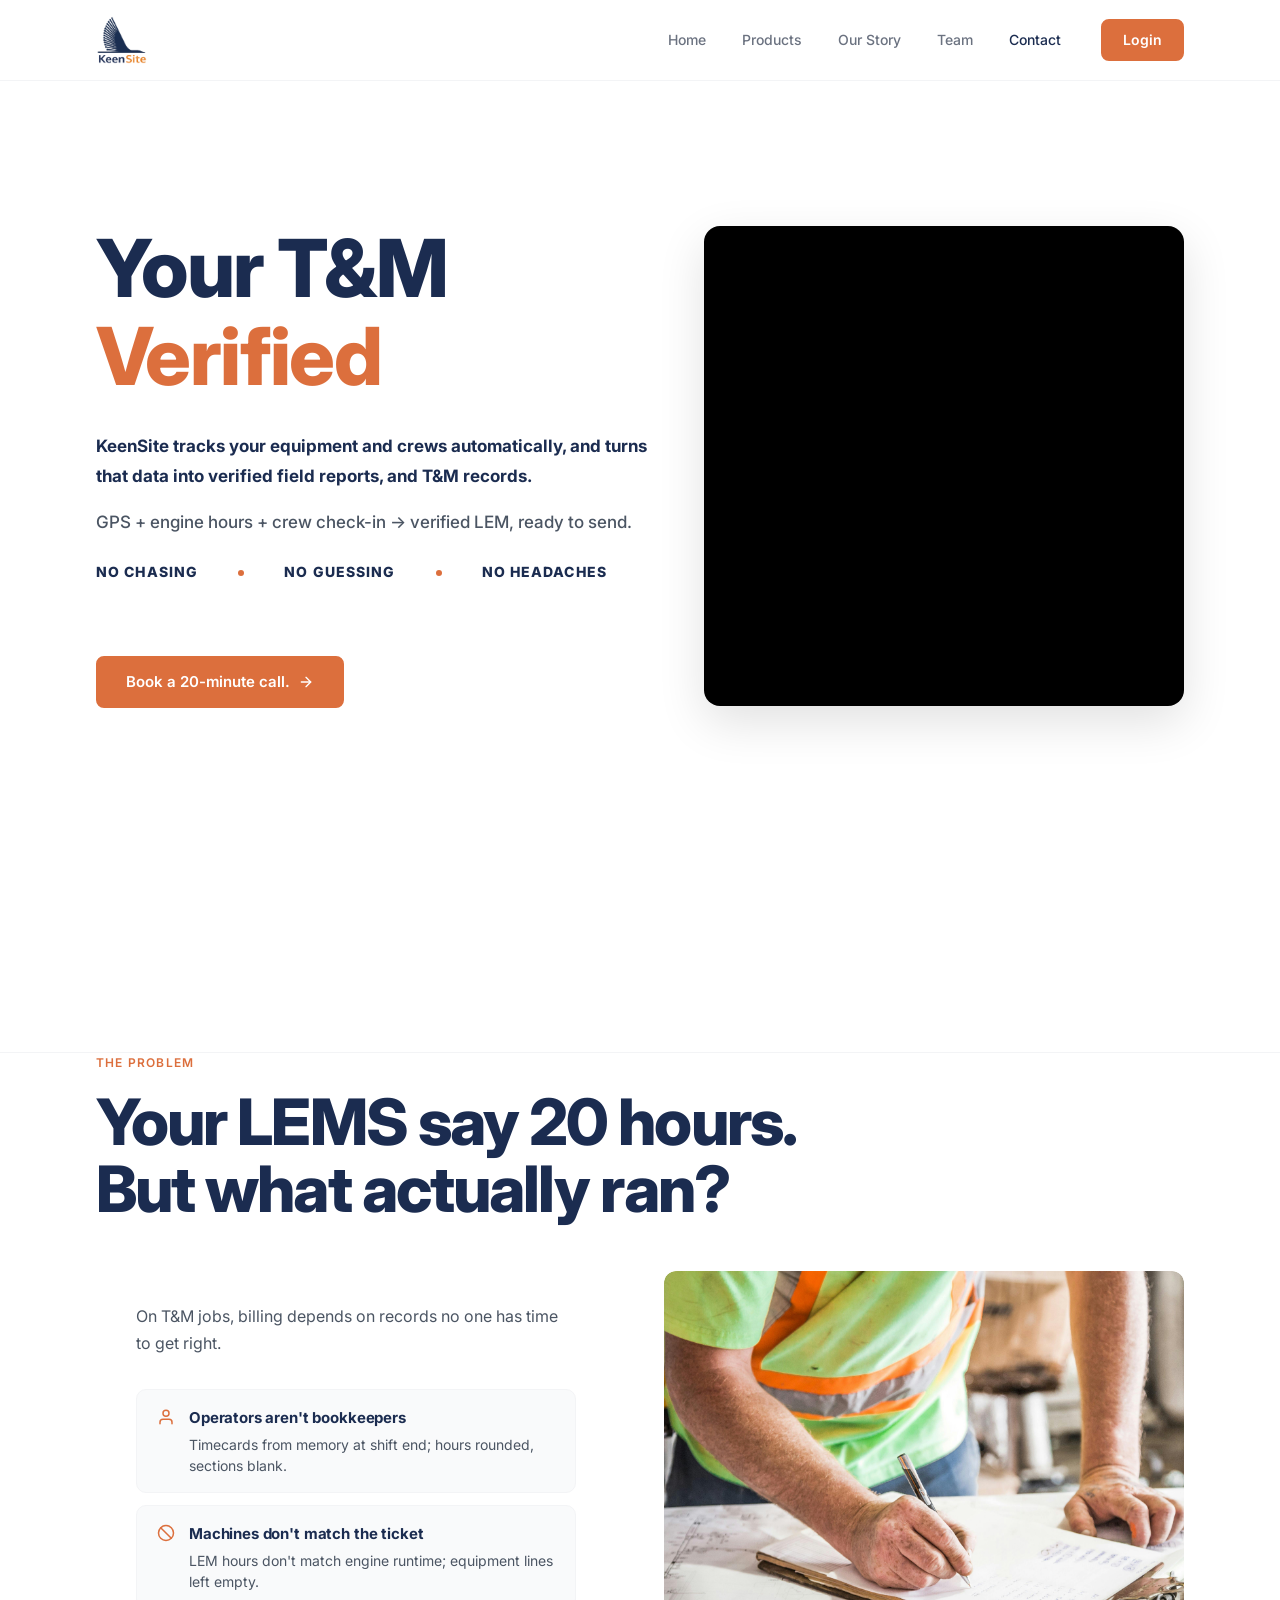
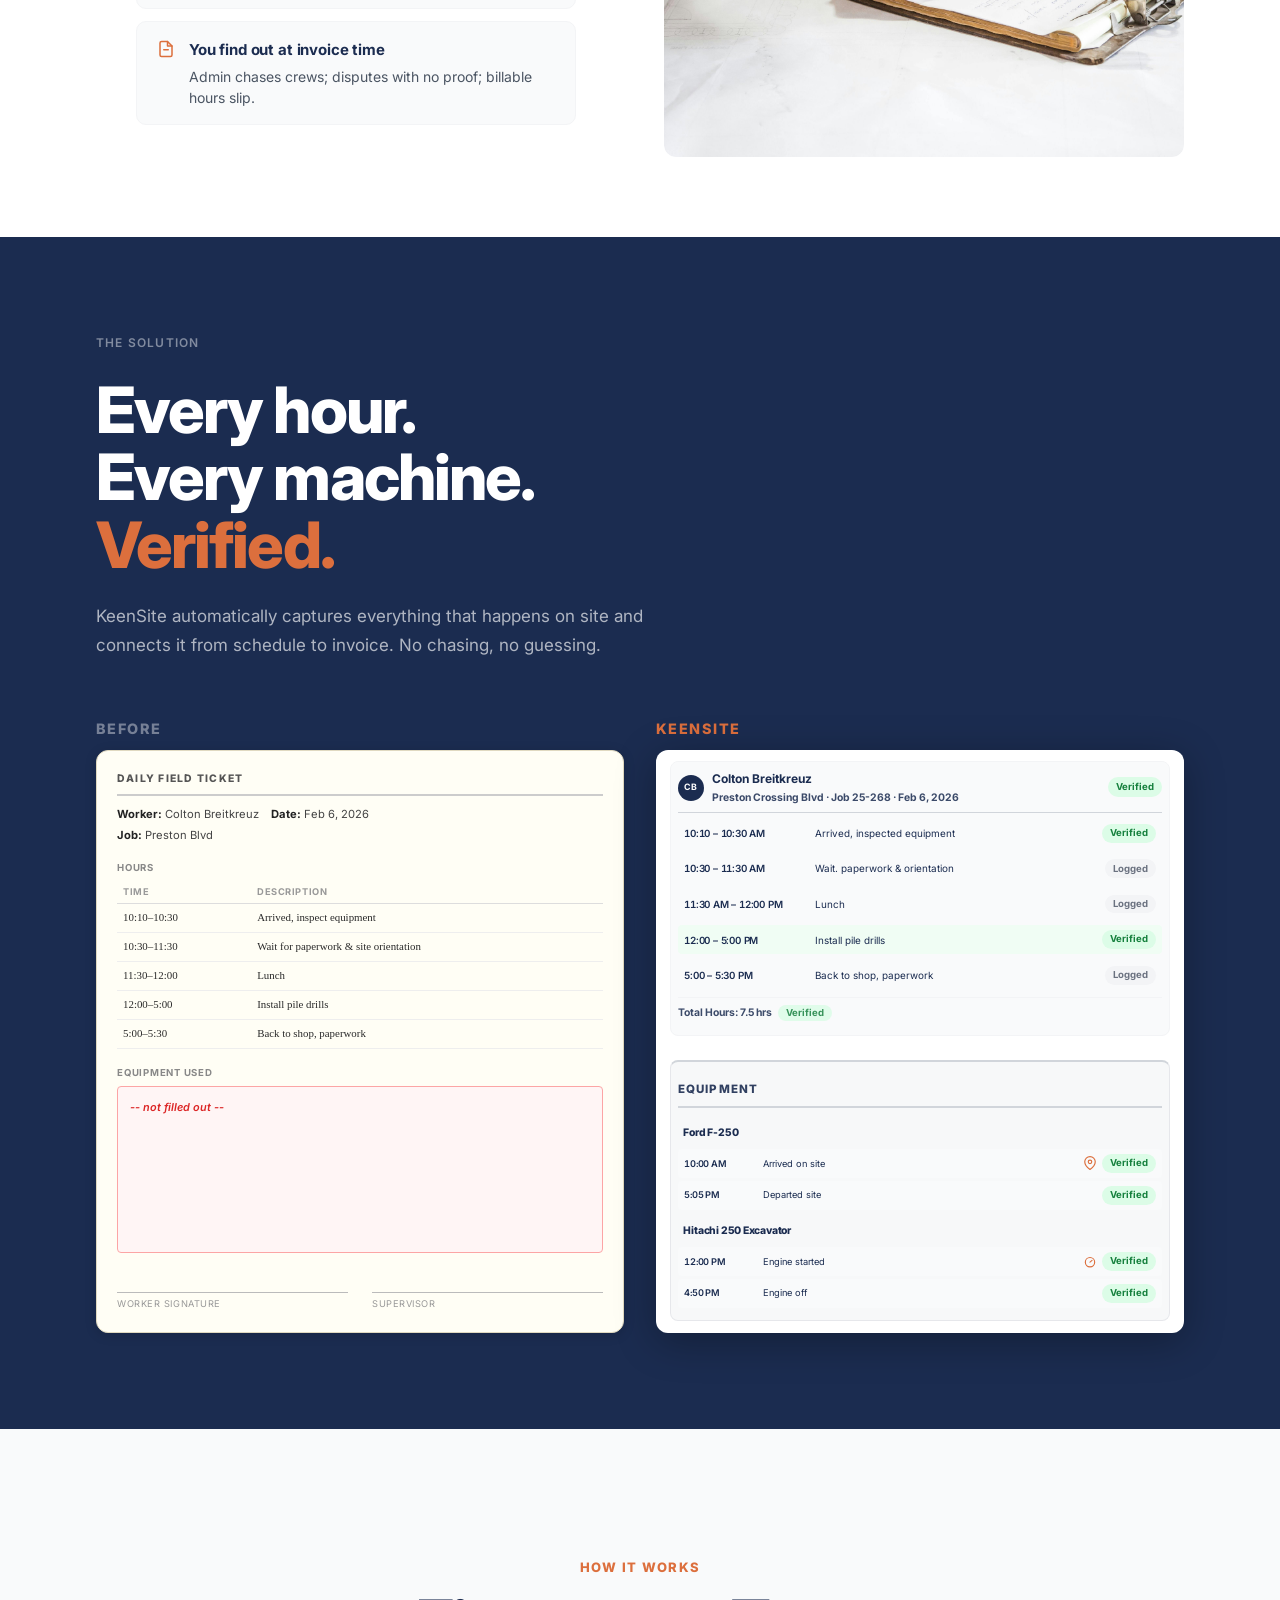
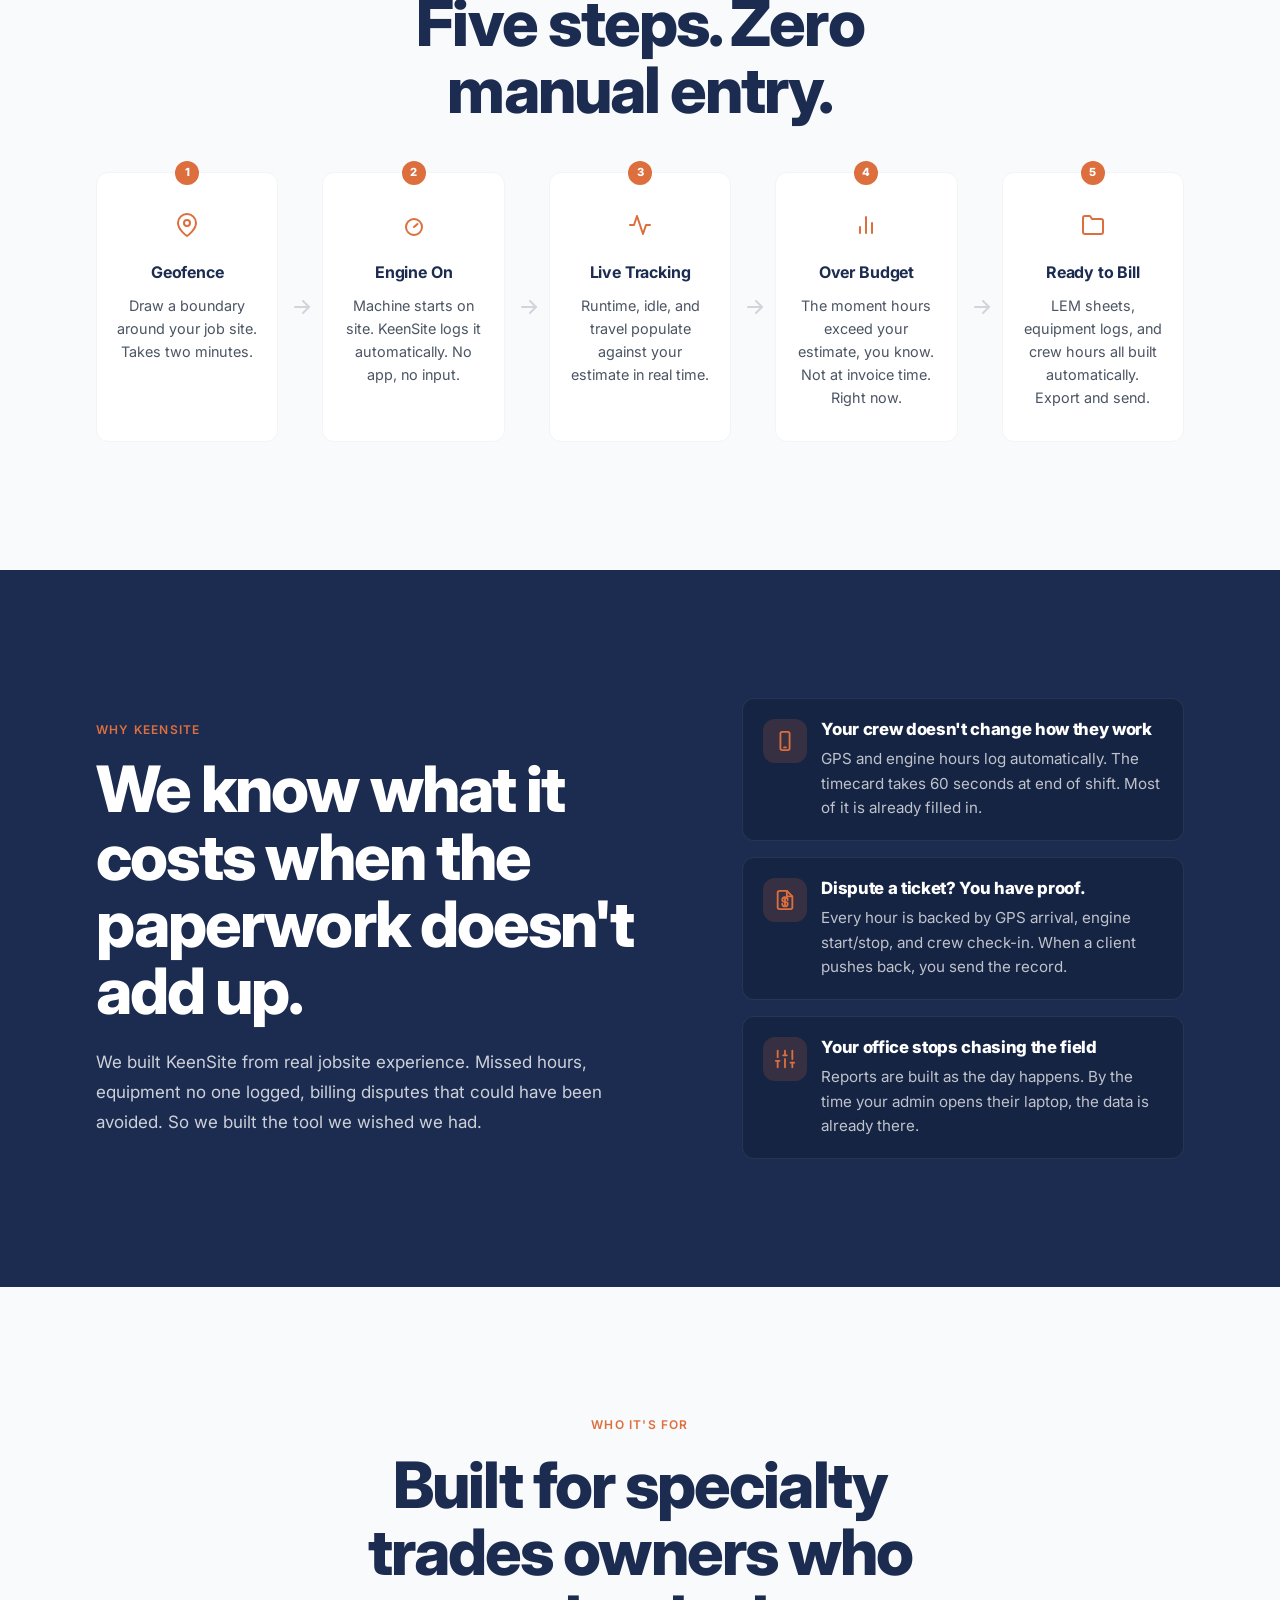
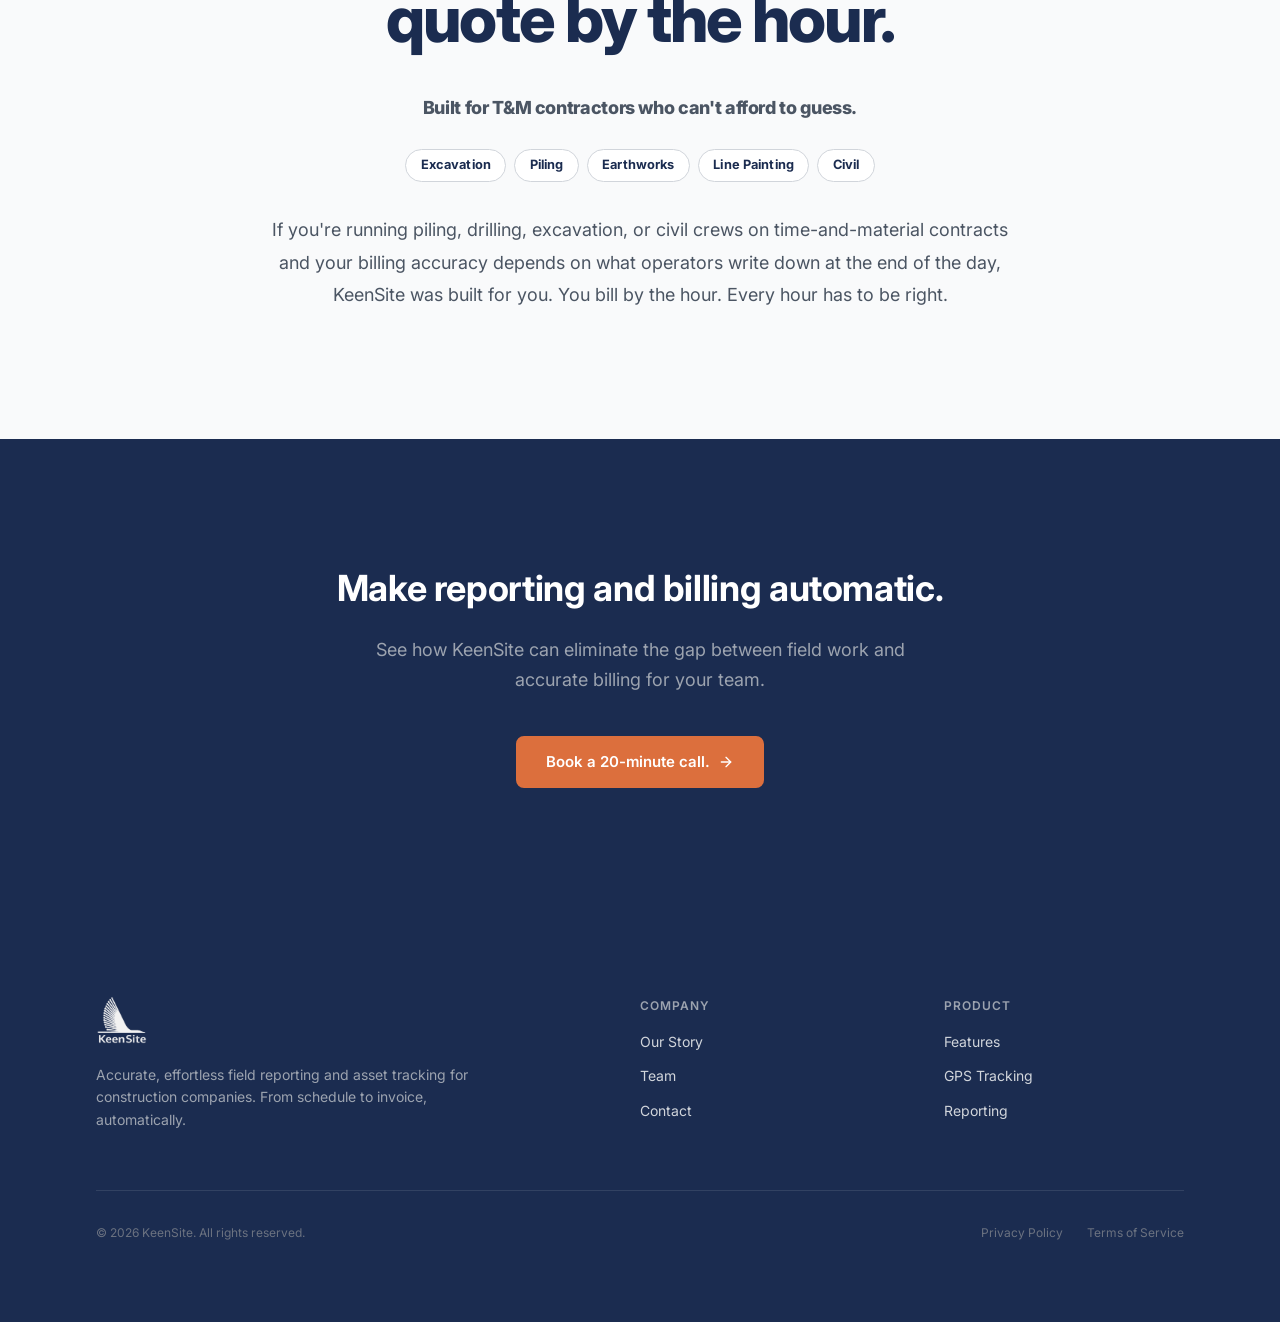
==== index.html @ 4e35843c "changed video, soltion, how it works for conversion" ====
<!DOCTYPE html>
<html lang="en">

<head>
  <meta charset="UTF-8">
  <meta name="viewport" content="width=device-width, initial-scale=1.0">
  <title>KeenSite | T&M Verified. GPS Tracking & Field Reports for Construction.</title>
  <meta name="description" content="KeenSite automatically tracks equipment hours, crew activity, and jobsite data — and turns it into verified T&M records, LEM sheets, and field reports. Built for excavation, piling, and civil contractors.">
  <meta name="robots" content="index, follow">
  <meta name="author" content="KeenSite">
  <link rel="canonical" href="https://www.keensite.ca/">
  <meta property="og:type" content="website">
  <meta property="og:url" content="https://www.keensite.ca/">
  <meta property="og:title" content="KeenSite | T&M Verified. GPS Tracking & Field Reports for Construction.">
  <meta property="og:description" content="KeenSite automatically tracks equipment hours, crew activity, and jobsite data — and turns it into verified T&M records, LEM sheets, and field reports.">
  <meta property="og:image" content="https://www.keensite.ca/images/logo.png">
  <meta property="og:site_name" content="KeenSite">
  <meta name="twitter:card" content="summary_large_image">
  <meta name="twitter:title" content="KeenSite | T&M Verified. GPS Tracking & Field Reports for Construction.">
  <meta name="twitter:description" content="KeenSite automatically tracks equipment hours, crew activity, and jobsite data — and turns it into verified T&M records, LEM sheets, and field reports.">
  <meta name="twitter:image" content="https://www.keensite.ca/images/logo.png">
  <link rel="icon" href="/images/logo.png">
  <link rel="stylesheet" href="/styles.css">
  <script type="text/javascript">
    (function (c, l, a, r, i, t, y) {
      c[a] = c[a] || function () { (c[a].q = c[a].q || []).push(arguments) };
      t = l.createElement(r); t.async = 1; t.src = "https://www.clarity.ms/tag/" + i;
      y = l.getElementsByTagName(r)[0]; y.parentNode.insertBefore(t, y);
    })(window, document, "clarity", "script", "vt9s95fxyd");
  </script>
</head>
<!-- Google tag (gtag.js) -->
<script async src="https://www.googletagmanager.com/gtag/js?id=G-HYCKMFRM9N"></script>
<script>
  window.dataLayer = window.dataLayer || [];
  function gtag() { dataLayer.push(arguments); }
  gtag('js', new Date());

  gtag('config', 'G-HYCKMFRM9N');
</script>

<body>
  <script>document.documentElement.classList.add('js');</script>

  <!-- NAVBAR -->
  <nav class="navbar">
    <div class="container navbar-inner">
      <a href="/" class="navbar-logo">
        <img src="/images/logo.png" alt="Taulab">
      </a>

      <div class="navbar-right">

        <div class="navbar-links">
          <a href="/">Home</a>
          <a href="/products/">Products</a>
          <a href="/story/">Our Story</a>
          <a href="/team/">Team</a>
          <a href="/contact/" class="active">Contact</a>
        </div>

        <div id="mobileMenu" class="mobile-menu">
          <a href="/">Home</a>
          <a href="/products/">Products</a>
          <a href="/story/">Our Story</a>
          <a href="/team/">Team</a>
          <a href="/contact/" class="active">Contact</a>
        </div>

        <div class="navbar-actions">
          <button class="mobile-toggle" aria-label="Toggle menu"
            onclick="document.getElementById('mobileMenu').classList.toggle('open')">
            <svg xmlns="http://www.w3.org/2000/svg" viewBox="0 0 24 24" width="24" height="24" fill="none"
              stroke="currentColor" stroke-width="2" stroke-linecap="round" stroke-linejoin="round">
              <line x1="3" y1="6" x2="21" y2="6" />
              <line x1="3" y1="12" x2="21" y2="12" />
              <line x1="3" y1="18" x2="21" y2="18" />
            </svg>
          </button>
          <div class="dashboard-button">
            <a href="https://dashboard.keensite.ca/signin/" class="nav-btn nav-btn-orange">Login</a>
          </div>
        </div>
      </div>
    </div>
  </nav>

  <!-- HERO -->
  <section class="hero hero-split">
    <div class="container hero-split-inner">
      <div class="hero-text">
        <h1 class="hero-split-headline">Your T&amp;M<br><span class="hero-verified">Verified</span></h1>
        <p><strong>KeenSite tracks your equipment and crews automatically, and turns that data into verified field reports, and T&amp;M records.</strong></p>
        <p>GPS + engine hours + crew check-in → verified LEM, ready to send.</p>
        <div class="hero-tagline">
          <span>No Chasing</span>
          <span class="dot"></span>
          <span>No Guessing</span>
          <span class="dot"></span>
          <span>No Headaches</span>
        </div>
        <a href="/contact/" class="btn btn-orange">
          Book a 20-minute call.
          <svg xmlns="http://www.w3.org/2000/svg" viewBox="0 0 24 24" width="16" height="16" fill="none"
            stroke="currentColor" stroke-width="2" stroke-linecap="round" stroke-linejoin="round">
            <line x1="5" y1="12" x2="19" y2="12" />
            <polyline points="12 5 19 12 12 19" />
          </svg>
        </a>
      </div>
      <div class="hero-video-wrap">
        <video class="hero-video-right" autoplay muted loop playsinline>
          <source src="images/keen_hero_3.mp4" type="video/mp4">
        </video>
      </div>
    </div>
  </section>

  <style>
    .hero-split {
      background: #ffffff;
      min-height: 100vh;
      display: flex;
      align-items: center;
      padding: 7rem 0 5rem;
    }
    .hero-split-inner {
      display: grid;
      grid-template-columns: 1fr 480px;  /* fixed width for video side */
      gap: 3rem;
      align-items: center;
    }
    .hero-text {
      color: var(--indigo);
    }
    .hero-split-headline {
      font-size: clamp(3rem, 6vw, 5rem);
      font-weight: 800;
      color: var(--indigo) !important;
      letter-spacing: -0.03em;
      line-height: 1.05;
      margin: 0 0 1.5rem;
      text-shadow: none !important;
    }
    .hero-verified {
      color: var(--orange);
      display: block;
    }
    .hero-text p {
      color: var(--gray-600);
      font-size: 1.0625rem;
      line-height: 1.75;
      margin: 0 0 0.75rem;
      text-shadow: none;
    }
    .hero-text p strong {
      color: var(--indigo);
    }
    .hero-text .hero-tagline {
      margin: 1.5rem 0 2rem;
      color: var(--indigo);
      justify-content: flex-start;
      font-weight: 800;
      flex-wrap: nowrap;
      font-size: 0.875rem;
      letter-spacing: 0.08em;
    }
    .hero-video-wrap {
      border-radius: 1rem;
      overflow: hidden;
      box-shadow: 0 16px 48px rgba(0, 0, 0, 0.12);
      width: 100%;
      max-width: 480px;
      aspect-ratio: 1 / 1;
      background: #000;
    }
    .hero-video-right {
      width: 100%;
      height: 100%;
      display: block;
      object-fit: cover;
    }
    @media (max-width: 900px) {
      .hero-split-inner {
        grid-template-columns: 1fr;
        gap: 2.5rem;
      }
      .hero-split {
        padding: 6rem 0 4rem;
        min-height: auto;
      }
    }
  </style>

  <!-- PROBLEM -->
  <!-- Opening statement -->
  <section class="section section-white" style="padding-bottom:1.5rem; border-bottom: 1px solid var(--gray-100);"></section>
    <div class="container">
      <p class="section-label">The Problem</p>
      <p class="prob-closer-text">Your LEMS say 20 hours.<br>But what actually ran?</p>
    </div>
  </section>

  <section class="section section-white" style="padding-top:3rem; padding-bottom:5rem;">
    <div class="container">
      <div class="prob-grid">

        <!-- Block 1: text + cards -->
        <div class="prob-block">
          <p class="prob-sub">On T&amp;M jobs, billing depends on records no one has time to get right.</p>
          <div class="prob-cards">
            <div class="prob-card">
              <div class="prob-card-icon">
                <svg xmlns="http://www.w3.org/2000/svg" width="18" height="18" fill="none" stroke="currentColor" stroke-width="2" stroke-linecap="round" stroke-linejoin="round" viewBox="0 0 24 24"><path d="M20 21v-2a4 4 0 0 0-4-4H8a4 4 0 0 0-4 4v2"/><circle cx="12" cy="7" r="4"/></svg>
              </div>
              <div>
                <p class="prob-card-title">Operators aren't bookkeepers</p>
                <p class="prob-card-body">Timecards from memory at shift end; hours rounded, sections blank.</p>
              </div>
            </div>
            <div class="prob-card">
              <div class="prob-card-icon">
                <svg xmlns="http://www.w3.org/2000/svg" width="18" height="18" fill="none" stroke="currentColor" stroke-width="2" stroke-linecap="round" stroke-linejoin="round" viewBox="0 0 24 24"><circle cx="12" cy="12" r="10"/><line x1="4.93" y1="4.93" x2="19.07" y2="19.07"/></svg>
              </div>
              <div>
                <p class="prob-card-title">Machines don't match the ticket</p>
                <p class="prob-card-body">LEM hours don't match engine runtime; equipment lines left empty.</p>
              </div>
            </div>
            <div class="prob-card">
              <div class="prob-card-icon">
                <svg xmlns="http://www.w3.org/2000/svg" width="18" height="18" fill="none" stroke="currentColor" stroke-width="2" stroke-linecap="round" stroke-linejoin="round" viewBox="0 0 24 24"><path d="M14 2H6a2 2 0 0 0-2 2v16a2 2 0 0 0 2 2h12a2 2 0 0 0 2-2V8z"/><polyline points="14 2 14 8 20 8"/><line x1="9" y1="13" x2="15" y2="13"/></svg>
              </div>
              <div>
                <p class="prob-card-title">You find out at invoice time</p>
                <p class="prob-card-body">Admin chases crews; disputes with no proof; billable hours slip.</p>
              </div>
            </div>
          </div>
        </div>

        <!-- Block 2: image -->
        <div class="prob-block prob-block-image">
          <img src="/images/reports.jpg" alt="Field reports" class="prob-image">
        </div>

      </div>
    </div>
  </section>

  <style>
    .prob-grid {
      display: grid;
      grid-template-columns: repeat(2, minmax(0, 1fr));
      gap: 3rem;
      align-items: start;
    }
    .prob-block {
      padding: 2rem 2.5rem;
      display: flex;
      flex-direction: column;
    }
    .prob-sub {
      font-size: 1rem;
      color: var(--gray-600);
      line-height: 1.7;
      margin: 0 0 2rem;
    }
    .prob-cards {
      display: flex;
      flex-direction: column;
      gap: 0.75rem;
    }
    .prob-card {
      display: flex;
      align-items: flex-start;
      gap: 0.875rem;
      background: var(--gray-50);
      border: 1px solid var(--gray-100);
      border-radius: 0.625rem;
      padding: 1rem 1.25rem;
    }
    .prob-card-icon {
      color: var(--orange);
      flex-shrink: 0;
      margin-top: 0.1rem;
    }
    .prob-card-title {
      font-size: 0.9375rem;
      font-weight: 700;
      color: var(--indigo);
      margin: 0 0 0.25rem;
      letter-spacing: -0.01em;
    }
    .prob-card-body {
      font-size: 0.875rem;
      color: var(--gray-600);
      line-height: 1.5;
      margin: 0;
    }
    .prob-closer-text {
      font-size: var(--headline-display-size);
      font-weight: 800;
      color: var(--indigo);
      letter-spacing: -0.03em;
      line-height: 1.05;
      margin: 0;
    }
    .prob-block-image {
      padding: 0;
      overflow: hidden;
      border-radius: 0.75rem;
      align-self: stretch;
    }
    .prob-image {
      width: 100%;
      height: 100%;
      object-fit: cover;
      display: block;
      border-radius: 0.75rem;
    }
    @media (max-width: 900px) {
      .prob-grid { grid-template-columns: 1fr; }
      .prob-block { padding: 1.5rem 0; }
    }
  </style>

  <!-- SOLUTION -->
  <section class="sol2">
    <div class="container">
      <div class="sol2-headline">
        <p class="section-label" style="color:rgba(255,255,255,0.45);margin-bottom:1.5rem;">The Solution</p>
        <h2 class="sol2-h">Every hour.<br>Every machine.<br><span style="color:var(--orange);font-style:normal;">Verified.</span></h2>
        <p class="sol2-sub">KeenSite automatically captures everything that happens on site and connects it from schedule to invoice. No chasing, no guessing.</p>
      </div>
      <div class="sol2-compare">
        <!-- LEFT: paper ticket -->
        <div class="sol2-col">
          <div class="sol2-label sol2-label-before">Before</div>
          <div class="sol2-card paper-card">
            <div class="pt-co">DAILY FIELD TICKET</div>
            <div class="pt-meta"><span class="pt-key">Worker:</span> Colton Breitkreuz &nbsp;&nbsp; <span class="pt-key">Date:</span> Feb 6, 2026</div>
            <div class="pt-meta"><span class="pt-key">Job:</span> Preston Blvd</div>
            <div class="pt-sec">Hours</div>
            <table class="pt-table">
              <thead><tr><th>Time</th><th>Description</th></tr></thead>
              <tbody>
                <tr><td class="pt-hw">10:10–10:30</td><td class="pt-hw">Arrived, inspect equipment</td></tr>
                <tr><td class="pt-hw">10:30–11:30</td><td class="pt-hw">Wait for paperwork &amp; site orientation</td></tr>
                <tr><td class="pt-hw">11:30–12:00</td><td class="pt-hw">Lunch</td></tr>
                <tr><td class="pt-hw">12:00–5:00</td><td class="pt-hw">Install pile drills</td></tr>
                <tr><td class="pt-hw">5:00–5:30</td><td class="pt-hw">Back to shop, paperwork</td></tr>
              </tbody>
            </table>
            <div class="pt-sec" style="margin-top:1rem;">Equipment Used</div>
            <div class="pt-blank"><span class="pt-blank-hint">-- not filled out --</span></div>
            <div class="pt-sigs">
              <div class="pt-sig"><div class="pt-sig-line"></div><span>Worker Signature</span></div>
              <div class="pt-sig"><div class="pt-sig-line"></div><span>Supervisor</span></div>
            </div>
          </div>
        </div>
        <!-- RIGHT: KeenSite card -->
        <div class="sol2-col">
          <div class="sol2-label sol2-label-ks">KeenSite</div>
          <div class="sol2-card ks-card2">
            <div class="ks2-body">
              <div class="ks2-time-block">
                <!-- Timecard row -->
                <div class="ks2-row-head">
                  <div class="ks2-av">CB</div>
                  <div class="ks2-who">
                    <span class="ks2-name">Colton Breitkreuz</span>
                    <span class="ks2-sub">Preston Crossing Blvd · Job 25-268 · Feb 6, 2026</span>
                  </div>
                  <span class="kpill green">Verified</span>
                </div>
                <div class="ks2-divider ks2-divider-strong" aria-hidden="true"></div>
                <div class="ks2-entries ks2-entries-time">
                  <div class="ks2-entry"><span class="ks2-t">10:10 – 10:30 AM</span><span class="ks2-d">Arrived, inspected equipment</span><span class="kpill green">Verified</span></div>
                  <div class="ks2-entry"><span class="ks2-t">10:30 – 11:30 AM</span><span class="ks2-d">Wait. paperwork &amp; orientation</span><span class="kpill grey">Logged</span></div>
                  <div class="ks2-entry"><span class="ks2-t">11:30 AM – 12:00 PM</span><span class="ks2-d">Lunch</span><span class="kpill grey">Logged</span></div>
                  <div class="ks2-entry hi"><span class="ks2-t">12:00 – 5:00 PM</span><span class="ks2-d">Install pile drills</span><span class="kpill green">Verified</span></div>
                  <div class="ks2-entry"><span class="ks2-t">5:00 – 5:30 PM</span><span class="ks2-d">Back to shop, paperwork</span><span class="kpill grey">Logged</span></div>
                </div>
                <div class="ks2-ts ks2-ts-before-eq">
                  <span class="ks2-sub">Total Hours: 7.5 hrs <span class="kpill green" style="margin-left:4px;">Verified</span></span>
                </div>
              </div>

              <div class="ks2-eq-block">
                <div class="ks2-eq-label">Equipment</div>
                <div class="ks2-divider ks2-divider-strong ks2-divider-under-eq-label" aria-hidden="true"></div>

                <!-- Vehicle row -->
                <div class="ks2-entries eq-entries">
                  <div class="ks2-entry-eq-head"><span class="ks2-eq-name">Ford F-250</span></div>
                  <div class="ks2-entry">
                    <span class="ks2-t">10:00 AM</span><span class="ks2-d">Arrived on site</span>
                    <span class="ks2-verify-hw"><svg class="ks2-hw-svg" xmlns="http://www.w3.org/2000/svg" viewBox="0 0 24 24" width="14" height="14" fill="none" stroke="currentColor" stroke-width="2" stroke-linecap="round" stroke-linejoin="round" aria-hidden="true"><path d="M21 10c0 7-9 13-9 13s-9-6-9-13a9 9 0 0 1 18 0z" /><circle cx="12" cy="10" r="3" /></svg><span class="kpill green">Verified</span></span>
                  </div>
                  <div class="ks2-entry"><span class="ks2-t">5:05 PM</span><span class="ks2-d">Departed site</span><span class="kpill green">Verified</span></div>
                </div>
                <!-- Excavator row -->
                <div class="ks2-entries eq-entries eq-entries-follow">
                  <div class="ks2-entry-eq-head"><span class="ks2-eq-name">Hitachi 250 Excavator</span></div>
                  <div class="ks2-entry">
                    <span class="ks2-t">12:00 PM</span><span class="ks2-d">Engine started</span>
                    <span class="ks2-verify-hw"><svg class="ks2-hw-svg" xmlns="http://www.w3.org/2000/svg" viewBox="0 0 24 24" width="14" height="14" fill="none" stroke="currentColor" stroke-width="2" stroke-linecap="round" stroke-linejoin="round" aria-hidden="true"><circle cx="12" cy="14" r="8" /><path d="M12 14l3.5-3" /></svg><span class="kpill green">Verified</span></span>
                  </div>
                  <div class="ks2-entry"><span class="ks2-t">4:50 PM</span><span class="ks2-d">Engine off</span><span class="kpill green">Verified</span></div>
                </div>
              </div>
            </div>
          </div>
        </div>
      </div>
    </div>
  </section>

  <style>
    .sol2 { background: var(--indigo); padding: 6rem 0; }
    .sol2-headline { margin-bottom: 3.5rem; }
    .sol2-h { font-size: var(--headline-display-size); font-weight: 800; color: #fff; letter-spacing: -0.03em; line-height: 1.05; margin: 0 0 1.5rem; }
    .sol2-sub { font-size: 1.0625rem; color: rgba(255,255,255,0.65); line-height: 1.75; max-width: 36rem; margin: 0; }
    .sol2-compare { display: grid; grid-template-columns: 1fr 1fr; gap: 2rem; align-items: stretch; }
    .sol2-col { display: flex; flex-direction: column; gap: 0.625rem; min-height: 0; align-self: stretch; }
    .sol2-label { font-size: 0.9rem; font-weight: 800; text-transform: uppercase; letter-spacing: 0.1em; }
    .sol2-label-before { color: rgba(255,255,255,0.4); }
    .sol2-label-ks { color: var(--orange); }
    .sol2-card { border-radius: 0.75rem; overflow: hidden; flex: 1 1 auto; min-height: 0; display: flex; flex-direction: column; }
    /* Paper card */
    .paper-card { background: #fffef5; border: 1px solid #e0d9c0; padding: 1.25rem; box-shadow: 0 2px 12px rgba(0,0,0,0.15); display: flex; flex-direction: column; min-height: 0; overflow: hidden; flex: 1 1 auto; }
    .ks-card2 { background: #fff; box-shadow: 0 8px 40px rgba(0,0,0,0.3); display: flex; flex-direction: column; flex: 1 1 auto; min-height: 0; }
    .ks2-body { padding: 0.65rem 0.85rem 0.75rem; overflow: visible; flex: 1 1 auto; min-height: 0; display: flex; flex-direction: column; justify-content: flex-start; }
    .ks2-name { font-size: 0.75rem; font-weight: 700; color: var(--indigo); }
    .ks2-sub { font-size: 0.65rem; font-weight: 700; color: var(--indigo); opacity: 0.85; margin-top: 0.1rem; }
    .ks2-t { color: var(--indigo); white-space: nowrap; flex-shrink: 0; font-weight: 600; min-width: 7.75rem; letter-spacing: -0.02em; font-variant-numeric: tabular-nums; }
    .ks2-d { color: var(--indigo); flex: 1; line-height: 1.45; min-width: 0; }
    /* Equipment de-emphasis */
    .eq-section { opacity: 0.75; }
    .eq-name { font-size: 0.67rem !important; }
    .eq-sub { font-size: 0.58rem !important; }
    .eq-entries .ks2-entry { background: var(--gray-50); font-size: 0.58rem; }
    .eq-entries .ks2-t { font-size: 0.58rem; min-width: 4.5rem; }
    .eq-entries .ks2-d { font-size: 0.58rem; }
    /* Equipment warning on paper ticket */
    .pt-blank { border: 1px solid #fca5a5; border-radius: 0.25rem; padding: 0.75rem; flex: 1; min-height: 5rem; display: flex; align-items: flex-start; background: #fff5f5; }
    .pt-blank-hint { font-size: 0.68rem; font-weight: 600; color: #dc2626; font-style: italic; }
    .pt-sigs { display: flex; gap: 1.5rem; margin-top: auto; padding-top: 1.25rem; }
    .pt-sig { flex: 1; display: flex; flex-direction: column; gap: 0.25rem; }
    .pt-sig span { font-size: 0.58rem; color: #999; text-transform: uppercase; letter-spacing: 0.06em; }
    .pt-sig-line { border-bottom: 1px solid #bbb; height: 1.25rem; }
    .pt-co { font-size: 0.65rem; font-weight: 800; letter-spacing: 0.12em; text-transform: uppercase; color: #555; border-bottom: 2px solid #ccc; padding-bottom: 0.4rem; margin-bottom: 0.625rem; }
    .pt-meta { font-size: 0.7rem; color: #444; margin-bottom: 0.2rem; }
    .pt-key { font-weight: 700; color: #222; }
    .pt-sec { font-size: 0.6rem; font-weight: 700; text-transform: uppercase; letter-spacing: 0.08em; color: #888; margin: 0.75rem 0 0.375rem; }
    .pt-table { width: 100%; border-collapse: collapse; }
    .pt-table th { font-size: 0.58rem; font-weight: 700; text-transform: uppercase; letter-spacing: 0.06em; color: #999; text-align: left; padding: 0.2rem 0.375rem; border-bottom: 1px solid #ddd; }
    .pt-table td { padding: 0.4rem 0.375rem; border-bottom: 1px solid #eee; vertical-align: top; }
    .pt-hw { font-family: 'Georgia', serif; font-size: 0.68rem; color: #2a2a2a; line-height: 1.4; }
    .ks2-row-head { display: flex; align-items: center; gap: 0.5rem; margin-bottom: 0; }
    .ks2-av { width: 26px; height: 26px; border-radius: 50%; background: var(--indigo); color: #fff; font-size: 0.55rem; font-weight: 700; display: flex; align-items: center; justify-content: center; flex-shrink: 0; }
    .ks2-av.eq { background: var(--orange); }
    .ks2-who { display: flex; flex-direction: column; flex: 1; }
    .ks2-time-block { background: var(--gray-50); border-radius: 0.5rem; padding: 0.45rem 0.45rem 0.5rem; margin-bottom: 0.35rem; border: 1px solid var(--gray-100); }
    .ks2-entries { display: flex; flex-direction: column; gap: 0.12rem; margin-bottom: 0.35rem; }
    .ks2-entries-time { gap: 0.42rem; margin-bottom: 0.45rem; }
    .ks2-entry { display: flex; align-items: center; gap: 0.4rem; padding: 0.32rem 0.4rem; border-radius: 0.25rem; font-size: 0.62rem; line-height: 1.45; }
    .ks2-entry.hi { background: #f0fdf4; }
    .ks2-ts { display: flex; flex-direction: column; gap: 0.2rem; padding: 0.28rem 0 0.2rem; border-top: 1px solid var(--gray-100); margin-bottom: 0.15rem; }
    .ks2-ts-before-eq { margin-bottom: 0; padding-bottom: 0.35rem; padding-top: 0.35rem; }
    .ks2-tschip { display: flex; align-items: center; font-size: 0.62rem; color: var(--gray-500); font-weight: 600; }
    .ks2-divider { border: none; border-top: 1px solid var(--gray-200, #e5e7eb); margin: 0.35rem 0; min-height: 1px; }
    /* border-top on empty rows is more reliable than border-bottom on flex rows; stronger color for hierarchy */
    .ks2-divider-strong { border-top-color: var(--gray-300, #d1d5db); margin-top: 0.35rem; margin-bottom: 0.35rem; }
    .ks2-eq-block {
      margin-top: 1.15rem;
      padding: 1.1rem 0.45rem 0.4rem;
      border: 1px solid rgba(27, 44, 80, 0.08);
      border-top: 2px solid var(--gray-300, #d1d5db);
      background: rgba(27, 44, 80, 0.03);
      border-radius: 0.5rem;
    }
    .ks2-eq-label { font-size: 0.72rem; font-weight: 800; text-transform: uppercase; letter-spacing: 0.1em; color: var(--indigo); opacity: 0.9; margin: 0 0 0.5rem; }
    .ks2-divider-under-eq-label { margin-top: 0; margin-bottom: 0.55rem; border-top-width: 2px; border-top-color: var(--gray-300, #d1d5db); }
    .ks2-entry-eq-head { padding: 0.05rem 0.35rem 0.1rem; }
    .ks2-entries.eq-entries { gap: 0.18rem; margin-bottom: 0.35rem; }
    .ks2-verify-hw { display: inline-flex; align-items: center; gap: 0.3rem; flex-shrink: 0; margin-left: auto; }
    .ks2-hw-svg { color: var(--orange); flex-shrink: 0; }
    .ks2-entries.eq-entries-follow { margin-top: 0.28rem; }
    .eq-entries .ks2-entry-eq-head + .ks2-entry { margin-top: 0.05rem; }
    .ks2-eq-name { font-size: 0.65rem; font-weight: 800; color: var(--indigo); letter-spacing: -0.02em; }
    .ks2-stat { font-size: 0.65rem; font-weight: 700; color: var(--indigo); padding-bottom: 0.25rem; }
    .kpill { font-size: 0.6rem; font-weight: 700; padding: 0.15rem 0.5rem; border-radius: 2rem; flex-shrink: 0; white-space: nowrap; }
    .kpill.green { background: #dcfce7; color: #15803d; }
    .kpill.grey { background: var(--gray-100); color: var(--gray-500); }
    @keyframes popIn {
      0%   { opacity: 0; transform: scale(0.7); }
      70%  { transform: scale(1.1); }
      100% { opacity: 1; transform: scale(1); }
    }
    @media (prefers-reduced-motion: no-preference) {
      html.js .ks-card2 .kpill.green.anim-badge { opacity: 0; }
      html.js .ks-card2 .kpill.green.anim-badge.visible { animation: popIn 0.35s ease forwards; }
    }
    @media (max-width: 768px) { .sol2-compare { grid-template-columns: 1fr; } }
  </style>

  <!-- HOW IT WORKS -->
  <section class="section section-gray hiw2-section" aria-labelledby="hiw2-heading">
    <div class="container">
      <div class="hiw2-header">
        <p class="hiw2-label">How it works</p>
        <h2 id="hiw2-heading">Five steps. Zero manual entry.</h2>
      </div>

      <div class="hiw2-steps">

        <div class="hiw2-step">
          <div class="hiw2-step-num">1</div>
          <div class="hiw2-step-icon">
            <svg xmlns="http://www.w3.org/2000/svg" width="24" height="24" fill="none" stroke="currentColor" stroke-width="2" stroke-linecap="round" stroke-linejoin="round" aria-hidden="true"><path d="M21 10c0 7-9 13-9 13s-9-6-9-13a9 9 0 0 1 18 0z"/><circle cx="12" cy="10" r="3"/></svg>
          </div>
          <h3 class="hiw2-step-title">Geofence</h3>
          <p class="hiw2-step-desc">Draw a boundary around your job site. Takes two minutes.</p>
        </div>

        <div class="hiw2-step-arrow" aria-hidden="true">
          <svg xmlns="http://www.w3.org/2000/svg" width="20" height="20" fill="none" stroke="currentColor" stroke-width="2" stroke-linecap="round" stroke-linejoin="round"><line x1="5" y1="10" x2="19" y2="10"/><polyline points="13 4 19 10 13 16"/></svg>
        </div>

        <div class="hiw2-step">
          <div class="hiw2-step-num">2</div>
          <div class="hiw2-step-icon">
            <svg xmlns="http://www.w3.org/2000/svg" width="24" height="24" fill="none" stroke="currentColor" stroke-width="2" stroke-linecap="round" stroke-linejoin="round" aria-hidden="true"><circle cx="12" cy="14" r="8"/><path d="M12 14l3.5-3"/></svg>
          </div>
          <h3 class="hiw2-step-title">Engine On</h3>
          <p class="hiw2-step-desc">Machine starts on site. KeenSite logs it automatically. No app, no input.</p>
        </div>

        <div class="hiw2-step-arrow" aria-hidden="true">
          <svg xmlns="http://www.w3.org/2000/svg" width="20" height="20" fill="none" stroke="currentColor" stroke-width="2" stroke-linecap="round" stroke-linejoin="round"><line x1="5" y1="10" x2="19" y2="10"/><polyline points="13 4 19 10 13 16"/></svg>
        </div>

        <div class="hiw2-step">
          <div class="hiw2-step-num">3</div>
          <div class="hiw2-step-icon">
            <svg xmlns="http://www.w3.org/2000/svg" width="24" height="24" fill="none" stroke="currentColor" stroke-width="2" stroke-linecap="round" stroke-linejoin="round" aria-hidden="true"><polyline points="22 12 18 12 15 21 9 3 6 12 2 12"/></svg>
          </div>
          <h3 class="hiw2-step-title">Live Tracking</h3>
          <p class="hiw2-step-desc">Runtime, idle, and travel populate against your estimate in real time.</p>
        </div>

        <div class="hiw2-step-arrow" aria-hidden="true">
          <svg xmlns="http://www.w3.org/2000/svg" width="20" height="20" fill="none" stroke="currentColor" stroke-width="2" stroke-linecap="round" stroke-linejoin="round"><line x1="5" y1="10" x2="19" y2="10"/><polyline points="13 4 19 10 13 16"/></svg>
        </div>

        <div class="hiw2-step">
          <div class="hiw2-step-num">4</div>
          <div class="hiw2-step-icon">
            <svg xmlns="http://www.w3.org/2000/svg" width="24" height="24" fill="none" stroke="currentColor" stroke-width="2" stroke-linecap="round" stroke-linejoin="round" aria-hidden="true"><path d="M18 20V10"/><path d="M12 20V4"/><path d="M6 20v-6"/></svg>
          </div>
          <h3 class="hiw2-step-title">Over Budget</h3>
          <p class="hiw2-step-desc">The moment hours exceed your estimate, you know. Not at invoice time. Right now.</p>
        </div>

        <div class="hiw2-step-arrow" aria-hidden="true">
          <svg xmlns="http://www.w3.org/2000/svg" width="20" height="20" fill="none" stroke="currentColor" stroke-width="2" stroke-linecap="round" stroke-linejoin="round"><line x1="5" y1="10" x2="19" y2="10"/><polyline points="13 4 19 10 13 16"/></svg>
        </div>

        <div class="hiw2-step">
          <div class="hiw2-step-num">5</div>
          <div class="hiw2-step-icon">
            <svg xmlns="http://www.w3.org/2000/svg" width="24" height="24" fill="none" stroke="currentColor" stroke-width="2" stroke-linecap="round" stroke-linejoin="round" aria-hidden="true"><path d="M22 19a2 2 0 0 1-2 2H4a2 2 0 0 1-2-2V5a2 2 0 0 1 2-2h5l2 3h9a2 2 0 0 1 2 2z"/></svg>
          </div>
          <h3 class="hiw2-step-title">Ready to Bill</h3>
          <p class="hiw2-step-desc">LEM sheets, equipment logs, and crew hours all built automatically. Export and send.</p>
        </div>

      </div>
    </div>
  </section>

  <style>
    .hiw2-steps { display: flex; align-items: stretch; gap: 0.5rem; }
    .hiw2-step { flex: 1; display: flex; flex-direction: column; align-items: center; text-align: center; padding: 2rem 1.25rem; background: #fff; border-radius: 0.75rem; border: 1px solid var(--gray-100); position: relative; }
    .hiw2-step-num { position: absolute; top: -0.75rem; left: 50%; transform: translateX(-50%); width: 1.5rem; height: 1.5rem; background: var(--orange); color: #fff; font-size: 0.7rem; font-weight: 800; border-radius: 50%; display: flex; align-items: center; justify-content: center; }
    .hiw2-step-icon { color: var(--orange); margin-bottom: 1rem; margin-top: 0.5rem; flex-shrink: 0; }
    .hiw2-step-title { font-size: 1rem; font-weight: 700; color: var(--indigo); margin: 0 0 0.5rem; letter-spacing: -0.01em; flex-shrink: 0; }
    .hiw2-step-desc { font-size: 0.9rem; color: var(--gray-600); line-height: 1.6; margin: 0; flex-grow: 1; }
    .hiw2-step-arrow { flex-shrink: 0; color: var(--gray-300); display: flex; align-items: center; align-self: center; padding: 0 0.25rem; }
    @media (max-width: 900px) {
      .hiw2-steps { flex-direction: column; gap: 1rem; }
      .hiw2-step { width: 100%; }
      .hiw2-step-arrow { transform: rotate(90deg); margin: 0 auto; padding: 0; }
    }
  </style>
  <section class="section section-indigo why2-section">
    <div class="container">
      <div class="why2-grid">
        <div class="why2-left">
          <p class="section-label why2-label">WHY KEENSITE</p>
          <h2 class="why2-h">We know what it costs when the paperwork doesn't add up.</h2>
          <p class="why2-p">We built KeenSite from real jobsite experience. Missed hours, equipment no one logged,
            billing disputes that could have been avoided. So we built the tool we wished we had.</p>
        </div>

        <div class="why2-right">
          <div class="why2-card">
            <div class="why2-icon" aria-hidden="true">
              <svg xmlns="http://www.w3.org/2000/svg" viewBox="0 0 24 24" width="22" height="22" fill="none"
                stroke="currentColor" stroke-width="2" stroke-linecap="round" stroke-linejoin="round">
                <rect x="7" y="2" width="10" height="20" rx="2" ry="2" />
                <line x1="11" y1="19" x2="13" y2="19" />
              </svg>
            </div>
            <div class="why2-card-body">
              <div class="why2-card-title">Your crew doesn't change how they work</div>
              <div class="why2-card-desc">GPS and engine hours log automatically. The timecard takes 60 seconds at end of shift. Most of it is already filled in.</div>
            </div>
          </div>

          <div class="why2-card">
            <div class="why2-icon" aria-hidden="true">
              <svg xmlns="http://www.w3.org/2000/svg" viewBox="0 0 24 24" width="22" height="22" fill="none"
                stroke="currentColor" stroke-width="2" stroke-linecap="round" stroke-linejoin="round">
                <path d="M14 2H6a2 2 0 0 0-2 2v16a2 2 0 0 0 2 2h12a2 2 0 0 0 2-2V8z" />
                <polyline points="14 2 14 8 20 8" />
                <path d="M12 18v-8" />
                <path d="M15 12a3 3 0 0 0-6 0c0 1.66 1.34 2 3 2s3 .34 3 2a3 3 0 0 1-6 0" />
              </svg>
            </div>
            <div class="why2-card-body">
              <div class="why2-card-title">Dispute a ticket? You have proof.</div>
              <div class="why2-card-desc">Every hour is backed by GPS arrival, engine start/stop, and crew check-in. When a client pushes back, you send the record.</div>
            </div>
          </div>

          <div class="why2-card">
            <div class="why2-icon" aria-hidden="true">
              <svg xmlns="http://www.w3.org/2000/svg" viewBox="0 0 24 24" width="22" height="22" fill="none"
                stroke="currentColor" stroke-width="2" stroke-linecap="round" stroke-linejoin="round">
                <line x1="4" y1="21" x2="4" y2="14" />
                <line x1="4" y1="10" x2="4" y2="3" />
                <line x1="12" y1="21" x2="12" y2="12" />
                <line x1="12" y1="8" x2="12" y2="3" />
                <line x1="20" y1="21" x2="20" y2="16" />
                <line x1="20" y1="12" x2="20" y2="3" />
                <line x1="2" y1="14" x2="6" y2="14" />
                <line x1="10" y1="8" x2="14" y2="8" />
                <line x1="18" y1="16" x2="22" y2="16" />
              </svg>
            </div>
            <div class="why2-card-body">
              <div class="why2-card-title">Your office stops chasing the field</div>
              <div class="why2-card-desc">Reports are built as the day happens. By the time your admin opens their laptop, the data is already there.</div>
            </div>
          </div>
        </div>
      </div>
    </div>
  </section>

  <section class="section section-gray">
    <div class="container">
      <div class="section-center">
        <p class="section-label">Who It's For</p>
        <h2 class="headline-display">Built for specialty trades owners who quote by the hour.</h2>
      </div>
      <div class="wif-body">
        <p class="wif-statement">Built for T&amp;M contractors who can't afford to guess.</p>
        <div class="wif-pills">
          <span class="wif-pill">Excavation</span>
          <span class="wif-pill">Piling</span>
          <span class="wif-pill">Earthworks</span>
          <span class="wif-pill">Line Painting</span>
          <span class="wif-pill">Civil</span>
        </div>
        <p>If you're running piling, drilling, excavation, or civil crews on time-and-material contracts and your billing accuracy depends on what operators write down at the end of the day, KeenSite was built for you. You bill by the hour. Every hour has to be right.</p>
      </div>
    </div>
  </section>

  <style>
    .wif-body {
      max-width: 48rem;
      margin: 2.5rem auto 0;
      text-align: center;
    }
    .wif-statement {
      font-size: clamp(1.5rem, 3vw, 2rem);
      font-weight: 800;
      color: var(--indigo);
      letter-spacing: -0.02em;
      line-height: 1.2;
      margin: 0 0 1.5rem;
    }
    .wif-pills {
      display: flex;
      flex-wrap: wrap;
      justify-content: center;
      gap: 0.5rem;
      margin-bottom: 2rem;
    }
    .wif-pill {
      font-size: 0.8rem;
      font-weight: 700;
      color: var(--indigo);
      background: #fff;
      border: 1.5px solid var(--gray-300);
      border-radius: 2rem;
      padding: 0.35rem 0.9rem;
      letter-spacing: 0.01em;
    }
    .wif-body p {
      font-size: 1.125rem;
      color: var(--gray-600);
      line-height: 1.8;
    }
  </style>

  <!-- CTA -->
  <section class="section section-indigo cta-section">
    <div class="container">
      <h2>Make reporting and billing automatic.</h2>
      <p>See how KeenSite can eliminate the gap between field work and accurate billing for your team.</p>
      <a href="/contact/" class="btn btn-orange">
        Book a 20-minute call.
        <svg xmlns="http://www.w3.org/2000/svg" viewBox="0 0 24 24" width="16" height="16" fill="none"
          stroke="currentColor" stroke-width="2" stroke-linecap="round" stroke-linejoin="round">
          <line x1="5" y1="12" x2="19" y2="12" />
          <polyline points="12 5 19 12 12 19" />
        </svg>
      </a>
    </div>
  </section>

  <!-- FOOTER -->
  <footer class="footer">
    <div class="container footer-inner">
      <div class="footer-grid">
        <div class="footer-brand">
          <a href="/" class="navbar-logo">
            <img src="/images/logo_white.png" alt="KeenSite logo">
          </a>
          <p>Accurate, effortless field reporting and asset tracking for construction companies. From schedule to
            invoice, automatically.</p>
        </div>
        <div class="footer-col">
          <h4>Company</h4>
          <a href="/story/">Our Story</a>
          <a href="/team/">Team</a>
          <a href="/contact/">Contact</a>
        </div>
        <div class="footer-col">
          <h4>Product</h4>
          <a href="/">Features</a>
          <a href="/">GPS Tracking</a>
          <a href="/">Reporting</a>
        </div>
      </div>
      <div class="footer-bottom">
        <p>&copy; 2026 KeenSite. All rights reserved.</p>
        <div class="footer-bottom-links">
          <span>Privacy Policy</span>
          <span>Terms of Service</span>
        </div>
      </div>
    </div>
  </footer>
  <script>
    (function () {
      var card = document.querySelector('.ks-card2');
      if (!card) return;
      var badges = card.querySelectorAll('.kpill.green');
      if (!badges.length) return;
      var staggerMs = 150;
      var mq = window.matchMedia('(prefers-reduced-motion: reduce)');

      function reveal() {
        if (card.classList.contains('sol2-vp-revealed')) return;
        if (!mq.matches) {
          badges.forEach(function (el, i) {
            el.style.animationDelay = i * staggerMs + 'ms';
            el.classList.add('visible');
          });
        }
        card.classList.add('sol2-vp-revealed');
      }

      if (!mq.matches) {
        badges.forEach(function (el) { el.classList.add('anim-badge'); });
      }

      if (mq.matches) {
        reveal();
        return;
      }

      if (!('IntersectionObserver' in window)) {
        reveal();
        return;
      }

      /* Observe the card, not the whole section — a tall section keeps
         intersectionRatio tiny until most of it is on screen, so threshold
         may never be met while scrolling. Products page observes .mockup the same way. */
      var obs = new IntersectionObserver(
        function (entries) {
          entries.forEach(function (entry) {
            if (entry.isIntersecting) {
              reveal();
              obs.unobserve(entry.target);
            }
          });
        },
        { threshold: 0.25 }
      );
      obs.observe(card);
    })();
  </script>
</body>

</html>
---- styles.css ----
@import url('https://fonts.googleapis.com/css2?family=Inter:wght@400;500;600;700&display=swap');

*, *::before, *::after {
  margin: 0;
  padding: 0;
  box-sizing: border-box;
}

:root {
  /* Matches Solution section `.sol2-h` — shared large display headings on the homepage */
  --headline-display-size: clamp(2.5rem, 5vw, 4rem);
  --indigo: #1B2C50;
  --indigo-dark: #162443;
  --indigo-darker: #0f1a2e;
  --orange: #DC6F3D;
  --white: #ffffff;
  --gray-50: #f9fafb;
  --gray-100: #f3f4f6;
  --gray-300: #d1d5db;
  --gray-400: #9ca3af;
  --gray-500: #6b7280;
  --gray-600: #4b5563;
  --gray-700: #374151;
  --gray-800: #1f2937;
}

html {
  scroll-behavior: smooth;
}

body {
  font-family: 'Inter', -apple-system, BlinkMacSystemFont, 'Segoe UI', sans-serif;
  color: var(--indigo);
  background: var(--white);
  line-height: 1.6;
  -webkit-font-smoothing: antialiased;
}

a {
  text-decoration: none;
  color: inherit;
}

img {
  display: block;
  max-width: 100%;
}

ul {
  list-style: none;
}

.container {
  max-width: 1152px;
  margin: 0 auto;
  padding: 0 1.5rem;
}

@media (min-width: 1024px) {
  .container {
    padding: 0 2rem;
  }
}

/* ── NAVBAR ── */
.navbar {
  position: fixed;
  top: 0;
  left: 0;
  right: 0;
  z-index: 50;
  background: rgba(255, 255, 255, 0.92);
  backdrop-filter: blur(12px);
  -webkit-backdrop-filter: blur(12px);
  border-bottom: 1px solid var(--gray-100);
}

.navbar-inner {
  display: flex;
  align-items: center;
  justify-content: space-between;
  height: 4rem;
}

@media (min-width: 1024px) {
  .navbar-inner {
    height: 5rem;
  }
}

/* Logo Fixes */
.navbar-logo {
  display: flex;
  align-items: center;
  flex-shrink: 0;
}

.navbar-logo img {
  height: 2.5rem;
  width: auto;
  object-fit: contain;
}


@media (min-width: 1024px) {
  .navbar-logo img {
    height: 3rem;
  }
}

.navbar-right {
  display: flex;
  align-items: center;
  gap: 1.5rem;
}

.navbar-links {
  display: none;
  align-items: center;
  gap: 0.25rem;
}

@media (min-width: 768px) {
  .navbar-links {
    display: flex;
  }
}

.navbar-links a {
  padding: 0.5rem 1rem;
  font-size: 0.875rem;
  font-weight: 500;
  color: var(--gray-500);
  border-radius: 0.375rem;
  transition: color 0.2s;
}

.navbar-links a:hover,
.navbar-links a.active {
  color: var(--indigo);
}

/* Actions (Hamburger + Login Button) */
.navbar-actions {
  display: flex;
  align-items: center;
  gap: 1rem;
}

.mobile-toggle {
  display: flex;
  align-items: center;
  background: none;
  border: none;
  padding: 0.5rem;
  color: var(--gray-600);
  cursor: pointer;
}

.mobile-toggle svg {
  width: 1.5rem;
  height: 1.5rem;
}

@media (min-width: 768px) {
  .mobile-toggle {
    display: none;
  }
}

/* Mobile Dropdown Menu */
.mobile-menu {
  display: none;
  position: absolute;
  top: 100%;
  left: 0;
  width: 100%;
  background: var(--white);
  border-top: 1px solid var(--gray-100);
  padding: 1rem 1.5rem;
  box-shadow: 0 10px 15px -3px rgba(0, 0, 0, 0.1);
}

.mobile-menu.open {
  display: block;
}

@media (min-width: 768px) {
  .mobile-menu {
    display: none !important;
  }
}

.mobile-menu a {
  display: block;
  padding: 0.75rem 1rem;
  font-size: 0.875rem;
  font-weight: 500;
  color: var(--gray-500);
  border-radius: 0.375rem;
}

.mobile-menu a:hover,
.mobile-menu a.active {
  color: var(--indigo);
  background: var(--gray-50);
}

/* ── NAVBAR BUTTON ── */
.nav-btn {
  display: inline-flex;
  align-items: center;
  justify-content: center;
  padding: 0.5rem 1.25rem;
  font-size: 0.875rem;
  font-weight: 600;
  border-radius: 0.5rem;
  border: 2px solid transparent;
  cursor: pointer;
  transition: opacity 0.2s, transform 0.1s;
  text-decoration: none;
}

.nav-btn:hover {
  opacity: 0.9;
}

.nav-btn:active {
  transform: scale(0.98);
}

.nav-btn-orange {
  background: var(--orange);
  color: var(--white);
  border-color: var(--orange);
}

/* ── BUTTONS ── */
.btn {
  display: inline-flex;
  align-items: center;
  gap: 0.5rem;
  padding: 0.75rem 1.75rem;
  font-size: 0.9375rem;
  font-weight: 600;
  border-radius: 0.5rem;
  border: 2px solid transparent;
  cursor: pointer;
  transition: opacity 0.2s, transform 0.1s;
}

.btn:hover {
  opacity: 0.9;
}

.btn:active {
  transform: scale(0.98);
}

.btn-orange {
  background: var(--orange);
  color: var(--white);
  border-color: var(--orange);
}

.btn svg {
  width: 1rem;
  height: 1rem;
}

/* ── SECTION LABEL ── */
.section-label {
  font-size: 0.75rem;
  font-weight: 600;
  text-transform: uppercase;
  letter-spacing: 0.1em;
  color: var(--orange);
  margin-bottom: 1rem;
}

/* ── HERO (home) ── */
.hero {
  min-height: 90vh;
  display: flex;
  align-items: center;
  background: var(--indigo-darker);
  padding-top: 5rem;
  position: relative;
  overflow: hidden;
}

.hero-video {
  position: absolute;
  inset: 0;
  width: 100%;
  height: 100%;
  object-fit: cover;
  z-index: 0;
}

.hero-overlay {
  position: absolute;
  inset: 0;
  background: linear-gradient(to bottom, rgba(10,16,30,0.82) 0%, rgba(10,16,30,0.72) 100%);
  z-index: 1;
}

.hero-content {
  text-align: center;
  max-width: 56rem;
  margin: 0 auto;
  padding: 8rem 0 10rem;
  position: relative;
  z-index: 2;
}

.hero h1 {
  font-size: 3rem;
  font-weight: 800;
  color: #ffffff;
  letter-spacing: -0.02em;
  line-height: 1.1;
  text-shadow: 0 2px 16px rgba(0,0,0,0.5);
}

@media (min-width: 640px) {
  .hero h1 {
    font-size: 3.75rem;
  }
}

@media (min-width: 1024px) {
  .hero h1 {
    font-size: 5rem;
  }
}

.hero h1 em {
  font-style: italic;
  color: var(--orange);
}

.hero p {
  margin-top: 2rem;
  font-size: 1.25rem;
  font-weight: 500;
  color: rgba(255,255,255,0.92);
  max-width: 40rem;
  margin-left: auto;
  margin-right: auto;
  line-height: 1.7;
  text-shadow: 0 1px 8px rgba(0,0,0,0.4);
}

.hero p:first-of-type {
  margin-top: 2rem;
}

.hero p + p {
  margin-top: 1rem;
}

.hero-tagline {
  display: flex;
  flex-wrap: wrap;
  align-items: center;
  justify-content: center;
  gap: 1.5rem;
  margin-top: 2.5rem;
  font-size: 1.0625rem;
  font-weight: 700;
  letter-spacing: 0.1em;
  text-transform: uppercase;
  color: var(--orange);
}

@media (min-width: 1024px) {
  .hero-tagline {
    gap: 2.5rem;
    font-size: 1.25rem;
  }
}

.hero-tagline .dot {
  width: 0.375rem;
  height: 0.375rem;
  background: var(--orange);
  border-radius: 50%;
}

.hero .btn {
  margin-top: 2.5rem;
}

/* ── PAGE HERO (story, team, contact) ── */
.page-hero {
  background: linear-gradient(to bottom, var(--indigo), var(--indigo-dark));
  padding: 8rem 0 5rem;
}

@media (min-width: 1024px) {
  .page-hero {
    padding: 10rem 0 7rem;
  }
}

.page-hero .section-label {
  margin-bottom: 1rem;
}

.page-hero h1 {
  font-size: 2.5rem;
  font-weight: 700;
  color: var(--white);
  letter-spacing: -0.02em;
  line-height: 1.15;
  max-width: 40rem;
}

@media (min-width: 1024px) {
  .page-hero h1 {
    font-size: 3rem;
  }
}

.page-hero p {
  margin-top: 1.5rem;
  font-size: 1.125rem;
  color: var(--gray-300);
  line-height: 1.7;
  max-width: 40rem;
}

/* ── SECTIONS ── */
.section {
  padding: 6rem 0;
}

@media (min-width: 1024px) {
  .section {
    padding: 8rem 0;
  }
}

.section-white {
  background: var(--white);
}

.section-gray {
  background: var(--gray-50);
}

.section-indigo {
  background: var(--indigo);
}

.section h2 {
  font-size: 1.875rem;
  font-weight: 700;
  color: var(--indigo);
  letter-spacing: -0.01em;
  line-height: 1.2;
}

@media (min-width: 1024px) {
  .section h2 {
    font-size: 2.25rem;
  }
}

/* Large display headings (same scale as Solution `.sol2-h`) */
h2.headline-display {
  font-size: var(--headline-display-size);
  font-weight: 800;
  letter-spacing: -0.03em;
  line-height: 1.05;
}

.section-indigo h2 {
  color: var(--white);
}

.section-center {
  text-align: center;
  max-width: 40rem;
  margin: 0 auto;
}

/* ── PROBLEM ── */
.problem-section {
  padding-bottom: 5rem;
}

/* Specificity above `.section h2` so display size applies */
.problem-section h2.prob-hook {
  font-size: var(--headline-display-size);
  font-weight: 800;
  color: var(--indigo);
  letter-spacing: -0.03em;
  line-height: 1.05;
  margin: 0;
  max-width: 44rem;
}

.prob-hook-line {
  white-space: nowrap;
}

.prob-hook-sub {
  font-size: 1.125rem;
  color: var(--gray-600);
  line-height: 1.75;
  margin: 1.25rem 0 0;
  max-width: 36rem;
}

.problem-layout {
  display: grid;
  grid-template-columns: 1fr;
  gap: 2rem;
  margin-top: 2.5rem;
  align-items: start;
}

@media (min-width: 900px) {
  .problem-layout {
    grid-template-columns: 1fr 1fr;
    gap: 3rem;
    margin-top: 3rem;
    align-items: stretch;
  }
}

.problem-cards {
  display: flex;
  flex-direction: column;
  gap: 1rem;
}

.problem-visual {
  border-radius: 0.75rem;
  overflow: hidden;
  border: 1px solid var(--gray-100);
  min-height: 16rem;
}

.problem-image {
  width: 100%;
  height: 100%;
  min-height: 16rem;
  object-fit: cover;
  display: block;
}

.problem-card {
  display: flex;
  align-items: flex-start;
  gap: 1rem;
  padding: 1.25rem;
  background: var(--gray-50);
  border: 1px solid var(--gray-100);
  border-radius: 0.5rem;
}

.problem-icon {
  flex-shrink: 0;
  width: 2.5rem;
  height: 2.5rem;
  border-radius: 0.375rem;
  background: #fef2f2;
  display: flex;
  align-items: center;
  justify-content: center;
}

.problem-icon svg {
  width: 1.25rem;
  height: 1.25rem;
  color: #ef4444;
  opacity: 0.8;
}

.problem-card-body {
  min-width: 0;
}

.problem-card-title {
  font-size: 0.9375rem;
  font-weight: 700;
  color: var(--indigo);
  letter-spacing: -0.01em;
  line-height: 1.3;
  margin: 0 0 0.375rem;
}

.problem-card p {
  font-size: 0.875rem;
  font-weight: 500;
  color: var(--gray-700);
  line-height: 1.6;
  margin: 0;
  padding-top: 0;
}

/* ── SOLUTION ── */
.solution-grid {
  display: grid;
  grid-template-columns: 1fr;
  gap: 3rem;
  align-items: center;
}

@media (min-width: 1024px) {
  .solution-grid {
    grid-template-columns: 1fr 1fr;
    gap: 4rem;
  }
}

.solution-grid h2 {
  font-size: 2.25rem;
  color: var(--white);
  line-height: 1.2;
}

@media (min-width: 1024px) {
  .solution-grid h2 {
    font-size: 2.75rem;
  }
}

.solution-grid p {
  margin-top: 2rem;
  font-size: 1.125rem;
  color: var(--gray-300);
  line-height: 1.7;
}

.solution-image {
  border-radius: 0.75rem;
  overflow: hidden;
}

.solution-image img {
  width: 100%;
  height: 20rem;
  object-fit: cover;
  border-radius: 0.75rem;
}

@media (min-width: 1024px) {
  .solution-image img {
    height: 24rem;
  }
}

/* ── HOW IT WORKS (four inputs → verified record) ── */
.hiw2-header {
  text-align: center;
  max-width: 40rem;
  margin: 0 auto 2.5rem;
}

@media (min-width: 1024px) {
  .hiw2-header {
    margin-bottom: 3rem;
  }
}

.hiw2-label {
  font-size: 0.8125rem;
  font-weight: 800;
  letter-spacing: 0.1em;
  text-transform: uppercase;
  color: var(--orange);
  margin-bottom: 0.75rem;
}

.hiw2-section h2 {
  margin: 0;
  font-size: var(--headline-display-size);
  font-weight: 800;
  letter-spacing: -0.03em;
  line-height: 1.05;
  color: var(--indigo);
}

.hiw2-flow {
  display: flex;
  flex-direction: column;
  align-items: center;
}

.hiw2-inputs-grid {
  --hiw2-gap: 1rem;
  display: grid;
  grid-template-columns: 1fr;
  column-gap: var(--hiw2-gap);
  row-gap: 0;
  width: 100%;
  max-width: 72rem;
}

@media (min-width: 640px) {
  .hiw2-inputs-grid {
    grid-template-columns: repeat(2, 1fr);
    --hiw2-gap: 1.25rem;
  }
}

@media (min-width: 1024px) {
  .hiw2-inputs-grid {
    grid-template-columns: repeat(4, 1fr);
  }
}

.hiw2-in-col {
  display: flex;
  flex-direction: column;
  align-items: stretch;
  min-width: 0;
}

.hiw2-in-card {
  background: var(--white);
  border: 1px solid var(--gray-300);
  border-radius: 0.75rem;
  padding: 1.5rem 1.25rem;
  box-shadow: 0 1px 3px rgba(27, 44, 80, 0.06);
  display: flex;
  flex-direction: column;
  align-items: flex-start;
  flex: 1 1 auto;
  min-height: 0;
}

.hiw2-drop-wrap {
  display: none;
  justify-content: center;
  padding-top: 0.35rem;
  flex-shrink: 0;
}

.hiw2-drop-line {
  display: block;
  width: 2px;
  height: 1.75rem;
  background: var(--indigo);
}

@media (min-width: 1024px) {
  .hiw2-drop-wrap {
    display: flex;
  }
}

.hiw2-merge-row {
  display: none;
  grid-column: 1 / -1;
  width: 100%;
  padding-top: 0;
}

@media (min-width: 1024px) {
  .hiw2-merge-row {
    display: flex;
    flex-direction: column;
    align-items: stretch;
  }
}

.hiw2-merge-bus {
  align-self: flex-start;
  height: 2px;
  background: var(--indigo);
  width: calc(3 * (100% - 3 * var(--hiw2-gap)) / 4 + 3 * var(--hiw2-gap));
  margin-left: calc((100% - 3 * var(--hiw2-gap)) / 8);
  flex-shrink: 0;
}

.hiw2-merge-stem {
  display: flex;
  justify-content: center;
  width: 100%;
}

.hiw2-merge-stem-line {
  display: block;
  width: 2px;
  height: 2.25rem;
  background: var(--indigo);
  flex-shrink: 0;
}

.hiw2-merge-dot {
  align-self: center;
  width: 8px;
  height: 8px;
  border-radius: 50%;
  background: var(--orange);
  flex-shrink: 0;
  margin-top: -1px;
}

.hiw2-in-icon {
  width: 3rem;
  height: 3rem;
  border-radius: 0.625rem;
  background: rgba(220, 111, 61, 0.12);
  color: var(--orange);
  display: flex;
  align-items: center;
  justify-content: center;
  margin-bottom: 1rem;
  flex-shrink: 0;
}

.hiw2-in-icon svg {
  width: 1.5rem;
  height: 1.5rem;
}

.hiw2-in-title {
  font-size: 1.125rem;
  font-weight: 800;
  color: var(--indigo);
  letter-spacing: -0.02em;
  margin: 0 0 0.5rem;
}

.hiw2-in-desc {
  font-size: 0.875rem;
  color: var(--gray-600);
  line-height: 1.6;
  margin: 0;
}

.hiw2-output-wrap {
  width: 100%;
  max-width: 36rem;
  margin-top: 0.35rem;
}

@media (min-width: 1024px) {
  .hiw2-output-wrap {
    max-width: 42rem;
  }
}

.hiw2-output-card {
  background: var(--indigo);
  border-radius: 0.75rem;
  padding: 2rem 1.75rem;
  text-align: center;
  box-shadow: 0 16px 48px rgba(27, 44, 80, 0.22);
  border: 1px solid rgba(255, 255, 255, 0.06);
}

.hiw2-output-badge {
  margin: 0 auto 1.25rem;
  color: var(--orange);
  display: flex;
  align-items: center;
  justify-content: center;
}

.hiw2-output-badge svg {
  width: 2.5rem;
  height: 2.5rem;
  display: block;
}

.hiw2-out-title {
  font-size: 1.5rem;
  font-weight: 800;
  color: var(--white);
  letter-spacing: -0.02em;
  margin: 0 0 1rem;
}

.hiw2-out-accent {
  color: var(--orange);
}

@media (min-width: 1024px) {
  .hiw2-out-title {
    font-size: 1.75rem;
  }
}

.hiw2-out-desc {
  font-size: 1.0625rem;
  color: rgba(255, 255, 255, 0.9);
  line-height: 1.65;
  margin: 0;
}

/* ── DIFFERENTIATION ── */
.diff-grid {
  display: grid;
  grid-template-columns: 1fr;
  gap: 2rem;
  margin-top: 4rem;
  max-width: 56rem;
  margin-left: auto;
  margin-right: auto;
}

@media (min-width: 1024px) {
  .diff-grid {
    grid-template-columns: 1fr 1fr;
  }
}

.diff-card {
  border-radius: 0.75rem;
  padding: 2rem;
}

.diff-card-typical {
  background: var(--gray-50);
  border: 1px solid var(--gray-100);
}

.diff-card-keensite {
  background: var(--indigo);
  border: 1px solid #2a3f6b;
}

.diff-card-header {
  display: flex;
  align-items: center;
  gap: 0.75rem;
  margin-bottom: 1.5rem;
}

.diff-card-header svg {
  width: 1.25rem;
  height: 1.25rem;
}

.diff-card-header h3 {
  font-size: 0.75rem;
  font-weight: 600;
  text-transform: uppercase;
  letter-spacing: 0.08em;
}

.diff-card-typical .diff-card-header svg,
.diff-card-typical .diff-card-header h3 {
  color: var(--gray-400);
}

.diff-card-keensite .diff-card-header svg,
.diff-card-keensite .diff-card-header h3 {
  color: var(--orange);
}

.diff-card ul {
  display: flex;
  flex-direction: column;
  gap: 1rem;
}

.diff-card li {
  display: flex;
  align-items: center;
  gap: 0.75rem;
}

.diff-card li svg {
  width: 1.25rem;
  height: 1.25rem;
  flex-shrink: 0;
}

.diff-card-typical li svg {
  color: var(--gray-300);
}

.diff-card-typical li span {
  font-size: 0.875rem;
  color: var(--gray-500);
}

.diff-card-keensite li svg {
  color: var(--orange);
}

.diff-card-keensite li span {
  font-size: 0.875rem;
  color: var(--white);
}

/* ── WHY KEENSITE (story + features) ── */
.why2-section {
  background: var(--indigo);
}

.why2-grid {
  display: grid;
  grid-template-columns: 1fr;
  gap: 2.5rem;
  align-items: start;
}

@media (min-width: 1024px) {
  .why2-grid {
    grid-template-columns: 1.15fr 0.85fr;
    gap: 3rem;
    align-items: center;
  }
}

.why2-left {
  max-width: 42rem;
}

.why2-label {
  color: var(--orange);
  margin-bottom: 1rem;
}

/* Specificity above `.section h2` so display size applies */
.why2-section h2.why2-h {
  font-size: var(--headline-display-size);
  font-weight: 800;
  color: var(--white);
  letter-spacing: -0.03em;
  line-height: 1.05;
  margin: 0;
  text-align: left;
}

.why2-p {
  margin-top: 1.5rem;
  font-size: 1.0625rem;
  color: rgba(255, 255, 255, 0.78);
  line-height: 1.75;
  max-width: 36rem;
}

.why2-right {
  display: flex;
  flex-direction: column;
  gap: 1rem;
}

.why2-card {
  background: var(--indigo-dark);
  border: 1px solid rgba(255, 255, 255, 0.08);
  border-radius: 0.75rem;
  padding: 1.25rem 1.25rem;
  display: flex;
  gap: 0.9rem;
  align-items: flex-start;
}

.why2-icon {
  width: 2.75rem;
  height: 2.75rem;
  border-radius: 0.75rem;
  background: rgba(220, 111, 61, 0.16);
  color: var(--orange);
  display: flex;
  align-items: center;
  justify-content: center;
  flex-shrink: 0;
}

.why2-card-title {
  font-size: 1.05rem;
  font-weight: 800;
  color: var(--white);
  letter-spacing: -0.02em;
  line-height: 1.2;
}

.why2-card-desc {
  margin-top: 0.5rem;
  font-size: 0.95rem;
  color: rgba(255, 255, 255, 0.72);
  line-height: 1.6;
}

/* ── WHO IT'S FOR ── */
.wif-section .section-center {
  max-width: 44rem;
}

.wif-lead {
  margin-top: 0;
}

.wif-trades {
  display: flex;
  flex-wrap: wrap;
  justify-content: center;
  gap: 0.5rem;
  margin-top: 2rem;
}

.wif-trade {
  display: inline-block;
  font-size: 0.8125rem;
  font-weight: 600;
  color: var(--indigo);
  background: var(--white);
  border: 1px solid var(--gray-200);
  border-radius: 2rem;
  padding: 0.35rem 0.9rem;
  letter-spacing: 0.01em;
}

.wif-body {
  max-width: 42rem;
  margin: 2rem auto 0;
  text-align: center;
}

.wif-body p {
  font-size: 1.125rem;
  color: var(--gray-600);
  line-height: 1.8;
}

.industry-grid {
  display: grid;
  grid-template-columns: 1fr;
  gap: 1.5rem;
  margin-top: 3.5rem;
}

@media (min-width: 768px) {
  .industry-grid {
    grid-template-columns: repeat(3, 1fr);
    gap: 2rem;
  }
}

.industry-card {
  background: var(--white);
  border: 1px solid var(--gray-100);
  border-radius: 0.75rem;
  overflow: hidden;
}

.industry-card-img {
  height: 13rem;
  overflow: hidden;
}

.industry-card-img img {
  width: 100%;
  height: 100%;
  object-fit: cover;
  transition: transform 0.5s;
}

.industry-card:hover .industry-card-img img {
  transform: scale(1.05);
}

.industry-card-body {
  padding: 1.5rem;
}

.industry-card h3 {
  font-size: 1.125rem;
  font-weight: 600;
  color: var(--indigo);
}

.industry-card p {
  margin-top: 0.5rem;
  font-size: 0.875rem;
  color: var(--gray-500);
  line-height: 1.6;
}

/* ── CTA SECTION ── */
.cta-section {
  text-align: center;
}

.cta-section h2 {
  color: var(--white);
}

.cta-section p {
  margin-top: 1.5rem;
  color: var(--gray-400);
  font-size: 1.125rem;
  max-width: 36rem;
  margin-left: auto;
  margin-right: auto;
  line-height: 1.7;
}

.cta-section .btn {
  margin-top: 2.5rem;
}

/* ── ORIGIN GRID (story) ── */
.origin-grid {
  display: grid;
  grid-template-columns: 1fr;
  gap: 4rem;
}

@media (min-width: 1024px) {
  .origin-grid {
    grid-template-columns: 1fr 1fr;
    gap: 6rem;
  }
}

.origin-grid h2 {
  font-size: 1.875rem;
  font-weight: 700;
  color: var(--indigo);
}

.origin-grid .text-block {
  margin-top: 2rem;
  display: flex;
  flex-direction: column;
  gap: 1.5rem;
}

.origin-grid .text-block p {
  color: var(--gray-600);
  line-height: 1.7;
}

/* ── GALLERY ── */
.gallery-grid {
  display: grid;
  grid-template-columns: repeat(2, 1fr);
  gap: 0.5rem;
  margin-top: 2.5rem;
}

@media (min-width: 640px) {
  .gallery-grid {
    grid-template-columns: repeat(3, 1fr);
  }
}

@media (min-width: 768px) {
  .gallery-grid {
    grid-template-columns: repeat(4, 1fr);
  }
}

.gallery-item {
  position: relative;
  aspect-ratio: 1;
  overflow: hidden;
  border-radius: 0.5rem;
  cursor: pointer;
  border: none;
  padding: 0;
  background: none;
}

.gallery-item img {
  width: 100%;
  height: 100%;
  object-fit: cover;
  transition: transform 0.3s;
}

.gallery-item:hover img {
  transform: scale(1.05);
}

.gallery-label {
  margin-bottom: 0.75rem;
}

.gallery-label h2 {
  color: var(--white);
  font-size: 1.5rem;
}

@media (min-width: 1024px) {
  .gallery-label h2 {
    font-size: 1.875rem;
  }
}

/* ── LIGHTBOX ── */
.lightbox {
  display: none;
  position: fixed;
  inset: 0;
  z-index: 100;
  background: rgba(0, 0, 0, 0.9);
  align-items: center;
  justify-content: center;
  padding: 1rem;
}

.lightbox.open {
  display: flex;
}

.lightbox img {
  max-width: 100%;
  max-height: 85vh;
  object-fit: contain;
  border-radius: 0.5rem;
}

.lightbox-close {
  position: absolute;
  top: 1.5rem;
  right: 1.5rem;
  background: none;
  border: none;
  color: rgba(255, 255, 255, 0.8);
  font-size: 2rem;
  font-weight: 300;
  cursor: pointer;
}

.lightbox-close:hover {
  color: var(--white);
}

.lightbox-prev,
.lightbox-next {
  position: absolute;
  top: 50%;
  transform: translateY(-50%);
  background: none;
  border: none;
  color: rgba(255, 255, 255, 0.6);
  font-size: 2.5rem;
  font-weight: 300;
  cursor: pointer;
  padding: 1rem;
}

.lightbox-prev:hover,
.lightbox-next:hover {
  color: var(--white);
}

.lightbox-prev {
  left: 0.5rem;
}

@media (min-width: 1024px) {
  .lightbox-prev { left: 2rem; }
}

.lightbox-next {
  right: 0.5rem;
}

@media (min-width: 1024px) {
  .lightbox-next { right: 2rem; }
}

/* ── VALUES CARDS ── */
.values-grid {
  display: grid;
  grid-template-columns: 1fr;
  gap: 1.5rem;
  margin-top: 3.5rem;
}

@media (min-width: 640px) {
  .values-grid {
    grid-template-columns: 1fr 1fr;
    gap: 2rem;
  }
}

.value-card {
  background: var(--white);
  border: 1px solid var(--gray-100);
  border-radius: 0.75rem;
  padding: 2rem;
}

.value-icon {
  width: 3rem;
  height: 3rem;
  border-radius: 0.75rem;
  background: rgba(220, 111, 61, 0.1);
  display: flex;
  align-items: center;
  justify-content: center;
  margin-bottom: 1.25rem;
}

.value-icon svg {
  width: 1.5rem;
  height: 1.5rem;
  color: var(--orange);
}

.value-card h3 {
  font-size: 1.125rem;
  font-weight: 600;
  color: var(--indigo);
}

.value-card p {
  margin-top: 0.75rem;
  font-size: 0.875rem;
  color: var(--gray-600);
  line-height: 1.6;
}

/* ── TEAM ── */
.team-grid {
  display: grid;
  grid-template-columns: repeat(2, 1fr);
  gap: 1.5rem;
  margin-top: 3.5rem;
}

@media (min-width: 1024px) {
  .team-grid {
    grid-template-columns: repeat(4, 1fr);
    gap: 2rem;
  }
}

.team-member {
  text-align: center;
}

.team-member-photo {
  width: 9rem;
  height: 9rem;
  border-radius: 50%;
  overflow: hidden;
  margin: 0 auto 1.25rem;
  border: 2px solid var(--gray-100);
  background-color: var(--gray-50);
}

@media (min-width: 1024px) {
  .team-member-photo {
    width: 11rem;
    height: 11rem;
  }
}

.team-member-photo img {
  width: 100%;
  height: 100%;
  object-fit: cover;
}

.team-member h3 {
  font-size: 1.125rem;
  font-weight: 600;
  color: var(--indigo);
}

.team-member .role {
  font-size: 0.875rem;
  color: var(--orange);
  font-weight: 500;
  margin-top: 0.25rem;
}

/* ── CONTACT FORM ── */
.contact-grid {
  display: grid;
  grid-template-columns: 1fr;
  gap: 4rem;
}

@media (min-width: 1024px) {
  .contact-grid {
    grid-template-columns: 3fr 2fr;
    gap: 6rem;
  }
}

.form-title {
  font-size: 1.5rem;
  font-weight: 700;
  color: var(--indigo);
  margin-bottom: 2rem;
}

.form-row {
  display: grid;
  grid-template-columns: 1fr;
  gap: 1.5rem;
  margin-bottom: 1.5rem;
}

@media (min-width: 640px) {
  .form-row {
    grid-template-columns: 1fr 1fr;
  }
}

.form-group {
  display: flex;
  flex-direction: column;
  gap: 0.5rem;
  margin-bottom: 1.5rem;
}

.form-row .form-group {
  margin-bottom: 0;
}

.form-group label {
  font-size: 0.875rem;
  font-weight: 500;
  color: var(--gray-700);
}

.form-group input,
.form-group select,
.form-group textarea {
  padding: 0.75rem 1rem;
  border: 1px solid var(--gray-300);
  border-radius: 0.5rem;
  font-size: 0.875rem;
  font-family: inherit;
  color: var(--indigo);
  background: var(--white);
  transition: border-color 0.2s;
  width: 100%;
}

.form-group input:focus,
.form-group select:focus,
.form-group textarea:focus {
  outline: none;
  border-color: var(--indigo);
  box-shadow: 0 0 0 3px rgba(27, 44, 80, 0.1);
}

.form-group input {
  height: 3rem;
}

.form-group select {
  height: 3rem;
  appearance: none;
  background-image: url("data:image/svg+xml,%3Csvg xmlns='http://www.w3.org/2000/svg' width='16' height='16' fill='%236b7280' viewBox='0 0 16 16'%3E%3Cpath d='M4.5 6l3.5 3.5L11.5 6'/%3E%3C/svg%3E");
  background-repeat: no-repeat;
  background-position: right 0.75rem center;
  padding-right: 2.5rem;
}

.form-group textarea {
  resize: vertical;
  min-height: 7rem;
}

/* ── CONTACT SIDEBAR ── */
.contact-sidebar h3 {
  font-size: 1.125rem;
  font-weight: 600;
  color: var(--indigo);
  margin-bottom: 1.5rem;
}

.contact-info {
  display: flex;
  flex-direction: column;
  gap: 1.25rem;
}

.contact-info-item {
  display: flex;
  align-items: flex-start;
  gap: 1rem;
}

.contact-info-icon {
  width: 2.5rem;
  height: 2.5rem;
  border-radius: 0.375rem;
  background: rgba(220, 111, 61, 0.1);
  display: flex;
  align-items: center;
  justify-content: center;
  flex-shrink: 0;
}

.contact-info-icon svg {
  width: 1.25rem;
  height: 1.25rem;
  color: var(--orange);
}

.contact-info-item .info-label {
  font-size: 0.875rem;
  font-weight: 500;
  color: var(--gray-700);
}

.contact-info-item .info-value {
  font-size: 0.875rem;
  color: var(--gray-500);
}

.expect-box {
  background: var(--gray-50);
  border: 1px solid var(--gray-100);
  border-radius: 0.75rem;
  padding: 1.5rem;
  margin-top: 2rem;
}

.expect-box h4 {
  font-size: 0.875rem;
  font-weight: 600;
  color: var(--indigo);
  margin-bottom: 0.75rem;
}

.expect-box li {
  display: flex;
  align-items: flex-start;
  gap: 0.75rem;
  margin-bottom: 0.75rem;
}

.expect-box li:last-child {
  margin-bottom: 0;
}

.expect-box li svg {
  width: 1rem;
  height: 1rem;
  color: var(--orange);
  flex-shrink: 0;
  margin-top: 0.125rem;
}

.expect-box li span {
  font-size: 0.875rem;
  color: var(--gray-600);
}

/* ── FOOTER ── */
.footer {
  background: var(--indigo);
  color: var(--white);
}

.footer-inner {
  padding-top: 4rem;
  padding-bottom: 5rem;
}

@media (min-width: 1024px) {
  .footer-inner {
    padding-top: 5rem;
    padding-bottom: 5rem;
  }
}

.footer-grid {
  display: grid;
  grid-template-columns: 1fr;
  gap: 3rem;
}

@media (min-width: 768px) {
  .footer-grid {
    grid-template-columns: 2fr 1fr 1fr;
    gap: 4rem;
  }
}

.footer-brand img {
  height: 3rem;
  width: auto;
  margin-bottom: 1.25rem;
}

.footer-brand p {
  font-size: 0.875rem;
  color: var(--gray-400);
  line-height: 1.6;
  max-width: 24rem;
}

.footer-col h4 {
  font-size: 0.75rem;
  font-weight: 600;
  text-transform: uppercase;
  letter-spacing: 0.08em;
  color: var(--gray-400);
  margin-bottom: 1rem;
}

.footer-col a {
  display: block;
  font-size: 0.875rem;
  color: var(--gray-300);
  margin-bottom: 0.75rem;
  transition: color 0.2s;
}

.footer-col a:hover {
  color: var(--white);
}

.footer-bottom {
  border-top: 1px solid rgba(255, 255, 255, 0.1);
  margin-top: 3.5rem;
  padding-top: 2rem;
  display: flex;
  flex-direction: column;
  gap: 1rem;
  align-items: center;
}

@media (min-width: 768px) {
  .footer-bottom {
    flex-direction: row;
    justify-content: space-between;
  }
}

.footer-bottom p {
  font-size: 0.75rem;
  color: var(--gray-500);
}

.footer-bottom-links {
  display: flex;
  gap: 1.5rem;
}

.footer-bottom-links span {
  font-size: 0.75rem;
  color: var(--gray-500);
}
}
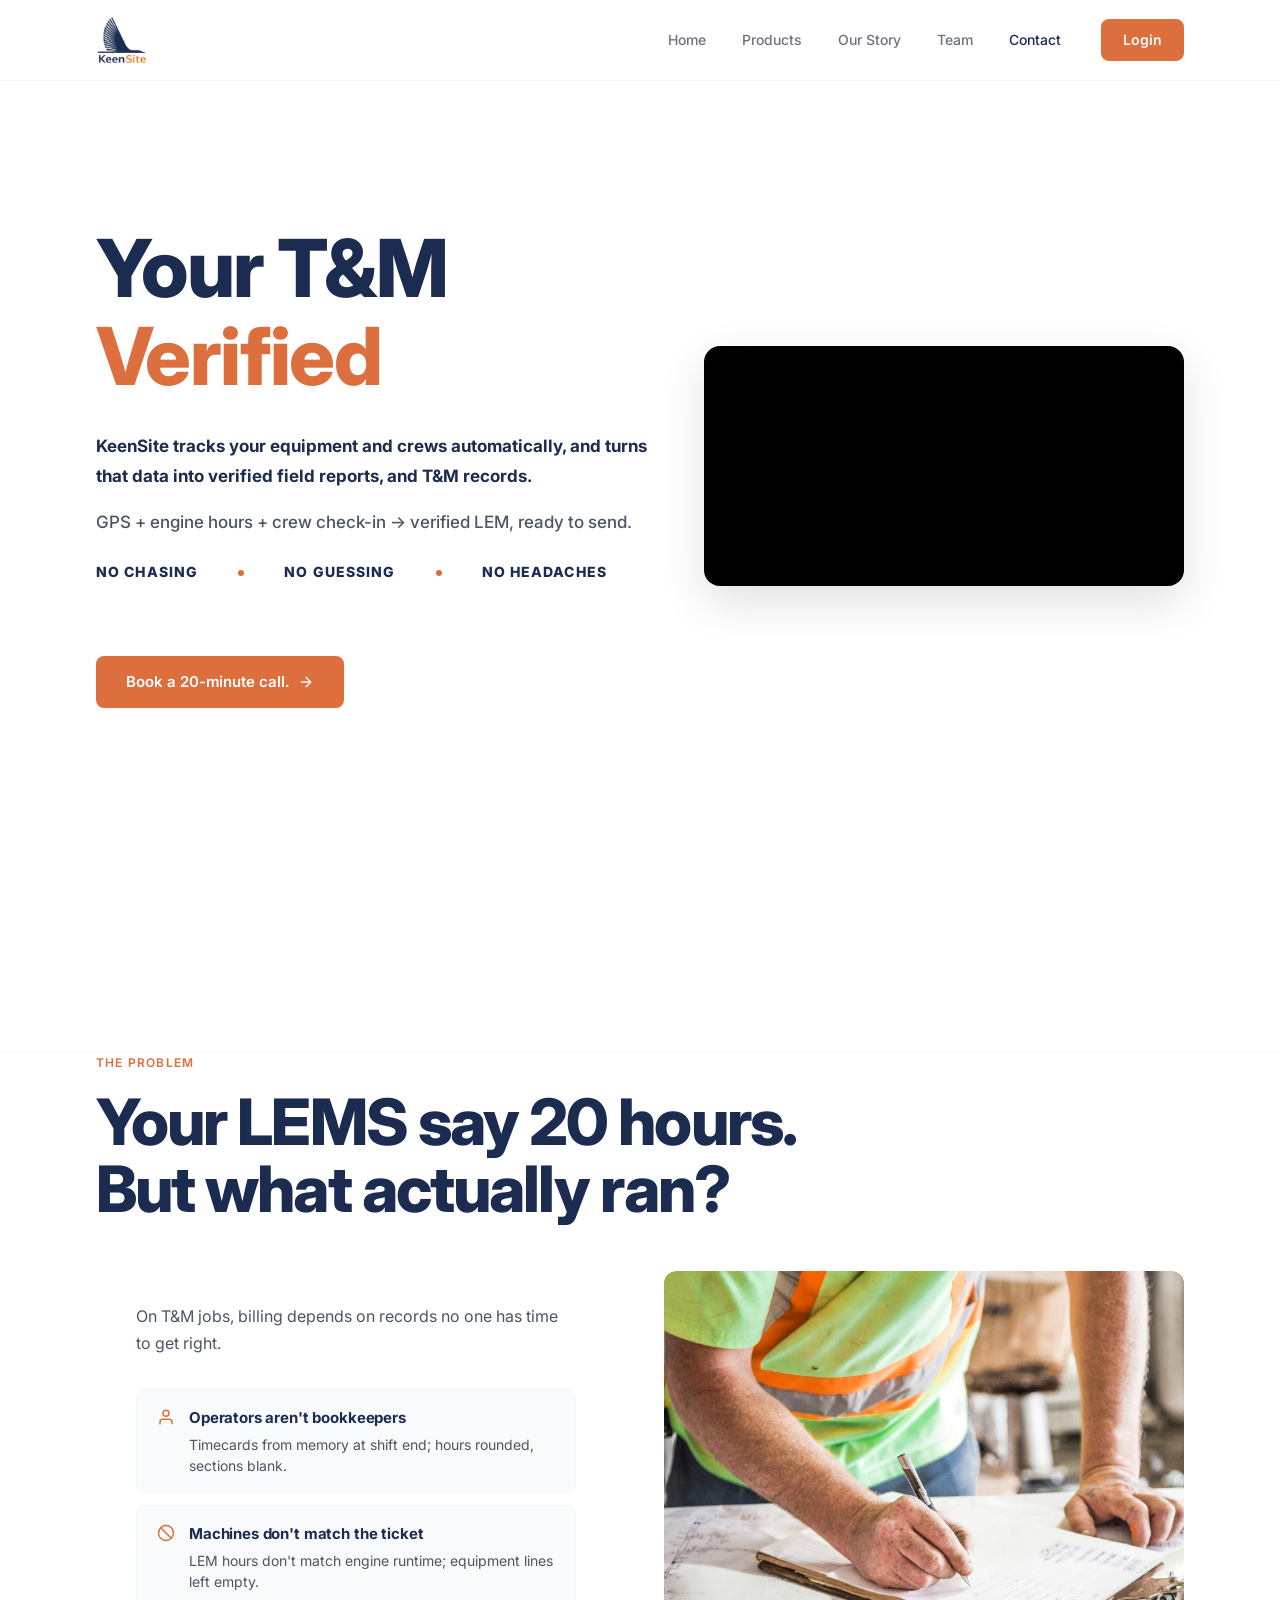
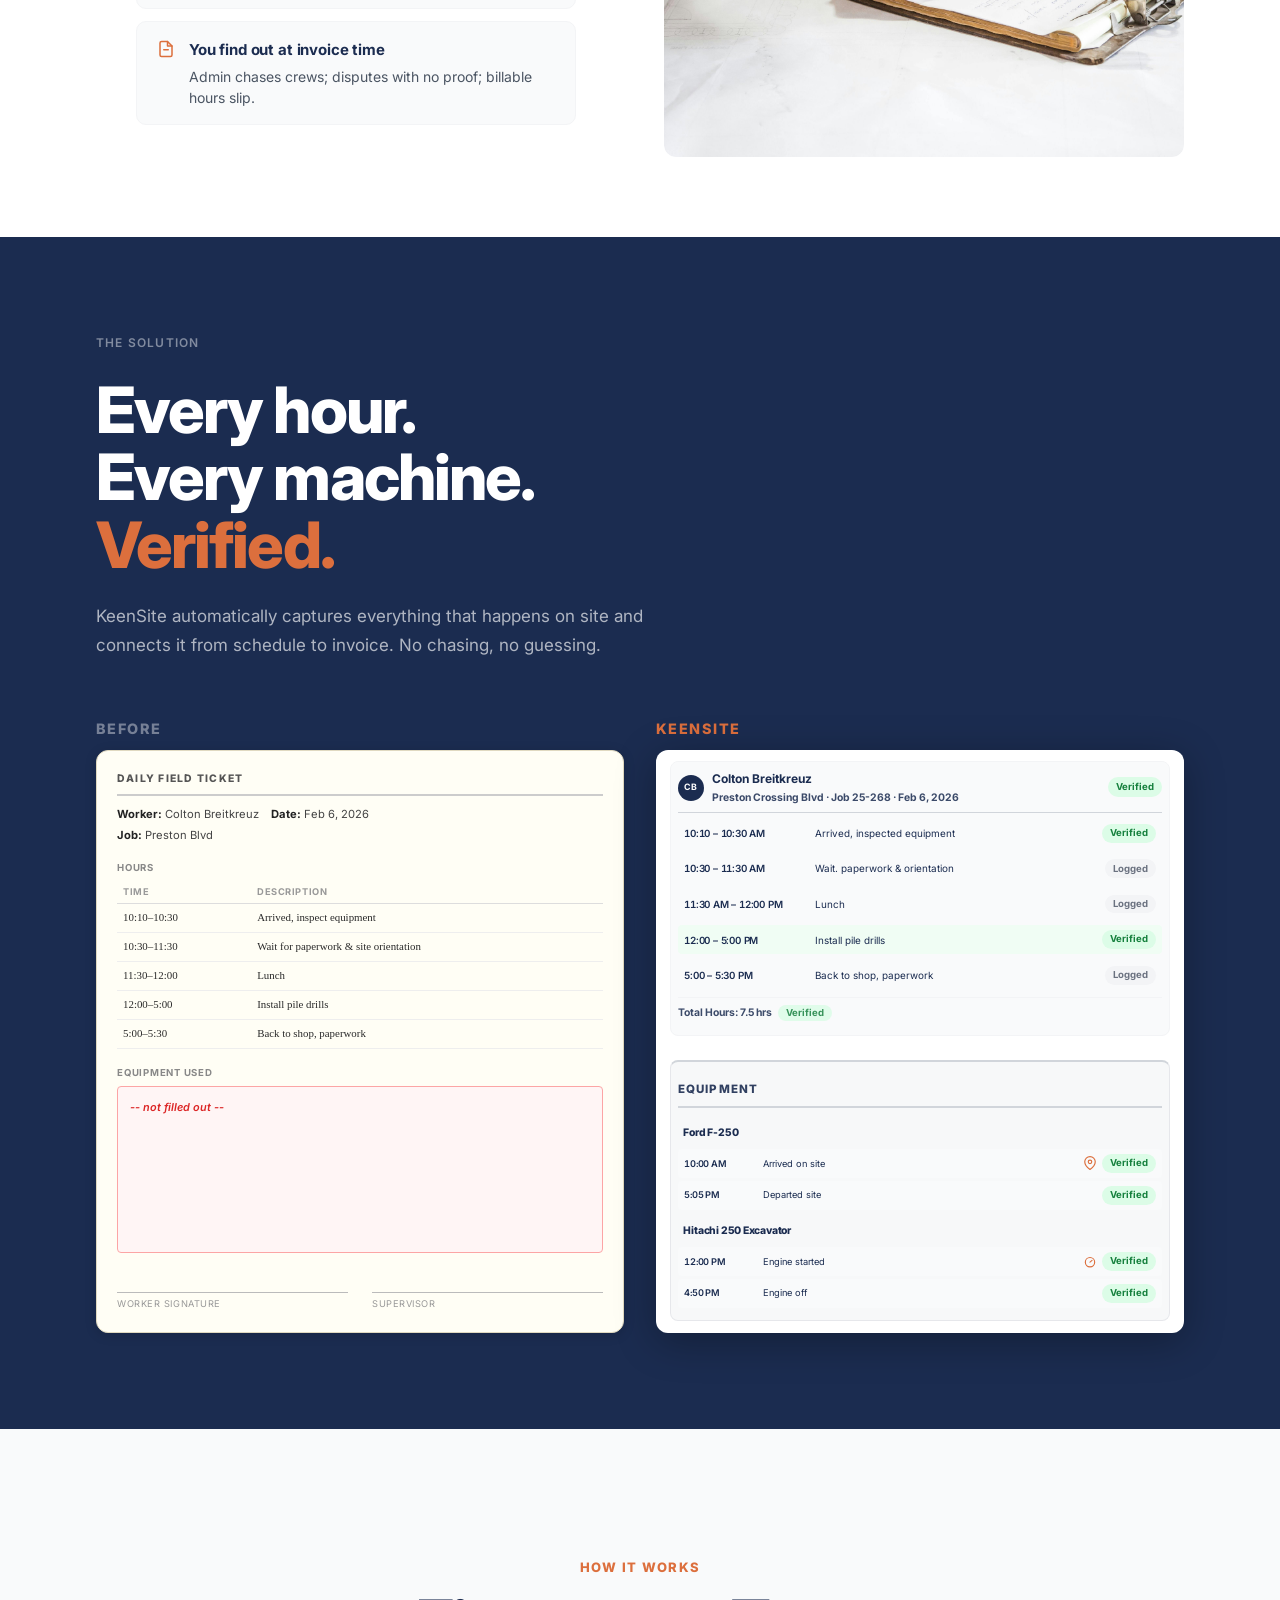
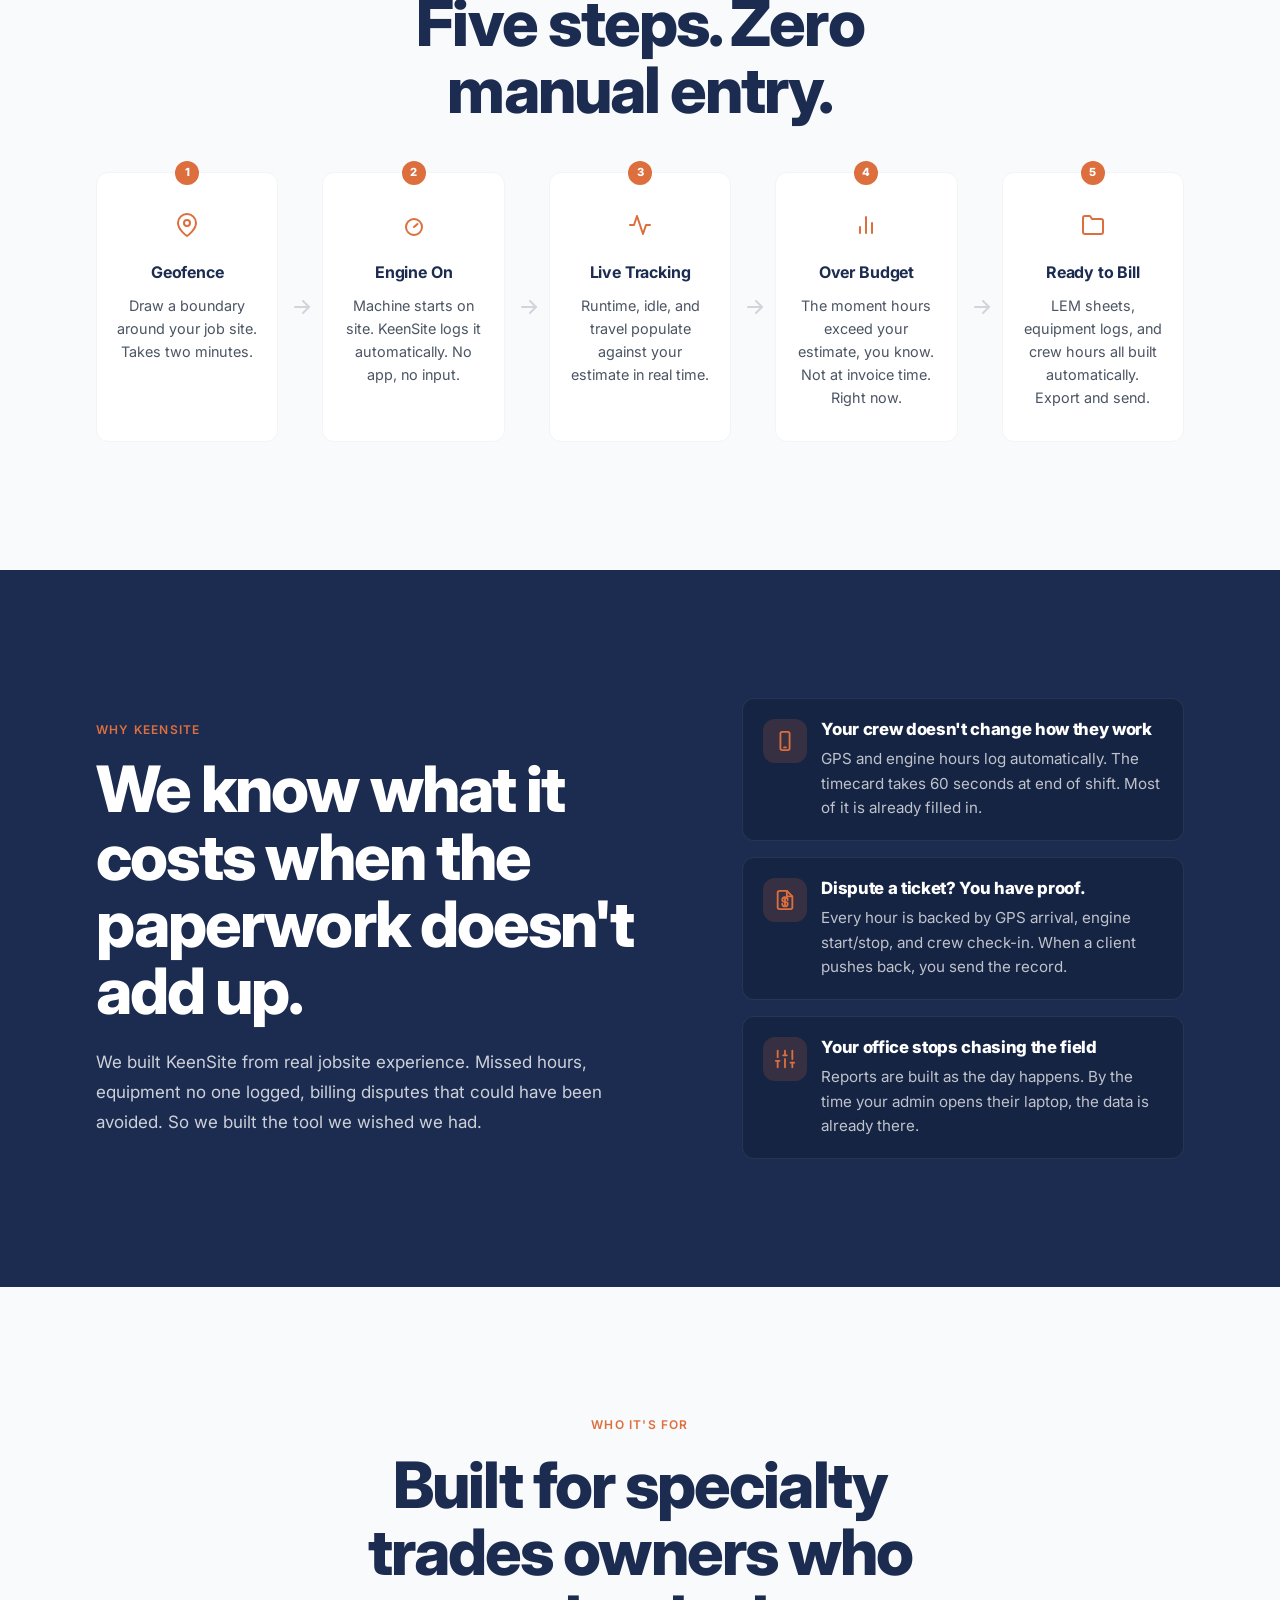
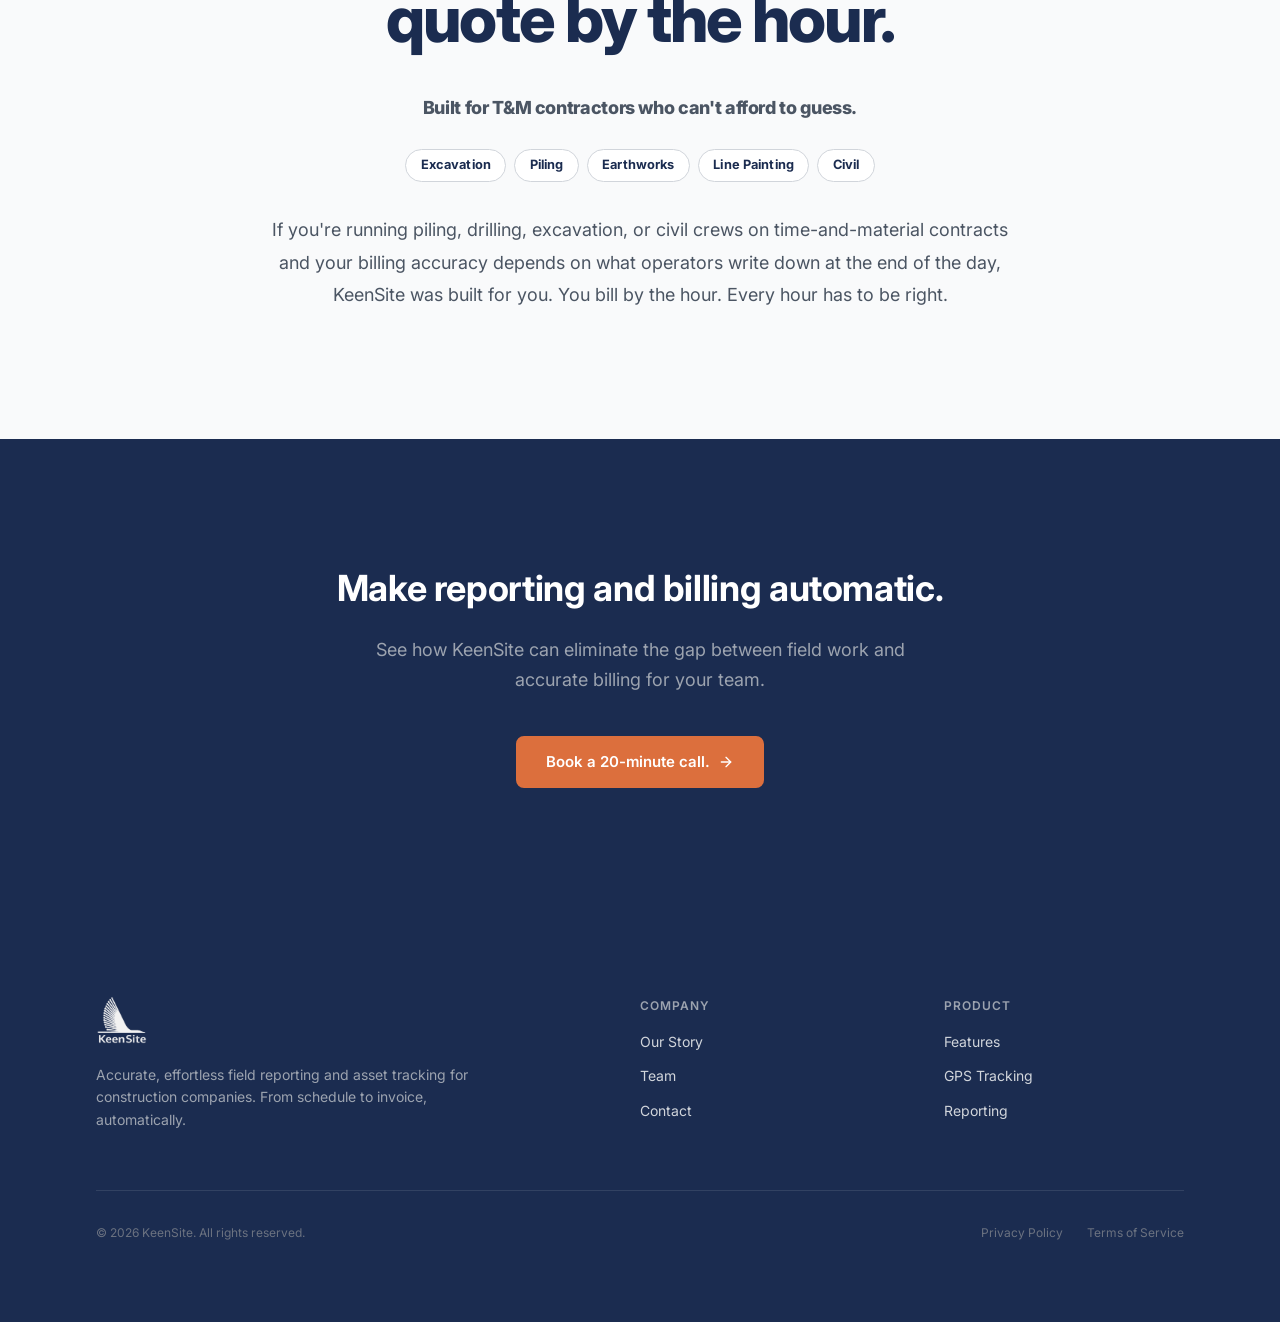
==== commit 4cd77bc9: "mobile wrapping fix" ====
--- a/index.html
+++ b/index.html
@@ -170,24 +170,37 @@
       overflow: hidden;
       box-shadow: 0 16px 48px rgba(0, 0, 0, 0.12);
       width: 100%;
-      max-width: 480px;
-      aspect-ratio: 1 / 1;
       background: #000;
     }
     .hero-video-right {
       width: 100%;
-      height: 100%;
+      height: auto;
       display: block;
-      object-fit: cover;
     }
     @media (max-width: 900px) {
-      .hero-split-inner {
-        grid-template-columns: 1fr;
-        gap: 2.5rem;
-      }
       .hero-split {
         padding: 6rem 0 4rem;
         min-height: auto;
+        overflow: hidden;
+      }
+      .hero-split-inner {
+        grid-template-columns: 1fr;
+        gap: 2rem;
+      }
+      .hero-text {
+        min-width: 0;
+      }
+      .hero-text p {
+        font-size: 1rem;
+      }
+      .hero-text .hero-tagline {
+        flex-wrap: wrap;
+        font-size: 0.8rem;
+        gap: 0.75rem;
+      }
+      .hero-video-wrap {
+        max-width: 100%;
+        margin: 0 auto;
       }
     }
   </style>
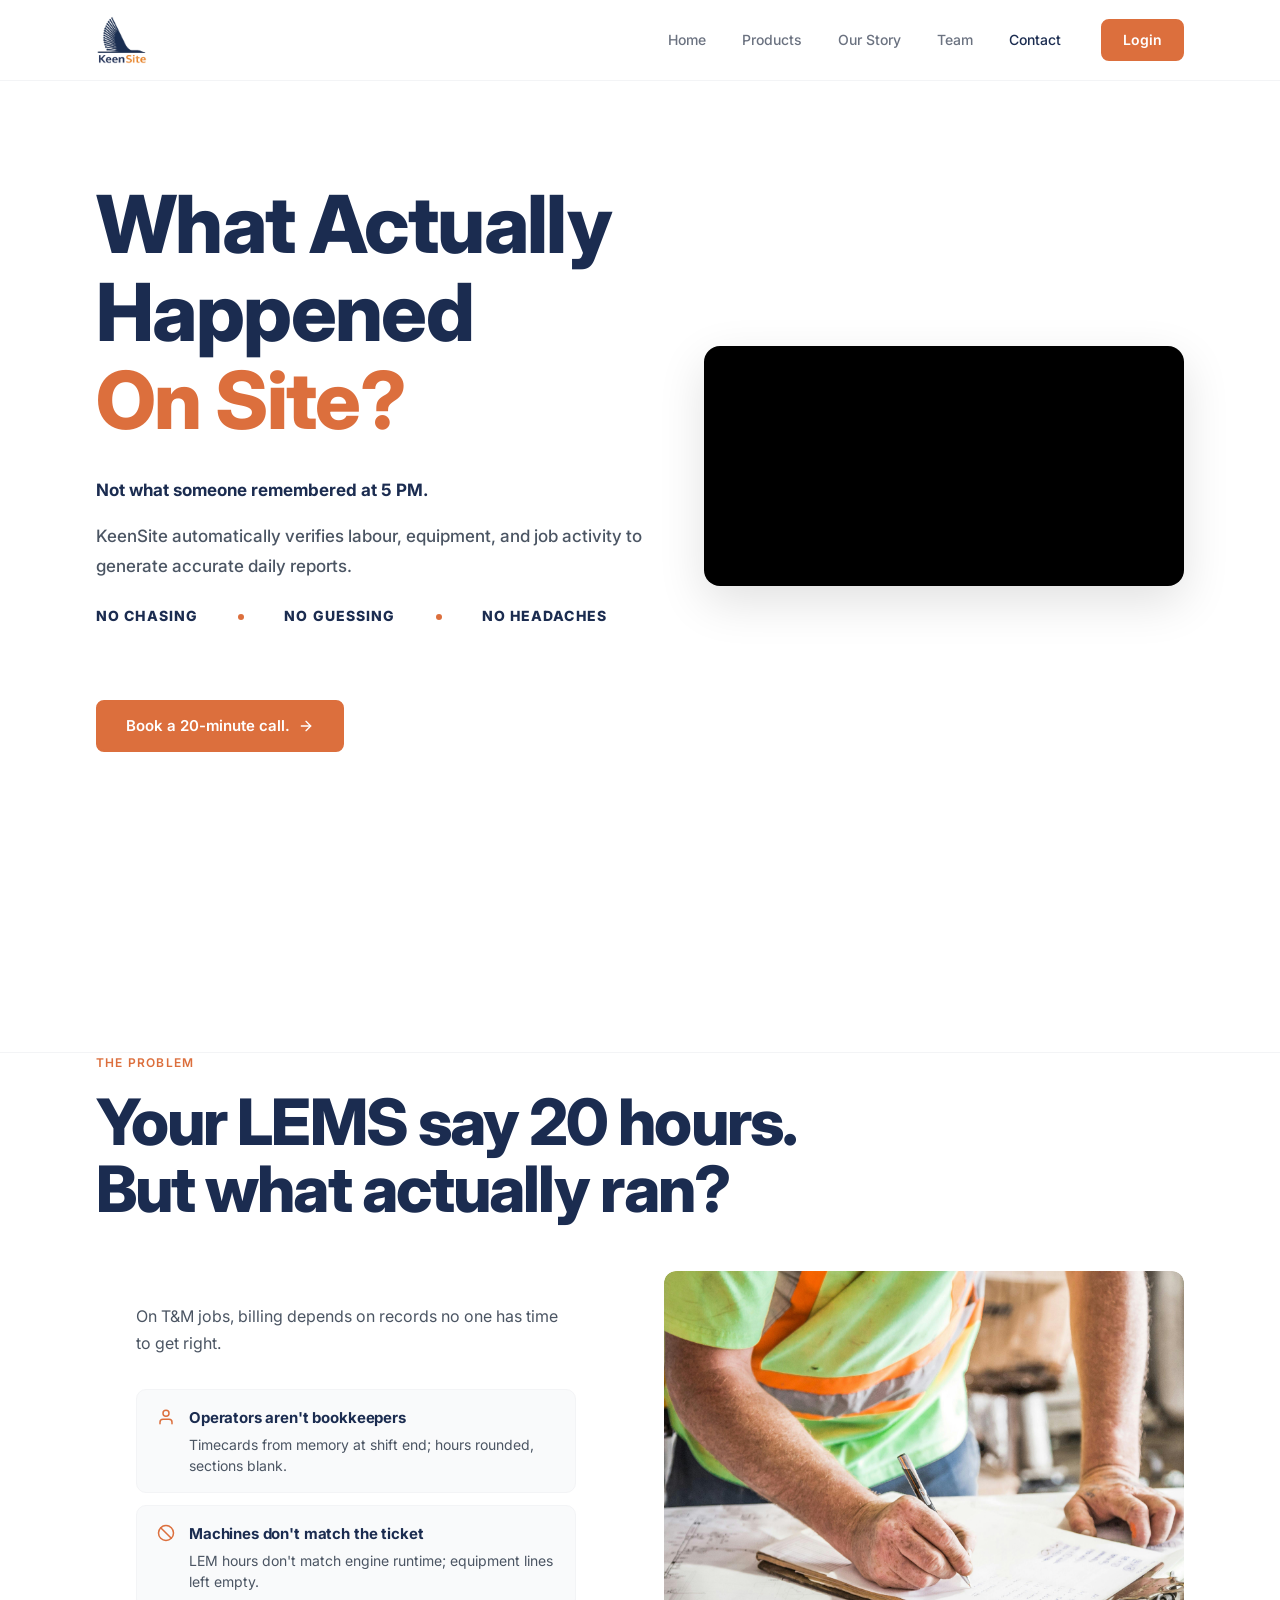
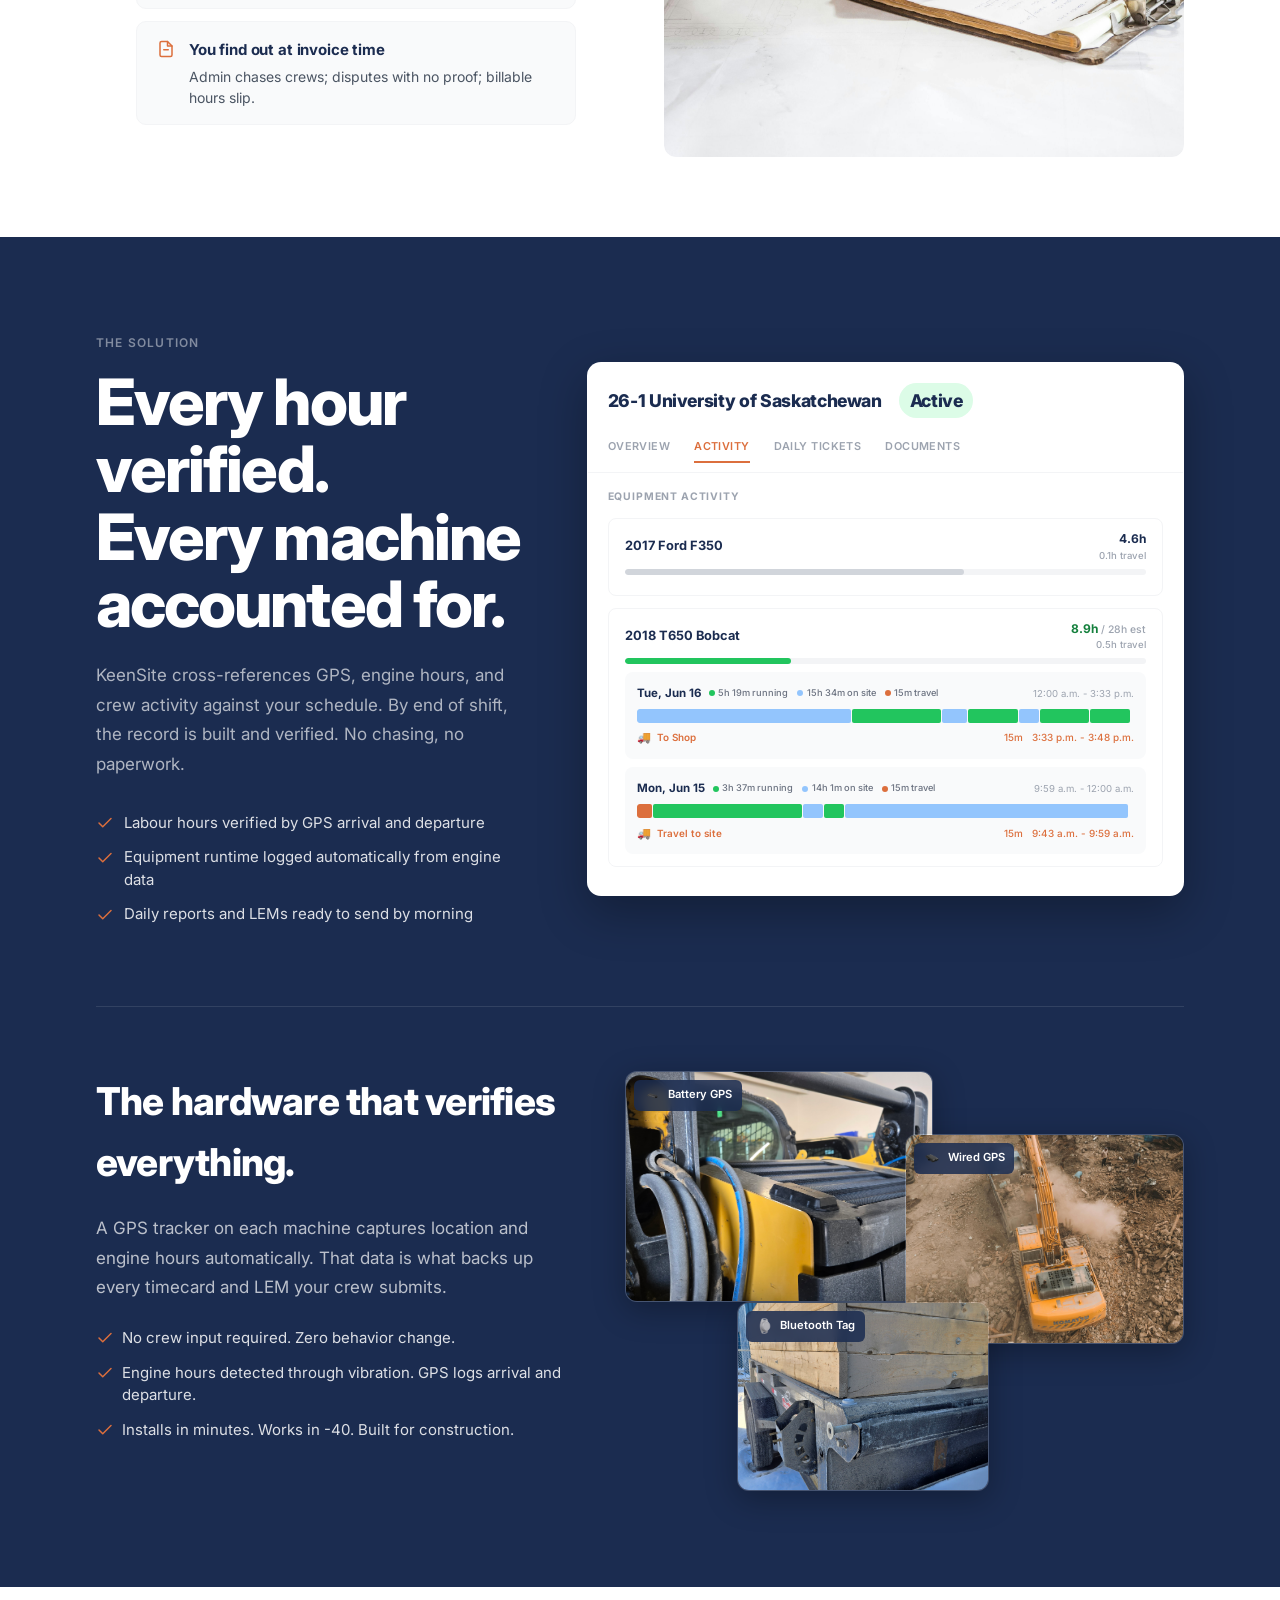
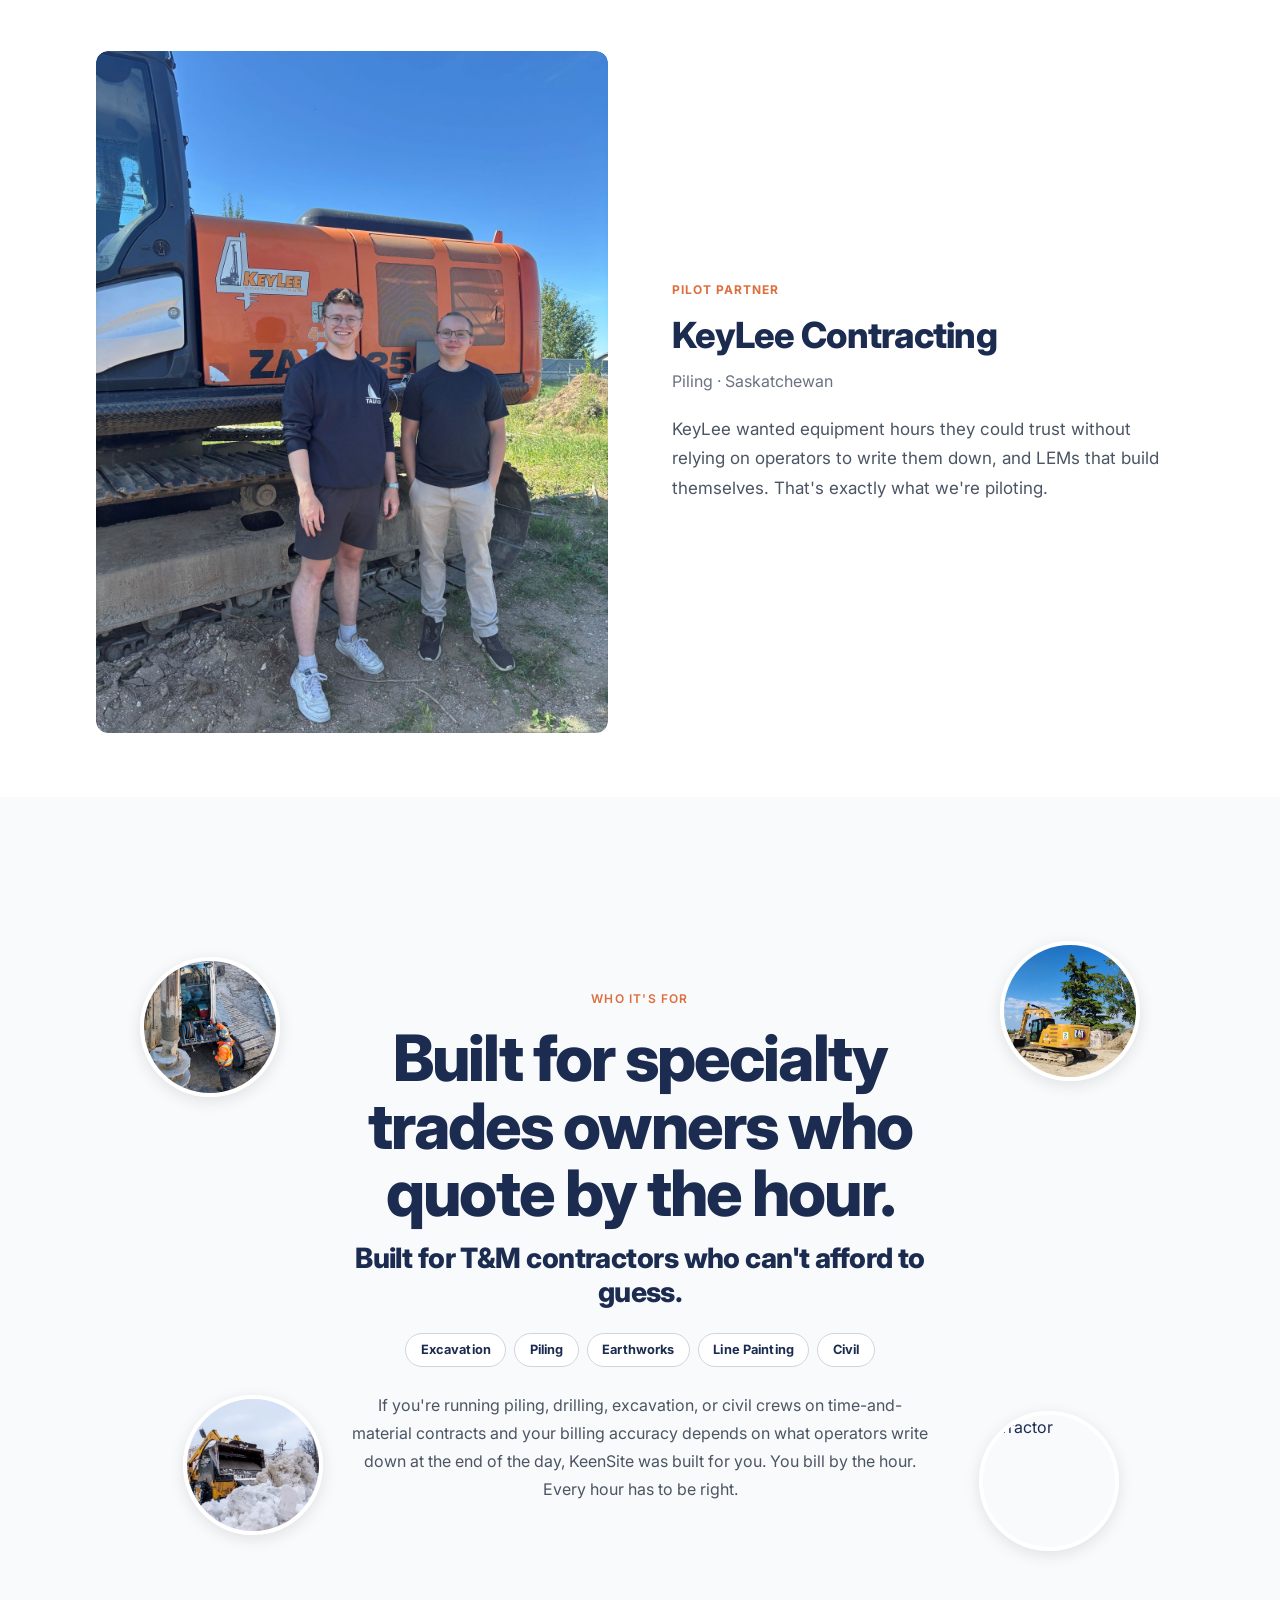
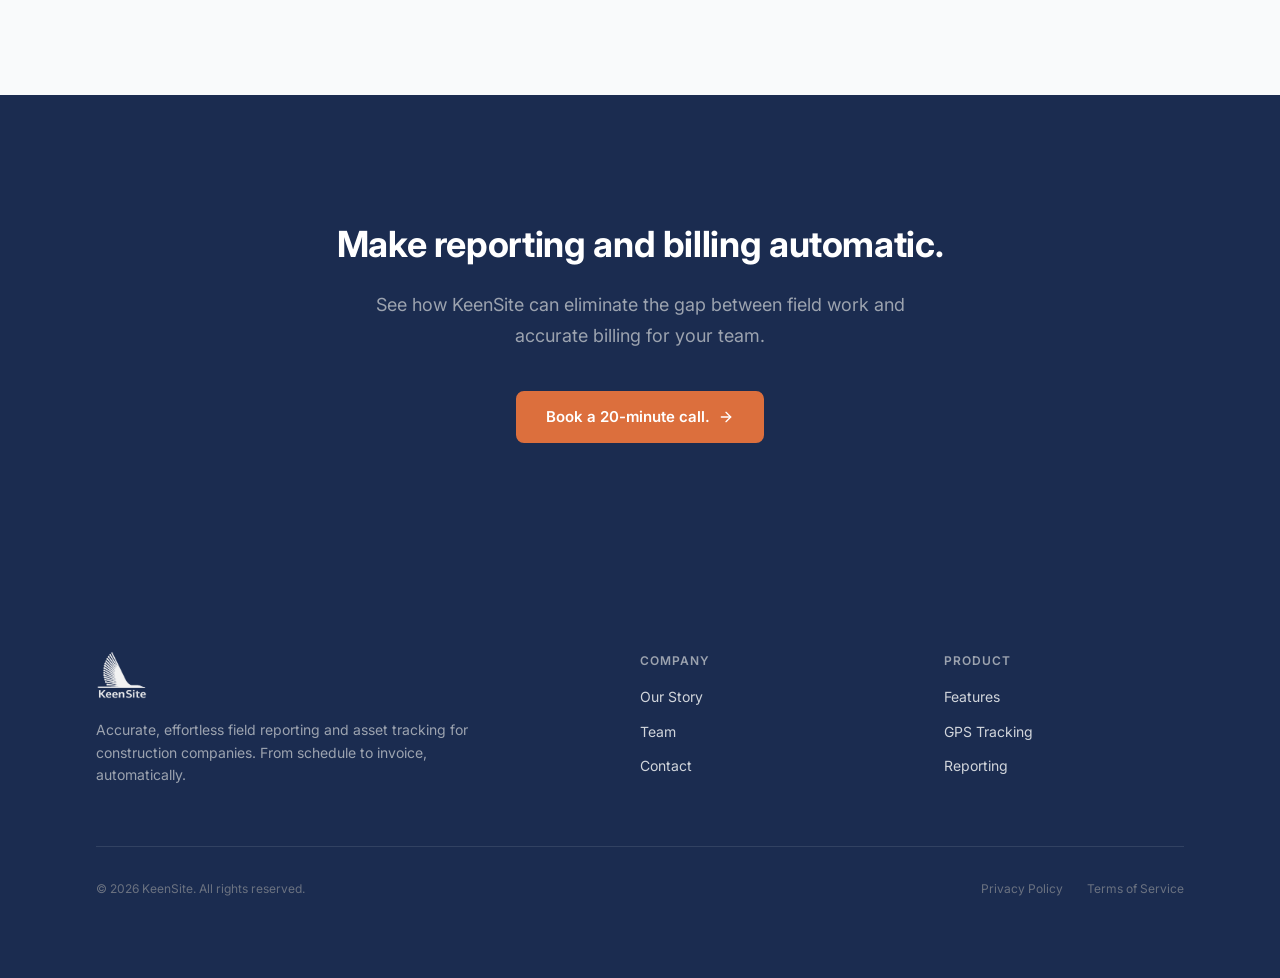
==== commit f709b9de: "redid alot, added software ui to front page" ====
--- a/index.html
+++ b/index.html
@@ -4,20 +4,23 @@
 <head>
   <meta charset="UTF-8">
   <meta name="viewport" content="width=device-width, initial-scale=1.0">
-  <title>KeenSite | T&M Verified. GPS Tracking & Field Reports for Construction.</title>
-  <meta name="description" content="KeenSite automatically tracks equipment hours, crew activity, and jobsite data — and turns it into verified T&M records, LEM sheets, and field reports. Built for excavation, piling, and civil contractors.">
+  <title>KeenSite | Equipment Tracking & T&M Billing Software for Alberta & Saskatchewan Contractors</title>
+  <meta name="description" content="KeenSite automatically tracks equipment hours, crew time, and jobsite activity for excavating, piling, and civil contractors in Alberta and Saskatchewan. Verified T&M records and LEM sheets, built automatically.">
+  <meta name="keywords" content="excavating contractor software Alberta, piling contractor software Saskatchewan, T&M billing software Canada, equipment hours tracking, LEM sheet software, civil contractor field reporting, GPS tracking excavator skid steer, construction timecard app Alberta, automatic field reports, T&M verified records">
   <meta name="robots" content="index, follow">
   <meta name="author" content="KeenSite">
+  <meta name="geo.region" content="CA-AB">
+  <meta name="geo.placename" content="Alberta, Saskatchewan, Canada">
   <link rel="canonical" href="https://www.keensite.ca/">
   <meta property="og:type" content="website">
   <meta property="og:url" content="https://www.keensite.ca/">
-  <meta property="og:title" content="KeenSite | T&M Verified. GPS Tracking & Field Reports for Construction.">
-  <meta property="og:description" content="KeenSite automatically tracks equipment hours, crew activity, and jobsite data — and turns it into verified T&M records, LEM sheets, and field reports.">
+  <meta property="og:title" content="KeenSite | Equipment Tracking & T&M Billing Software for Alberta & Saskatchewan Contractors">
+  <meta property="og:description" content="KeenSite automatically tracks equipment hours, crew time, and jobsite activity for excavating, piling, and civil contractors in Alberta and Saskatchewan. Verified T&M records and LEM sheets, built automatically.">
   <meta property="og:image" content="https://www.keensite.ca/images/logo.png">
   <meta property="og:site_name" content="KeenSite">
   <meta name="twitter:card" content="summary_large_image">
-  <meta name="twitter:title" content="KeenSite | T&M Verified. GPS Tracking & Field Reports for Construction.">
-  <meta name="twitter:description" content="KeenSite automatically tracks equipment hours, crew activity, and jobsite data — and turns it into verified T&M records, LEM sheets, and field reports.">
+  <meta name="twitter:title" content="KeenSite | Equipment Tracking & T&M Billing Software for Alberta & Saskatchewan Contractors">
+  <meta name="twitter:description" content="KeenSite automatically tracks equipment hours, crew time, and jobsite activity for excavating, piling, and civil contractors in Alberta and Saskatchewan.">
   <meta name="twitter:image" content="https://www.keensite.ca/images/logo.png">
   <link rel="icon" href="/images/logo.png">
   <link rel="stylesheet" href="/styles.css">
@@ -89,9 +92,9 @@
   <section class="hero hero-split">
     <div class="container hero-split-inner">
       <div class="hero-text">
-        <h1 class="hero-split-headline">Your T&amp;M<br><span class="hero-verified">Verified</span></h1>
-        <p><strong>KeenSite tracks your equipment and crews automatically, and turns that data into verified field reports, and T&amp;M records.</strong></p>
-        <p>GPS + engine hours + crew check-in → verified LEM, ready to send.</p>
+        <h1 class="hero-split-headline">What Actually Happened<br><span class="hero-verified">On Site?</span></h1>
+        <p><strong>Not what someone remembered at 5 PM.</strong></p>
+        <p>KeenSite automatically verifies labour, equipment, and job activity to generate accurate daily reports.</p>
         <div class="hero-tagline">
           <span>No Chasing</span>
           <span class="dot"></span>
@@ -339,91 +342,365 @@
   </style>
 
   <!-- SOLUTION -->
-  <section class="sol2">
+  <section class="sol-new">
     <div class="container">
-      <div class="sol2-headline">
-        <p class="section-label" style="color:rgba(255,255,255,0.45);margin-bottom:1.5rem;">The Solution</p>
-        <h2 class="sol2-h">Every hour.<br>Every machine.<br><span style="color:var(--orange);font-style:normal;">Verified.</span></h2>
-        <p class="sol2-sub">KeenSite automatically captures everything that happens on site and connects it from schedule to invoice. No chasing, no guessing.</p>
+      <div class="sol-new-grid">
+        <div class="sol-new-text">
+          <p class="section-label" style="color:rgba(255,255,255,0.45);margin-bottom:1rem;">The Solution</p>
+          <h2 class="sol-new-h">Every hour verified.<br>Every machine accounted for.</h2>
+          <p class="sol-new-sub">KeenSite cross-references GPS, engine hours, and crew activity against your schedule. By end of shift, the record is built and verified. No chasing, no paperwork.</p>
+          <div class="sol-new-features">
+            <div class="sol-new-feat">
+              <svg xmlns="http://www.w3.org/2000/svg" width="18" height="18" fill="none" stroke="currentColor" stroke-width="2" stroke-linecap="round" stroke-linejoin="round" viewBox="0 0 24 24"><polyline points="20 6 9 17 4 12"/></svg>
+              <span>Labour hours verified by GPS arrival and departure</span>
+            </div>
+            <div class="sol-new-feat">
+              <svg xmlns="http://www.w3.org/2000/svg" width="18" height="18" fill="none" stroke="currentColor" stroke-width="2" stroke-linecap="round" stroke-linejoin="round" viewBox="0 0 24 24"><polyline points="20 6 9 17 4 12"/></svg>
+              <span>Equipment runtime logged automatically from engine data</span>
+            </div>
+            <div class="sol-new-feat">
+              <svg xmlns="http://www.w3.org/2000/svg" width="18" height="18" fill="none" stroke="currentColor" stroke-width="2" stroke-linecap="round" stroke-linejoin="round" viewBox="0 0 24 24"><polyline points="20 6 9 17 4 12"/></svg>
+              <span>Daily reports and LEMs ready to send by morning</span>
+            </div>
+          </div>
+        </div>
+        <div class="sol-new-img">
+          <div class="sol-mockup">
+            <div class="sol-mockup-bar">
+              <div class="sol-mockup-bar-dot"></div>
+              <span>26-1 University of Saskatchewan</span>
+              <span class="sol-mockup-badge-active">Active</span>
+            </div>
+            <div class="sol-mockup-nav" id="sol-tabs">
+              <span data-tab="overview" onclick="solTab('overview')">Overview</span>
+              <span data-tab="activity" class="sol-mockup-nav-active" onclick="solTab('activity')">Activity</span>
+              <span data-tab="tickets" onclick="solTab('tickets')">Daily Tickets</span>
+              <span data-tab="documents" onclick="solTab('documents')">Documents</span>
+            </div>
+
+            <!-- OVERVIEW TAB -->
+            <div class="sol-mockup-body sol-tab-panel" id="sol-panel-overview" style="display:none;">
+              <div class="sol-overview-grid">
+                <div class="sol-overview-left">
+                  <div class="sol-ov-section">
+                    <div class="sol-ov-section-head"><span class="sol-ov-section-title">Planned Equipment</span><span class="sol-ov-section-meta">1 unit &middot; 28h estimated</span></div>
+                    <div class="sol-ov-row"><span class="sol-ov-row-name">2018 T650 Bobcat</span><span class="sol-ov-row-val">28h</span></div>
+                  </div>
+                  <div class="sol-ov-section">
+                    <div class="sol-ov-section-head"><span class="sol-ov-section-title">Labour</span><span class="sol-ov-section-meta">2 crew &middot; 56h estimated</span></div>
+                    <div class="sol-ov-row"><span class="sol-ov-row-name">Operator (Colton)</span><span class="sol-ov-row-val">28h</span></div>
+                    <div class="sol-ov-row"><span class="sol-ov-row-name">Swamper (Dylan)</span><span class="sol-ov-row-val">28h</span></div>
+                  </div>
+                  <div class="sol-ov-section">
+                    <div class="sol-ov-section-head"><span class="sol-ov-section-title">Materials</span></div>
+                    <div class="sol-ov-row"><span class="sol-ov-row-name">Gravel</span><span class="sol-ov-row-val">50 ton</span></div>
+                  </div>
+                </div>
+                <div class="sol-overview-right">
+                  <div class="sol-overview-stats">
+                    <div class="sol-stat-box"><span class="sol-stat-label">Estimated</span><span class="sol-stat-val">28 <span class="sol-stat-unit">hrs</span></span></div>
+                    <div class="sol-stat-box"><span class="sol-stat-label">Actual</span><span class="sol-stat-val sol-stat-green">8.9 <span class="sol-stat-unit">hrs</span></span></div>
+                  </div>
+                  <div class="sol-overview-map"><img src="images/eng_map.png" alt="Geofence map" style="width:100%;height:auto;border-radius:0.5rem;border:1px solid var(--gray-100);"></div>
+                  <div class="sol-overview-status" style="margin-top:0.75rem;"><span class="sol-leg-dot green" style="width:8px;height:8px;"></span><span style="font-size:0.72rem;font-weight:600;color:var(--indigo);">Currently On Site</span></div>
+                  <div style="font-size:0.65rem;color:var(--gray-400);margin-top:0.25rem;padding-left:1.1rem;">No equipment on site right now</div>
+                </div>
+              </div>
+            </div>
+
+            <!-- ACTIVITY TAB -->
+            <div class="sol-mockup-body sol-tab-panel" id="sol-panel-activity">
+              <div class="sol-mockup-label">Equipment Activity</div>
+
+              <!-- Equipment 1 -->
+              <div class="sol-eq-card">
+                <div class="sol-eq-header">
+                  <span class="sol-eq-name">2017 Ford F350</span>
+                  <span class="sol-eq-hours">4.6h<br><span class="sol-eq-sub">0.1h travel</span></span>
+                </div>
+                <div class="sol-eq-bar-wrap">
+                  <div class="sol-eq-bar sol-eq-bar-grey" style="width: 65%;"></div>
+                </div>
+              </div>
+
+              <!-- Equipment 2 -->
+              <div class="sol-eq-card">
+                <div class="sol-eq-header">
+                  <span class="sol-eq-name">2018 T650 Bobcat</span>
+                  <span class="sol-eq-hours sol-eq-hours-green">8.9h <span class="sol-eq-est">/ 28h est</span><br><span class="sol-eq-sub">0.5h travel</span></span>
+                </div>
+                <div class="sol-eq-bar-wrap">
+                  <div class="sol-eq-bar sol-eq-bar-green anim-bar" data-width="32"></div>
+                </div>
+
+                <!-- Day breakdown -->
+                <div class="sol-day">
+                  <div class="sol-day-header">
+                    <span class="sol-day-date">Tue, Jun 16</span>
+                    <div class="sol-day-legend">
+                      <span><span class="sol-leg-dot green"></span>5h 19m running</span>
+                      <span><span class="sol-leg-dot grey"></span>15h 34m on site</span>
+                      <span><span class="sol-leg-dot orange"></span>15m travel</span>
+                    </div>
+                    <span class="sol-day-time">12:00 a.m. - 3:33 p.m.</span>
+                  </div>
+                  <div class="sol-timeline">
+                    <div class="sol-tl-seg lightblue" style="width:43%"></div>
+                    <div class="sol-tl-seg green" style="width:18%"></div>
+                    <div class="sol-tl-seg lightblue" style="width:5%"></div>
+                    <div class="sol-tl-seg green" style="width:10%"></div>
+                    <div class="sol-tl-seg lightblue" style="width:4%"></div>
+                    <div class="sol-tl-seg green" style="width:10%"></div>
+                    <div class="sol-tl-seg green" style="width:8%"></div>
+                  </div>
+                  <div class="sol-day-event">
+                    <span class="sol-event-icon orange-icon">&#x1F69A;</span>
+                    <span class="sol-event-label">To Shop</span>
+                    <span class="sol-event-time">15m &nbsp; 3:33 p.m. - 3:48 p.m.</span>
+                  </div>
+                </div>
+
+                <div class="sol-day">
+                  <div class="sol-day-header">
+                    <span class="sol-day-date">Mon, Jun 15</span>
+                    <div class="sol-day-legend">
+                      <span><span class="sol-leg-dot green"></span>3h 37m running</span>
+                      <span><span class="sol-leg-dot grey"></span>14h 1m on site</span>
+                      <span><span class="sol-leg-dot orange"></span>15m travel</span>
+                    </div>
+                    <span class="sol-day-time">9:59 a.m. - 12:00 a.m.</span>
+                  </div>
+                  <div class="sol-timeline">
+                    <div class="sol-tl-seg orange" style="width:3%"></div>
+                    <div class="sol-tl-seg green" style="width:30%"></div>
+                    <div class="sol-tl-seg lightblue" style="width:4%"></div>
+                    <div class="sol-tl-seg green" style="width:4%"></div>
+                    <div class="sol-tl-seg lightblue" style="width:57%"></div>
+                  </div>
+                  <div class="sol-day-event">
+                    <span class="sol-event-icon orange-icon">&#x1F69A;</span>
+                    <span class="sol-event-label">Travel to site</span>
+                    <span class="sol-event-time">15m &nbsp; 9:43 a.m. - 9:59 a.m.</span>
+                  </div>
+                </div>
+              </div>
+            </div>
+
+            <!-- DAILY TICKETS TAB -->
+            <div class="sol-mockup-body sol-tab-panel" id="sol-panel-tickets" style="display:none;">
+              <div class="sol-tickets-cal">
+                <div class="sol-cal-header">
+                  <span class="sol-cal-title">June 2026</span>
+                  <span class="sol-cal-sub">2 tickets</span>
+                </div>
+                <div class="sol-cal-grid">
+                  <span class="sol-cal-day-head">Mo</span><span class="sol-cal-day-head">Tu</span><span class="sol-cal-day-head">We</span><span class="sol-cal-day-head">Th</span><span class="sol-cal-day-head">Fr</span><span class="sol-cal-day-head">Sa</span><span class="sol-cal-day-head">Su</span>
+                  <span class="sol-cal-day">1</span><span class="sol-cal-day">2</span><span class="sol-cal-day">3</span><span class="sol-cal-day">4</span><span class="sol-cal-day">5</span><span class="sol-cal-day">6</span><span class="sol-cal-day">7</span>
+                  <span class="sol-cal-day">8</span><span class="sol-cal-day">9</span><span class="sol-cal-day">10</span><span class="sol-cal-day">11</span><span class="sol-cal-day">12</span><span class="sol-cal-day">13</span><span class="sol-cal-day">14</span>
+                  <span class="sol-cal-day sol-cal-ticket" onclick="solOpenTicket('15')">15</span><span class="sol-cal-day sol-cal-ticket" onclick="solOpenTicket('16')">16</span><span class="sol-cal-day">17</span><span class="sol-cal-day">18</span><span class="sol-cal-day">19</span><span class="sol-cal-day">20</span><span class="sol-cal-day">21</span>
+                  <span class="sol-cal-day">22</span><span class="sol-cal-day">23</span><span class="sol-cal-day">24</span><span class="sol-cal-day">25</span><span class="sol-cal-day">26</span><span class="sol-cal-day">27</span><span class="sol-cal-day">28</span>
+                  <span class="sol-cal-day">29</span><span class="sol-cal-day">30</span>
+                </div>
+              </div>
+
+              <!-- Ticket detail (hidden until clicked) -->
+              <div class="sol-ticket-detail" id="sol-ticket-detail-16" style="display:none;">
+                <div class="sol-ticket-header">
+                  <span class="sol-ticket-title">Daily Ticket - Tue, Jun 16 - Colton B.</span>
+                  <span class="sol-ticket-status">Approved</span>
+                  <button class="sol-ticket-close" onclick="solCloseTicket()">&times;</button>
+                </div>
+                <div class="sol-ticket-section">
+                  <span class="sol-ticket-sec-label">Time Entries</span>
+                  <div class="sol-ticket-row">
+                    <span class="sol-ticket-time">7:00 - 7:15</span>
+                    <span class="sol-ticket-desc">Load tools</span>
+                    <span class="sol-ticket-hrs">0.25h</span>
+                  </div>
+                  <div class="sol-ticket-row">
+                    <span class="sol-ticket-time">7:15 - 7:45</span>
+                    <span class="sol-ticket-desc">Travel to site</span>
+                    <span class="sol-ticket-hrs">0.5h</span>
+                    <span class="sol-ticket-check">&#x2705;</span>
+                  </div>
+                  <div class="sol-ticket-row">
+                    <span class="sol-ticket-time">8:00 - 12:00</span>
+                    <span class="sol-ticket-desc">Haul and spread gravel (25 ton)</span>
+                    <span class="sol-ticket-hrs">4.0h</span>
+                  </div>
+                  <div class="sol-ticket-row">
+                    <span class="sol-ticket-time">12:30 - 3:15</span>
+                    <span class="sol-ticket-desc">Haul and spread gravel (25 ton)</span>
+                    <span class="sol-ticket-hrs">2.75h</span>
+                  </div>
+                  <div class="sol-ticket-row">
+                    <span class="sol-ticket-time">3:15 - 3:45</span>
+                    <span class="sol-ticket-desc">Travel to shop</span>
+                    <span class="sol-ticket-hrs">0.5h</span>
+                    <span class="sol-ticket-check">&#x2705;</span>
+                  </div>
+                  <div class="sol-ticket-row">
+                    <span class="sol-ticket-time">3:45 - 4:00</span>
+                    <span class="sol-ticket-desc">Unload, paperwork</span>
+                    <span class="sol-ticket-hrs">0.25h</span>
+                  </div>
+                </div>
+                <div class="sol-ticket-section">
+                  <span class="sol-ticket-sec-label">Materials</span>
+                  <div class="sol-ticket-row">
+                    <span class="sol-ticket-desc" style="font-weight:600;">Gravel</span>
+                    <span class="sol-ticket-hrs">50 ton</span>
+                  </div>
+                </div>
+                <div class="sol-ticket-section">
+                  <span class="sol-ticket-sec-label">Verified by Hardware</span>
+                  <div class="sol-ticket-verify">
+                    <div class="sol-verify-item"><span class="sol-verify-check">&#x2705;</span><span>Arrival on site: 7:45 AM (GPS)</span></div>
+                    <div class="sol-verify-item"><span class="sol-verify-check">&#x2705;</span><span>Departure from site: 3:15 PM (GPS)</span></div>
+                    <div class="sol-verify-item"><span class="sol-verify-check">&#x2705;</span><span>Engine hours: 5.2h (Bobcat T650)</span></div>
+                  </div>
+                </div>
+                <div class="sol-ticket-total">
+                  <span>Total: 8.25 hrs</span>
+                  <span class="sol-ticket-status" style="margin-left:auto;">Verified</span>
+                </div>
+              </div>
+
+              <div class="sol-ticket-detail" id="sol-ticket-detail-15" style="display:none;">
+                <div class="sol-ticket-header">
+                  <span class="sol-ticket-title">Mon, Jun 15 - Colton B. (Operator)</span>
+                  <span class="sol-ticket-status">Approved</span>
+                  <button class="sol-ticket-close" onclick="solCloseTicket()">&times;</button>
+                </div>
+                <div class="sol-ticket-section">
+                  <span class="sol-ticket-sec-label">Time Entries</span>
+                  <div class="sol-ticket-row"><span class="sol-ticket-time">7:00 - 7:30</span><span class="sol-ticket-desc">Load equipment, pre-trip</span><span class="sol-ticket-hrs">0.5h</span></div>
+                  <div class="sol-ticket-row"><span class="sol-ticket-time">7:30 - 8:00</span><span class="sol-ticket-desc">Travel to site</span><span class="sol-ticket-hrs">0.5h</span><span class="sol-ticket-check">&#x2705;</span></div>
+                  <div class="sol-ticket-row"><span class="sol-ticket-time">8:00 - 12:00</span><span class="sol-ticket-desc">Grade and prep for gravel, load trucks</span><span class="sol-ticket-hrs">4.0h</span></div>
+                  <div class="sol-ticket-row"><span class="sol-ticket-time">12:30 - 4:00</span><span class="sol-ticket-desc">Spread and compact gravel (30 ton)</span><span class="sol-ticket-hrs">3.5h</span></div>
+                  <div class="sol-ticket-row"><span class="sol-ticket-time">4:00 - 4:30</span><span class="sol-ticket-desc">Travel back to shop</span><span class="sol-ticket-hrs">0.5h</span><span class="sol-ticket-check">&#x2705;</span></div>
+                  <div class="sol-ticket-row"><span class="sol-ticket-time">4:30 - 5:00</span><span class="sol-ticket-desc">Unload, paperwork</span><span class="sol-ticket-hrs">0.5h</span></div>
+                </div>
+                <div class="sol-ticket-section">
+                  <span class="sol-ticket-sec-label">Materials</span>
+                  <div class="sol-ticket-row"><span class="sol-ticket-desc" style="font-weight:600;">Gravel</span><span class="sol-ticket-hrs">30 ton</span></div>
+                </div>
+                <div class="sol-ticket-section">
+                  <span class="sol-ticket-sec-label">Verified by Hardware</span>
+                  <div class="sol-ticket-verify">
+                    <div class="sol-verify-item"><span class="sol-verify-check">&#x2705;</span><span>Arrival on site: 8:00 AM (GPS)</span></div>
+                    <div class="sol-verify-item"><span class="sol-verify-check">&#x2705;</span><span>Departure: 4:00 PM (GPS)</span></div>
+                    <div class="sol-verify-item"><span class="sol-verify-check">&#x2705;</span><span>Engine hours: 3.6h (Bobcat T650)</span></div>
+                  </div>
+                </div>
+                <div class="sol-ticket-total"><span>Total: 9.5 hrs</span><span class="sol-ticket-status" style="margin-left:auto;">Verified</span></div>
+              </div>
+            </div>
+
+            <!-- DOCUMENTS TAB -->
+            <div class="sol-mockup-body sol-tab-panel" id="sol-panel-documents" style="display:none;">
+              <div class="sol-docs-table">
+                <div class="sol-docs-head">
+                  <span class="sol-docs-col sol-docs-name">Name</span>
+                  <span class="sol-docs-col sol-docs-type">Type</span>
+                  <span class="sol-docs-col sol-docs-size">Size</span>
+                  <span class="sol-docs-col sol-docs-by">Uploaded By</span>
+                  <span class="sol-docs-col sol-docs-date">Date</span>
+                </div>
+                <div class="sol-docs-row sol-docs-folder">
+                  <span class="sol-docs-col sol-docs-name">&#x1F4C1; Invoices &#9656;</span>
+                  <span class="sol-docs-col sol-docs-type">Folder</span>
+                  <span class="sol-docs-col sol-docs-size">3 files</span>
+                  <span class="sol-docs-col sol-docs-by">Colton B.</span>
+                  <span class="sol-docs-col sol-docs-date">Jun 16</span>
+                </div>
+                <div class="sol-docs-row sol-docs-indent">
+                  <span class="sol-docs-col sol-docs-name">Invoice-001.pdf</span>
+                  <span class="sol-docs-col sol-docs-type">PDF</span>
+                  <span class="sol-docs-col sol-docs-size">245 KB</span>
+                  <span class="sol-docs-col sol-docs-by">Colton B.</span>
+                  <span class="sol-docs-col sol-docs-date">Jun 15</span>
+                </div>
+                <div class="sol-docs-row sol-docs-indent">
+                  <span class="sol-docs-col sol-docs-name">Invoice-002.pdf</span>
+                  <span class="sol-docs-col sol-docs-type">PDF</span>
+                  <span class="sol-docs-col sol-docs-size">198 KB</span>
+                  <span class="sol-docs-col sol-docs-by">Colton B.</span>
+                  <span class="sol-docs-col sol-docs-date">Jun 16</span>
+                </div>
+                <div class="sol-docs-row sol-docs-indent">
+                  <span class="sol-docs-col sol-docs-name">Invoice-003.pdf</span>
+                  <span class="sol-docs-col sol-docs-type">PDF</span>
+                  <span class="sol-docs-col sol-docs-size">312 KB</span>
+                  <span class="sol-docs-col sol-docs-by">Dylan M.</span>
+                  <span class="sol-docs-col sol-docs-date">Jun 16</span>
+                </div>
+                <div class="sol-docs-row">
+                  <span class="sol-docs-col sol-docs-name">&#x1F4C4; Quote.xlsx</span>
+                  <span class="sol-docs-col sol-docs-type">XLSX</span>
+                  <span class="sol-docs-col sol-docs-size">87 KB</span>
+                  <span class="sol-docs-col sol-docs-by">Colton B.</span>
+                  <span class="sol-docs-col sol-docs-date">Jun 10</span>
+                </div>
+                <div class="sol-docs-row">
+                  <span class="sol-docs-col sol-docs-name">&#x1F4C4; Locate-Files.pdf</span>
+                  <span class="sol-docs-col sol-docs-type">PDF</span>
+                  <span class="sol-docs-col sol-docs-size">1.2 MB</span>
+                  <span class="sol-docs-col sol-docs-by">Dylan M.</span>
+                  <span class="sol-docs-col sol-docs-date">Jun 12</span>
+                </div>
+              </div>
+            </div>
+
+          </div>
+        </div>
       </div>
-      <div class="sol2-compare">
-        <!-- LEFT: paper ticket -->
-        <div class="sol2-col">
-          <div class="sol2-label sol2-label-before">Before</div>
-          <div class="sol2-card paper-card">
-            <div class="pt-co">DAILY FIELD TICKET</div>
-            <div class="pt-meta"><span class="pt-key">Worker:</span> Colton Breitkreuz &nbsp;&nbsp; <span class="pt-key">Date:</span> Feb 6, 2026</div>
-            <div class="pt-meta"><span class="pt-key">Job:</span> Preston Blvd</div>
-            <div class="pt-sec">Hours</div>
-            <table class="pt-table">
-              <thead><tr><th>Time</th><th>Description</th></tr></thead>
-              <tbody>
-                <tr><td class="pt-hw">10:10–10:30</td><td class="pt-hw">Arrived, inspect equipment</td></tr>
-                <tr><td class="pt-hw">10:30–11:30</td><td class="pt-hw">Wait for paperwork &amp; site orientation</td></tr>
-                <tr><td class="pt-hw">11:30–12:00</td><td class="pt-hw">Lunch</td></tr>
-                <tr><td class="pt-hw">12:00–5:00</td><td class="pt-hw">Install pile drills</td></tr>
-                <tr><td class="pt-hw">5:00–5:30</td><td class="pt-hw">Back to shop, paperwork</td></tr>
-              </tbody>
-            </table>
-            <div class="pt-sec" style="margin-top:1rem;">Equipment Used</div>
-            <div class="pt-blank"><span class="pt-blank-hint">-- not filled out --</span></div>
-            <div class="pt-sigs">
-              <div class="pt-sig"><div class="pt-sig-line"></div><span>Worker Signature</span></div>
-              <div class="pt-sig"><div class="pt-sig-line"></div><span>Supervisor</span></div>
+
+      <div class="sol-new-hardware">
+        <div class="sol-hw-text">
+          <h3 class="sol-hw-h">The hardware that verifies everything.</h3>
+          <p class="sol-hw-p">A GPS tracker on each machine captures location and engine hours automatically. That data is what backs up every timecard and LEM your crew submits.</p>
+          <div class="sol-hw-points">
+            <div class="sol-hw-point">
+              <svg xmlns="http://www.w3.org/2000/svg" width="18" height="18" fill="none" stroke="currentColor" stroke-width="2" stroke-linecap="round" stroke-linejoin="round" viewBox="0 0 24 24"><polyline points="20 6 9 17 4 12"/></svg>
+              <span>No crew input required. Zero behavior change.</span>
+            </div>
+            <div class="sol-hw-point">
+              <svg xmlns="http://www.w3.org/2000/svg" width="18" height="18" fill="none" stroke="currentColor" stroke-width="2" stroke-linecap="round" stroke-linejoin="round" viewBox="0 0 24 24"><polyline points="20 6 9 17 4 12"/></svg>
+              <span>Engine hours detected through vibration. GPS logs arrival and departure.</span>
+            </div>
+            <div class="sol-hw-point">
+              <svg xmlns="http://www.w3.org/2000/svg" width="18" height="18" fill="none" stroke="currentColor" stroke-width="2" stroke-linecap="round" stroke-linejoin="round" viewBox="0 0 24 24"><polyline points="20 6 9 17 4 12"/></svg>
+              <span>Installs in minutes. Works in -40. Built for construction.</span>
             </div>
           </div>
         </div>
-        <!-- RIGHT: KeenSite card -->
-        <div class="sol2-col">
-          <div class="sol2-label sol2-label-ks">KeenSite</div>
-          <div class="sol2-card ks-card2">
-            <div class="ks2-body">
-              <div class="ks2-time-block">
-                <!-- Timecard row -->
-                <div class="ks2-row-head">
-                  <div class="ks2-av">CB</div>
-                  <div class="ks2-who">
-                    <span class="ks2-name">Colton Breitkreuz</span>
-                    <span class="ks2-sub">Preston Crossing Blvd · Job 25-268 · Feb 6, 2026</span>
-                  </div>
-                  <span class="kpill green">Verified</span>
-                </div>
-                <div class="ks2-divider ks2-divider-strong" aria-hidden="true"></div>
-                <div class="ks2-entries ks2-entries-time">
-                  <div class="ks2-entry"><span class="ks2-t">10:10 – 10:30 AM</span><span class="ks2-d">Arrived, inspected equipment</span><span class="kpill green">Verified</span></div>
-                  <div class="ks2-entry"><span class="ks2-t">10:30 – 11:30 AM</span><span class="ks2-d">Wait. paperwork &amp; orientation</span><span class="kpill grey">Logged</span></div>
-                  <div class="ks2-entry"><span class="ks2-t">11:30 AM – 12:00 PM</span><span class="ks2-d">Lunch</span><span class="kpill grey">Logged</span></div>
-                  <div class="ks2-entry hi"><span class="ks2-t">12:00 – 5:00 PM</span><span class="ks2-d">Install pile drills</span><span class="kpill green">Verified</span></div>
-                  <div class="ks2-entry"><span class="ks2-t">5:00 – 5:30 PM</span><span class="ks2-d">Back to shop, paperwork</span><span class="kpill grey">Logged</span></div>
-                </div>
-                <div class="ks2-ts ks2-ts-before-eq">
-                  <span class="ks2-sub">Total Hours: 7.5 hrs <span class="kpill green" style="margin-left:4px;">Verified</span></span>
-                </div>
-              </div>
-
-              <div class="ks2-eq-block">
-                <div class="ks2-eq-label">Equipment</div>
-                <div class="ks2-divider ks2-divider-strong ks2-divider-under-eq-label" aria-hidden="true"></div>
-
-                <!-- Vehicle row -->
-                <div class="ks2-entries eq-entries">
-                  <div class="ks2-entry-eq-head"><span class="ks2-eq-name">Ford F-250</span></div>
-                  <div class="ks2-entry">
-                    <span class="ks2-t">10:00 AM</span><span class="ks2-d">Arrived on site</span>
-                    <span class="ks2-verify-hw"><svg class="ks2-hw-svg" xmlns="http://www.w3.org/2000/svg" viewBox="0 0 24 24" width="14" height="14" fill="none" stroke="currentColor" stroke-width="2" stroke-linecap="round" stroke-linejoin="round" aria-hidden="true"><path d="M21 10c0 7-9 13-9 13s-9-6-9-13a9 9 0 0 1 18 0z" /><circle cx="12" cy="10" r="3" /></svg><span class="kpill green">Verified</span></span>
-                  </div>
-                  <div class="ks2-entry"><span class="ks2-t">5:05 PM</span><span class="ks2-d">Departed site</span><span class="kpill green">Verified</span></div>
-                </div>
-                <!-- Excavator row -->
-                <div class="ks2-entries eq-entries eq-entries-follow">
-                  <div class="ks2-entry-eq-head"><span class="ks2-eq-name">Hitachi 250 Excavator</span></div>
-                  <div class="ks2-entry">
-                    <span class="ks2-t">12:00 PM</span><span class="ks2-d">Engine started</span>
-                    <span class="ks2-verify-hw"><svg class="ks2-hw-svg" xmlns="http://www.w3.org/2000/svg" viewBox="0 0 24 24" width="14" height="14" fill="none" stroke="currentColor" stroke-width="2" stroke-linecap="round" stroke-linejoin="round" aria-hidden="true"><circle cx="12" cy="14" r="8" /><path d="M12 14l3.5-3" /></svg><span class="kpill green">Verified</span></span>
-                  </div>
-                  <div class="ks2-entry"><span class="ks2-t">4:50 PM</span><span class="ks2-d">Engine off</span><span class="kpill green">Verified</span></div>
-                </div>
-              </div>
+        <div class="sol-hw-gallery">
+          <div class="sol-hw-card">
+            <div class="sol-hw-card-img">
+              <img src="images/batt_on_equip.jpg" alt="Battery GPS tracker mounted on excavator">
+            </div>
+            <div class="sol-hw-card-label">
+              <img src="images/battery.png" alt="Battery" class="sol-hw-device-icon">
+              <span>Battery GPS</span>
+            </div>
+          </div>
+          <div class="sol-hw-card">
+            <div class="sol-hw-card-img">
+              <img src="images/construction-site.jpg" alt="Wired GPS tracker on truck">
+            </div>
+            <div class="sol-hw-card-label">
+              <img src="images/wired.png" alt="Wired" class="sol-hw-device-icon">
+              <span>Wired GPS</span>
+            </div>
+          </div>
+          <div class="sol-hw-card">
+            <div class="sol-hw-card-img">
+              <img src="images/tag_on_equip.jpg" alt="Bluetooth tag on skid steer attachment">
+            </div>
+            <div class="sol-hw-card-label">
+              <img src="images/tag.png" alt="Tag" class="sol-hw-device-icon">
+              <span>Bluetooth Tag</span>
             </div>
           </div>
         </div>
@@ -432,304 +709,212 @@
   </section>
 
   <style>
-    .sol2 { background: var(--indigo); padding: 6rem 0; }
-    .sol2-headline { margin-bottom: 3.5rem; }
-    .sol2-h { font-size: var(--headline-display-size); font-weight: 800; color: #fff; letter-spacing: -0.03em; line-height: 1.05; margin: 0 0 1.5rem; }
-    .sol2-sub { font-size: 1.0625rem; color: rgba(255,255,255,0.65); line-height: 1.75; max-width: 36rem; margin: 0; }
-    .sol2-compare { display: grid; grid-template-columns: 1fr 1fr; gap: 2rem; align-items: stretch; }
-    .sol2-col { display: flex; flex-direction: column; gap: 0.625rem; min-height: 0; align-self: stretch; }
-    .sol2-label { font-size: 0.9rem; font-weight: 800; text-transform: uppercase; letter-spacing: 0.1em; }
-    .sol2-label-before { color: rgba(255,255,255,0.4); }
-    .sol2-label-ks { color: var(--orange); }
-    .sol2-card { border-radius: 0.75rem; overflow: hidden; flex: 1 1 auto; min-height: 0; display: flex; flex-direction: column; }
-    /* Paper card */
-    .paper-card { background: #fffef5; border: 1px solid #e0d9c0; padding: 1.25rem; box-shadow: 0 2px 12px rgba(0,0,0,0.15); display: flex; flex-direction: column; min-height: 0; overflow: hidden; flex: 1 1 auto; }
-    .ks-card2 { background: #fff; box-shadow: 0 8px 40px rgba(0,0,0,0.3); display: flex; flex-direction: column; flex: 1 1 auto; min-height: 0; }
-    .ks2-body { padding: 0.65rem 0.85rem 0.75rem; overflow: visible; flex: 1 1 auto; min-height: 0; display: flex; flex-direction: column; justify-content: flex-start; }
-    .ks2-name { font-size: 0.75rem; font-weight: 700; color: var(--indigo); }
-    .ks2-sub { font-size: 0.65rem; font-weight: 700; color: var(--indigo); opacity: 0.85; margin-top: 0.1rem; }
-    .ks2-t { color: var(--indigo); white-space: nowrap; flex-shrink: 0; font-weight: 600; min-width: 7.75rem; letter-spacing: -0.02em; font-variant-numeric: tabular-nums; }
-    .ks2-d { color: var(--indigo); flex: 1; line-height: 1.45; min-width: 0; }
-    /* Equipment de-emphasis */
-    .eq-section { opacity: 0.75; }
-    .eq-name { font-size: 0.67rem !important; }
-    .eq-sub { font-size: 0.58rem !important; }
-    .eq-entries .ks2-entry { background: var(--gray-50); font-size: 0.58rem; }
-    .eq-entries .ks2-t { font-size: 0.58rem; min-width: 4.5rem; }
-    .eq-entries .ks2-d { font-size: 0.58rem; }
-    /* Equipment warning on paper ticket */
-    .pt-blank { border: 1px solid #fca5a5; border-radius: 0.25rem; padding: 0.75rem; flex: 1; min-height: 5rem; display: flex; align-items: flex-start; background: #fff5f5; }
-    .pt-blank-hint { font-size: 0.68rem; font-weight: 600; color: #dc2626; font-style: italic; }
-    .pt-sigs { display: flex; gap: 1.5rem; margin-top: auto; padding-top: 1.25rem; }
-    .pt-sig { flex: 1; display: flex; flex-direction: column; gap: 0.25rem; }
-    .pt-sig span { font-size: 0.58rem; color: #999; text-transform: uppercase; letter-spacing: 0.06em; }
-    .pt-sig-line { border-bottom: 1px solid #bbb; height: 1.25rem; }
-    .pt-co { font-size: 0.65rem; font-weight: 800; letter-spacing: 0.12em; text-transform: uppercase; color: #555; border-bottom: 2px solid #ccc; padding-bottom: 0.4rem; margin-bottom: 0.625rem; }
-    .pt-meta { font-size: 0.7rem; color: #444; margin-bottom: 0.2rem; }
-    .pt-key { font-weight: 700; color: #222; }
-    .pt-sec { font-size: 0.6rem; font-weight: 700; text-transform: uppercase; letter-spacing: 0.08em; color: #888; margin: 0.75rem 0 0.375rem; }
-    .pt-table { width: 100%; border-collapse: collapse; }
-    .pt-table th { font-size: 0.58rem; font-weight: 700; text-transform: uppercase; letter-spacing: 0.06em; color: #999; text-align: left; padding: 0.2rem 0.375rem; border-bottom: 1px solid #ddd; }
-    .pt-table td { padding: 0.4rem 0.375rem; border-bottom: 1px solid #eee; vertical-align: top; }
-    .pt-hw { font-family: 'Georgia', serif; font-size: 0.68rem; color: #2a2a2a; line-height: 1.4; }
-    .ks2-row-head { display: flex; align-items: center; gap: 0.5rem; margin-bottom: 0; }
-    .ks2-av { width: 26px; height: 26px; border-radius: 50%; background: var(--indigo); color: #fff; font-size: 0.55rem; font-weight: 700; display: flex; align-items: center; justify-content: center; flex-shrink: 0; }
-    .ks2-av.eq { background: var(--orange); }
-    .ks2-who { display: flex; flex-direction: column; flex: 1; }
-    .ks2-time-block { background: var(--gray-50); border-radius: 0.5rem; padding: 0.45rem 0.45rem 0.5rem; margin-bottom: 0.35rem; border: 1px solid var(--gray-100); }
-    .ks2-entries { display: flex; flex-direction: column; gap: 0.12rem; margin-bottom: 0.35rem; }
-    .ks2-entries-time { gap: 0.42rem; margin-bottom: 0.45rem; }
-    .ks2-entry { display: flex; align-items: center; gap: 0.4rem; padding: 0.32rem 0.4rem; border-radius: 0.25rem; font-size: 0.62rem; line-height: 1.45; }
-    .ks2-entry.hi { background: #f0fdf4; }
-    .ks2-ts { display: flex; flex-direction: column; gap: 0.2rem; padding: 0.28rem 0 0.2rem; border-top: 1px solid var(--gray-100); margin-bottom: 0.15rem; }
-    .ks2-ts-before-eq { margin-bottom: 0; padding-bottom: 0.35rem; padding-top: 0.35rem; }
-    .ks2-tschip { display: flex; align-items: center; font-size: 0.62rem; color: var(--gray-500); font-weight: 600; }
-    .ks2-divider { border: none; border-top: 1px solid var(--gray-200, #e5e7eb); margin: 0.35rem 0; min-height: 1px; }
-    /* border-top on empty rows is more reliable than border-bottom on flex rows; stronger color for hierarchy */
-    .ks2-divider-strong { border-top-color: var(--gray-300, #d1d5db); margin-top: 0.35rem; margin-bottom: 0.35rem; }
-    .ks2-eq-block {
-      margin-top: 1.15rem;
-      padding: 1.1rem 0.45rem 0.4rem;
-      border: 1px solid rgba(27, 44, 80, 0.08);
-      border-top: 2px solid var(--gray-300, #d1d5db);
-      background: rgba(27, 44, 80, 0.03);
-      border-radius: 0.5rem;
-    }
-    .ks2-eq-label { font-size: 0.72rem; font-weight: 800; text-transform: uppercase; letter-spacing: 0.1em; color: var(--indigo); opacity: 0.9; margin: 0 0 0.5rem; }
-    .ks2-divider-under-eq-label { margin-top: 0; margin-bottom: 0.55rem; border-top-width: 2px; border-top-color: var(--gray-300, #d1d5db); }
-    .ks2-entry-eq-head { padding: 0.05rem 0.35rem 0.1rem; }
-    .ks2-entries.eq-entries { gap: 0.18rem; margin-bottom: 0.35rem; }
-    .ks2-verify-hw { display: inline-flex; align-items: center; gap: 0.3rem; flex-shrink: 0; margin-left: auto; }
-    .ks2-hw-svg { color: var(--orange); flex-shrink: 0; }
-    .ks2-entries.eq-entries-follow { margin-top: 0.28rem; }
-    .eq-entries .ks2-entry-eq-head + .ks2-entry { margin-top: 0.05rem; }
-    .ks2-eq-name { font-size: 0.65rem; font-weight: 800; color: var(--indigo); letter-spacing: -0.02em; }
-    .ks2-stat { font-size: 0.65rem; font-weight: 700; color: var(--indigo); padding-bottom: 0.25rem; }
-    .kpill { font-size: 0.6rem; font-weight: 700; padding: 0.15rem 0.5rem; border-radius: 2rem; flex-shrink: 0; white-space: nowrap; }
-    .kpill.green { background: #dcfce7; color: #15803d; }
-    .kpill.grey { background: var(--gray-100); color: var(--gray-500); }
-    @keyframes popIn {
-      0%   { opacity: 0; transform: scale(0.7); }
-      70%  { transform: scale(1.1); }
-      100% { opacity: 1; transform: scale(1); }
-    }
-    @media (prefers-reduced-motion: no-preference) {
-      html.js .ks-card2 .kpill.green.anim-badge { opacity: 0; }
-      html.js .ks-card2 .kpill.green.anim-badge.visible { animation: popIn 0.35s ease forwards; }
-    }
-    @media (max-width: 768px) { .sol2-compare { grid-template-columns: 1fr; } }
+    .sol-new { background: var(--indigo); padding: 6rem 0; }
+    .sol-new-grid { display: grid; grid-template-columns: 1fr 1.4fr; gap: 4rem; align-items: center; margin-bottom: 5rem; }
+    .sol-new-text { color: #fff; }
+    .sol-new-h { font-size: var(--headline-display-size); font-weight: 800; color: #fff; letter-spacing: -0.03em; line-height: 1.05; margin: 0 0 1.5rem; }
+    .sol-new-sub { font-size: 1.0625rem; color: rgba(255,255,255,0.65); line-height: 1.75; max-width: 32rem; margin: 0 0 2rem; }
+    .sol-new-features { display: flex; flex-direction: column; gap: 0.75rem; }
+    .sol-new-feat { display: flex; align-items: flex-start; gap: 0.6rem; font-size: 0.9375rem; color: rgba(255,255,255,0.85); line-height: 1.5; }
+    .sol-new-feat svg { color: var(--orange); flex-shrink: 0; margin-top: 0.15rem; }
+    .sol-new-img { }
+    .sol-mockup { background: #fff; border-radius: 0.875rem; border: 1px solid rgba(255,255,255,0.1); box-shadow: 0 16px 48px rgba(0,0,0,0.3); overflow: hidden; font-family: 'Inter', sans-serif; }
+    .sol-mockup-bar { background: #fff; padding: 1.25rem 1.25rem 0.75rem; display: flex; align-items: center; gap: 0.6rem; border-bottom: none; }
+    .sol-mockup-bar span { font-size: 1.1rem; font-weight: 800; color: var(--indigo); letter-spacing: -0.02em; }
+    .sol-mockup-bar-dot { display: none; }
+    .sol-mockup-badge-active { background: #dcfce7; color: #15803d; font-size: 0.65rem; font-weight: 700; padding: 0.2rem 0.65rem; border-radius: 2rem; margin-left: 0.5rem; }
+    .sol-mockup-nav { display: flex; gap: 1.5rem; padding: 0.5rem 1.25rem 0.6rem; border-bottom: 1px solid var(--gray-100); }
+    .sol-mockup-nav span { font-size: 0.68rem; font-weight: 600; color: var(--gray-400); cursor: default; text-transform: uppercase; letter-spacing: 0.04em; }
+    .sol-mockup-nav-active { color: var(--orange) !important; border-bottom: 2px solid var(--orange); padding-bottom: 0.35rem; }
+    .sol-mockup-body { padding: 1rem 1.25rem; }
+    .sol-mockup-label { font-size: 0.65rem; font-weight: 700; color: var(--gray-400); text-transform: uppercase; letter-spacing: 0.08em; margin-bottom: 0.75rem; }
+    .sol-eq-card { background: #fff; border: 1px solid var(--gray-100); border-radius: 0.5rem; padding: 0.75rem 1rem; margin-bottom: 0.75rem; }
+    .sol-eq-header { display: flex; align-items: center; gap: 0.5rem; margin-bottom: 0.4rem; }
+    .sol-eq-name { font-size: 0.8rem; font-weight: 700; color: var(--indigo); flex: 1; }
+    .sol-eq-badge { font-size: 0.58rem; font-weight: 700; padding: 0.15rem 0.5rem; border-radius: 2rem; }
+    .sol-eq-badge.unplanned { background: #fef9c3; color: #a16207; }
+    .sol-eq-hours { font-size: 0.75rem; font-weight: 700; color: var(--indigo); text-align: right; line-height: 1.3; }
+    .sol-eq-hours-green { color: #15803d; }
+    .sol-eq-est { font-weight: 500; color: var(--gray-400); font-size: 0.65rem; }
+    .sol-eq-sub { font-size: 0.6rem; font-weight: 500; color: var(--gray-400); }
+    .sol-eq-bar-wrap { background: var(--gray-100); border-radius: 2rem; height: 6px; overflow: hidden; margin-bottom: 0.5rem; }
+    .sol-eq-bar { height: 100%; border-radius: 2rem; transition: width 1.2s cubic-bezier(.4,0,.2,1); }
+    .sol-eq-bar-grey { background: var(--gray-300); }
+    .sol-eq-bar-green { background: #22c55e; width: 0; }
+    .sol-day { background: var(--gray-50); border-radius: 0.5rem; padding: 0.75rem; margin-top: 0.5rem; }
+    .sol-day-header { display: flex; align-items: center; flex-wrap: wrap; gap: 0.5rem; margin-bottom: 0.4rem; }
+    .sol-day-date { font-size: 0.72rem; font-weight: 700; color: var(--indigo); }
+    .sol-day-legend { display: flex; gap: 0.6rem; font-size: 0.58rem; color: var(--gray-500); font-weight: 500; }
+    .sol-leg-dot { display: inline-block; width: 6px; height: 6px; border-radius: 50%; margin-right: 0.2rem; vertical-align: middle; }
+    .sol-leg-dot.green { background: #22c55e; }
+    .sol-leg-dot.grey { background: #93c5fd; }
+    .sol-leg-dot.orange { background: var(--orange); }
+    .sol-day-time { font-size: 0.6rem; color: var(--gray-400); margin-left: auto; }
+    .sol-timeline { display: flex; height: 14px; border-radius: 3px; overflow: hidden; gap: 1px; margin-bottom: 0.4rem; }
+    .sol-tl-seg { border-radius: 2px; }
+    .sol-tl-seg.green { background: #22c55e; }
+    .sol-tl-seg.indigo { background: #1B2C50; }
+    .sol-tl-seg.lightblue { background: #93c5fd; }
+    .sol-tl-seg.orange { background: var(--orange); }
+    .sol-day-event { display: flex; align-items: center; gap: 0.4rem; font-size: 0.62rem; color: var(--gray-500); }
+    .sol-event-icon { font-size: 0.7rem; }
+    .sol-event-label { font-weight: 600; color: var(--orange); }
+    .sol-event-time { color: var(--orange); font-weight: 500; margin-left: auto; }
+    .sol-new-hardware { display: grid; grid-template-columns: 1fr 1.2fr; gap: 4rem; align-items: start; padding-top: 4rem; margin-top: 4rem; border-top: 1px solid rgba(255,255,255,0.1); }
+    .sol-hw-h { font-size: clamp(1.75rem, 3vw, 2.5rem); font-weight: 800; color: #fff; letter-spacing: -0.02em; margin: 0 0 1.25rem; }
+    .sol-hw-p { font-size: 1.0625rem; color: rgba(255,255,255,0.7); line-height: 1.75; margin: 0 0 1.5rem; }
+    .sol-hw-points { display: flex; flex-direction: column; gap: 0.75rem; }
+    .sol-hw-point { display: flex; align-items: flex-start; gap: 0.5rem; font-size: 0.9375rem; color: rgba(255,255,255,0.85); line-height: 1.5; }
+    .sol-hw-point svg { color: var(--orange); flex-shrink: 0; margin-top: 0.15rem; }
+    .sol-hw-gallery { position: relative; min-height: 420px; }
+    .sol-hw-card { position: absolute; border-radius: 0.75rem; overflow: hidden; background: rgba(255,255,255,0.05); border: 1px solid rgba(255,255,255,0.15); box-shadow: 0 8px 32px rgba(0,0,0,0.3); }
+    .sol-hw-card:nth-child(1) { width: 55%; top: 0; left: 0; z-index: 1; }
+    .sol-hw-card:nth-child(2) { width: 50%; top: 15%; right: 0; z-index: 2; }
+    .sol-hw-card:nth-child(3) { width: 45%; bottom: 0; left: 20%; z-index: 3; }
+    .sol-hw-card-img { aspect-ratio: 4/3; overflow: hidden; position: relative; }
+    .sol-hw-card-img img { width: 100%; height: 100%; object-fit: cover; display: block; }
+    .sol-hw-card-label { display: flex; align-items: center; gap: 0.4rem; padding: 0.4rem 0.6rem; position: absolute; top: 0.5rem; left: 0.5rem; background: rgba(27,44,80,0.85); border-radius: 0.375rem; backdrop-filter: blur(4px); }
+    .sol-hw-card-label span { font-size: 0.7rem; font-weight: 600; color: #fff; }
+    .sol-hw-device-icon { width: 18px; height: 18px; object-fit: contain; }
+    @media (max-width: 900px) {
+      .sol-new-grid { grid-template-columns: 1fr; gap: 2.5rem; }
+      .sol-new-hardware { grid-template-columns: 1fr; gap: 2rem; }
+      .sol-hw-gallery { grid-template-columns: 1fr 1fr; }
+    }
+    /* Tab interaction */
+    .sol-mockup-nav span { cursor: pointer; transition: color 0.15s; }
+    .sol-mockup-nav span:hover { color: var(--indigo); }
+    /* Overview tab - list style */
+    .sol-ov-section { border: 1px solid var(--gray-100); border-radius: 0.5rem; padding: 0.75rem 1rem; margin-bottom: 0.75rem; }
+    .sol-ov-section-head { display: flex; align-items: center; gap: 0.5rem; padding-bottom: 0.5rem; border-bottom: 1px solid var(--gray-100); margin-bottom: 0.4rem; }
+    .sol-ov-section-title { font-size: 0.8rem; font-weight: 700; color: var(--indigo); }
+    .sol-ov-section-meta { font-size: 0.6rem; color: var(--gray-400); margin-left: auto; }
+    .sol-ov-row { display: flex; align-items: center; padding: 0.4rem 0; border-bottom: 1px solid var(--gray-50); }
+    .sol-ov-row:last-child { border-bottom: none; }
+    .sol-ov-row-name { font-size: 0.75rem; font-weight: 600; color: var(--indigo); flex: 1; }
+    .sol-ov-row-val { font-size: 0.72rem; font-weight: 600; color: var(--gray-500); }
+    /* Documents tab */
+    .sol-docs-table { border: 1px solid var(--gray-100); border-radius: 0.5rem; overflow: hidden; }
+    .sol-docs-head { display: grid; grid-template-columns: 2fr 0.7fr 0.7fr 1fr 0.7fr; gap: 0.5rem; padding: 0.5rem 0.75rem; background: var(--gray-50); border-bottom: 1px solid var(--gray-100); }
+    .sol-docs-col { font-size: 0.62rem; font-weight: 600; color: var(--gray-400); text-transform: uppercase; letter-spacing: 0.04em; }
+    .sol-docs-row { display: grid; grid-template-columns: 2fr 0.7fr 0.7fr 1fr 0.7fr; gap: 0.5rem; padding: 0.5rem 0.75rem; border-bottom: 1px solid var(--gray-50); font-size: 0.68rem; color: var(--gray-600); align-items: center; }
+    .sol-docs-row:last-child { border-bottom: none; }
+    .sol-docs-row .sol-docs-name { font-weight: 600; color: var(--indigo); }
+    .sol-docs-folder .sol-docs-name { font-weight: 700; }
+    .sol-docs-indent { padding-left: 2rem; }
+    .sol-docs-indent .sol-docs-name { color: var(--gray-600); font-weight: 500; }
+    /* Overview layout */
+    .sol-overview-grid { display: grid; grid-template-columns: 1.2fr 1fr; gap: 1.5rem; }
+    .sol-overview-stats { display: flex; gap: 0.5rem; margin-bottom: 0.75rem; }
+    .sol-stat-box { background: var(--gray-50); border: 1px solid var(--gray-100); border-radius: 0.5rem; padding: 0.6rem 0.75rem; flex: 1; text-align: center; }
+    .sol-stat-label { font-size: 0.58rem; font-weight: 600; color: var(--gray-400); text-transform: uppercase; letter-spacing: 0.06em; display: block; }
+    .sol-stat-val { font-size: 1.25rem; font-weight: 700; color: var(--indigo); display: block; margin-top: 0.15rem; }
+    .sol-stat-val.sol-stat-green { color: #15803d; }
+    .sol-stat-unit { font-size: 0.7rem; font-weight: 500; color: var(--gray-400); }
+    .sol-overview-status { display: flex; align-items: center; gap: 0.4rem; }
+    /* Tickets tab */
+    .sol-tickets-cal { background: #fff; border: 1px solid var(--gray-100); border-radius: 0.5rem; padding: 1rem; }
+    .sol-cal-header { text-align: center; margin-bottom: 0.75rem; }
+    .sol-cal-title { font-size: 0.9rem; font-weight: 700; color: var(--indigo); display: block; }
+    .sol-cal-sub { font-size: 0.65rem; color: var(--gray-400); }
+    .sol-cal-grid { display: grid; grid-template-columns: repeat(7, 1fr); gap: 0.25rem; text-align: center; }
+    .sol-cal-day-head { font-size: 0.6rem; font-weight: 600; color: var(--gray-400); padding: 0.25rem; }
+    .sol-cal-day { font-size: 0.7rem; color: var(--gray-600); padding: 0.4rem 0.25rem; border-radius: 0.375rem; cursor: default; }
+    .sol-cal-ticket { background: #dcfce7; color: #15803d; font-weight: 700; cursor: pointer; border-radius: 2rem; }
+    .sol-cal-ticket:hover { background: #bbf7d0; }
+    .sol-cal-today { background: var(--orange); color: #fff; font-weight: 700; border-radius: 2rem; }
+    /* Ticket detail */
+    .sol-ticket-detail { background: #fff; border: 1px solid var(--gray-100); border-radius: 0.5rem; margin-top: 0.75rem; padding: 1rem; animation: fadeSlideIn 0.3s ease; }
+    .sol-ticket-header { display: flex; align-items: center; gap: 0.5rem; margin-bottom: 0.75rem; padding-bottom: 0.5rem; border-bottom: 1px solid var(--gray-100); }
+    .sol-ticket-title { font-size: 0.8rem; font-weight: 700; color: var(--indigo); flex: 1; }
+    .sol-ticket-status { font-size: 0.6rem; font-weight: 700; background: #dcfce7; color: #15803d; padding: 0.15rem 0.5rem; border-radius: 2rem; }
+    .sol-ticket-close { background: none; border: none; font-size: 1.1rem; color: var(--gray-400); cursor: pointer; padding: 0 0.25rem; }
+    .sol-ticket-section { margin-bottom: 0.75rem; }
+    .sol-ticket-sec-label { font-size: 0.6rem; font-weight: 700; color: var(--gray-400); text-transform: uppercase; letter-spacing: 0.06em; display: block; margin-bottom: 0.4rem; }
+    .sol-ticket-row { display: flex; align-items: center; gap: 0.5rem; padding: 0.3rem 0; border-bottom: 1px solid var(--gray-50); font-size: 0.68rem; }
+    .sol-ticket-time { color: var(--indigo); font-weight: 600; min-width: 5.5rem; font-variant-numeric: tabular-nums; }
+    .sol-ticket-desc { color: var(--gray-600); flex: 1; }
+    .sol-ticket-hrs { color: var(--gray-400); font-weight: 600; min-width: 2.5rem; text-align: right; }
+    .sol-ticket-check { font-size: 0.75rem; }
+    .sol-ticket-verify { display: flex; flex-direction: column; gap: 0.35rem; }
+    .sol-verify-item { display: flex; align-items: center; gap: 0.4rem; font-size: 0.68rem; color: var(--indigo); }
+    .sol-verify-check { font-size: 0.75rem; }
+    .sol-ticket-total { display: flex; align-items: center; font-size: 0.75rem; font-weight: 700; color: var(--indigo); padding-top: 0.5rem; border-top: 1px solid var(--gray-100); }
+    @keyframes fadeSlideIn { from { opacity: 0; transform: translateY(6px); } to { opacity: 1; transform: translateY(0); } }
+    @media (max-width: 600px) { .sol-overview-grid { grid-template-columns: 1fr; } }
   </style>
 
-  <!-- HOW IT WORKS -->
-  <section class="section section-gray hiw2-section" aria-labelledby="hiw2-heading">
+  <!-- SOCIAL PROOF -->
+  <section class="section section-white" style="padding: 4rem 0;">
     <div class="container">
-      <div class="hiw2-header">
-        <p class="hiw2-label">How it works</p>
-        <h2 id="hiw2-heading">Five steps. Zero manual entry.</h2>
-      </div>
-
-      <div class="hiw2-steps">
-
-        <div class="hiw2-step">
-          <div class="hiw2-step-num">1</div>
-          <div class="hiw2-step-icon">
-            <svg xmlns="http://www.w3.org/2000/svg" width="24" height="24" fill="none" stroke="currentColor" stroke-width="2" stroke-linecap="round" stroke-linejoin="round" aria-hidden="true"><path d="M21 10c0 7-9 13-9 13s-9-6-9-13a9 9 0 0 1 18 0z"/><circle cx="12" cy="10" r="3"/></svg>
-          </div>
-          <h3 class="hiw2-step-title">Geofence</h3>
-          <p class="hiw2-step-desc">Draw a boundary around your job site. Takes two minutes.</p>
-        </div>
-
-        <div class="hiw2-step-arrow" aria-hidden="true">
-          <svg xmlns="http://www.w3.org/2000/svg" width="20" height="20" fill="none" stroke="currentColor" stroke-width="2" stroke-linecap="round" stroke-linejoin="round"><line x1="5" y1="10" x2="19" y2="10"/><polyline points="13 4 19 10 13 16"/></svg>
-        </div>
-
-        <div class="hiw2-step">
-          <div class="hiw2-step-num">2</div>
-          <div class="hiw2-step-icon">
-            <svg xmlns="http://www.w3.org/2000/svg" width="24" height="24" fill="none" stroke="currentColor" stroke-width="2" stroke-linecap="round" stroke-linejoin="round" aria-hidden="true"><circle cx="12" cy="14" r="8"/><path d="M12 14l3.5-3"/></svg>
-          </div>
-          <h3 class="hiw2-step-title">Engine On</h3>
-          <p class="hiw2-step-desc">Machine starts on site. KeenSite logs it automatically. No app, no input.</p>
-        </div>
-
-        <div class="hiw2-step-arrow" aria-hidden="true">
-          <svg xmlns="http://www.w3.org/2000/svg" width="20" height="20" fill="none" stroke="currentColor" stroke-width="2" stroke-linecap="round" stroke-linejoin="round"><line x1="5" y1="10" x2="19" y2="10"/><polyline points="13 4 19 10 13 16"/></svg>
-        </div>
-
-        <div class="hiw2-step">
-          <div class="hiw2-step-num">3</div>
-          <div class="hiw2-step-icon">
-            <svg xmlns="http://www.w3.org/2000/svg" width="24" height="24" fill="none" stroke="currentColor" stroke-width="2" stroke-linecap="round" stroke-linejoin="round" aria-hidden="true"><polyline points="22 12 18 12 15 21 9 3 6 12 2 12"/></svg>
-          </div>
-          <h3 class="hiw2-step-title">Live Tracking</h3>
-          <p class="hiw2-step-desc">Runtime, idle, and travel populate against your estimate in real time.</p>
-        </div>
-
-        <div class="hiw2-step-arrow" aria-hidden="true">
-          <svg xmlns="http://www.w3.org/2000/svg" width="20" height="20" fill="none" stroke="currentColor" stroke-width="2" stroke-linecap="round" stroke-linejoin="round"><line x1="5" y1="10" x2="19" y2="10"/><polyline points="13 4 19 10 13 16"/></svg>
-        </div>
-
-        <div class="hiw2-step">
-          <div class="hiw2-step-num">4</div>
-          <div class="hiw2-step-icon">
-            <svg xmlns="http://www.w3.org/2000/svg" width="24" height="24" fill="none" stroke="currentColor" stroke-width="2" stroke-linecap="round" stroke-linejoin="round" aria-hidden="true"><path d="M18 20V10"/><path d="M12 20V4"/><path d="M6 20v-6"/></svg>
-          </div>
-          <h3 class="hiw2-step-title">Over Budget</h3>
-          <p class="hiw2-step-desc">The moment hours exceed your estimate, you know. Not at invoice time. Right now.</p>
-        </div>
-
-        <div class="hiw2-step-arrow" aria-hidden="true">
-          <svg xmlns="http://www.w3.org/2000/svg" width="20" height="20" fill="none" stroke="currentColor" stroke-width="2" stroke-linecap="round" stroke-linejoin="round"><line x1="5" y1="10" x2="19" y2="10"/><polyline points="13 4 19 10 13 16"/></svg>
-        </div>
-
-        <div class="hiw2-step">
-          <div class="hiw2-step-num">5</div>
-          <div class="hiw2-step-icon">
-            <svg xmlns="http://www.w3.org/2000/svg" width="24" height="24" fill="none" stroke="currentColor" stroke-width="2" stroke-linecap="round" stroke-linejoin="round" aria-hidden="true"><path d="M22 19a2 2 0 0 1-2 2H4a2 2 0 0 1-2-2V5a2 2 0 0 1 2-2h5l2 3h9a2 2 0 0 1 2 2z"/></svg>
-          </div>
-          <h3 class="hiw2-step-title">Ready to Bill</h3>
-          <p class="hiw2-step-desc">LEM sheets, equipment logs, and crew hours all built automatically. Export and send.</p>
-        </div>
-
+      <div class="proof-block">
+        <div class="proof-img">
+          <img src="images/keylee_pilot_photo.jpg" alt="KeenSite team with KeyLee Contracting at their jobsite in Saskatchewan">
+        </div>
+        <div class="proof-text">
+          <p class="proof-label">Pilot Partner</p>
+          <p class="proof-company">KeyLee Contracting</p>
+          <p class="proof-location">Piling &middot; Saskatchewan</p>
+          <p class="proof-desc">KeyLee wanted equipment hours they could trust without relying on operators to write them down, and LEMs that build themselves. That's exactly what we're piloting.</p>
+        </div>
       </div>
     </div>
   </section>
 
   <style>
-    .hiw2-steps { display: flex; align-items: stretch; gap: 0.5rem; }
-    .hiw2-step { flex: 1; display: flex; flex-direction: column; align-items: center; text-align: center; padding: 2rem 1.25rem; background: #fff; border-radius: 0.75rem; border: 1px solid var(--gray-100); position: relative; }
-    .hiw2-step-num { position: absolute; top: -0.75rem; left: 50%; transform: translateX(-50%); width: 1.5rem; height: 1.5rem; background: var(--orange); color: #fff; font-size: 0.7rem; font-weight: 800; border-radius: 50%; display: flex; align-items: center; justify-content: center; }
-    .hiw2-step-icon { color: var(--orange); margin-bottom: 1rem; margin-top: 0.5rem; flex-shrink: 0; }
-    .hiw2-step-title { font-size: 1rem; font-weight: 700; color: var(--indigo); margin: 0 0 0.5rem; letter-spacing: -0.01em; flex-shrink: 0; }
-    .hiw2-step-desc { font-size: 0.9rem; color: var(--gray-600); line-height: 1.6; margin: 0; flex-grow: 1; }
-    .hiw2-step-arrow { flex-shrink: 0; color: var(--gray-300); display: flex; align-items: center; align-self: center; padding: 0 0.25rem; }
-    @media (max-width: 900px) {
-      .hiw2-steps { flex-direction: column; gap: 1rem; }
-      .hiw2-step { width: 100%; }
-      .hiw2-step-arrow { transform: rotate(90deg); margin: 0 auto; padding: 0; }
-    }
+    .proof-block { display: grid; grid-template-columns: 1fr 1fr; gap: 4rem; align-items: center; }
+    .proof-img { border-radius: 0.75rem; overflow: hidden; }
+    .proof-img img { width: 100%; height: auto; display: block; border-radius: 0.75rem; }
+    .proof-label { font-size: 0.75rem; font-weight: 700; color: var(--orange); text-transform: uppercase; letter-spacing: 0.08em; margin: 0 0 0.5rem; }
+    .proof-company { font-size: clamp(1.5rem, 3vw, 2.25rem); font-weight: 800; color: var(--indigo); letter-spacing: -0.02em; margin: 0 0 0.25rem; }
+    .proof-location { font-size: 1rem; color: var(--gray-500); margin: 0 0 1.25rem; }
+    .proof-desc { font-size: 1.0625rem; color: var(--gray-600); line-height: 1.75; margin: 0; }
+    @media (max-width: 900px) { .proof-block { grid-template-columns: 1fr; gap: 2rem; } }
   </style>
-  <section class="section section-indigo why2-section">
+
+  <section class="section section-gray">
     <div class="container">
-      <div class="why2-grid">
-        <div class="why2-left">
-          <p class="section-label why2-label">WHY KEENSITE</p>
-          <h2 class="why2-h">We know what it costs when the paperwork doesn't add up.</h2>
-          <p class="why2-p">We built KeenSite from real jobsite experience. Missed hours, equipment no one logged,
-            billing disputes that could have been avoided. So we built the tool we wished we had.</p>
-        </div>
-
-        <div class="why2-right">
-          <div class="why2-card">
-            <div class="why2-icon" aria-hidden="true">
-              <svg xmlns="http://www.w3.org/2000/svg" viewBox="0 0 24 24" width="22" height="22" fill="none"
-                stroke="currentColor" stroke-width="2" stroke-linecap="round" stroke-linejoin="round">
-                <rect x="7" y="2" width="10" height="20" rx="2" ry="2" />
-                <line x1="11" y1="19" x2="13" y2="19" />
-              </svg>
-            </div>
-            <div class="why2-card-body">
-              <div class="why2-card-title">Your crew doesn't change how they work</div>
-              <div class="why2-card-desc">GPS and engine hours log automatically. The timecard takes 60 seconds at end of shift. Most of it is already filled in.</div>
-            </div>
+      <div class="wif-wrap">
+        <div class="wif-circle wif-circle-tl"><img src="images/piling_stock.jpg" alt="Piling equipment"></div>
+        <div class="wif-circle wif-circle-tr"><img src="images/exca_stock.jpg" alt="Excavator"></div>
+        <div class="wif-circle wif-circle-bl"><img src="images/skid_stock.jpg" alt="Skid steer"></div>
+        <div class="wif-circle wif-circle-br"><img src="images/tractor_stock.jpg" alt="Tractor"></div>
+        <div class="wif-center">
+          <p class="section-label">Who It's For</p>
+          <h2 class="headline-display">Built for specialty trades owners who quote by the hour.</h2>
+          <p class="wif-statement">Built for T&amp;M contractors who can't afford to guess.</p>
+          <div class="wif-pills">
+            <span class="wif-pill">Excavation</span>
+            <span class="wif-pill">Piling</span>
+            <span class="wif-pill">Earthworks</span>
+            <span class="wif-pill">Line Painting</span>
+            <span class="wif-pill">Civil</span>
           </div>
-
-          <div class="why2-card">
-            <div class="why2-icon" aria-hidden="true">
-              <svg xmlns="http://www.w3.org/2000/svg" viewBox="0 0 24 24" width="22" height="22" fill="none"
-                stroke="currentColor" stroke-width="2" stroke-linecap="round" stroke-linejoin="round">
-                <path d="M14 2H6a2 2 0 0 0-2 2v16a2 2 0 0 0 2 2h12a2 2 0 0 0 2-2V8z" />
-                <polyline points="14 2 14 8 20 8" />
-                <path d="M12 18v-8" />
-                <path d="M15 12a3 3 0 0 0-6 0c0 1.66 1.34 2 3 2s3 .34 3 2a3 3 0 0 1-6 0" />
-              </svg>
-            </div>
-            <div class="why2-card-body">
-              <div class="why2-card-title">Dispute a ticket? You have proof.</div>
-              <div class="why2-card-desc">Every hour is backed by GPS arrival, engine start/stop, and crew check-in. When a client pushes back, you send the record.</div>
-            </div>
-          </div>
-
-          <div class="why2-card">
-            <div class="why2-icon" aria-hidden="true">
-              <svg xmlns="http://www.w3.org/2000/svg" viewBox="0 0 24 24" width="22" height="22" fill="none"
-                stroke="currentColor" stroke-width="2" stroke-linecap="round" stroke-linejoin="round">
-                <line x1="4" y1="21" x2="4" y2="14" />
-                <line x1="4" y1="10" x2="4" y2="3" />
-                <line x1="12" y1="21" x2="12" y2="12" />
-                <line x1="12" y1="8" x2="12" y2="3" />
-                <line x1="20" y1="21" x2="20" y2="16" />
-                <line x1="20" y1="12" x2="20" y2="3" />
-                <line x1="2" y1="14" x2="6" y2="14" />
-                <line x1="10" y1="8" x2="14" y2="8" />
-                <line x1="18" y1="16" x2="22" y2="16" />
-              </svg>
-            </div>
-            <div class="why2-card-body">
-              <div class="why2-card-title">Your office stops chasing the field</div>
-              <div class="why2-card-desc">Reports are built as the day happens. By the time your admin opens their laptop, the data is already there.</div>
-            </div>
-          </div>
+          <p class="wif-desc">If you're running piling, drilling, excavation, or civil crews on time-and-material contracts and your billing accuracy depends on what operators write down at the end of the day, KeenSite was built for you. You bill by the hour. Every hour has to be right.</p>
         </div>
       </div>
     </div>
   </section>
 
-  <section class="section section-gray">
-    <div class="container">
-      <div class="section-center">
-        <p class="section-label">Who It's For</p>
-        <h2 class="headline-display">Built for specialty trades owners who quote by the hour.</h2>
-      </div>
-      <div class="wif-body">
-        <p class="wif-statement">Built for T&amp;M contractors who can't afford to guess.</p>
-        <div class="wif-pills">
-          <span class="wif-pill">Excavation</span>
-          <span class="wif-pill">Piling</span>
-          <span class="wif-pill">Earthworks</span>
-          <span class="wif-pill">Line Painting</span>
-          <span class="wif-pill">Civil</span>
-        </div>
-        <p>If you're running piling, drilling, excavation, or civil crews on time-and-material contracts and your billing accuracy depends on what operators write down at the end of the day, KeenSite was built for you. You bill by the hour. Every hour has to be right.</p>
-      </div>
-    </div>
-  </section>
-
   <style>
-    .wif-body {
-      max-width: 48rem;
-      margin: 2.5rem auto 0;
-      text-align: center;
-    }
-    .wif-statement {
-      font-size: clamp(1.5rem, 3vw, 2rem);
-      font-weight: 800;
-      color: var(--indigo);
-      letter-spacing: -0.02em;
-      line-height: 1.2;
-      margin: 0 0 1.5rem;
-    }
-    .wif-pills {
-      display: flex;
-      flex-wrap: wrap;
-      justify-content: center;
-      gap: 0.5rem;
-      margin-bottom: 2rem;
-    }
-    .wif-pill {
-      font-size: 0.8rem;
-      font-weight: 700;
-      color: var(--indigo);
-      background: #fff;
-      border: 1.5px solid var(--gray-300);
-      border-radius: 2rem;
-      padding: 0.35rem 0.9rem;
-      letter-spacing: 0.01em;
-    }
-    .wif-body p {
-      font-size: 1.125rem;
-      color: var(--gray-600);
-      line-height: 1.8;
+    .wif-wrap { position: relative; padding: 4rem 0; min-height: 500px; display: flex; align-items: center; justify-content: center; }
+    .wif-center { text-align: center; max-width: 36rem; position: relative; z-index: 2; }
+    .wif-statement { font-size: clamp(1.25rem, 2.5vw, 1.75rem); font-weight: 800; color: var(--indigo); letter-spacing: -0.02em; line-height: 1.2; margin: 1rem 0 1.5rem; }
+    .wif-pills { display: flex; flex-wrap: wrap; justify-content: center; gap: 0.5rem; margin-bottom: 1.5rem; }
+    .wif-pill { font-size: 0.8rem; font-weight: 700; color: var(--indigo); background: #fff; border: 1.5px solid var(--gray-300); border-radius: 2rem; padding: 0.35rem 0.9rem; letter-spacing: 0.01em; }
+    .wif-desc { font-size: 1rem; color: var(--gray-600); line-height: 1.75; margin: 0; }
+    .wif-circle { position: absolute; width: 140px; height: 140px; border-radius: 50%; overflow: hidden; border: 4px solid #fff; box-shadow: 0 4px 16px rgba(0,0,0,0.1); z-index: 1; }
+    .wif-circle img { width: 100%; height: 100%; object-fit: cover; }
+    .wif-circle-tl { top: 2rem; left: 4%; }
+    .wif-circle-tr { top: 1rem; right: 4%; }
+    .wif-circle-bl { bottom: 2rem; left: 8%; }
+    .wif-circle-br { bottom: 1rem; right: 6%; }
+    @media (max-width: 900px) {
+      .wif-circle { width: 90px; height: 90px; }
+      .wif-circle-tl { top: 0; left: 0; }
+      .wif-circle-tr { top: 0; right: 0; }
+      .wif-circle-bl { bottom: 0; left: 0; }
+      .wif-circle-br { bottom: 0; right: 0; }
     }
   </style>
 
@@ -833,6 +1018,44 @@
       obs.observe(card);
     })();
   </script>
+  <script>
+    (function () {
+      var solMockup = document.querySelector('.sol-mockup');
+      if (!solMockup) return;
+      var solObs = new IntersectionObserver(function (entries) {
+        entries.forEach(function (entry) {
+          if (entry.isIntersecting) {
+            solMockup.querySelectorAll('.anim-bar').forEach(function (el) {
+              var w = el.getAttribute('data-width');
+              if (w) setTimeout(function () { el.style.width = w + '%'; }, 400);
+            });
+            solObs.unobserve(entry.target);
+          }
+        });
+      }, { threshold: 0.3 });
+      solObs.observe(solMockup);
+    })();
+  </script>
+  <script>
+    function solTab(tab) {
+      // Switch panels
+      document.querySelectorAll('.sol-tab-panel').forEach(function(p) { p.style.display = 'none'; });
+      var panel = document.getElementById('sol-panel-' + tab);
+      if (panel) panel.style.display = '';
+      // Switch active nav
+      document.querySelectorAll('#sol-tabs span[data-tab]').forEach(function(s) { s.classList.remove('sol-mockup-nav-active'); });
+      var activeTab = document.querySelector('#sol-tabs span[data-tab="' + tab + '"]');
+      if (activeTab) activeTab.classList.add('sol-mockup-nav-active');
+    }
+    function solOpenTicket(day) {
+      document.querySelectorAll('.sol-ticket-detail').forEach(function(d) { d.style.display = 'none'; });
+      var ticket = document.getElementById('sol-ticket-detail-' + day);
+      if (ticket) ticket.style.display = '';
+    }
+    function solCloseTicket() {
+      document.querySelectorAll('.sol-ticket-detail').forEach(function(d) { d.style.display = 'none'; });
+    }
+  </script>
 </body>
 
 </html>
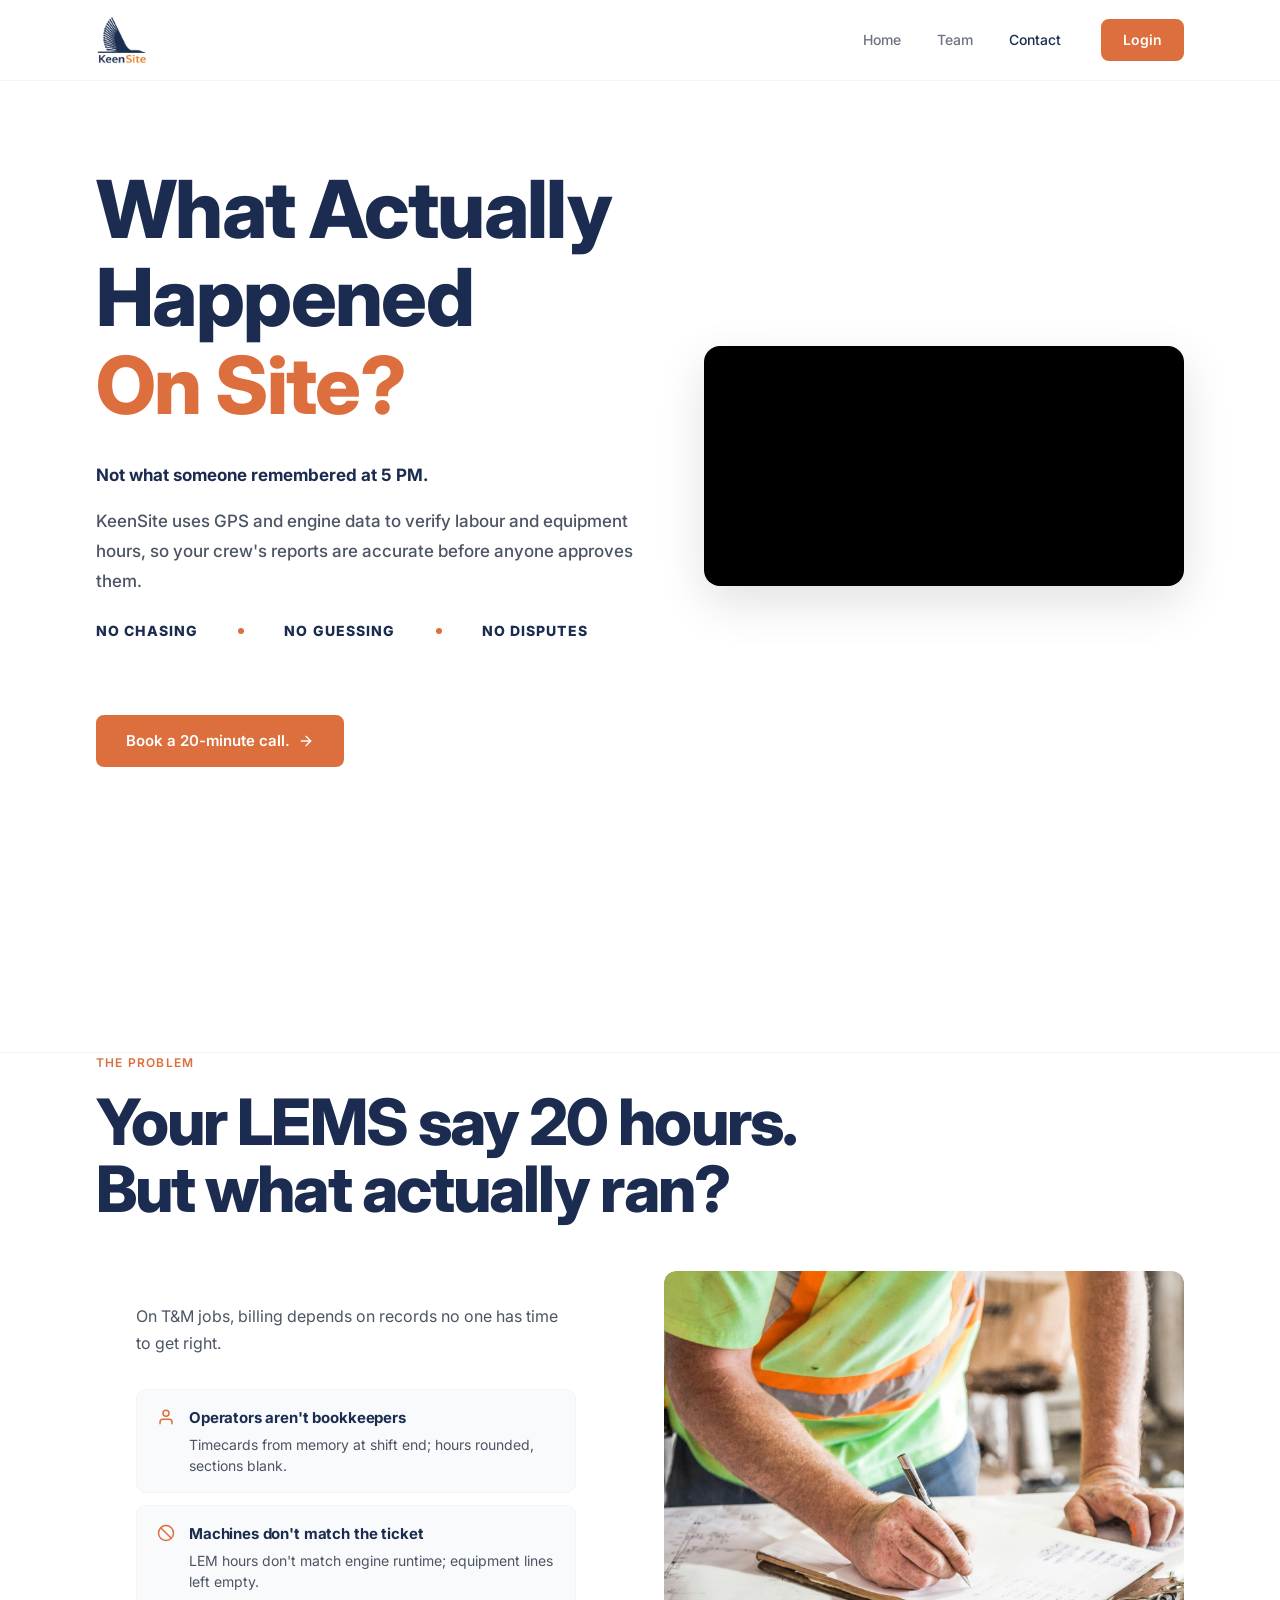
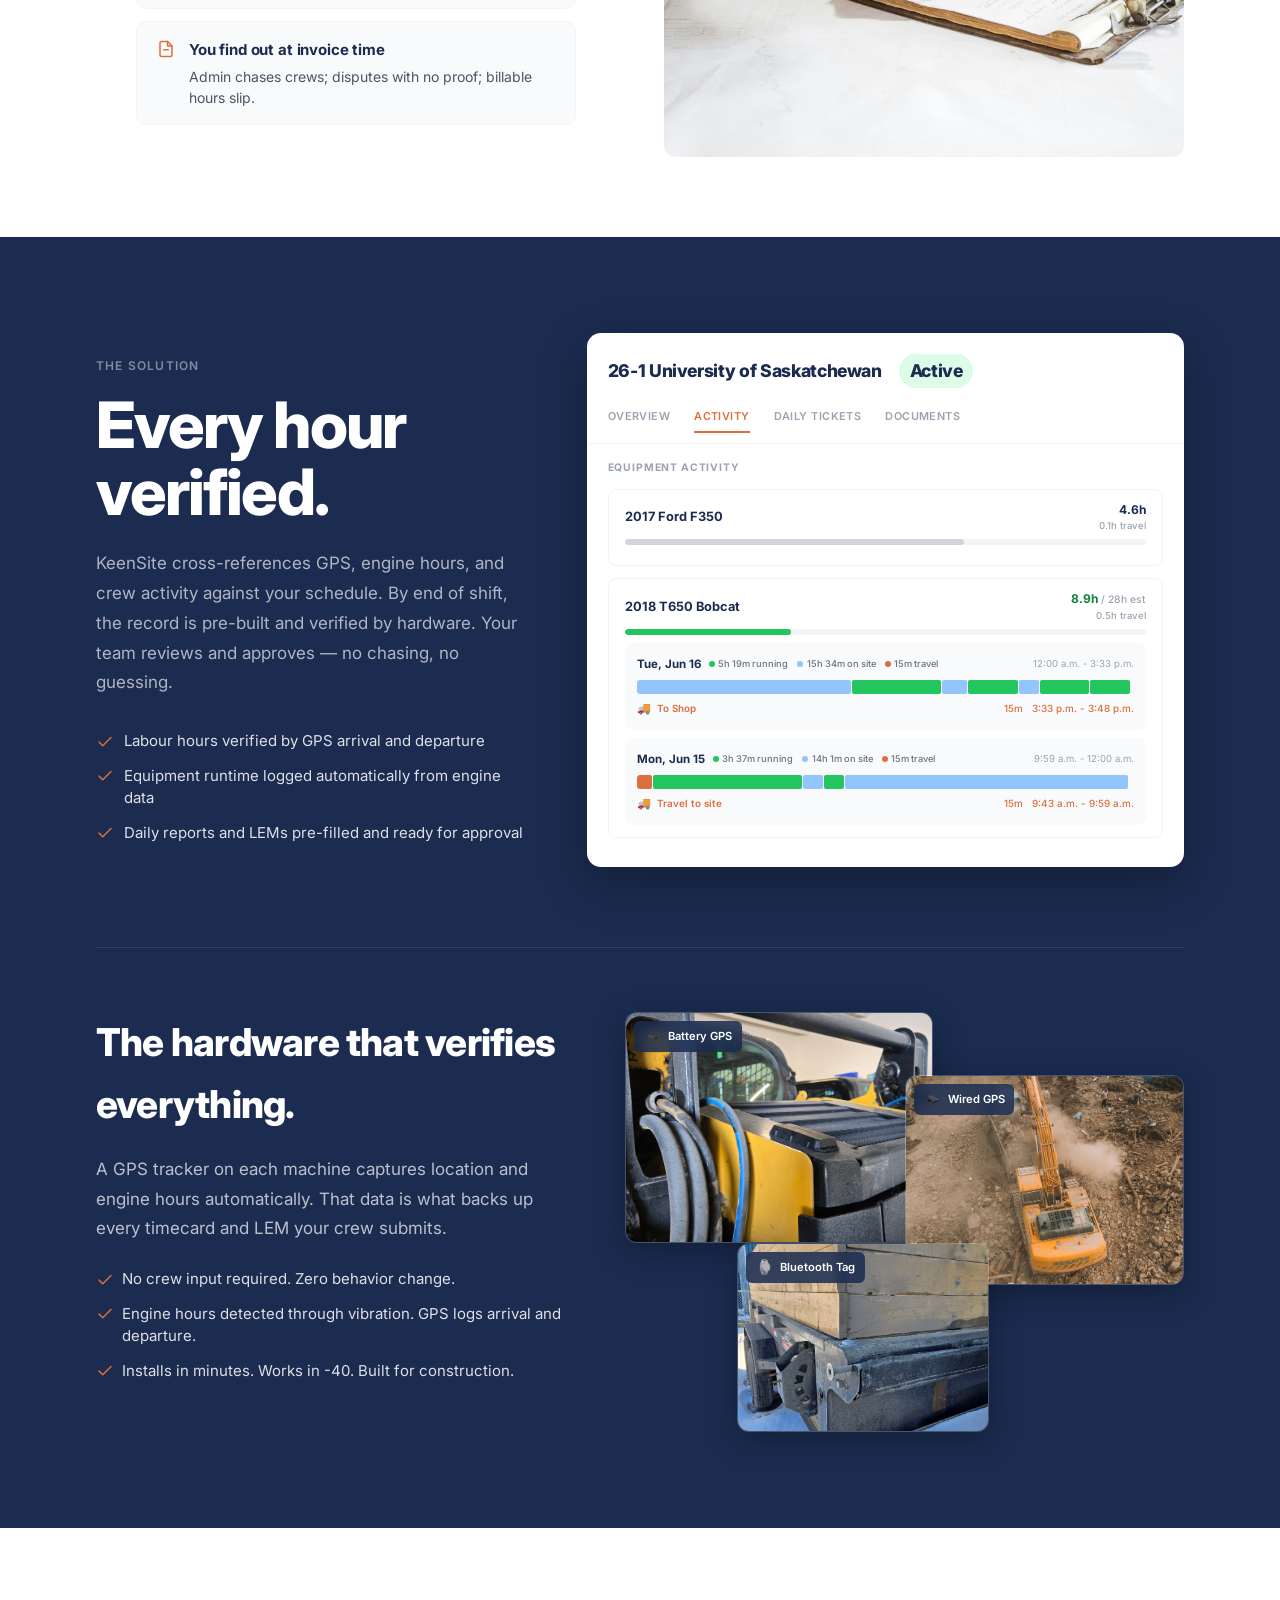
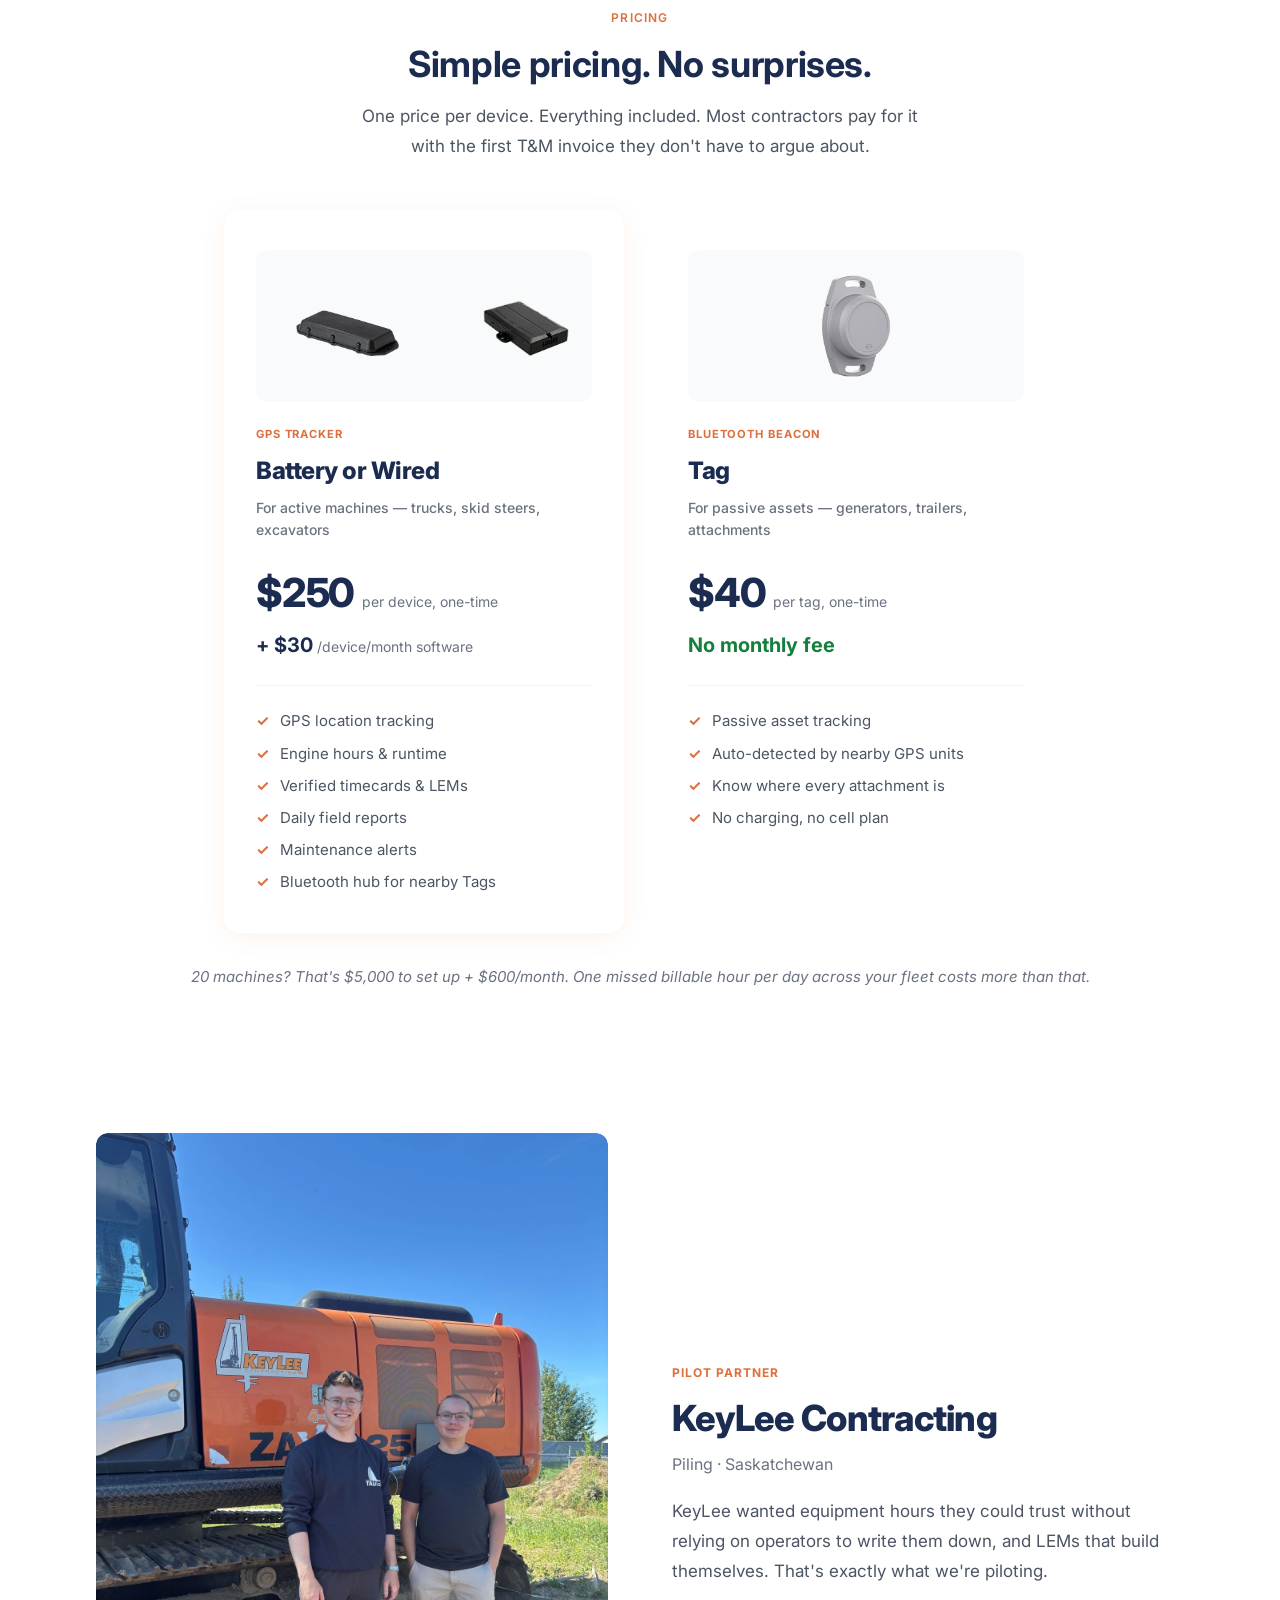
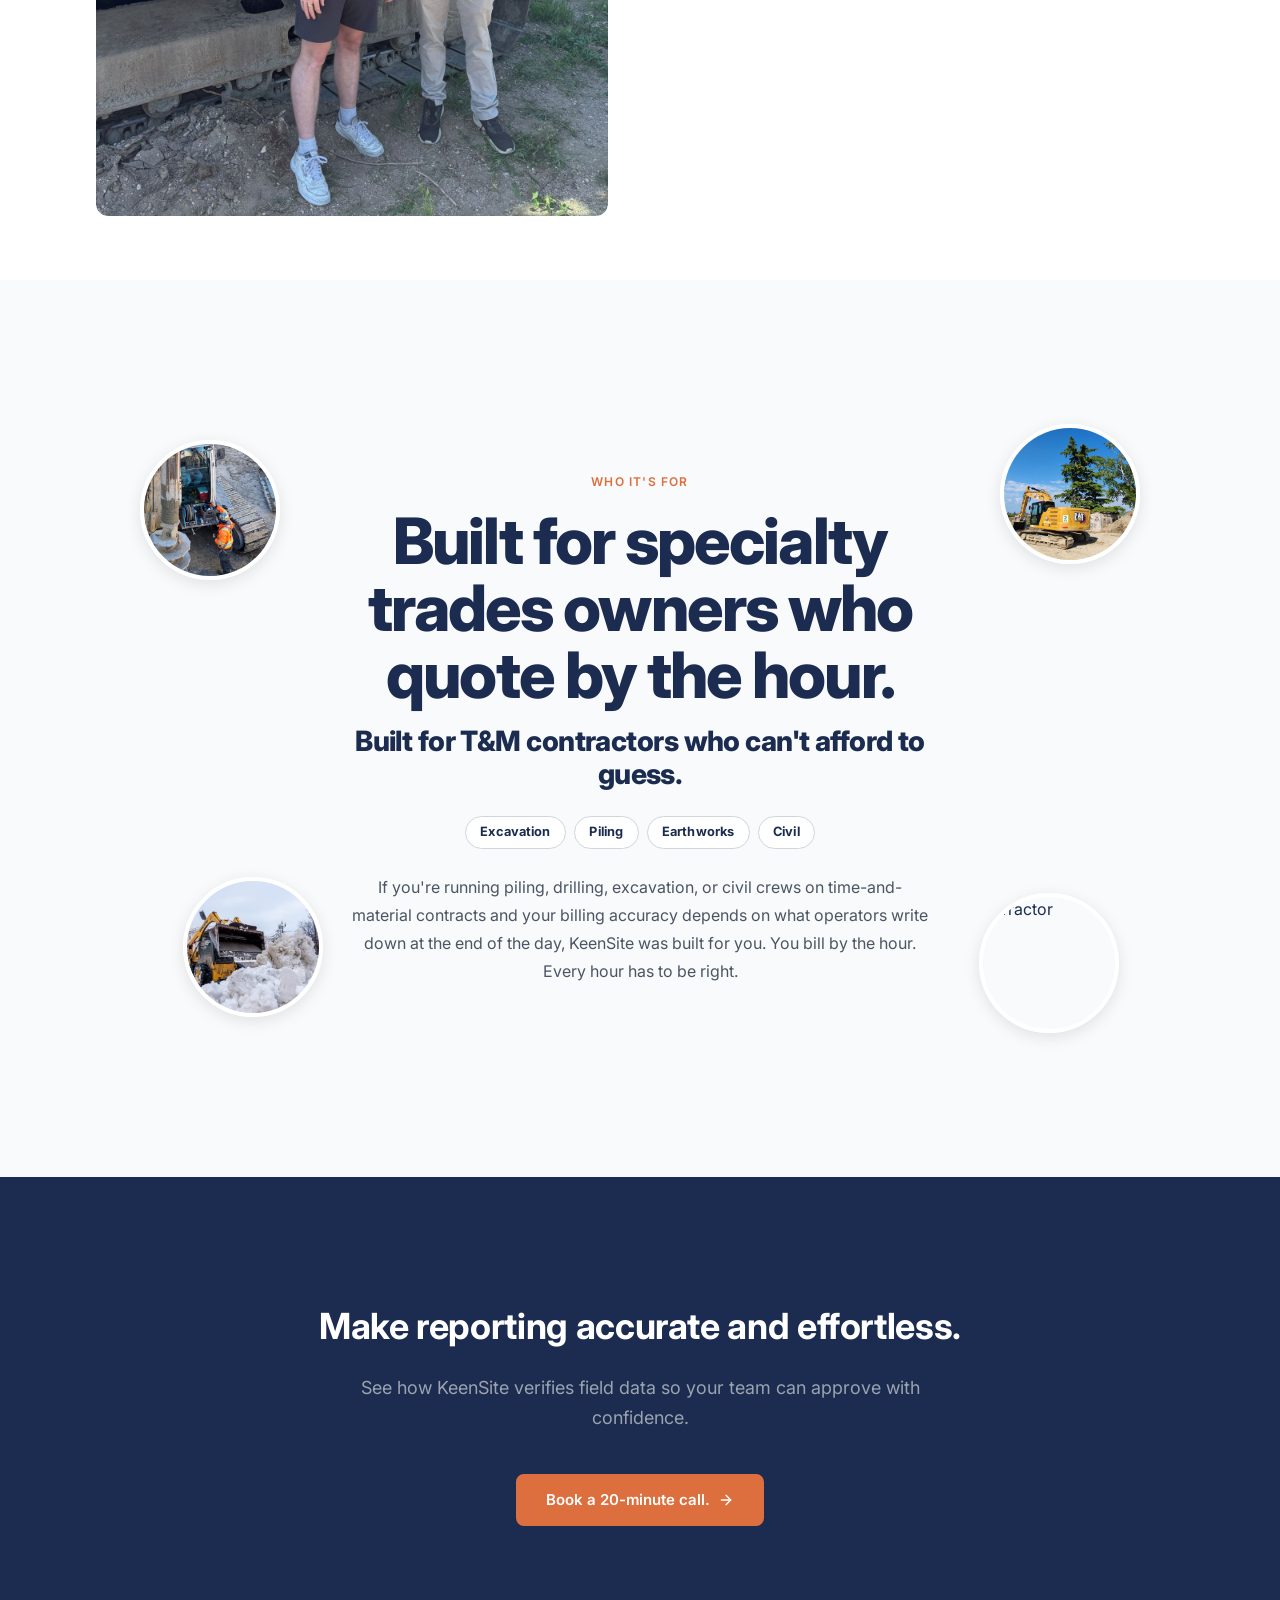
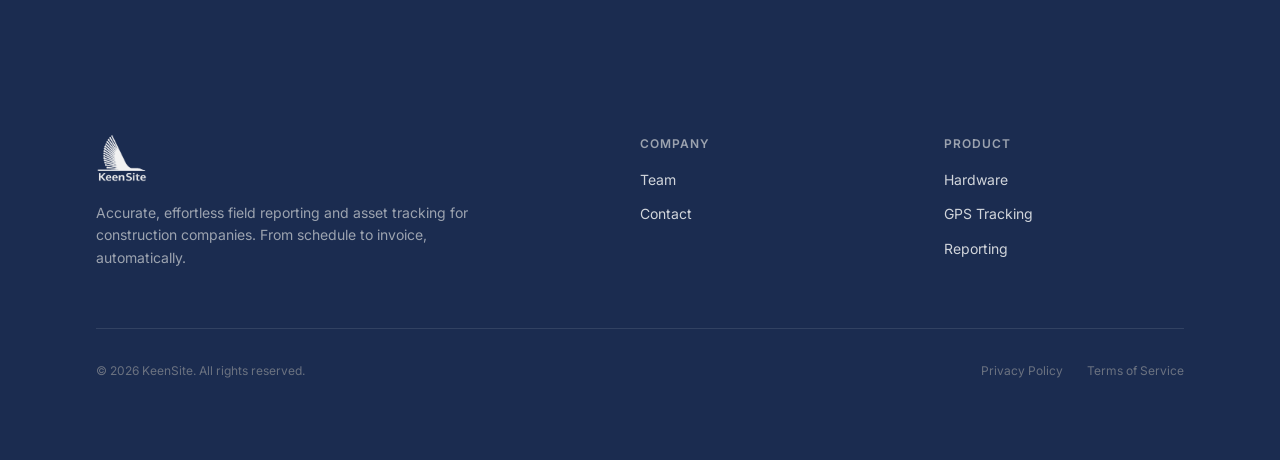
==== commit de5d6ea9: "trimmed sections/tabs" ====
--- a/index.html
+++ b/index.html
@@ -56,16 +56,12 @@
 
         <div class="navbar-links">
           <a href="/">Home</a>
-          <a href="/products/">Products</a>
-          <a href="/story/">Our Story</a>
           <a href="/team/">Team</a>
           <a href="/contact/" class="active">Contact</a>
         </div>
 
         <div id="mobileMenu" class="mobile-menu">
           <a href="/">Home</a>
-          <a href="/products/">Products</a>
-          <a href="/story/">Our Story</a>
           <a href="/team/">Team</a>
           <a href="/contact/" class="active">Contact</a>
         </div>
@@ -94,13 +90,13 @@
       <div class="hero-text">
         <h1 class="hero-split-headline">What Actually Happened<br><span class="hero-verified">On Site?</span></h1>
         <p><strong>Not what someone remembered at 5 PM.</strong></p>
-        <p>KeenSite automatically verifies labour, equipment, and job activity to generate accurate daily reports.</p>
+        <p>KeenSite uses GPS and engine data to verify labour and equipment hours, so your crew's reports are accurate before anyone approves them.</p>
         <div class="hero-tagline">
           <span>No Chasing</span>
           <span class="dot"></span>
           <span>No Guessing</span>
           <span class="dot"></span>
-          <span>No Headaches</span>
+          <span>No Disputes</span>
         </div>
         <a href="/contact/" class="btn btn-orange">
           Book a 20-minute call.
@@ -347,8 +343,8 @@
       <div class="sol-new-grid">
         <div class="sol-new-text">
           <p class="section-label" style="color:rgba(255,255,255,0.45);margin-bottom:1rem;">The Solution</p>
-          <h2 class="sol-new-h">Every hour verified.<br>Every machine accounted for.</h2>
-          <p class="sol-new-sub">KeenSite cross-references GPS, engine hours, and crew activity against your schedule. By end of shift, the record is built and verified. No chasing, no paperwork.</p>
+          <h2 class="sol-new-h">Every hour verified.</h2>
+          <p class="sol-new-sub">KeenSite cross-references GPS, engine hours, and crew activity against your schedule. By end of shift, the record is pre-built and verified by hardware. Your team reviews and approves — no chasing, no guessing.</p>
           <div class="sol-new-features">
             <div class="sol-new-feat">
               <svg xmlns="http://www.w3.org/2000/svg" width="18" height="18" fill="none" stroke="currentColor" stroke-width="2" stroke-linecap="round" stroke-linejoin="round" viewBox="0 0 24 24"><polyline points="20 6 9 17 4 12"/></svg>
@@ -360,7 +356,7 @@
             </div>
             <div class="sol-new-feat">
               <svg xmlns="http://www.w3.org/2000/svg" width="18" height="18" fill="none" stroke="currentColor" stroke-width="2" stroke-linecap="round" stroke-linejoin="round" viewBox="0 0 24 24"><polyline points="20 6 9 17 4 12"/></svg>
-              <span>Daily reports and LEMs ready to send by morning</span>
+              <span>Daily reports and LEMs pre-filled and ready for approval</span>
             </div>
           </div>
         </div>
@@ -707,6 +703,95 @@
       </div>
     </div>
   </section>
+
+  <!-- PRICING -->
+  <section class="section section-white pricing-section">
+    <div class="container">
+      <div class="pricing-header">
+        <p class="section-label">Pricing</p>
+        <h2 class="pricing-headline">Simple pricing. No surprises.</h2>
+        <p class="pricing-sub">One price per device. Everything included. Most contractors pay for it with the first T&M invoice they don't have to argue about.</p>
+      </div>
+      <div class="pricing-grid">
+        <div class="pricing-card pricing-card-main">
+          <div class="pricing-card-images">
+            <img src="/images/battery.png" alt="Battery GPS Tracker" class="pricing-device-img">
+            <img src="/images/wired.png" alt="Wired GPS Tracker" class="pricing-device-img">
+          </div>
+          <div class="pricing-card-badge">GPS Tracker</div>
+          <h3 class="pricing-card-name">Battery or Wired</h3>
+          <p class="pricing-card-use">For active machines — trucks, skid steers, excavators</p>
+          <div class="pricing-card-price">
+            <span class="pricing-amt">$250</span>
+            <span class="pricing-term">per device, one-time</span>
+          </div>
+          <div class="pricing-card-monthly">
+            <span class="pricing-monthly-amt">+ $30</span>
+            <span class="pricing-monthly-term">/device/month software</span>
+          </div>
+          <ul class="pricing-includes">
+            <li>GPS location tracking</li>
+            <li>Engine hours &amp; runtime</li>
+            <li>Verified timecards &amp; LEMs</li>
+            <li>Daily field reports</li>
+            <li>Maintenance alerts</li>
+            <li>Bluetooth hub for nearby Tags</li>
+          </ul>
+        </div>
+        <div class="pricing-card pricing-card-tag">
+          <div class="pricing-card-images">
+            <img src="/images/tag.png" alt="Bluetooth Tag" class="pricing-device-img">
+          </div>
+          <div class="pricing-card-badge">Bluetooth Beacon</div>
+          <h3 class="pricing-card-name">Tag</h3>
+          <p class="pricing-card-use">For passive assets — generators, trailers, attachments</p>
+          <div class="pricing-card-price">
+            <span class="pricing-amt">$40</span>
+            <span class="pricing-term">per tag, one-time</span>
+          </div>
+          <div class="pricing-card-monthly">
+            <span class="pricing-monthly-amt pricing-monthly-free">No monthly fee</span>
+          </div>
+          <ul class="pricing-includes">
+            <li>Passive asset tracking</li>
+            <li>Auto-detected by nearby GPS units</li>
+            <li>Know where every attachment is</li>
+            <li>No charging, no cell plan</li>
+          </ul>
+        </div>
+      </div>
+      <p class="pricing-footnote">20 machines? That's $5,000 to set up + $600/month. One missed billable hour per day across your fleet costs more than that.</p>
+    </div>
+  </section>
+
+  <style>
+    .pricing-section { padding: 5rem 0; }
+    .pricing-header { text-align: center; margin-bottom: 3rem; }
+    .pricing-headline { font-size: var(--headline-display-size); font-weight: 800; color: var(--indigo); letter-spacing: -0.03em; line-height: 1.05; margin: 0 0 1rem; }
+    .pricing-sub { font-size: 1.0625rem; color: var(--gray-600); line-height: 1.75; max-width: 36rem; margin: 0 auto; }
+    .pricing-grid { display: grid; grid-template-columns: 1fr 1fr; gap: 2rem; max-width: 52rem; margin: 0 auto; }
+    .pricing-card { background: #fff; border: 1.5px solid var(--gray-200); border-radius: 1rem; padding: 2.5rem 2rem; display: flex; flex-direction: column; }
+    .pricing-card-images { display: flex; align-items: center; justify-content: center; gap: 1.5rem; margin-bottom: 1.5rem; padding: 1rem; background: var(--gray-50); border-radius: 0.75rem; }
+    .pricing-device-img { height: 120px; width: auto; object-fit: contain; }
+    .pricing-card-main { border-color: var(--orange); box-shadow: 0 4px 24px rgba(234,88,12,0.08); }
+    .pricing-card-badge { font-size: 0.7rem; font-weight: 700; color: var(--orange); text-transform: uppercase; letter-spacing: 0.08em; margin-bottom: 0.5rem; }
+    .pricing-card-name { font-size: 1.5rem; font-weight: 800; color: var(--indigo); margin: 0 0 0.4rem; letter-spacing: -0.02em; }
+    .pricing-card-use { font-size: 0.875rem; color: var(--gray-500); margin: 0 0 1.25rem; font-weight: 500; }
+    .pricing-card-price { display: flex; align-items: baseline; gap: 0.5rem; margin-bottom: 0.25rem; }
+    .pricing-amt { font-size: 2.5rem; font-weight: 800; color: var(--indigo); letter-spacing: -0.03em; }
+    .pricing-term { font-size: 0.875rem; color: var(--gray-500); }
+    .pricing-card-monthly { margin-bottom: 1.5rem; padding-bottom: 1.5rem; border-bottom: 1px solid var(--gray-100); }
+    .pricing-monthly-amt { font-size: 1.25rem; font-weight: 700; color: var(--indigo); }
+    .pricing-monthly-term { font-size: 0.875rem; color: var(--gray-500); }
+    .pricing-monthly-free { color: #15803d; }
+    .pricing-includes { list-style: none; padding: 0; margin: 0; display: flex; flex-direction: column; gap: 0.6rem; }
+    .pricing-includes li { font-size: 0.9375rem; color: var(--gray-600); padding-left: 1.5rem; position: relative; line-height: 1.5; }
+    .pricing-includes li::before { content: '✓'; position: absolute; left: 0; color: var(--orange); font-weight: 700; }
+    .pricing-footnote { text-align: center; margin-top: 2rem; font-size: 0.9375rem; color: var(--gray-500); font-style: italic; }
+    @media (max-width: 700px) {
+      .pricing-grid { grid-template-columns: 1fr; }
+    }
+  </style>
 
   <style>
     .sol-new { background: var(--indigo); padding: 6rem 0; }
@@ -887,7 +972,6 @@
             <span class="wif-pill">Excavation</span>
             <span class="wif-pill">Piling</span>
             <span class="wif-pill">Earthworks</span>
-            <span class="wif-pill">Line Painting</span>
             <span class="wif-pill">Civil</span>
           </div>
           <p class="wif-desc">If you're running piling, drilling, excavation, or civil crews on time-and-material contracts and your billing accuracy depends on what operators write down at the end of the day, KeenSite was built for you. You bill by the hour. Every hour has to be right.</p>
@@ -921,8 +1005,8 @@
   <!-- CTA -->
   <section class="section section-indigo cta-section">
     <div class="container">
-      <h2>Make reporting and billing automatic.</h2>
-      <p>See how KeenSite can eliminate the gap between field work and accurate billing for your team.</p>
+      <h2>Make reporting accurate and effortless.</h2>
+      <p>See how KeenSite verifies field data so your team can approve with confidence.</p>
       <a href="/contact/" class="btn btn-orange">
         Book a 20-minute call.
         <svg xmlns="http://www.w3.org/2000/svg" viewBox="0 0 24 24" width="16" height="16" fill="none"
@@ -947,15 +1031,14 @@
         </div>
         <div class="footer-col">
           <h4>Company</h4>
-          <a href="/story/">Our Story</a>
           <a href="/team/">Team</a>
           <a href="/contact/">Contact</a>
         </div>
         <div class="footer-col">
           <h4>Product</h4>
-          <a href="/">Features</a>
-          <a href="/">GPS Tracking</a>
-          <a href="/">Reporting</a>
+          <a href="/#hardware">Hardware</a>
+          <a href="/#pricing">GPS Tracking</a>
+          <a href="/#solution">Reporting</a>
         </div>
       </div>
       <div class="footer-bottom">
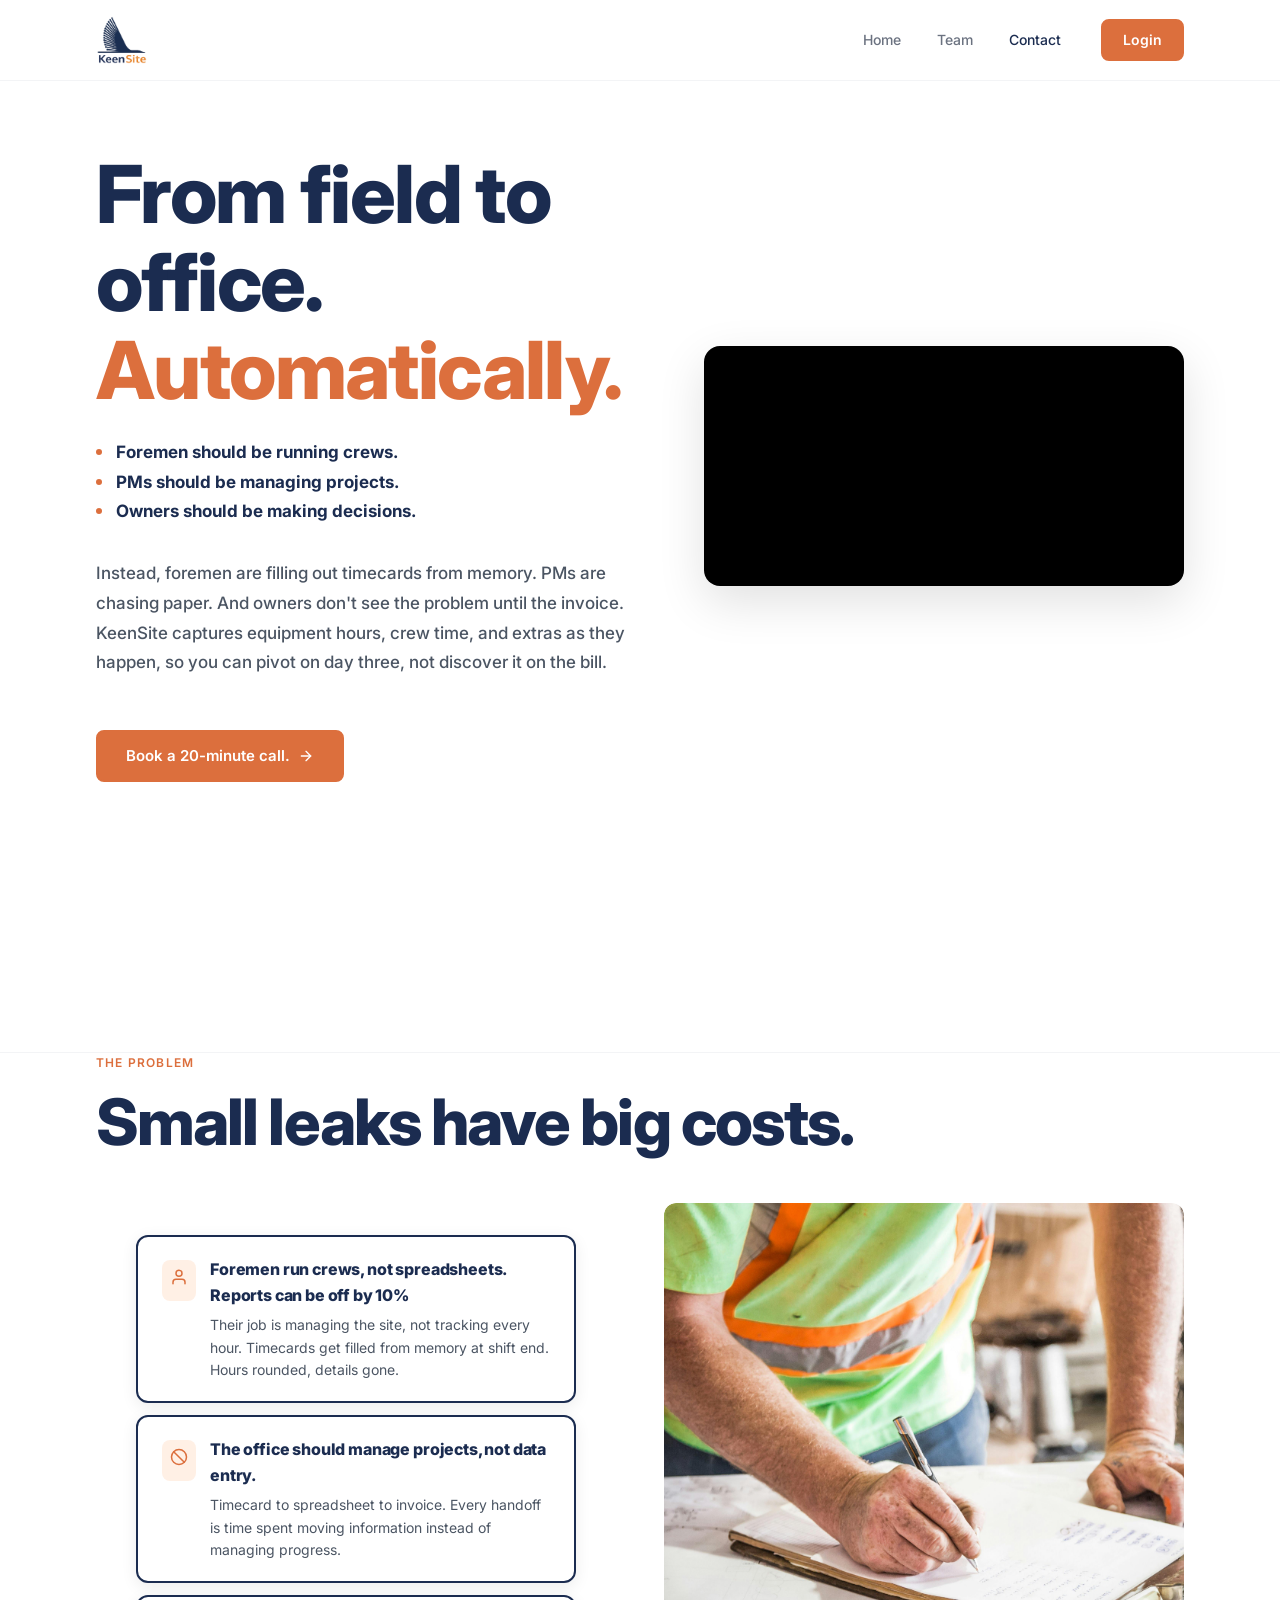
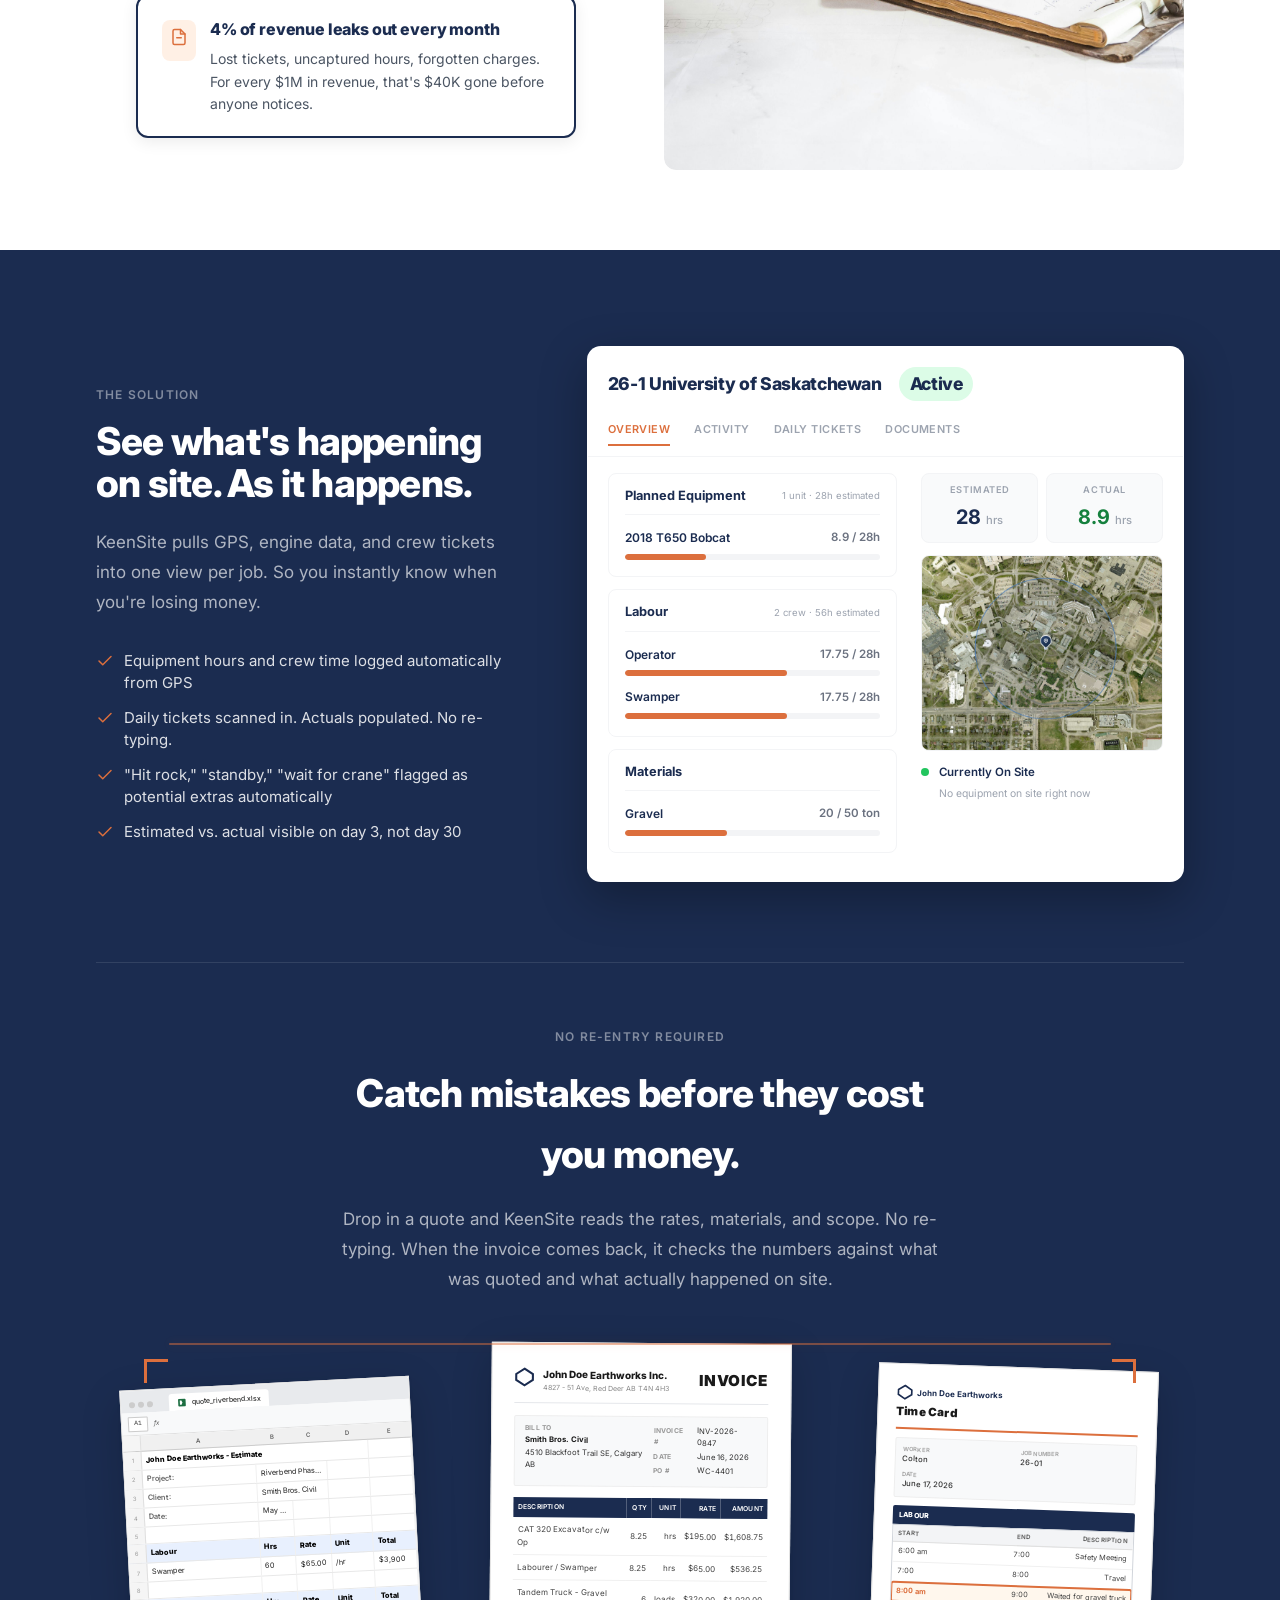
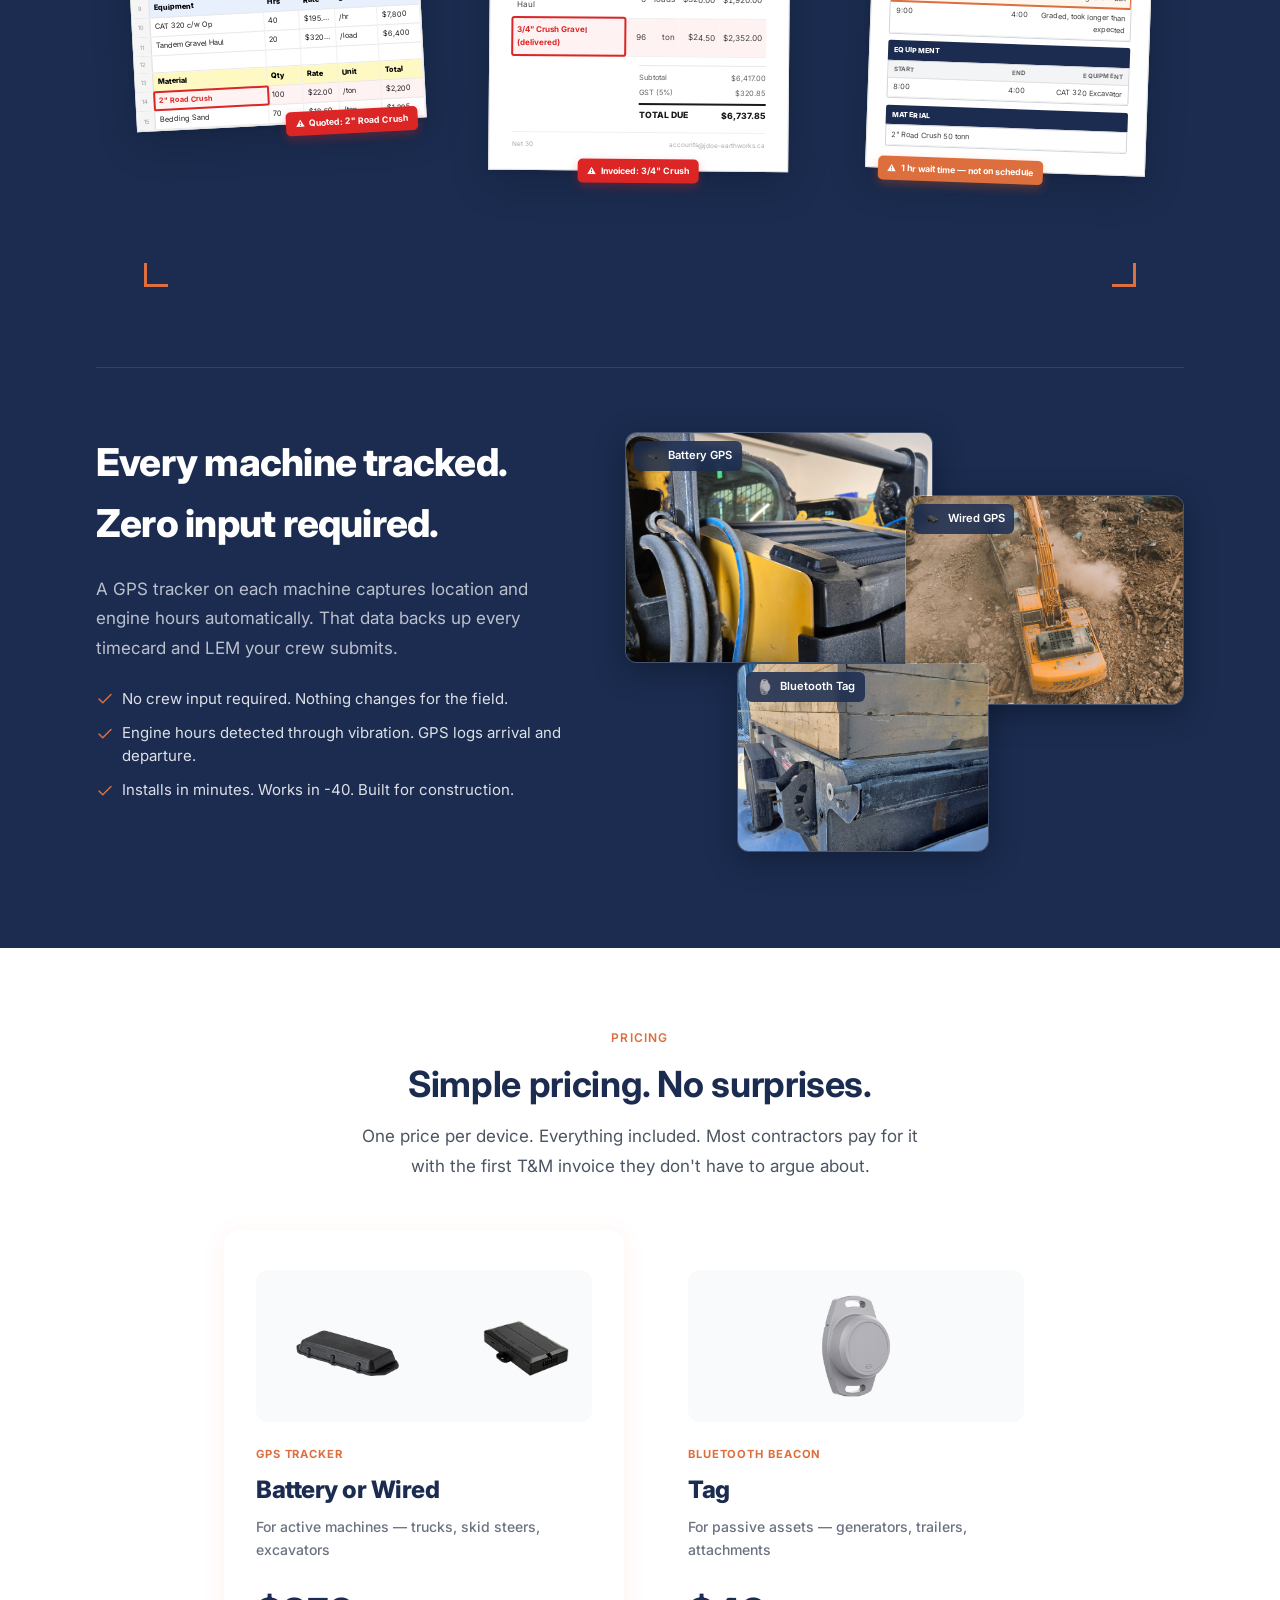
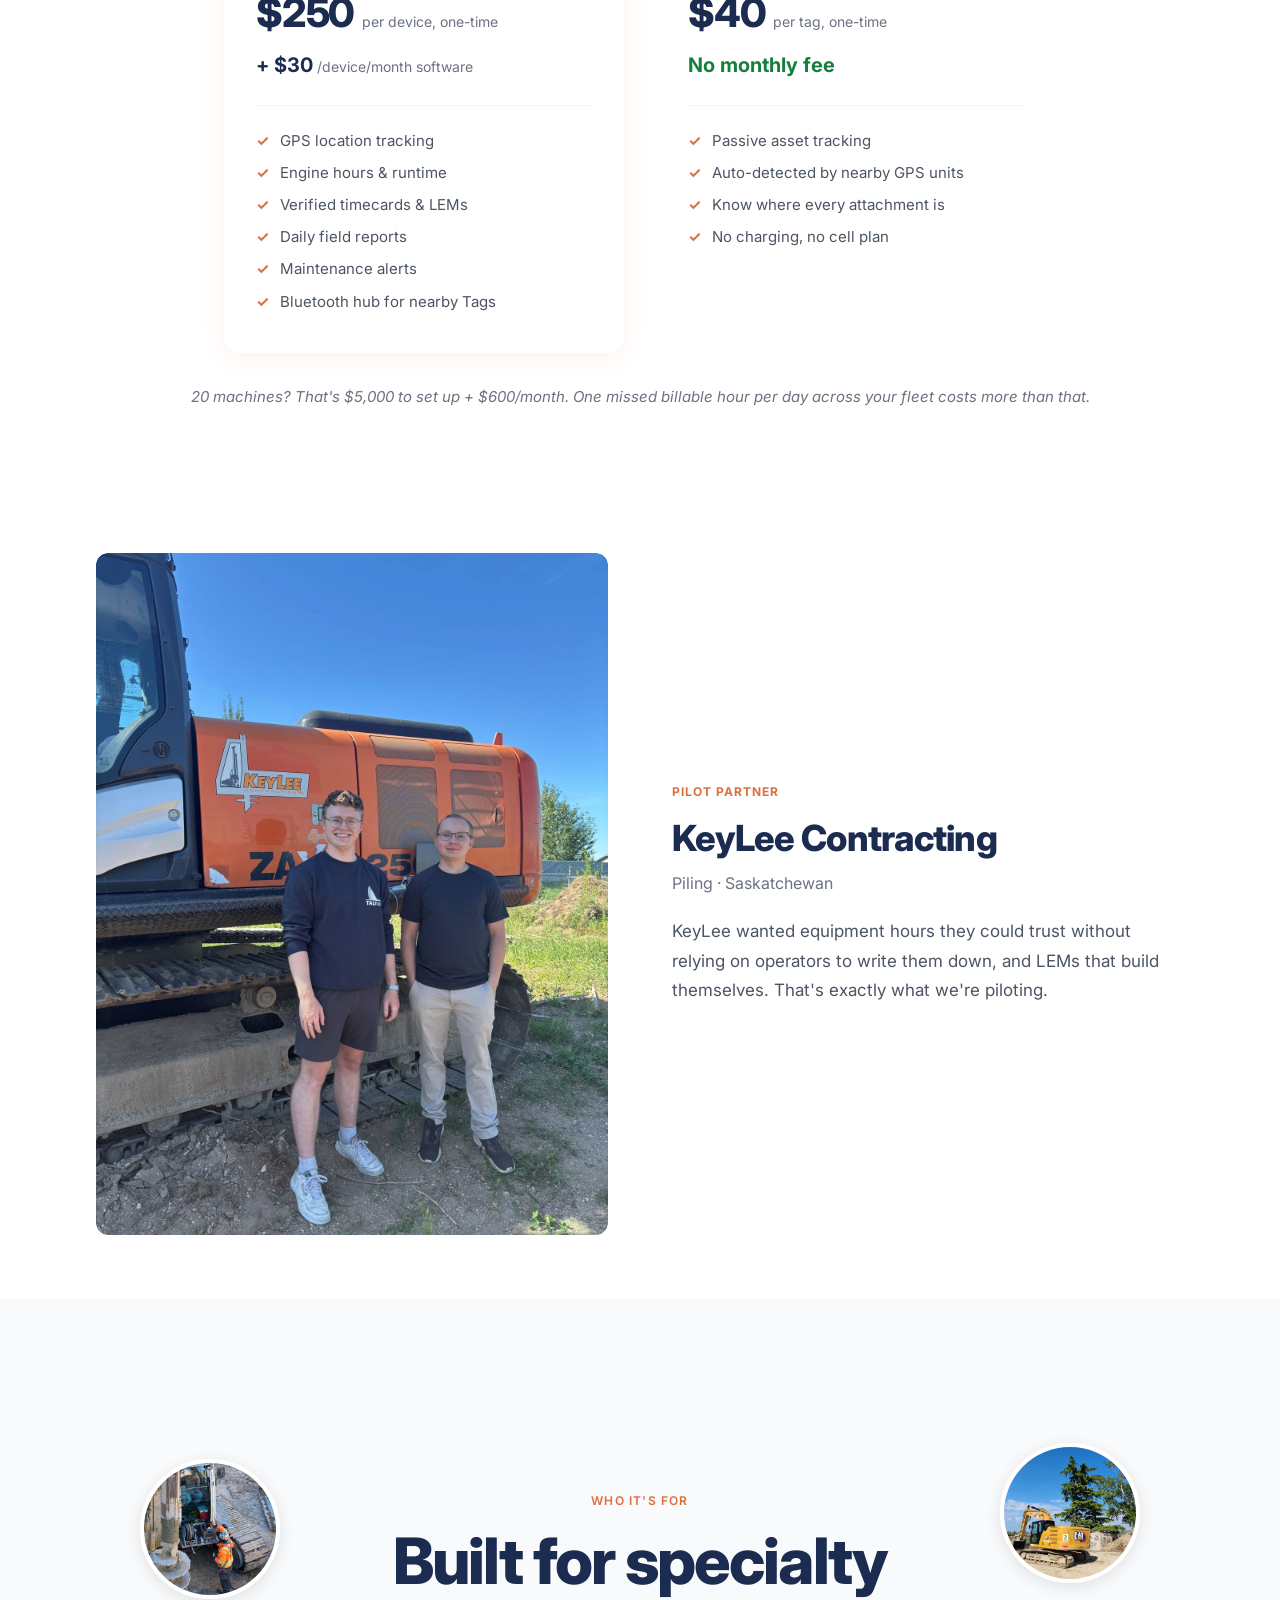
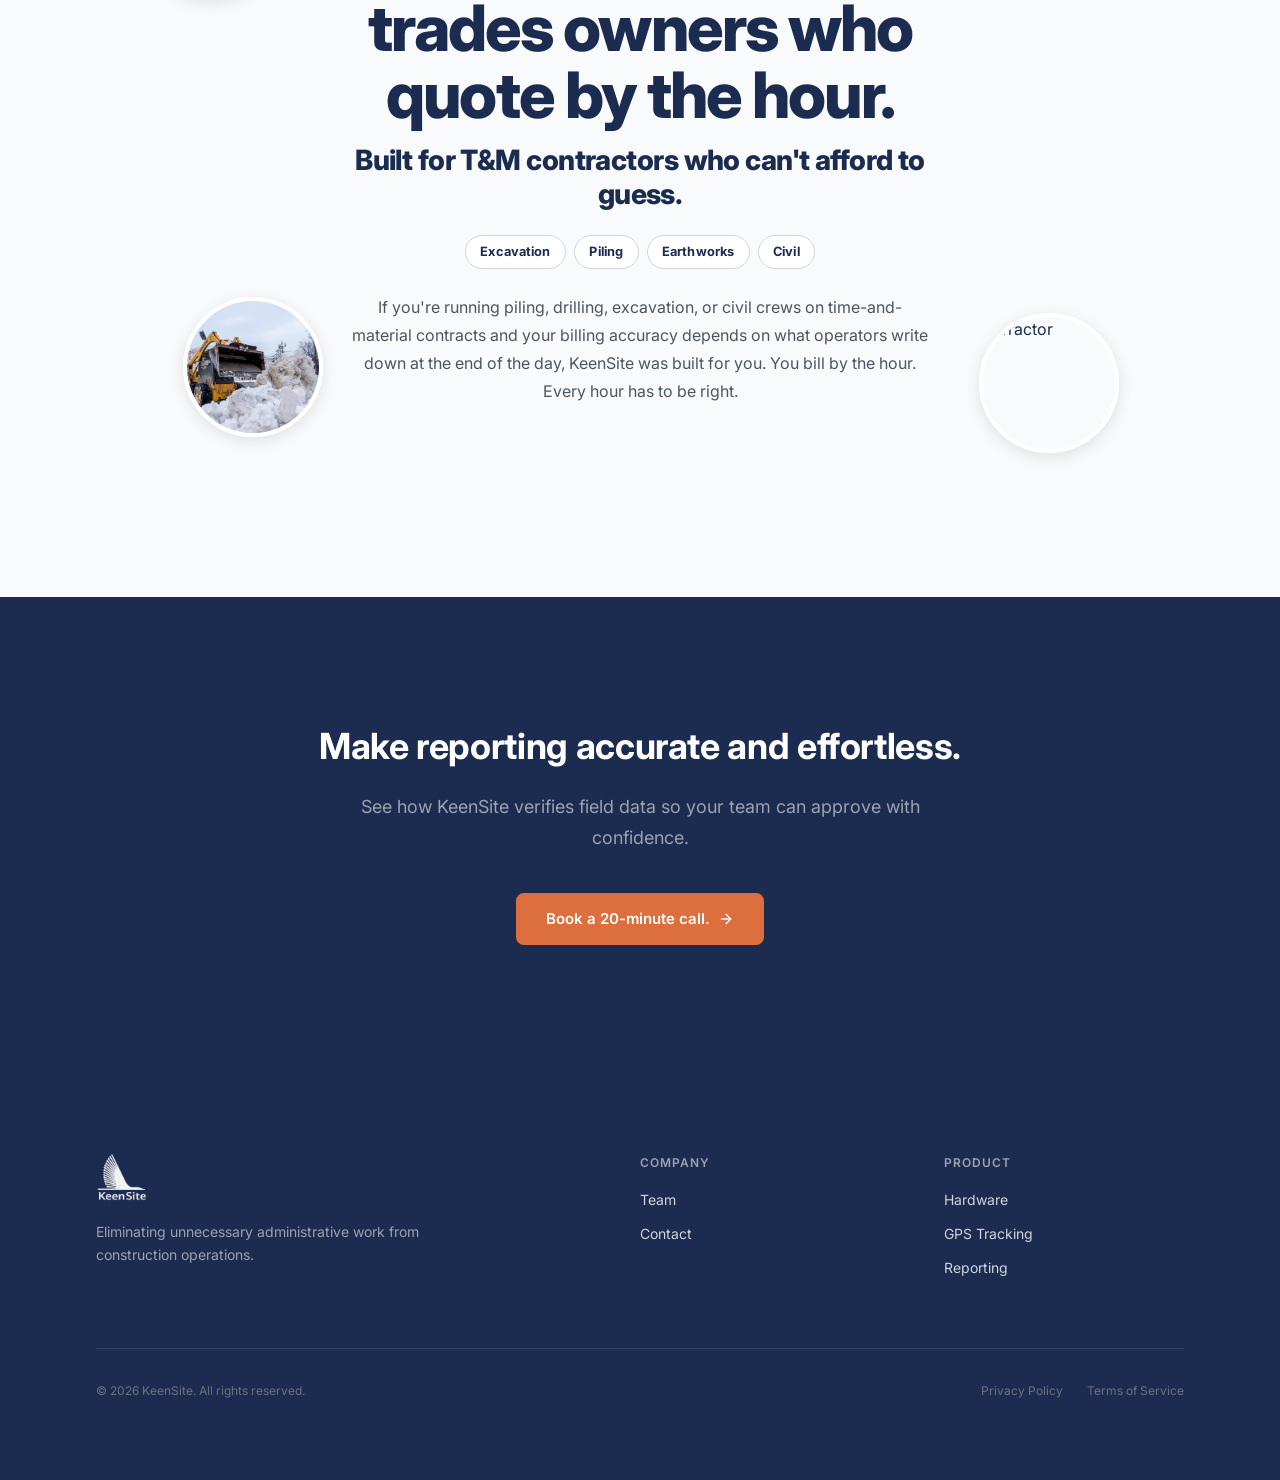
==== commit b2fa2075: "updated messaging, include document reading" ====
--- a/index.html
+++ b/index.html
@@ -49,7 +49,7 @@
   <nav class="navbar">
     <div class="container navbar-inner">
       <a href="/" class="navbar-logo">
-        <img src="/images/logo.png" alt="Taulab">
+        <img src="/images/logo.png" alt="KeenSite">
       </a>
 
       <div class="navbar-right">
@@ -88,16 +88,13 @@
   <section class="hero hero-split">
     <div class="container hero-split-inner">
       <div class="hero-text">
-        <h1 class="hero-split-headline">What Actually Happened<br><span class="hero-verified">On Site?</span></h1>
-        <p><strong>Not what someone remembered at 5 PM.</strong></p>
-        <p>KeenSite uses GPS and engine data to verify labour and equipment hours, so your crew's reports are accurate before anyone approves them.</p>
-        <div class="hero-tagline">
-          <span>No Chasing</span>
-          <span class="dot"></span>
-          <span>No Guessing</span>
-          <span class="dot"></span>
-          <span>No Disputes</span>
-        </div>
+        <h1 class="hero-split-headline">From field to office.<br><span class="hero-verified">Automatically.</span></h1>
+        <ul class="hero-bullets">
+          <li>Foremen should be running crews.</li>
+          <li>PMs should be managing projects.</li>
+          <li>Owners should be making decisions.</li>
+        </ul>
+        <p>Instead, foremen are filling out timecards from memory. PMs are chasing paper. And owners don't see the problem until the invoice. KeenSite captures equipment hours, crew time, and extras as they happen, so you can pivot on day three, not discover it on the bill.</p>
         <a href="/contact/" class="btn btn-orange">
           Book a 20-minute call.
           <svg xmlns="http://www.w3.org/2000/svg" viewBox="0 0 24 24" width="16" height="16" fill="none"
@@ -155,14 +152,43 @@
     .hero-text p strong {
       color: var(--indigo);
     }
+    .hero-bullets {
+      list-style: none;
+      padding: 0;
+      margin: 0 0 1.25rem;
+    }
+    .hero-bullets li {
+      font-size: 1.0625rem;
+      font-weight: 700;
+      color: var(--indigo);
+      line-height: 1.75;
+      padding-left: 1.25rem;
+      position: relative;
+    }
+    .hero-bullets li::before {
+      content: "";
+      position: absolute;
+      left: 0;
+      top: 0.65em;
+      width: 6px;
+      height: 6px;
+      border-radius: 50%;
+      background: var(--orange);
+    }
     .hero-text .hero-tagline {
       margin: 1.5rem 0 2rem;
+      display: flex;
+      gap: 1.25rem;
+      flex-wrap: wrap;
+    }
+    .hero-tag-item {
+      display: flex;
+      align-items: center;
+      gap: 0.4rem;
+      font-size: 0.875rem;
+      font-weight: 700;
       color: var(--indigo);
-      justify-content: flex-start;
-      font-weight: 800;
-      flex-wrap: nowrap;
-      font-size: 0.875rem;
-      letter-spacing: 0.08em;
+      letter-spacing: 0.01em;
     }
     .hero-video-wrap {
       border-radius: 1rem;
@@ -193,8 +219,6 @@
         font-size: 1rem;
       }
       .hero-text .hero-tagline {
-        flex-wrap: wrap;
-        font-size: 0.8rem;
         gap: 0.75rem;
       }
       .hero-video-wrap {
@@ -209,7 +233,7 @@
   <section class="section section-white" style="padding-bottom:1.5rem; border-bottom: 1px solid var(--gray-100);"></section>
     <div class="container">
       <p class="section-label">The Problem</p>
-      <p class="prob-closer-text">Your LEMS say 20 hours.<br>But what actually ran?</p>
+      <p class="prob-closer-text">Small leaks have big costs.</p>
     </div>
   </section>
 
@@ -219,15 +243,14 @@
 
         <!-- Block 1: text + cards -->
         <div class="prob-block">
-          <p class="prob-sub">On T&amp;M jobs, billing depends on records no one has time to get right.</p>
           <div class="prob-cards">
             <div class="prob-card">
               <div class="prob-card-icon">
                 <svg xmlns="http://www.w3.org/2000/svg" width="18" height="18" fill="none" stroke="currentColor" stroke-width="2" stroke-linecap="round" stroke-linejoin="round" viewBox="0 0 24 24"><path d="M20 21v-2a4 4 0 0 0-4-4H8a4 4 0 0 0-4 4v2"/><circle cx="12" cy="7" r="4"/></svg>
               </div>
               <div>
-                <p class="prob-card-title">Operators aren't bookkeepers</p>
-                <p class="prob-card-body">Timecards from memory at shift end; hours rounded, sections blank.</p>
+                <p class="prob-card-title">Foremen run crews, not spreadsheets. Reports can be off by 10%</p>
+                <p class="prob-card-body">Their job is managing the site, not tracking every hour. Timecards get filled from memory at shift end. Hours rounded, details gone.</p>
               </div>
             </div>
             <div class="prob-card">
@@ -235,8 +258,8 @@
                 <svg xmlns="http://www.w3.org/2000/svg" width="18" height="18" fill="none" stroke="currentColor" stroke-width="2" stroke-linecap="round" stroke-linejoin="round" viewBox="0 0 24 24"><circle cx="12" cy="12" r="10"/><line x1="4.93" y1="4.93" x2="19.07" y2="19.07"/></svg>
               </div>
               <div>
-                <p class="prob-card-title">Machines don't match the ticket</p>
-                <p class="prob-card-body">LEM hours don't match engine runtime; equipment lines left empty.</p>
+                <p class="prob-card-title">The office should manage projects, not data entry.</p>
+                <p class="prob-card-body">Timecard to spreadsheet to invoice. Every handoff is time spent moving information instead of managing progress.</p>
               </div>
             </div>
             <div class="prob-card">
@@ -244,8 +267,8 @@
                 <svg xmlns="http://www.w3.org/2000/svg" width="18" height="18" fill="none" stroke="currentColor" stroke-width="2" stroke-linecap="round" stroke-linejoin="round" viewBox="0 0 24 24"><path d="M14 2H6a2 2 0 0 0-2 2v16a2 2 0 0 0 2 2h12a2 2 0 0 0 2-2V8z"/><polyline points="14 2 14 8 20 8"/><line x1="9" y1="13" x2="15" y2="13"/></svg>
               </div>
               <div>
-                <p class="prob-card-title">You find out at invoice time</p>
-                <p class="prob-card-body">Admin chases crews; disputes with no proof; billable hours slip.</p>
+                <p class="prob-card-title">4% of revenue leaks out every month</p>
+                <p class="prob-card-body">Lost tickets, uncaptured hours, forgotten charges. For every $1M in revenue, that's $40K gone before anyone notices.</p>
               </div>
             </div>
           </div>
@@ -287,27 +310,36 @@
       display: flex;
       align-items: flex-start;
       gap: 0.875rem;
-      background: var(--gray-50);
-      border: 1px solid var(--gray-100);
-      border-radius: 0.625rem;
-      padding: 1rem 1.25rem;
+      background: #ffffff;
+      border: 2px solid var(--indigo);
+      border-radius: 0.75rem;
+      padding: 1.25rem 1.5rem;
+      box-shadow: 0 4px 16px rgba(0, 0, 0, 0.08);
+      transition: transform 0.2s ease, box-shadow 0.2s ease;
+    }
+    .prob-card:hover {
+      transform: translateY(-2px);
+      box-shadow: 0 8px 24px rgba(0, 0, 0, 0.12);
     }
     .prob-card-icon {
       color: var(--orange);
       flex-shrink: 0;
-      margin-top: 0.1rem;
+      margin-top: 0.15rem;
+      background: rgba(255, 107, 0, 0.1);
+      border-radius: 0.5rem;
+      padding: 0.5rem;
     }
     .prob-card-title {
-      font-size: 0.9375rem;
-      font-weight: 700;
+      font-size: 1rem;
+      font-weight: 800;
       color: var(--indigo);
-      margin: 0 0 0.25rem;
+      margin: 0 0 0.35rem;
       letter-spacing: -0.01em;
     }
     .prob-card-body {
       font-size: 0.875rem;
       color: var(--gray-600);
-      line-height: 1.5;
+      line-height: 1.6;
       margin: 0;
     }
     .prob-closer-text {
@@ -343,20 +375,24 @@
       <div class="sol-new-grid">
         <div class="sol-new-text">
           <p class="section-label" style="color:rgba(255,255,255,0.45);margin-bottom:1rem;">The Solution</p>
-          <h2 class="sol-new-h">Every hour verified.</h2>
-          <p class="sol-new-sub">KeenSite cross-references GPS, engine hours, and crew activity against your schedule. By end of shift, the record is pre-built and verified by hardware. Your team reviews and approves — no chasing, no guessing.</p>
+          <h2 class="sol-new-h">See what's happening on site. As it happens.</h2>
+          <p class="sol-new-sub">KeenSite pulls GPS, engine data, and crew tickets into one view per job. So you instantly know when you're losing money.</p>
           <div class="sol-new-features">
             <div class="sol-new-feat">
               <svg xmlns="http://www.w3.org/2000/svg" width="18" height="18" fill="none" stroke="currentColor" stroke-width="2" stroke-linecap="round" stroke-linejoin="round" viewBox="0 0 24 24"><polyline points="20 6 9 17 4 12"/></svg>
-              <span>Labour hours verified by GPS arrival and departure</span>
+              <span>Equipment hours and crew time logged automatically from GPS</span>
             </div>
             <div class="sol-new-feat">
               <svg xmlns="http://www.w3.org/2000/svg" width="18" height="18" fill="none" stroke="currentColor" stroke-width="2" stroke-linecap="round" stroke-linejoin="round" viewBox="0 0 24 24"><polyline points="20 6 9 17 4 12"/></svg>
-              <span>Equipment runtime logged automatically from engine data</span>
+              <span>Daily tickets scanned in. Actuals populated. No re-typing.</span>
             </div>
             <div class="sol-new-feat">
               <svg xmlns="http://www.w3.org/2000/svg" width="18" height="18" fill="none" stroke="currentColor" stroke-width="2" stroke-linecap="round" stroke-linejoin="round" viewBox="0 0 24 24"><polyline points="20 6 9 17 4 12"/></svg>
-              <span>Daily reports and LEMs pre-filled and ready for approval</span>
+              <span>"Hit rock," "standby," "wait for crane" flagged as potential extras automatically</span>
+            </div>
+            <div class="sol-new-feat">
+              <svg xmlns="http://www.w3.org/2000/svg" width="18" height="18" fill="none" stroke="currentColor" stroke-width="2" stroke-linecap="round" stroke-linejoin="round" viewBox="0 0 24 24"><polyline points="20 6 9 17 4 12"/></svg>
+              <span>Estimated vs. actual visible on day 3, not day 30</span>
             </div>
           </div>
         </div>
@@ -368,28 +404,32 @@
               <span class="sol-mockup-badge-active">Active</span>
             </div>
             <div class="sol-mockup-nav" id="sol-tabs">
-              <span data-tab="overview" onclick="solTab('overview')">Overview</span>
-              <span data-tab="activity" class="sol-mockup-nav-active" onclick="solTab('activity')">Activity</span>
+              <span data-tab="overview" class="sol-mockup-nav-active" onclick="solTab('overview')">Overview</span>
+              <span data-tab="activity" onclick="solTab('activity')">Activity</span>
               <span data-tab="tickets" onclick="solTab('tickets')">Daily Tickets</span>
               <span data-tab="documents" onclick="solTab('documents')">Documents</span>
             </div>
 
             <!-- OVERVIEW TAB -->
-            <div class="sol-mockup-body sol-tab-panel" id="sol-panel-overview" style="display:none;">
+            <div class="sol-mockup-body sol-tab-panel" id="sol-panel-overview">
               <div class="sol-overview-grid">
                 <div class="sol-overview-left">
                   <div class="sol-ov-section">
                     <div class="sol-ov-section-head"><span class="sol-ov-section-title">Planned Equipment</span><span class="sol-ov-section-meta">1 unit &middot; 28h estimated</span></div>
-                    <div class="sol-ov-row"><span class="sol-ov-row-name">2018 T650 Bobcat</span><span class="sol-ov-row-val">28h</span></div>
+                    <div class="sol-ov-row"><span class="sol-ov-row-name">2018 T650 Bobcat</span><span class="sol-ov-row-val">8.9 / 28h</span></div>
+                    <div class="sol-ov-progress"><div class="sol-ov-progress-bar" style="width: 31.8%;"></div></div>
                   </div>
                   <div class="sol-ov-section">
                     <div class="sol-ov-section-head"><span class="sol-ov-section-title">Labour</span><span class="sol-ov-section-meta">2 crew &middot; 56h estimated</span></div>
-                    <div class="sol-ov-row"><span class="sol-ov-row-name">Operator (Colton)</span><span class="sol-ov-row-val">28h</span></div>
-                    <div class="sol-ov-row"><span class="sol-ov-row-name">Swamper (Dylan)</span><span class="sol-ov-row-val">28h</span></div>
+                    <div class="sol-ov-row"><span class="sol-ov-row-name">Operator</span><span class="sol-ov-row-val">17.75 / 28h</span></div>
+                    <div class="sol-ov-progress"><div class="sol-ov-progress-bar" style="width: 63.4%;"></div></div>
+                    <div class="sol-ov-row"><span class="sol-ov-row-name">Swamper</span><span class="sol-ov-row-val">17.75 / 28h</span></div>
+                    <div class="sol-ov-progress"><div class="sol-ov-progress-bar" style="width: 63.4%;"></div></div>
                   </div>
                   <div class="sol-ov-section">
                     <div class="sol-ov-section-head"><span class="sol-ov-section-title">Materials</span></div>
-                    <div class="sol-ov-row"><span class="sol-ov-row-name">Gravel</span><span class="sol-ov-row-val">50 ton</span></div>
+                    <div class="sol-ov-row"><span class="sol-ov-row-name">Gravel</span><span class="sol-ov-row-val">20 / 50 ton</span></div>
+                    <div class="sol-ov-progress"><div class="sol-ov-progress-bar" style="width: 40%;"></div></div>
                   </div>
                 </div>
                 <div class="sol-overview-right">
@@ -405,7 +445,7 @@
             </div>
 
             <!-- ACTIVITY TAB -->
-            <div class="sol-mockup-body sol-tab-panel" id="sol-panel-activity">
+            <div class="sol-mockup-body sol-tab-panel" id="sol-panel-activity" style="display:none;">
               <div class="sol-mockup-label">Equipment Activity</div>
 
               <!-- Equipment 1 -->
@@ -652,14 +692,407 @@
         </div>
       </div>
 
+      <!-- AI DOCUMENT INTELLIGENCE -->
+      <div class="ai-doc-section">
+        <div class="ai-doc-text">
+          <p class="section-label" style="color:rgba(255,255,255,0.45);margin-bottom:1rem;">No Re-Entry Required</p>
+          <h3 class="ai-doc-h">Catch mistakes before they cost you money.</h3>
+          <p class="ai-doc-sub">Drop in a quote and KeenSite reads the rates, materials, and scope. No re-typing. When the invoice comes back, it checks the numbers against what was quoted and what actually happened on site.</p>
+        </div>
+        <div class="ai-doc-visual">
+          <div class="ai-doc-overlap">
+
+            <!-- QUOTE (back left, Excel spreadsheet style) -->
+            <div class="ai-doc-paper ai-doc-paper-quote">
+              <div class="aiq-chrome">
+                <div class="aiq-chrome-dots"><span></span><span></span><span></span></div>
+                <div class="aiq-chrome-tab">
+                  <svg viewBox="0 0 24 24" width="10" height="10" fill="#1d6f42" stroke="none"><rect x="3" y="3" width="18" height="18" rx="2"/><path d="M7 7h4l2 5-2 5H7" fill="#fff"/></svg>
+                  <span>quote_riverbend.xlsx</span>
+                </div>
+              </div>
+              <div class="aiq-toolbar">
+                <span class="aiq-tb-cell">A1</span>
+                <span class="aiq-tb-fx">fx</span>
+              </div>
+              <div class="aiq-sheet">
+                <!-- Column headers -->
+                <div class="aiq-row aiq-col-headers">
+                  <span class="aiq-rn"></span>
+                  <span>A</span><span>B</span><span>C</span><span>D</span><span>E</span>
+                </div>
+                <!-- Row 1: Title -->
+                <div class="aiq-row">
+                  <span class="aiq-rn">1</span>
+                  <span class="aiq-cell aiq-cell-bold" style="grid-column: span 4;">John Doe Earthworks - Estimate</span>
+                  <span class="aiq-cell"></span>
+                </div>
+                <!-- Row 2: Project -->
+                <div class="aiq-row">
+                  <span class="aiq-rn">2</span>
+                  <span class="aiq-cell aiq-cell-lbl">Project:</span>
+                  <span class="aiq-cell" style="grid-column: span 2;">Riverbend Phase 3</span>
+                  <span class="aiq-cell"></span>
+                  <span class="aiq-cell"></span>
+                </div>
+                <!-- Row 3: Client -->
+                <div class="aiq-row">
+                  <span class="aiq-rn">3</span>
+                  <span class="aiq-cell aiq-cell-lbl">Client:</span>
+                  <span class="aiq-cell" style="grid-column: span 2;">Smith Bros. Civil</span>
+                  <span class="aiq-cell"></span>
+                  <span class="aiq-cell"></span>
+                </div>
+                <!-- Row 4: Date -->
+                <div class="aiq-row">
+                  <span class="aiq-rn">4</span>
+                  <span class="aiq-cell aiq-cell-lbl">Date:</span>
+                  <span class="aiq-cell">May 28, 2026</span>
+                  <span class="aiq-cell"></span>
+                  <span class="aiq-cell"></span>
+                  <span class="aiq-cell"></span>
+                </div>
+                <!-- Blank row -->
+                <div class="aiq-row"><span class="aiq-rn">5</span><span class="aiq-cell"></span><span class="aiq-cell"></span><span class="aiq-cell"></span><span class="aiq-cell"></span><span class="aiq-cell"></span></div>
+                <!-- Row 6: Section header - Labour -->
+                <div class="aiq-row aiq-row-section">
+                  <span class="aiq-rn">6</span>
+                  <span class="aiq-cell aiq-cell-bold">Labour</span>
+                  <span class="aiq-cell aiq-cell-bold">Hrs</span>
+                  <span class="aiq-cell aiq-cell-bold">Rate</span>
+                  <span class="aiq-cell aiq-cell-bold">Unit</span>
+                  <span class="aiq-cell aiq-cell-bold">Total</span>
+                </div>
+                <div class="aiq-row">
+                  <span class="aiq-rn">7</span>
+                  <span class="aiq-cell">Swamper</span>
+                  <span class="aiq-cell">60</span>
+                  <span class="aiq-cell">$65.00</span>
+                  <span class="aiq-cell">/hr</span>
+                  <span class="aiq-cell">$3,900</span>
+                </div>
+                <!-- Blank -->
+                <div class="aiq-row"><span class="aiq-rn">8</span><span class="aiq-cell"></span><span class="aiq-cell"></span><span class="aiq-cell"></span><span class="aiq-cell"></span><span class="aiq-cell"></span></div>
+                <!-- Equipment -->
+                <div class="aiq-row aiq-row-section aiq-row-equip">
+                  <span class="aiq-rn">9</span>
+                  <span class="aiq-cell aiq-cell-bold">Equipment</span>
+                  <span class="aiq-cell aiq-cell-bold">Hrs</span>
+                  <span class="aiq-cell aiq-cell-bold">Rate</span>
+                  <span class="aiq-cell aiq-cell-bold">Unit</span>
+                  <span class="aiq-cell aiq-cell-bold">Total</span>
+                </div>
+                <div class="aiq-row">
+                  <span class="aiq-rn">10</span>
+                  <span class="aiq-cell">CAT 320 c/w Op</span>
+                  <span class="aiq-cell">40</span>
+                  <span class="aiq-cell">$195.00</span>
+                  <span class="aiq-cell">/hr</span>
+                  <span class="aiq-cell">$7,800</span>
+                </div>
+                <div class="aiq-row">
+                  <span class="aiq-rn">11</span>
+                  <span class="aiq-cell">Tandem Gravel Haul</span>
+                  <span class="aiq-cell">20</span>
+                  <span class="aiq-cell">$320.00</span>
+                  <span class="aiq-cell">/load</span>
+                  <span class="aiq-cell">$6,400</span>
+                </div>
+                <!-- Blank -->
+                <div class="aiq-row"><span class="aiq-rn">12</span><span class="aiq-cell"></span><span class="aiq-cell"></span><span class="aiq-cell"></span><span class="aiq-cell"></span><span class="aiq-cell"></span></div>
+                <!-- Materials -->
+                <div class="aiq-row aiq-row-section aiq-row-material">
+                  <span class="aiq-rn">13</span>
+                  <span class="aiq-cell aiq-cell-bold">Material</span>
+                  <span class="aiq-cell aiq-cell-bold">Qty</span>
+                  <span class="aiq-cell aiq-cell-bold">Rate</span>
+                  <span class="aiq-cell aiq-cell-bold">Unit</span>
+                  <span class="aiq-cell aiq-cell-bold">Total</span>
+                </div>
+                <div class="aiq-row aiq-row-flagged">
+                  <span class="aiq-rn">14</span>
+                  <span class="aiq-cell aiq-cell-flagged">2" Road Crush</span>
+                  <span class="aiq-cell">100</span>
+                  <span class="aiq-cell">$22.00</span>
+                  <span class="aiq-cell">/ton</span>
+                  <span class="aiq-cell">$2,200</span>
+                </div>
+                <div class="aiq-row">
+                  <span class="aiq-rn">15</span>
+                  <span class="aiq-cell">Bedding Sand</span>
+                  <span class="aiq-cell">70</span>
+                  <span class="aiq-cell">$18.50</span>
+                  <span class="aiq-cell">/ton</span>
+                  <span class="aiq-cell">$1,295</span>
+                </div>
+              </div>
+              <div class="ai-doc-flag ai-doc-flag-quote"><span>&#x26A0;</span> Quoted: 2" Road Crush</div>
+            </div>
+
+            <!-- INVOICE (middle) -->
+            <div class="ai-doc-paper ai-doc-paper-invoice">
+              <div class="ainv-header">
+                <div class="ainv-brand">
+                  <svg viewBox="0 0 24 24" width="20" height="20" fill="none" stroke="#1B2C50" stroke-width="2.5"><polygon points="12 2 22 8.5 22 15.5 12 22 2 15.5 2 8.5"/></svg>
+                  <div>
+                    <div class="ainv-brand-name">John Doe Earthworks Inc.</div>
+                    <div class="ainv-brand-detail">4827 - 51 Ave, Red Deer AB T4N 4H3</div>
+                  </div>
+                </div>
+                <div class="ainv-title">INVOICE</div>
+              </div>
+              <div class="ainv-info-bar">
+                <div class="ainv-info-left">
+                  <div class="ainv-info-label">BILL TO</div>
+                  <div class="ainv-info-value"><strong>Smith Bros. Civil</strong></div>
+                  <div class="ainv-info-value">4510 Blackfoot Trail SE, Calgary AB</div>
+                </div>
+                <div class="ainv-info-right">
+                  <table class="ainv-info-tbl">
+                    <tr><td class="ainv-info-label">Invoice #</td><td class="ainv-info-value">INV-2026-0847</td></tr>
+                    <tr><td class="ainv-info-label">Date</td><td class="ainv-info-value">June 16, 2026</td></tr>
+                    <tr><td class="ainv-info-label">PO #</td><td class="ainv-info-value">WC-4401</td></tr>
+                  </table>
+                </div>
+              </div>
+              <table class="ainv-line-tbl">
+                <thead><tr><th>Description</th><th>Qty</th><th>Unit</th><th>Rate</th><th>Amount</th></tr></thead>
+                <tbody>
+                  <tr><td>CAT 320 Excavator c/w Op</td><td>8.25</td><td>hrs</td><td>$195.00</td><td>$1,608.75</td></tr>
+                  <tr><td>Labourer / Swamper</td><td>8.25</td><td>hrs</td><td>$65.00</td><td>$536.25</td></tr>
+                  <tr><td>Tandem Truck - Gravel Haul</td><td>6</td><td>loads</td><td>$320.00</td><td>$1,920.00</td></tr>
+                  <tr class="ainv-flagged-row"><td class="ainv-flagged-cell">3/4" Crush Gravel (delivered)</td><td>96</td><td>ton</td><td>$24.50</td><td>$2,352.00</td></tr>
+                </tbody>
+              </table>
+              <div class="ainv-summary">
+                <div class="ainv-summary-row"><span>Subtotal</span><span>$6,417.00</span></div>
+                <div class="ainv-summary-row"><span>GST (5%)</span><span>$320.85</span></div>
+                <div class="ainv-summary-row ainv-summary-total"><span>TOTAL DUE</span><span>$6,737.85</span></div>
+              </div>
+              <div class="ainv-footer-bar"><span>Net 30</span><span>accounts@jdoe-earthworks.ca</span></div>
+              <div class="ai-doc-flag ai-doc-flag-inv"><span>&#x26A0;</span> Invoiced: 3/4" Crush</div>
+            </div>
+
+            <!-- TIME CARD (front right) -->
+            <div class="ai-doc-paper ai-doc-paper-ticket">
+              <div class="ailem-header">
+                <div class="ailem-header-left">
+                  <div class="ailem-brand">
+                    <svg viewBox="0 0 24 24" width="16" height="16" fill="none" stroke="#1B2C50" stroke-width="2.5"><polygon points="12 2 22 8.5 22 15.5 12 22 2 15.5 2 8.5"/></svg>
+                    <span class="ailem-brand-name">John Doe Earthworks</span>
+                  </div>
+                  <div class="ailem-doc-title">Time Card</div>
+                </div>
+              </div>
+              <div class="ailem-fields">
+                <div class="ailem-field"><span class="ailem-field-lbl">Worker</span><span class="ailem-field-val">Colton</span></div>
+                <div class="ailem-field"><span class="ailem-field-lbl">Job Number</span><span class="ailem-field-val">26-01</span></div>
+                <div class="ailem-field"><span class="ailem-field-lbl">Date</span><span class="ailem-field-val">June 17, 2026</span></div>
+              </div>
+
+              <!-- LABOUR section -->
+              <div class="ailem-section-head ailem-section-labour">LABOUR</div>
+              <div class="ailem-grid">
+                <div class="ailem-grid-header">
+                  <span class="ailem-col-a">Start</span>
+                  <span class="ailem-col-b">End</span>
+                  <span class="ailem-col-c" style="grid-column: span 3;">Description</span>
+                </div>
+                <div class="ailem-grid-row">
+                  <span class="ailem-col-a">6:00 am</span>
+                  <span class="ailem-col-b">7:00</span>
+                  <span class="ailem-col-c" style="grid-column: span 3;">Safety Meeting</span>
+                </div>
+                <div class="ailem-grid-row">
+                  <span class="ailem-col-a">7:00</span>
+                  <span class="ailem-col-b">8:00</span>
+                  <span class="ailem-col-c" style="grid-column: span 3;">Travel</span>
+                </div>
+                <div class="ailem-grid-row ailem-grid-row-flagged" style="outline: 2px solid var(--orange); outline-offset: -1px; border-radius: 2px; background: #fff7ed;">
+                  <span class="ailem-col-a" style="outline: none;">8:00 am</span>
+                  <span class="ailem-col-b">9:00</span>
+                  <span class="ailem-col-c" style="grid-column: span 3;">Waited for gravel truck</span>
+                </div>
+                <div class="ailem-grid-row">
+                  <span class="ailem-col-a">9:00</span>
+                  <span class="ailem-col-b">4:00</span>
+                  <span class="ailem-col-c" style="grid-column: span 3;">Graded, took longer than expected</span>
+                </div>
+              </div>
+
+              <!-- EQUIPMENT section -->
+              <div class="ailem-section-head ailem-section-equip">EQUIPMENT</div>
+              <div class="ailem-grid">
+                <div class="ailem-grid-header">
+                  <span class="ailem-col-a">Start</span>
+                  <span class="ailem-col-b">End</span>
+                  <span class="ailem-col-c" style="grid-column: span 3;">Equipment</span>
+                </div>
+                <div class="ailem-grid-row">
+                  <span class="ailem-col-a">8:00</span>
+                  <span class="ailem-col-b">4:00</span>
+                  <span class="ailem-col-c" style="grid-column: span 3;">CAT 320 Excavator</span>
+                </div>
+              </div>
+
+              <!-- MATERIALS section -->
+              <div class="ailem-section-head ailem-section-mat">MATERIAL</div>
+              <div class="ailem-grid">
+                <div class="ailem-grid-row">
+                  <span class="ailem-col-a" style="grid-column: span 5;">2" Road Crush 50 tonn</span>
+                </div>
+              </div>
+              <div class="ai-doc-flag ai-doc-flag-tk"><span>&#x26A0;</span> 1 hr wait time — not on schedule</div>
+            </div>
+
+            <!-- Scan overlay -->
+            <div class="ai-doc-scan">
+              <div class="ai-doc-scan-corners">
+                <i class="ai-sc ai-sc-tl"></i><i class="ai-sc ai-sc-tr"></i>
+                <i class="ai-sc ai-sc-bl"></i><i class="ai-sc ai-sc-br"></i>
+              </div>
+              <div class="ai-doc-scan-beam"></div>
+            </div>
+
+            <!-- Callout -->
+
+          </div>
+        </div>
+      </div>
+
+      <style>
+        .ai-doc-section { padding-top: 4rem; margin-top: 4rem; border-top: 1px solid rgba(255,255,255,0.1); }
+        .ai-doc-text { text-align: center; max-width: 38rem; margin: 0 auto 3rem; }
+        .ai-doc-h { font-size: clamp(1.75rem, 3vw, 2.5rem); font-weight: 800; color: #fff; letter-spacing: -0.02em; margin: 0 0 1.25rem; }
+        .ai-doc-sub { font-size: 1.0625rem; color: rgba(255,255,255,0.65); line-height: 1.75; margin: 0; }
+        .ai-doc-visual { max-width: 64rem; margin: 0 auto; }
+        .ai-doc-overlap { position: relative; display: flex; align-items: center; justify-content: center; min-height: 560px; padding: 2rem 0 3.5rem; }
+        .ai-doc-paper { position: absolute; background: #fff; border: 1px solid #e2e2e2; box-shadow: 0 2px 4px rgba(0,0,0,0.04), 0 12px 40px rgba(0,0,0,0.18); overflow: visible; }
+        .ai-doc-paper-quote { width: 290px; left: 0; top: 2.5rem; transform: rotate(-3deg); z-index: 1; padding: 0; }
+        .ai-doc-paper-invoice { width: 300px; left: 50%; top: 0; transform: translateX(-50%) rotate(0.5deg); z-index: 2; padding: 1.5rem 1.4rem 1.25rem; }
+        .ai-doc-paper-ticket { width: 280px; right: 0; top: 1.5rem; transform: rotate(2deg); z-index: 3; padding: 1.25rem 1.1rem 1rem; }
+      </style>
+      <style>
+        /* Quote - Excel style */
+        .aiq-chrome { background: #e8eaed; padding: 0.3rem 0.5rem 0; border-radius: 2px 2px 0 0; display: flex; align-items: center; gap: 0.5rem; overflow: hidden; }
+        .aiq-chrome-dots { display: flex; gap: 3px; }
+        .aiq-chrome-dots span { width: 6px; height: 6px; border-radius: 50%; background: #ccc; }
+        .aiq-chrome-tab { display: flex; align-items: center; gap: 0.3rem; background: #fff; padding: 0.2rem 0.5rem; border-radius: 3px 3px 0 0; font-size: 0.44rem; color: #333; font-weight: 500; margin-left: 0.5rem; }
+        .aiq-toolbar { display: flex; align-items: center; gap: 0.4rem; padding: 0.2rem 0.4rem; background: #f8f9fa; border-bottom: 1px solid #e0e0e0; }
+        .aiq-tb-cell { font-size: 0.4rem; color: #333; background: #fff; border: 1px solid #ccc; padding: 0.1rem 0.3rem; border-radius: 1px; font-family: monospace; }
+        .aiq-tb-fx { font-size: 0.4rem; color: #666; font-style: italic; }
+        .aiq-sheet { background: #fff; }
+        .aiq-row { display: grid; grid-template-columns: 18px 1.6fr 0.5fr 0.5fr 0.6fr 0.6fr; border-bottom: 1px solid #e8e8e8; }
+        .aiq-col-headers { background: #f0f0f0; border-bottom: 1px solid #ccc; }
+        .aiq-col-headers span { font-size: 0.38rem; color: #666; text-align: center; padding: 0.15rem 0; font-weight: 600; }
+        .aiq-rn { font-size: 0.36rem; color: #999; background: #f5f5f5; text-align: center; padding: 0.2rem 0; border-right: 1px solid #e0e0e0; display: flex; align-items: center; justify-content: center; }
+        .aiq-cell { font-size: 0.46rem; color: #222; padding: 0.2rem 0.25rem; border-right: 1px solid #f0f0f0; white-space: nowrap; overflow: hidden; text-overflow: ellipsis; }
+        .aiq-cell-bold { font-weight: 800; color: #000; }
+        .aiq-cell-lbl { font-weight: 600; color: #666; }
+        .aiq-row-section { background: #e8f0fe; }
+        .aiq-row-equip { background: #e8f0fe; }
+        .aiq-row-material { background: #fef9c3; }
+        .aiq-row-flagged { background: #fef2f2 !important; }
+        .aiq-cell-flagged { color: #dc2626 !important; font-weight: 700 !important; outline: 2px solid #dc2626; outline-offset: -1px; border-radius: 1px; }
+        .ai-doc-flag-quote { bottom: -0.8rem; right: 0.5rem; }
+      </style>
+      <style>
+        /* Invoice */
+        .ainv-header { display: flex; justify-content: space-between; align-items: flex-start; padding-bottom: 0.6rem; margin-bottom: 0.7rem; border-bottom: 1px solid #e5e7eb; }
+        .ainv-brand { display: flex; gap: 0.5rem; align-items: flex-start; }
+        .ainv-brand-name { font-size: 0.62rem; font-weight: 800; color: #1a1a1a; }
+        .ainv-brand-detail { font-size: 0.44rem; color: #888; line-height: 1.4; }
+        .ainv-title { font-size: 0.95rem; font-weight: 900; color: #1a1a1a; letter-spacing: 0.06em; }
+        .ainv-info-bar { display: flex; justify-content: space-between; margin-bottom: 0.7rem; padding: 0.45rem 0.6rem; background: #f8f9fa; border: 1px solid #eee; border-radius: 2px; }
+        .ainv-info-left { display: flex; flex-direction: column; gap: 0.04rem; }
+        .ainv-info-tbl { border-collapse: collapse; }
+        .ainv-info-tbl td { padding: 0.06rem 0; }
+        .ainv-info-tbl td:first-child { padding-right: 0.5rem; }
+        .ainv-info-label { font-size: 0.42rem; font-weight: 700; color: #999; text-transform: uppercase; letter-spacing: 0.03em; }
+        .ainv-info-value { font-size: 0.48rem; color: #333; }
+        .ainv-info-value strong { font-weight: 700; color: #1a1a1a; }
+        .ainv-line-tbl { width: 100%; border-collapse: collapse; margin-bottom: 0.5rem; }
+        .ainv-line-tbl thead { background: #1B2C50; }
+        .ainv-line-tbl th { font-size: 0.42rem; font-weight: 600; color: #fff; text-transform: uppercase; letter-spacing: 0.03em; padding: 0.3rem 0.25rem; text-align: left; }
+        .ainv-line-tbl th:nth-child(n+2) { text-align: right; }
+        .ainv-line-tbl td { font-size: 0.5rem; color: #444; padding: 0.35rem 0.25rem; border-bottom: 1px solid #f0f0f0; font-variant-numeric: tabular-nums; }
+        .ainv-line-tbl td:nth-child(n+2) { text-align: right; }
+        .ainv-flagged-row td { background: #fef2f2 !important; }
+        .ainv-flagged-cell { color: #dc2626 !important; font-weight: 700 !important; outline: 2px solid #dc2626; outline-offset: -1px; border-radius: 2px; }
+        .ainv-summary { margin-left: auto; width: 50%; border-top: 1px solid #e5e7eb; padding-top: 0.3rem; margin-bottom: 0.5rem; }
+        .ainv-summary-row { display: flex; justify-content: space-between; font-size: 0.46rem; color: #666; padding: 0.1rem 0; }
+        .ainv-summary-total { font-weight: 800; font-size: 0.54rem; color: #1a1a1a; border-top: 2px solid #1a1a1a; padding-top: 0.25rem; margin-top: 0.15rem; }
+        .ainv-footer-bar { display: flex; justify-content: space-between; font-size: 0.4rem; color: #aaa; padding-top: 0.4rem; border-top: 1px solid #f0f0f0; }
+        .ai-doc-flag-inv { bottom: -0.8rem; left: 50%; transform: translateX(-50%); }
+      </style>
+      <style>
+        /* LEM spreadsheet */
+        .ailem-header { display: flex; justify-content: space-between; align-items: flex-start; padding-bottom: 0.4rem; margin-bottom: 0.5rem; border-bottom: 2px solid var(--orange); }
+        .ailem-brand { display: flex; align-items: center; gap: 0.3rem; margin-bottom: 0.15rem; }
+        .ailem-brand-name { font-size: 0.5rem; font-weight: 700; color: #1B2C50; }
+        .ailem-doc-title { font-size: 0.72rem; font-weight: 900; color: #1a1a1a; letter-spacing: 0.02em; }
+        .ailem-subtitle { font-size: 0.42rem; color: #888; }
+        .ailem-ticket-no { font-size: 0.52rem; color: #555; }
+        .ailem-ticket-no strong { color: var(--orange); font-size: 0.62rem; }
+        .ailem-date { font-size: 0.46rem; color: #666; margin-top: 0.1rem; }
+        .ailem-fields { display: grid; grid-template-columns: 1fr 1fr; gap: 0.2rem 0.6rem; margin-bottom: 0.5rem; padding: 0.35rem 0.45rem; background: #f8f9fa; border: 1px solid #eee; border-radius: 2px; }
+        .ailem-field-lbl { font-size: 0.36rem; font-weight: 700; color: #aaa; text-transform: uppercase; letter-spacing: 0.03em; }
+        .ailem-field-val { font-size: 0.48rem; color: #333; font-weight: 500; }
+        .ailem-field { display: flex; flex-direction: column; }
+        .ailem-section-head { font-size: 0.44rem; font-weight: 800; color: #fff; text-transform: uppercase; letter-spacing: 0.05em; padding: 0.25rem 0.4rem; margin-top: 0.4rem; border-radius: 2px 2px 0 0; }
+        .ailem-section-labour { background: #1B2C50; }
+        .ailem-section-equip { background: #1B2C50; }
+        .ailem-section-mat { background: #1B2C50; }
+        .ailem-grid { border: 1px solid #d1d5db; border-radius: 0 0 2px 2px; overflow: hidden; font-variant-numeric: tabular-nums; margin-bottom: 0.3rem; }
+        .ailem-grid-header { display: grid; grid-template-columns: 1.5fr 0.8fr 0.6fr 0.6fr 0.5fr; background: #f3f4f6; padding: 0.2rem 0.35rem; border-bottom: 1px solid #e0e0e0; }
+        .ailem-grid-header span { font-size: 0.38rem; font-weight: 700; color: #666; text-transform: uppercase; letter-spacing: 0.03em; }
+        .ailem-grid-row { display: grid; grid-template-columns: 1.5fr 0.8fr 0.6fr 0.6fr 0.5fr; padding: 0.22rem 0.35rem; border-bottom: 1px solid #f0f0f0; }
+        .ailem-grid-row span { font-size: 0.46rem; color: #444; }
+        .ailem-grid-row-flagged { background: #fff7ed !important; }
+        .ailem-grid-row-flagged .ailem-col-a { color: var(--orange) !important; font-weight: 700; }
+        .ailem-grid-subtotal { display: grid; grid-template-columns: 1.5fr 0.8fr 0.6fr 0.6fr 0.5fr; padding: 0.25rem 0.35rem; background: #f8f9fa; border-top: 1px solid #e0e0e0; }
+        .ailem-grid-subtotal span { font-size: 0.44rem; font-weight: 700; color: #1a1a1a; }
+        .ailem-col-b, .ailem-col-c, .ailem-col-d, .ailem-col-e { text-align: right; }
+        .ai-doc-flag-tk { bottom: -0.8rem; left: 0.75rem; background: var(--orange) !important; box-shadow: 0 4px 10px rgba(234,88,12,0.3) !important; }
+      </style>
+      <style>
+        /* Scan + callout + responsive */
+        .ai-doc-scan { position: absolute; inset: 0; z-index: 4; pointer-events: none; }
+        .ai-doc-scan-corners { position: absolute; inset: 1rem; }
+        .ai-sc { position: absolute; width: 24px; height: 24px; border-color: var(--orange); border-style: solid; border-width: 0; }
+        .ai-sc-tl { top: 0; left: 0; border-top-width: 3px; border-left-width: 3px; }
+        .ai-sc-tr { top: 0; right: 0; border-top-width: 3px; border-right-width: 3px; }
+        .ai-sc-bl { bottom: 0; left: 0; border-bottom-width: 3px; border-left-width: 3px; }
+        .ai-sc-br { bottom: 0; right: 0; border-bottom-width: 3px; border-right-width: 3px; }
+        .ai-doc-scan-beam { position: absolute; left: 4%; right: 4%; height: 2px; background: var(--orange); opacity: 0.5; box-shadow: 0 0 8px rgba(234,88,12,0.3); border-radius: 2px; animation: aiBeam 4s ease-in-out infinite; }
+        @keyframes aiBeam { 0% { top: 5%; } 50% { top: 92%; } 100% { top: 5%; } }
+        .ai-doc-callout { position: absolute; bottom: -0.25rem; left: 50%; transform: translateX(-50%); z-index: 10; display: flex; align-items: center; gap: 0.5rem; background: #fef2f2; border: 2px solid #dc2626; border-radius: 0.5rem; padding: 0.6rem 1.25rem; box-shadow: 0 6px 20px rgba(220,38,38,0.2); white-space: nowrap; }
+        .ai-doc-callout-icon { font-size: 1rem; }
+        .ai-doc-callout-text { font-size: 0.75rem; font-weight: 700; color: #dc2626; }
+        .ai-doc-flag { position: absolute; display: flex; align-items: center; gap: 0.3rem; background: #dc2626; color: #fff; font-size: 0.55rem; font-weight: 700; padding: 0.3rem 0.6rem; border-radius: 0.3rem; box-shadow: 0 4px 10px rgba(220,38,38,0.3); white-space: nowrap; z-index: 10; }
+        @media (max-width: 1000px) {
+          .ai-doc-overlap { min-height: 580px; }
+          .ai-doc-paper-quote { width: 190px; }
+          .ai-doc-paper-invoice { width: 260px; }
+          .ai-doc-paper-ticket { width: 240px; }
+        }
+        @media (max-width: 700px) {
+          .ai-doc-overlap { min-height: auto; flex-direction: column; padding: 1rem 0 3rem; gap: 1.5rem; }
+          .ai-doc-paper { position: relative !important; left: auto !important; right: auto !important; top: auto !important; width: 94% !important; max-width: 320px; transform: none !important; }
+          .ai-doc-scan { display: none; }
+          .ai-doc-callout { position: relative; bottom: auto; left: auto; transform: none; margin-top: 1.5rem; white-space: normal; text-align: center; }
+          .ai-doc-flag-inv { left: 0.75rem; transform: none; }
+        }
+      </style>
+
       <div class="sol-new-hardware">
         <div class="sol-hw-text">
-          <h3 class="sol-hw-h">The hardware that verifies everything.</h3>
-          <p class="sol-hw-p">A GPS tracker on each machine captures location and engine hours automatically. That data is what backs up every timecard and LEM your crew submits.</p>
+          <h3 class="sol-hw-h">Every machine tracked. Zero input required.</h3>
+          <p class="sol-hw-p">A GPS tracker on each machine captures location and engine hours automatically. That data backs up every timecard and LEM your crew submits.</p>
           <div class="sol-hw-points">
             <div class="sol-hw-point">
               <svg xmlns="http://www.w3.org/2000/svg" width="18" height="18" fill="none" stroke="currentColor" stroke-width="2" stroke-linecap="round" stroke-linejoin="round" viewBox="0 0 24 24"><polyline points="20 6 9 17 4 12"/></svg>
-              <span>No crew input required. Zero behavior change.</span>
+              <span>No crew input required. Nothing changes for the field.</span>
             </div>
             <div class="sol-hw-point">
               <svg xmlns="http://www.w3.org/2000/svg" width="18" height="18" fill="none" stroke="currentColor" stroke-width="2" stroke-linecap="round" stroke-linejoin="round" viewBox="0 0 24 24"><polyline points="20 6 9 17 4 12"/></svg>
@@ -794,10 +1227,10 @@
   </style>
 
   <style>
-    .sol-new { background: var(--indigo); padding: 6rem 0; }
+    .sol-new { background: var(--indigo); padding: 6rem 0; overflow: hidden; }
     .sol-new-grid { display: grid; grid-template-columns: 1fr 1.4fr; gap: 4rem; align-items: center; margin-bottom: 5rem; }
     .sol-new-text { color: #fff; }
-    .sol-new-h { font-size: var(--headline-display-size); font-weight: 800; color: #fff; letter-spacing: -0.03em; line-height: 1.05; margin: 0 0 1.5rem; }
+    .sol-new-h { font-size: clamp(1.75rem, 3vw, 2.5rem); font-weight: 800; color: #fff; letter-spacing: -0.02em; line-height: 1.1; margin: 0 0 1.5rem; }
     .sol-new-sub { font-size: 1.0625rem; color: rgba(255,255,255,0.65); line-height: 1.75; max-width: 32rem; margin: 0 0 2rem; }
     .sol-new-features { display: flex; flex-direction: column; gap: 0.75rem; }
     .sol-new-feat { display: flex; align-items: flex-start; gap: 0.6rem; font-size: 0.9375rem; color: rgba(255,255,255,0.85); line-height: 1.5; }
@@ -865,6 +1298,8 @@
       .sol-new-grid { grid-template-columns: 1fr; gap: 2.5rem; }
       .sol-new-hardware { grid-template-columns: 1fr; gap: 2rem; }
       .sol-hw-gallery { grid-template-columns: 1fr 1fr; }
+      .sol-mockup { max-width: 100%; overflow-x: auto; }
+      .sol-new-img { max-width: 100%; overflow: hidden; }
     }
     /* Tab interaction */
     .sol-mockup-nav span { cursor: pointer; transition: color 0.15s; }
@@ -874,10 +1309,11 @@
     .sol-ov-section-head { display: flex; align-items: center; gap: 0.5rem; padding-bottom: 0.5rem; border-bottom: 1px solid var(--gray-100); margin-bottom: 0.4rem; }
     .sol-ov-section-title { font-size: 0.8rem; font-weight: 700; color: var(--indigo); }
     .sol-ov-section-meta { font-size: 0.6rem; color: var(--gray-400); margin-left: auto; }
-    .sol-ov-row { display: flex; align-items: center; padding: 0.4rem 0; border-bottom: 1px solid var(--gray-50); }
-    .sol-ov-row:last-child { border-bottom: none; }
+    .sol-ov-row { display: flex; align-items: center; padding: 0.4rem 0; border-bottom: none; }
     .sol-ov-row-name { font-size: 0.75rem; font-weight: 600; color: var(--indigo); flex: 1; }
     .sol-ov-row-val { font-size: 0.72rem; font-weight: 600; color: var(--gray-500); }
+    .sol-ov-progress { width: 100%; height: 6px; background: var(--gray-100); border-radius: 3px; margin-bottom: 0.3rem; overflow: hidden; }
+    .sol-ov-progress-bar { height: 100%; background: var(--orange); border-radius: 3px; transition: width 0.6s ease; }
     /* Documents tab */
     .sol-docs-table { border: 1px solid var(--gray-100); border-radius: 0.5rem; overflow: hidden; }
     .sol-docs-head { display: grid; grid-template-columns: 2fr 0.7fr 0.7fr 1fr 0.7fr; gap: 0.5rem; padding: 0.5rem 0.75rem; background: var(--gray-50); border-bottom: 1px solid var(--gray-100); }
@@ -1026,8 +1462,7 @@
           <a href="/" class="navbar-logo">
             <img src="/images/logo_white.png" alt="KeenSite logo">
           </a>
-          <p>Accurate, effortless field reporting and asset tracking for construction companies. From schedule to
-            invoice, automatically.</p>
+          <p>Eliminating unnecessary administrative work from construction operations.</p>
         </div>
         <div class="footer-col">
           <h4>Company</h4>
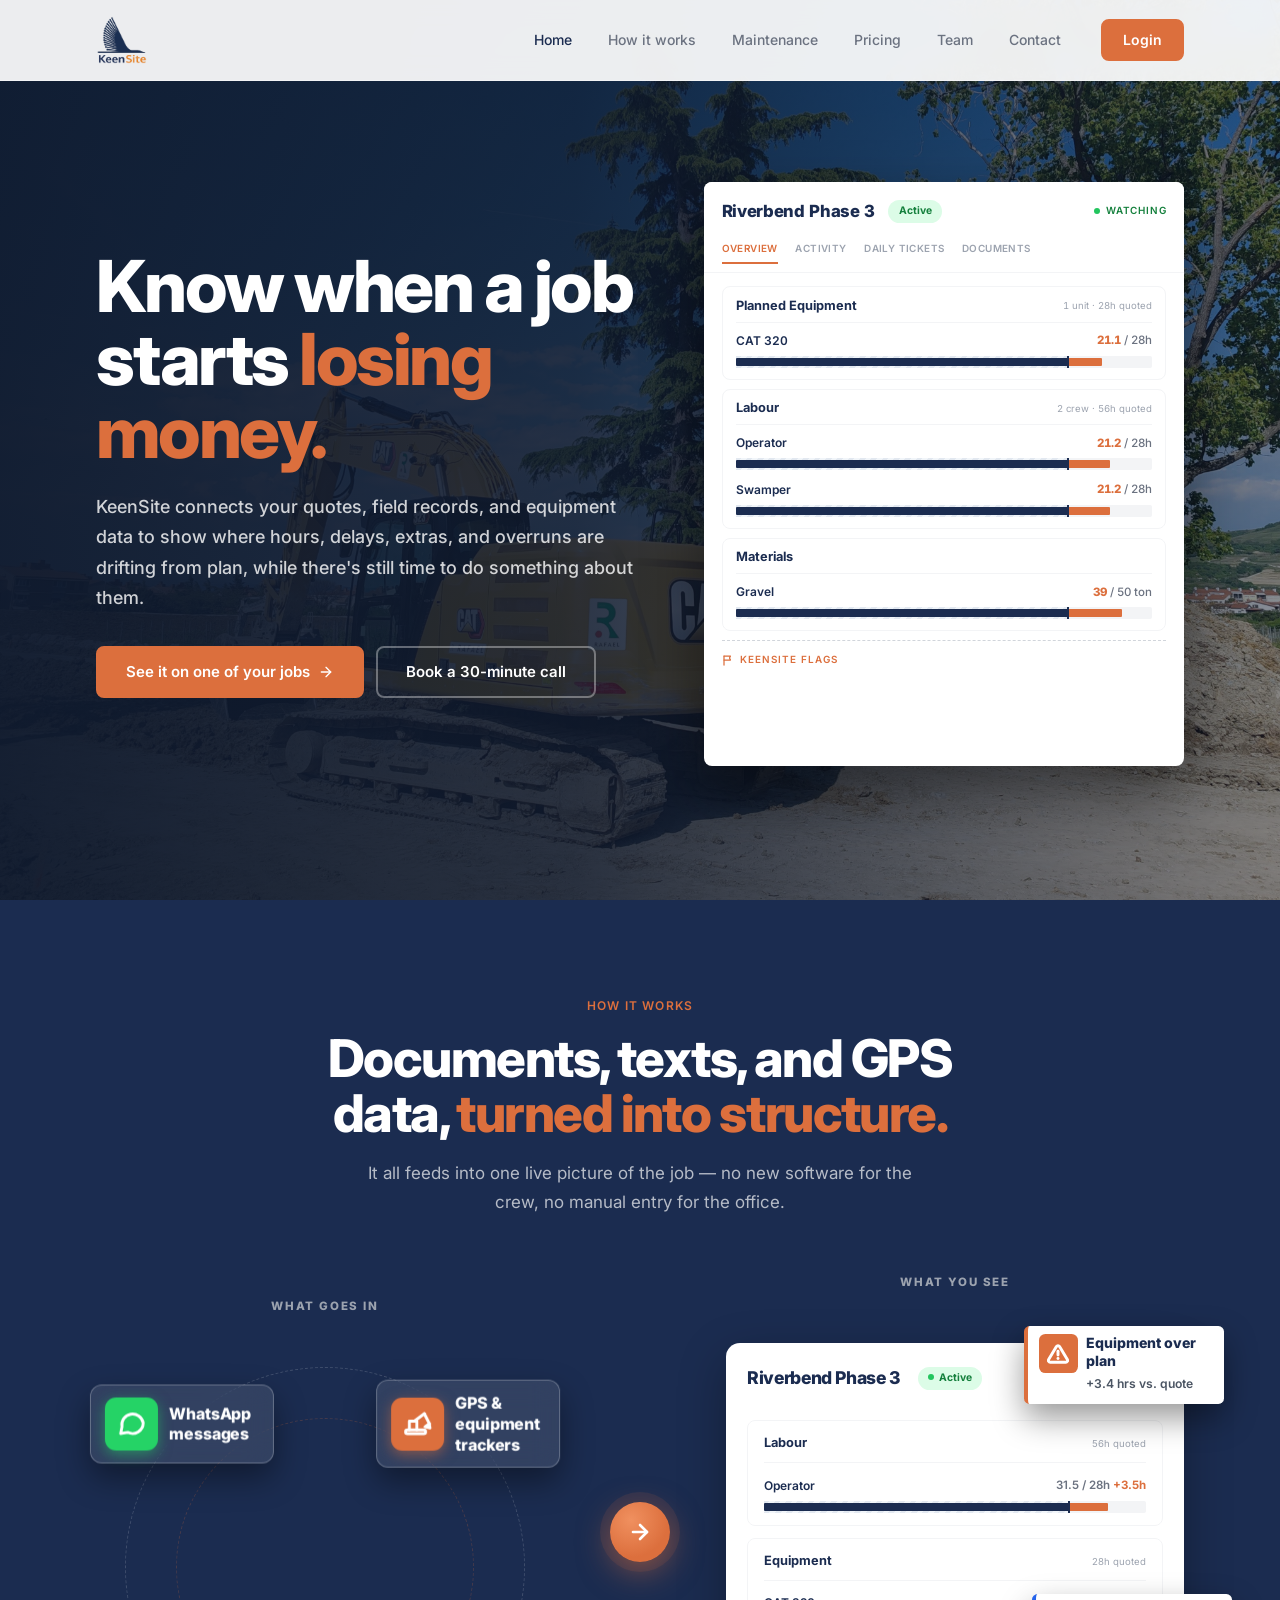
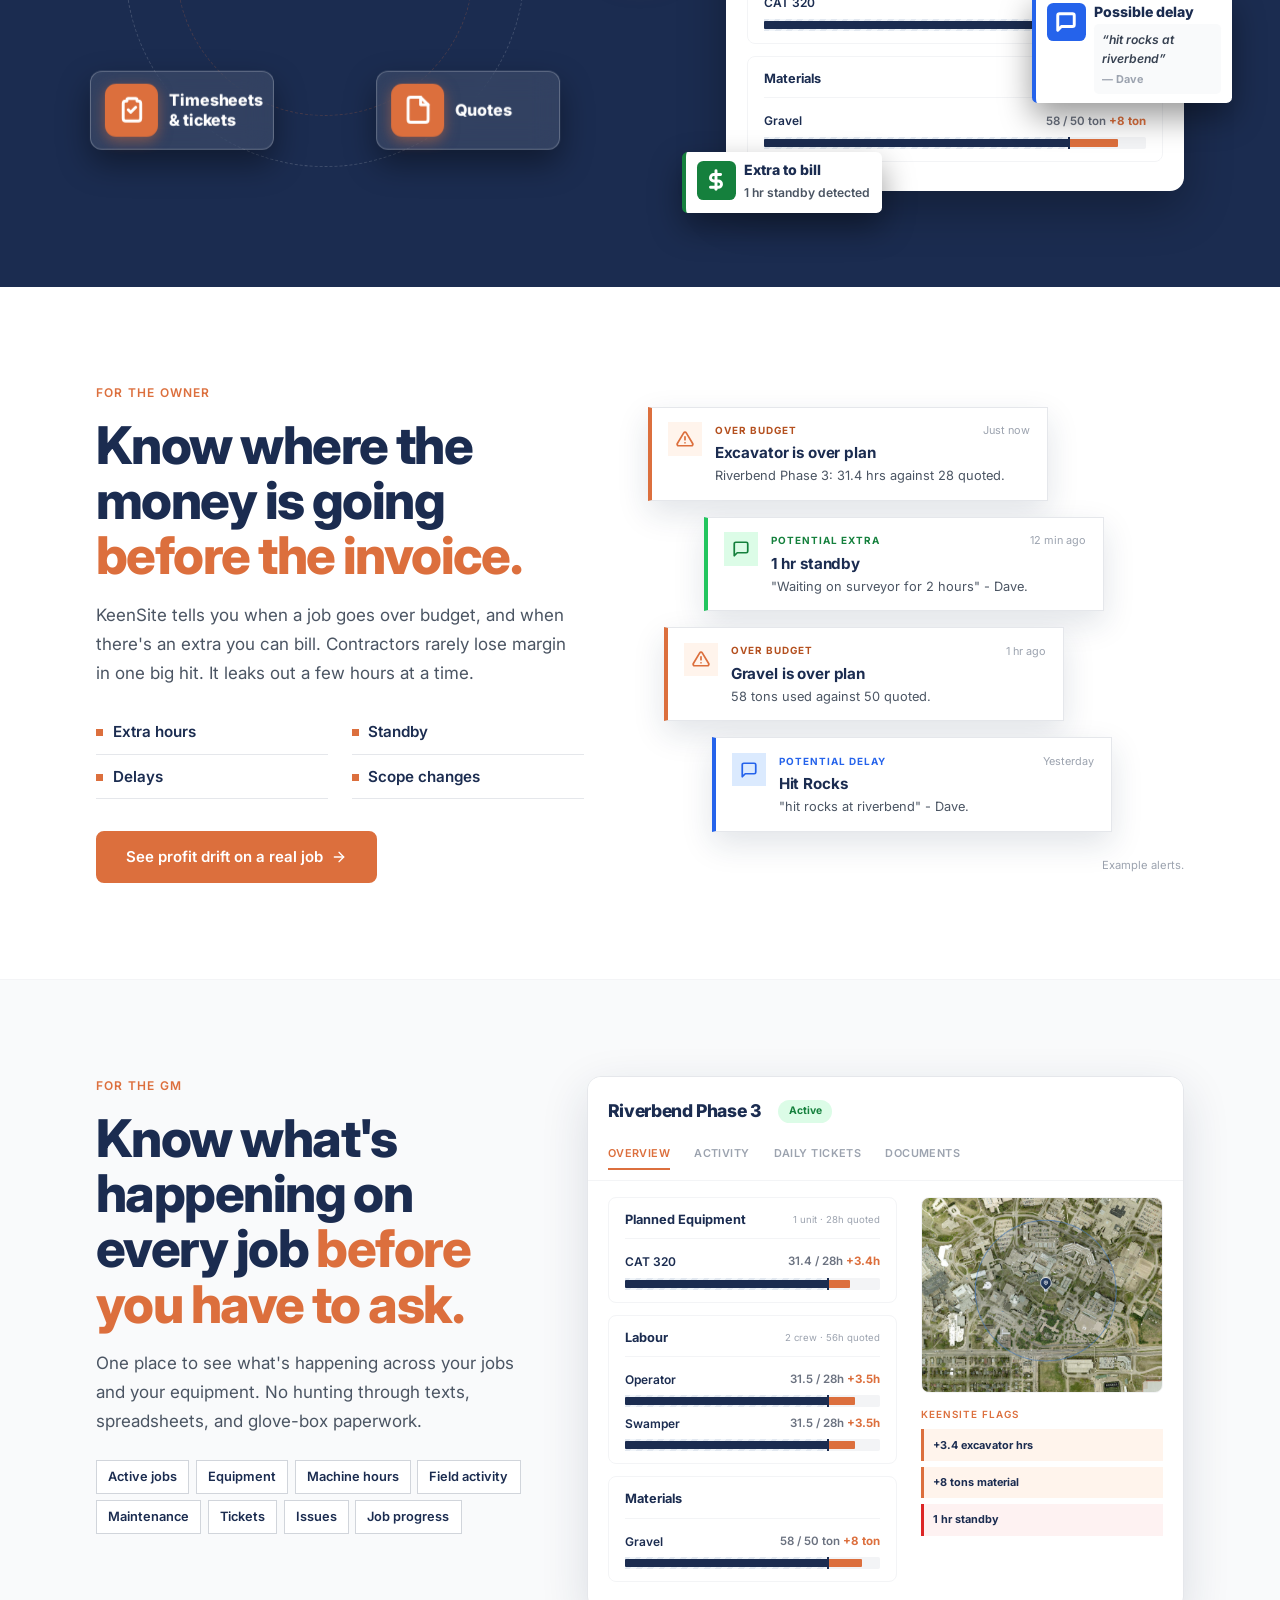
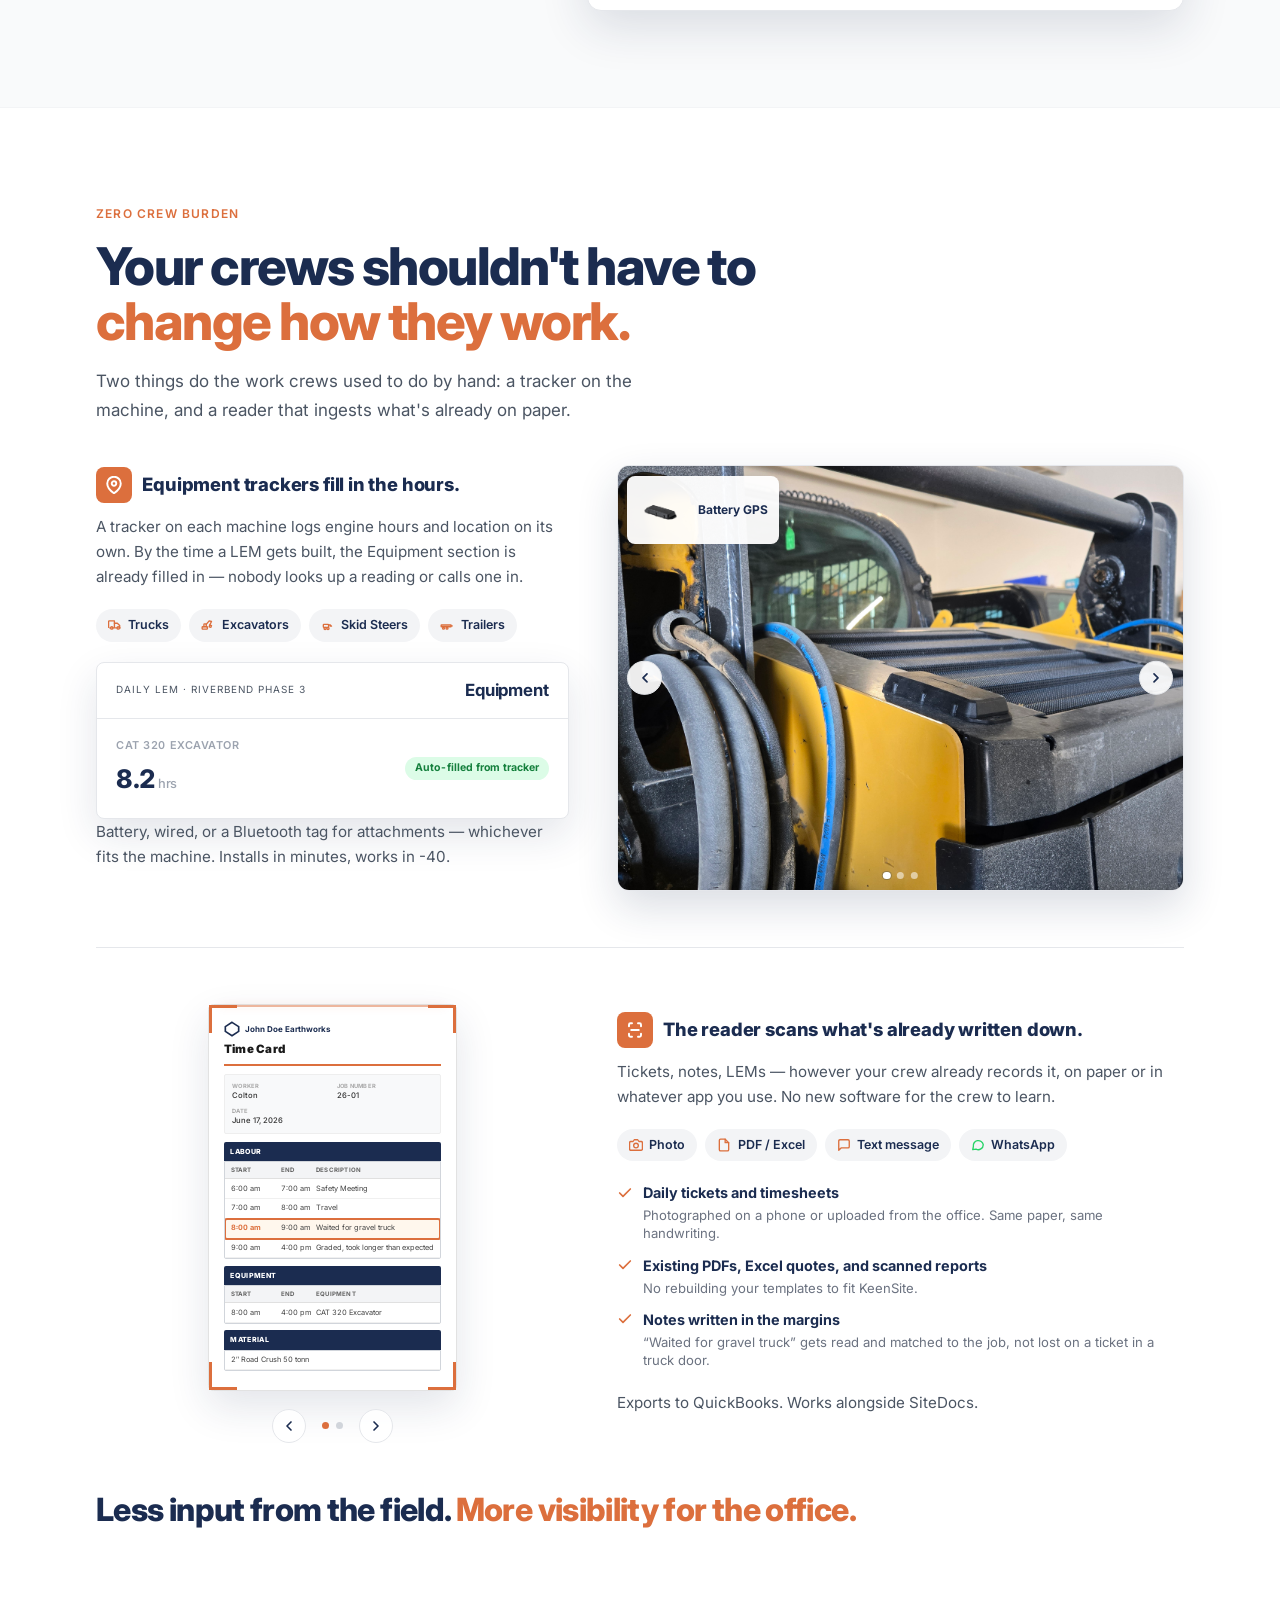
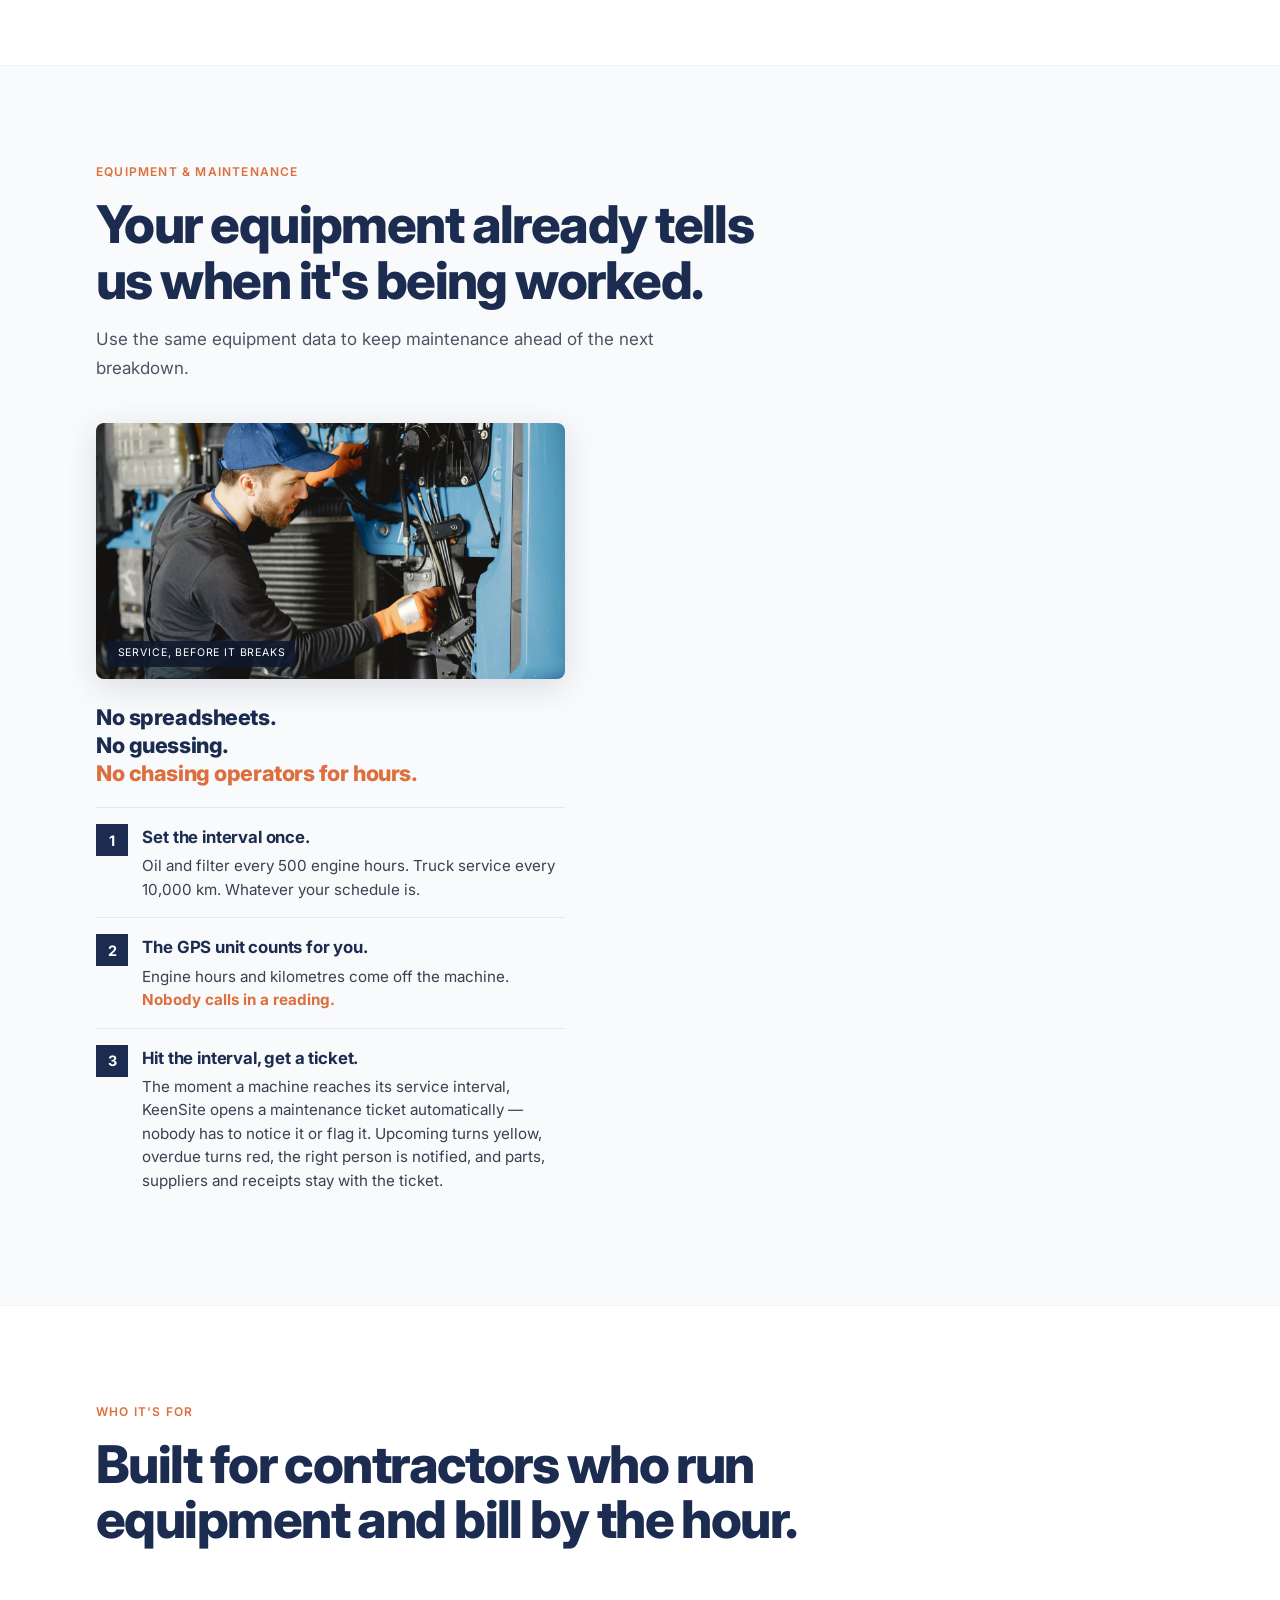
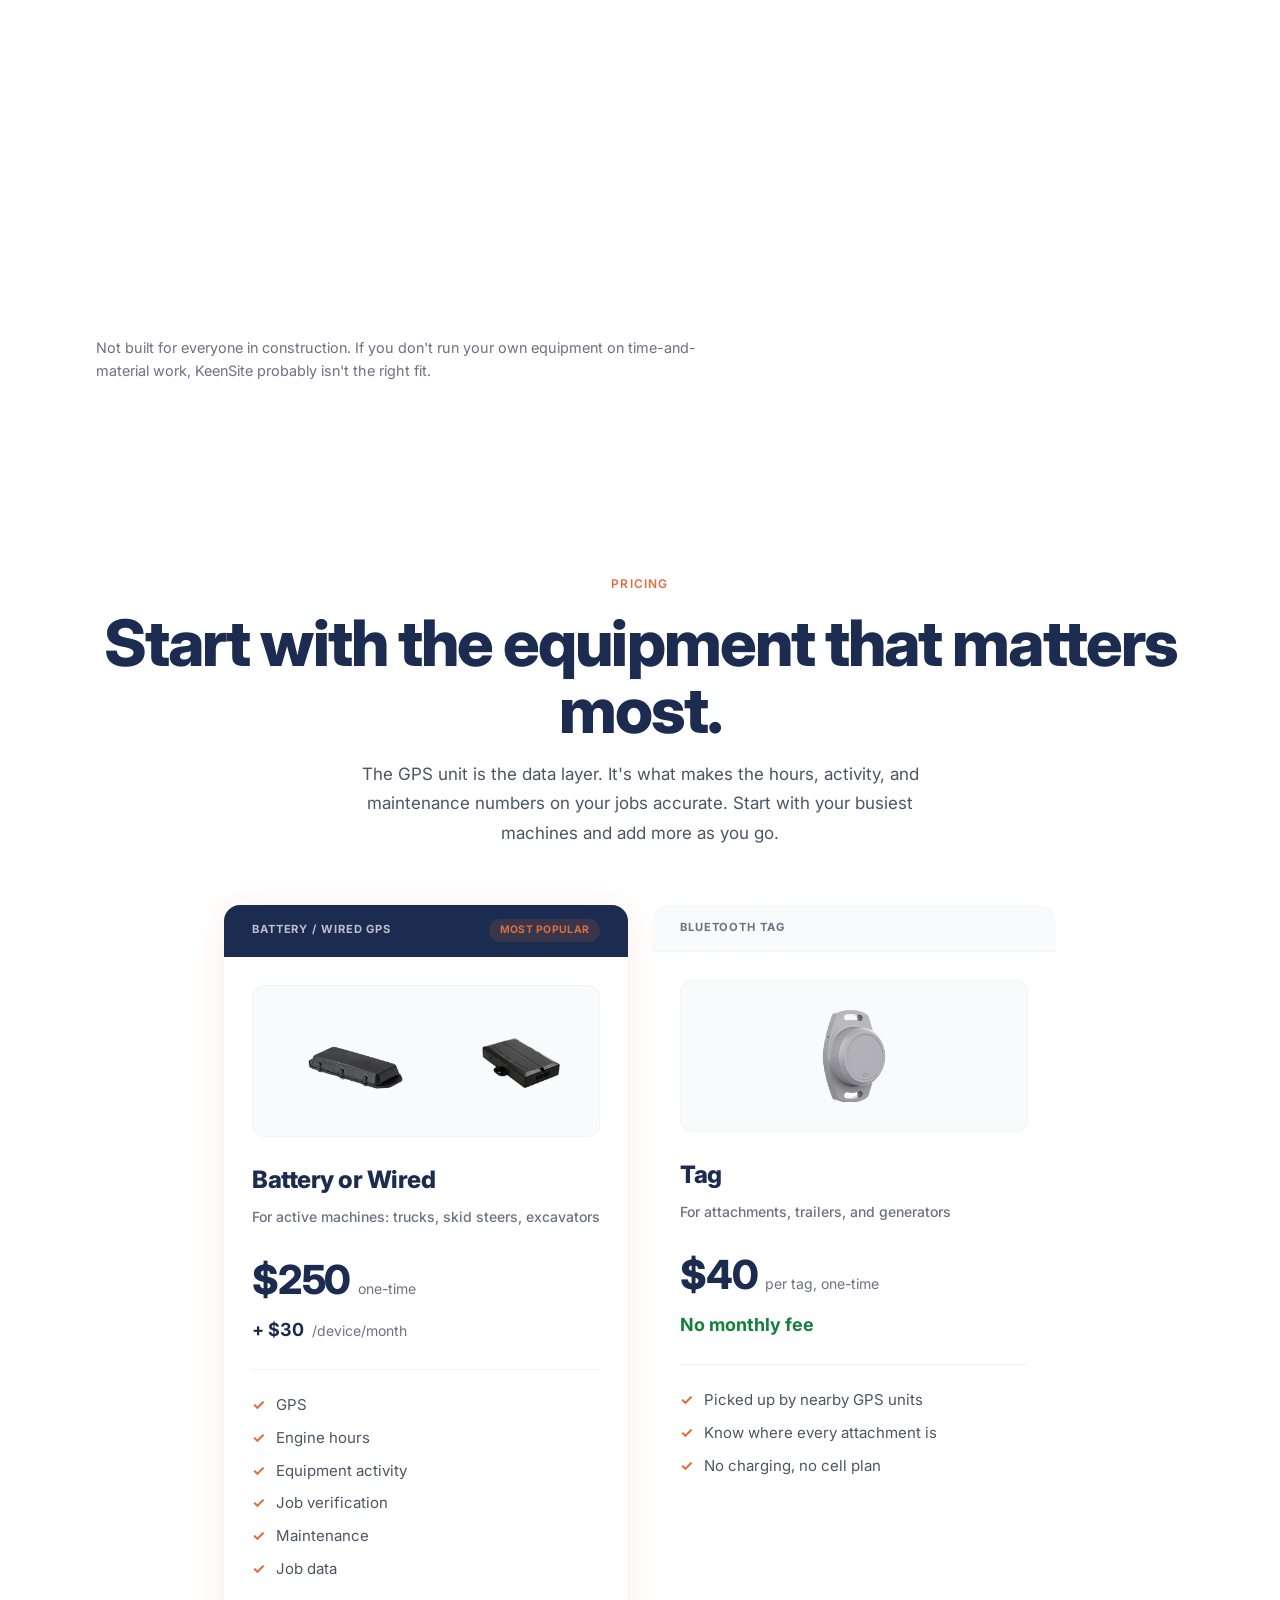
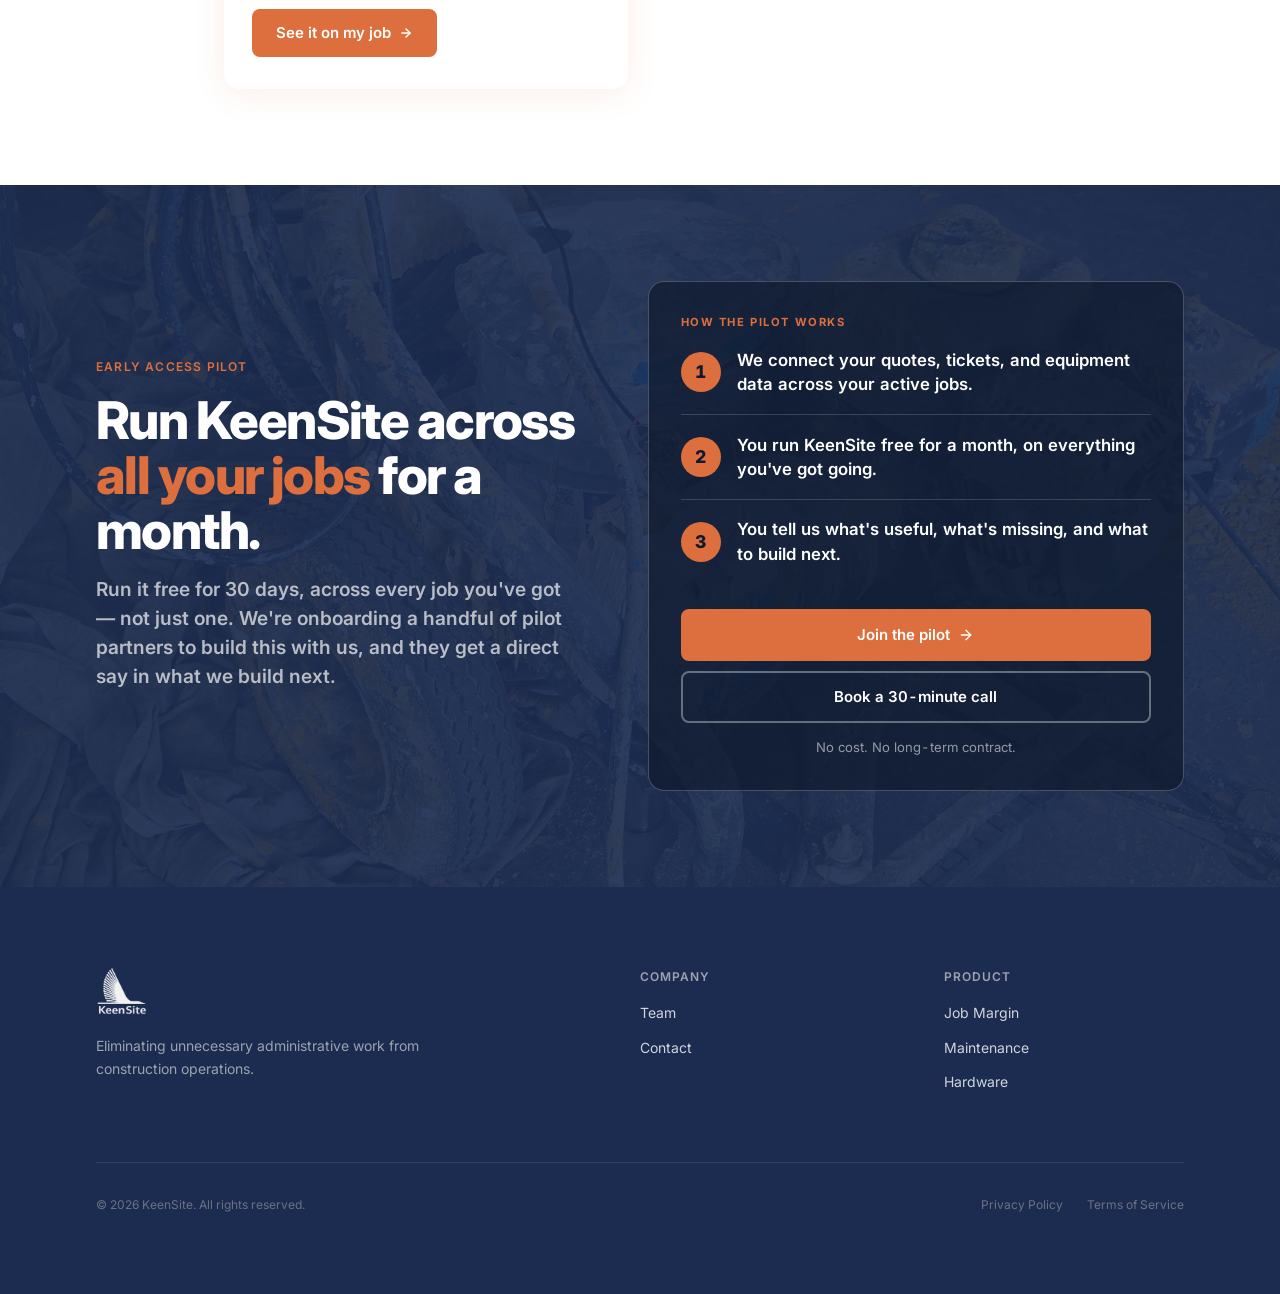
==== commit efde563d: "style update + whatsapp" ====
--- a/index.html
+++ b/index.html
@@ -4,8 +4,8 @@
 <head>
   <meta charset="UTF-8">
   <meta name="viewport" content="width=device-width, initial-scale=1.0">
-  <title>KeenSite | Equipment Tracking & T&M Billing Software for Alberta & Saskatchewan Contractors</title>
-  <meta name="description" content="KeenSite automatically tracks equipment hours, crew time, and jobsite activity for excavating, piling, and civil contractors in Alberta and Saskatchewan. Verified T&M records and LEM sheets, built automatically.">
+  <title>KeenSite | Know When a Job Starts Losing Money | Excavation, Earthworks &amp; Piling Software</title>
+  <meta name="description" content="KeenSite connects your quotes, field records, and equipment data to show where hours, delays, extras, and overruns are drifting from plan, while the job is still active. Built for excavation, earthworks, piling, drilling, and civil contractors.">
   <meta name="keywords" content="excavating contractor software Alberta, piling contractor software Saskatchewan, T&M billing software Canada, equipment hours tracking, LEM sheet software, civil contractor field reporting, GPS tracking excavator skid steer, construction timecard app Alberta, automatic field reports, T&M verified records">
   <meta name="robots" content="index, follow">
   <meta name="author" content="KeenSite">
@@ -14,13 +14,13 @@
   <link rel="canonical" href="https://www.keensite.ca/">
   <meta property="og:type" content="website">
   <meta property="og:url" content="https://www.keensite.ca/">
-  <meta property="og:title" content="KeenSite | Equipment Tracking & T&M Billing Software for Alberta & Saskatchewan Contractors">
-  <meta property="og:description" content="KeenSite automatically tracks equipment hours, crew time, and jobsite activity for excavating, piling, and civil contractors in Alberta and Saskatchewan. Verified T&M records and LEM sheets, built automatically.">
+  <meta property="og:title" content="KeenSite | Know When a Job Starts Losing Money">
+  <meta property="og:description" content="Connect your quotes, field records, and equipment data to see where a job is drifting from plan while there is still time to act.">
   <meta property="og:image" content="https://www.keensite.ca/images/logo.png">
   <meta property="og:site_name" content="KeenSite">
   <meta name="twitter:card" content="summary_large_image">
-  <meta name="twitter:title" content="KeenSite | Equipment Tracking & T&M Billing Software for Alberta & Saskatchewan Contractors">
-  <meta name="twitter:description" content="KeenSite automatically tracks equipment hours, crew time, and jobsite activity for excavating, piling, and civil contractors in Alberta and Saskatchewan.">
+  <meta name="twitter:title" content="KeenSite | Know When a Job Starts Losing Money">
+  <meta name="twitter:description" content="Connect your quotes, field records, and equipment data to see where a job is drifting from plan while there is still time to act.">
   <meta name="twitter:image" content="https://www.keensite.ca/images/logo.png">
   <link rel="icon" href="/images/logo.png">
   <link rel="stylesheet" href="/styles.css">
@@ -55,15 +55,21 @@
       <div class="navbar-right">
 
         <div class="navbar-links">
-          <a href="/">Home</a>
+          <a href="/" class="active">Home</a>
+          <a href="/#how">How it works</a>
+          <a href="/#maintenance">Maintenance</a>
+          <a href="/#pricing">Pricing</a>
           <a href="/team/">Team</a>
-          <a href="/contact/" class="active">Contact</a>
+          <a href="/contact/">Contact</a>
         </div>
 
         <div id="mobileMenu" class="mobile-menu">
-          <a href="/">Home</a>
+          <a href="/" class="active">Home</a>
+          <a href="/#how">How it works</a>
+          <a href="/#maintenance">Maintenance</a>
+          <a href="/#pricing">Pricing</a>
           <a href="/team/">Team</a>
-          <a href="/contact/" class="active">Contact</a>
+          <a href="/contact/">Contact</a>
         </div>
 
         <div class="navbar-actions">
@@ -84,323 +90,209 @@
     </div>
   </nav>
 
-  <!-- HERO -->
-  <section class="hero hero-split">
-    <div class="container hero-split-inner">
-      <div class="hero-text">
-        <h1 class="hero-split-headline">From field to office.<br><span class="hero-verified">Automatically.</span></h1>
-        <ul class="hero-bullets">
-          <li>Foremen should be running crews.</li>
-          <li>PMs should be managing projects.</li>
-          <li>Owners should be making decisions.</li>
-        </ul>
-        <p>Instead, foremen are filling out timecards from memory. PMs are chasing paper. And owners don't see the problem until the invoice. KeenSite captures equipment hours, crew time, and extras as they happen, so you can pivot on day three, not discover it on the bill.</p>
-        <a href="/contact/" class="btn btn-orange">
-          Book a 20-minute call.
-          <svg xmlns="http://www.w3.org/2000/svg" viewBox="0 0 24 24" width="16" height="16" fill="none"
-            stroke="currentColor" stroke-width="2" stroke-linecap="round" stroke-linejoin="round">
-            <line x1="5" y1="12" x2="19" y2="12" />
-            <polyline points="12 5 19 12 12 19" />
-          </svg>
-        </a>
+
+  <!-- 1. HERO: PROFIT DRIFT -->
+  <section class="kd-hero" id="top">
+    <div class="container kd-hero-grid">
+      <div class="kd-hero-text">
+        <h1>Know when a job starts <span>losing money.</span></h1>
+        <p class="kd-hero-sub">KeenSite connects your quotes, field records, and equipment data to show where hours, delays, extras, and overruns are drifting from plan, while there's still time to do something about them.</p>
+        <div class="kd-cta-row">
+          <a href="/contact/" class="btn btn-orange">See it on one of your jobs
+            <svg xmlns="http://www.w3.org/2000/svg" viewBox="0 0 24 24" width="16" height="16" fill="none" stroke="currentColor" stroke-width="2" stroke-linecap="round" stroke-linejoin="round"><line x1="5" y1="12" x2="19" y2="12"/><polyline points="12 5 19 12 12 19"/></svg>
+          </a>
+          <a href="https://calendly.com/colton-keensite/30min" target="_blank" rel="noopener" class="btn kd-btn-ghost">Book a 30-minute call</a>
+        </div>
       </div>
-      <div class="hero-video-wrap">
-        <video class="hero-video-right" autoplay muted loop playsinline>
-          <source src="images/keen_hero_3.mp4" type="video/mp4">
-        </video>
+
+      <div class="kd-scope sol-mockup" id="kdScope" aria-label="Example: planned versus actual on one job">
+        <div class="sol-mockup-bar"><span>Riverbend Phase 3</span><span class="sol-mockup-badge-active">Active</span><span class="kd-watch"><i></i>Watching</span></div>
+        <div class="sol-mockup-nav"><span class="sol-mockup-nav-active">Overview</span><span>Activity</span><span>Daily Tickets</span><span>Documents</span></div>
+        <div class="kd-scope-body">
+          <div class="sol-ov-section">
+            <div class="sol-ov-section-head"><span class="sol-ov-section-title">Planned Equipment</span><span class="sol-ov-section-meta">1 unit &middot; 28h quoted</span></div>
+            <div class="sol-ov-row"><span class="sol-ov-row-name">CAT 320</span><span class="sol-ov-row-val"><span data-count="31.4" data-dec="1">31.4</span> / 28h</span></div>
+            <div class="kd-track" style="--ov:8%"><i class="kd-plan"></i><i class="kd-fill"></i><i class="kd-over"></i></div>
+          </div>
+          <div class="sol-ov-section">
+            <div class="sol-ov-section-head"><span class="sol-ov-section-title">Labour</span><span class="sol-ov-section-meta">2 crew &middot; 56h quoted</span></div>
+            <div class="sol-ov-row"><span class="sol-ov-row-name">Operator</span><span class="sol-ov-row-val"><span data-count="31.5" data-dec="1">31.5</span> / 28h</span></div>
+            <div class="kd-track" style="--ov:10%"><i class="kd-plan"></i><i class="kd-fill"></i><i class="kd-over"></i></div>
+            <div class="sol-ov-row"><span class="sol-ov-row-name">Swamper</span><span class="sol-ov-row-val"><span data-count="31.5" data-dec="1">31.5</span> / 28h</span></div>
+            <div class="kd-track" style="--ov:10%"><i class="kd-plan"></i><i class="kd-fill"></i><i class="kd-over"></i></div>
+          </div>
+          <div class="sol-ov-section">
+            <div class="sol-ov-section-head"><span class="sol-ov-section-title">Materials</span></div>
+            <div class="sol-ov-row"><span class="sol-ov-row-name">Gravel</span><span class="sol-ov-row-val"><span data-count="58" data-dec="0">58</span> / 50 ton</span></div>
+            <div class="kd-track" style="--ov:12.8%"><i class="kd-plan"></i><i class="kd-fill"></i><i class="kd-over"></i></div>
+          </div>
+          <div class="kd-flags">
+            <div class="kd-flags-label"><svg xmlns="http://www.w3.org/2000/svg" width="12" height="12" viewBox="0 0 24 24" fill="none" stroke="currentColor" stroke-width="2.5" stroke-linecap="round" stroke-linejoin="round"><path d="M4 22V4"/><path d="M4 4h13l-2 4 2 4H4"/></svg> KeenSite flags</div>
+            <div class="kd-flag-grid">
+              <div class="kd-flag">+3.4 excavator hrs</div>
+              <div class="kd-flag">+7 labour hrs</div>
+              <div class="kd-flag">+8 tons material</div>
+              <div class="kd-flag red">1 hr standby</div>
+            </div>
+          </div>
+        </div>
       </div>
     </div>
   </section>
 
-  <style>
-    .hero-split {
-      background: #ffffff;
-      min-height: 100vh;
-      display: flex;
-      align-items: center;
-      padding: 7rem 0 5rem;
-    }
-    .hero-split-inner {
-      display: grid;
-      grid-template-columns: 1fr 480px;  /* fixed width for video side */
-      gap: 3rem;
-      align-items: center;
-    }
-    .hero-text {
-      color: var(--indigo);
-    }
-    .hero-split-headline {
-      font-size: clamp(3rem, 6vw, 5rem);
-      font-weight: 800;
-      color: var(--indigo) !important;
-      letter-spacing: -0.03em;
-      line-height: 1.05;
-      margin: 0 0 1.5rem;
-      text-shadow: none !important;
-    }
-    .hero-verified {
-      color: var(--orange);
-      display: block;
-    }
-    .hero-text p {
-      color: var(--gray-600);
-      font-size: 1.0625rem;
-      line-height: 1.75;
-      margin: 0 0 0.75rem;
-      text-shadow: none;
-    }
-    .hero-text p strong {
-      color: var(--indigo);
-    }
-    .hero-bullets {
-      list-style: none;
-      padding: 0;
-      margin: 0 0 1.25rem;
-    }
-    .hero-bullets li {
-      font-size: 1.0625rem;
-      font-weight: 700;
-      color: var(--indigo);
-      line-height: 1.75;
-      padding-left: 1.25rem;
-      position: relative;
-    }
-    .hero-bullets li::before {
-      content: "";
-      position: absolute;
-      left: 0;
-      top: 0.65em;
-      width: 6px;
-      height: 6px;
-      border-radius: 50%;
-      background: var(--orange);
-    }
-    .hero-text .hero-tagline {
-      margin: 1.5rem 0 2rem;
-      display: flex;
-      gap: 1.25rem;
-      flex-wrap: wrap;
-    }
-    .hero-tag-item {
-      display: flex;
-      align-items: center;
-      gap: 0.4rem;
-      font-size: 0.875rem;
-      font-weight: 700;
-      color: var(--indigo);
-      letter-spacing: 0.01em;
-    }
-    .hero-video-wrap {
-      border-radius: 1rem;
-      overflow: hidden;
-      box-shadow: 0 16px 48px rgba(0, 0, 0, 0.12);
-      width: 100%;
-      background: #000;
-    }
-    .hero-video-right {
-      width: 100%;
-      height: auto;
-      display: block;
-    }
-    @media (max-width: 900px) {
-      .hero-split {
-        padding: 6rem 0 4rem;
-        min-height: auto;
-        overflow: hidden;
-      }
-      .hero-split-inner {
-        grid-template-columns: 1fr;
-        gap: 2rem;
-      }
-      .hero-text {
-        min-width: 0;
-      }
-      .hero-text p {
-        font-size: 1rem;
-      }
-      .hero-text .hero-tagline {
-        gap: 0.75rem;
-      }
-      .hero-video-wrap {
-        max-width: 100%;
-        margin: 0 auto;
-      }
-    }
-  </style>
-
-  <!-- PROBLEM -->
-  <!-- Opening statement -->
-  <section class="section section-white" style="padding-bottom:1.5rem; border-bottom: 1px solid var(--gray-100);"></section>
+  <!-- HOW IT WORKS -->
+  <section class="kd-sec kd-dark" id="how" style="overflow:hidden;">
     <div class="container">
-      <p class="section-label">The Problem</p>
-      <p class="prob-closer-text">Small leaks have big costs.</p>
+      <div class="kd-conn-head">
+        <p class="kd-label">How it works</p>
+        <h2 class="kd-h2">Documents, texts, and GPS data, <em>turned into structure.</em></h2>
+        <p class="kd-lede">It all feeds into one live picture of the job &mdash; no new software for the crew, no manual entry for the office.</p>
+      </div>
+
+      <div class="kd-flow2">
+        <div class="kd-flow-side">
+          <p class="kd-flow-side-tag">What goes in</p>
+          <div class="kd-orbit-wrap kd-reveal">
+            <div class="kd-orbit">
+              <div class="kd-orbit-ring"></div>
+              <div class="kd-orbit-ring r2"></div>
+              <div class="kd-orbit-spin">
+                <div class="kd-orbit-node" style="--a:45deg">
+                  <div class="kd-orbit-card">
+                    <span class="kd-orbit-card-ic"><svg xmlns="http://www.w3.org/2000/svg" width="30" height="30" viewBox="0 0 24 24" fill="none" stroke="currentColor" stroke-width="2.3" stroke-linecap="round" stroke-linejoin="round"><path d="M14 2H6a2 2 0 0 0-2 2v16a2 2 0 0 0 2 2h12a2 2 0 0 0 2-2V8z"/><polyline points="14 2 14 8 20 8"/></svg></span>
+                    <b>Quotes</b>
+                  </div>
+                </div>
+                <div class="kd-orbit-node" style="--a:135deg">
+                  <div class="kd-orbit-card">
+                    <span class="kd-orbit-card-ic"><svg xmlns="http://www.w3.org/2000/svg" width="30" height="30" viewBox="0 0 24 24" fill="none" stroke="currentColor" stroke-width="2.3" stroke-linecap="round" stroke-linejoin="round"><path d="M9 3h6a1 1 0 0 1 1 1v1h1a2 2 0 0 1 2 2v12a2 2 0 0 1-2 2H7a2 2 0 0 1-2-2V7a2 2 0 0 1 2-2h1V4a1 1 0 0 1 1-1z"/><path d="M9 12l2 2 4-4"/></svg></span>
+                    <b>Timesheets &amp; tickets</b>
+                  </div>
+                </div>
+                <div class="kd-orbit-node" style="--a:225deg">
+                  <div class="kd-orbit-card">
+                    <span class="kd-orbit-card-ic wa"><svg xmlns="http://www.w3.org/2000/svg" width="30" height="30" viewBox="0 0 24 24" fill="none" stroke="currentColor" stroke-width="2.3" stroke-linecap="round" stroke-linejoin="round"><path d="M21 11.5a8.5 8.5 0 0 1-12.36 7.56L3 20l1.05-5.4A8.5 8.5 0 1 1 21 11.5z"/></svg></span>
+                    <b>WhatsApp messages</b>
+                  </div>
+                </div>
+                <div class="kd-orbit-node" style="--a:315deg">
+                  <div class="kd-orbit-card">
+                    <span class="kd-orbit-card-ic"><svg xmlns="http://www.w3.org/2000/svg" width="30" height="30" viewBox="0 0 24 24" fill="none" stroke="currentColor" stroke-width="2.3" stroke-linecap="round" stroke-linejoin="round"><rect x="2" y="17" width="16" height="3" rx="1.5"/><path d="M5 17V10h6v7"/><path d="M9 10 L17 4"/><path d="M17 4 L21 12"/><path d="M21 12 L17.5 14.5 L21.5 15.5 Z"/></svg></span>
+                    <b>GPS &amp; equipment trackers</b>
+                  </div>
+                </div>
+              </div>
+            </div>
+          </div>
+        </div>
+
+        <div class="kd-flow-arrow">
+          <svg xmlns="http://www.w3.org/2000/svg" viewBox="0 0 24 24" width="24" height="24" fill="none" stroke="currentColor" stroke-width="2.6" stroke-linecap="round" stroke-linejoin="round"><line x1="5" y1="12" x2="19" y2="12"/><polyline points="12 5 19 12 12 19"/></svg>
+        </div>
+
+        <div class="kd-flow-side">
+          <p class="kd-flow-side-tag">What you see</p>
+          <div class="kd-flow-ui">
+            <div class="kd-flow-ui-stage kd-reveal">
+              <div class="sol-mockup">
+                <div class="sol-mockup-bar"><span>Riverbend Phase 3</span><span class="sol-mockup-badge-active"><i class="kd-live" style="display:inline-block;width:6px;height:6px;margin-right:.3rem;vertical-align:1px;"></i>Active</span></div>
+                <div class="sol-mockup-body">
+                  <div class="sol-ov-section">
+                    <div class="sol-ov-section-head"><span class="sol-ov-section-title">Labour</span><span class="sol-ov-section-meta">56h quoted</span></div>
+                    <div class="sol-ov-row"><span class="sol-ov-row-name">Operator</span><span class="sol-ov-row-val"><span data-count="31.5" data-dec="1">0</span> / 28h <span class="sol-ov-over">+3.5h</span></span></div>
+                    <div class="kd-track" style="--ov:10%"><i class="kd-plan"></i><i class="kd-fill"></i><i class="kd-over"></i></div>
+                  </div>
+                  <div class="sol-ov-section">
+                    <div class="sol-ov-section-head"><span class="sol-ov-section-title">Equipment</span><span class="sol-ov-section-meta">28h quoted</span></div>
+                    <div class="sol-ov-row"><span class="sol-ov-row-name">CAT 320</span><span class="sol-ov-row-val"><span data-count="31.4" data-dec="1">0</span> / 28h <span class="sol-ov-over">+3.4h</span></span></div>
+                    <div class="kd-track" style="--ov:8%"><i class="kd-plan"></i><i class="kd-fill"></i><i class="kd-over"></i></div>
+                  </div>
+                  <div class="sol-ov-section">
+                    <div class="sol-ov-section-head"><span class="sol-ov-section-title">Materials</span><span class="sol-ov-section-meta">50 ton quoted</span></div>
+                    <div class="sol-ov-row"><span class="sol-ov-row-name">Gravel</span><span class="sol-ov-row-val"><span data-count="58" data-dec="0">0</span> / 50 ton <span class="sol-ov-over">+8 ton</span></span></div>
+                    <div class="kd-track" style="--ov:12.8%"><i class="kd-plan"></i><i class="kd-fill"></i><i class="kd-over"></i></div>
+                  </div>
+                </div>
+              </div>
+              <div class="kd-flow-notif" style="--t:-1.1rem; --r:-2.5rem; --fd:-1s; --pd:.75s;">
+                <span class="kd-flow-notif-ic"><svg xmlns="http://www.w3.org/2000/svg" width="22" height="22" viewBox="0 0 24 24" fill="none" stroke="currentColor" stroke-width="3.2" stroke-linecap="round" stroke-linejoin="round"><path d="M10.3 3.9 1.8 18a2 2 0 0 0 1.7 3h17a2 2 0 0 0 1.7-3L13.7 3.9a2 2 0 0 0-3.4 0z"/><line x1="12" y1="9" x2="12" y2="13"/><line x1="12" y1="17" x2="12.01" y2="17"/></svg></span>
+                <div><b>Equipment over plan</b><span>+3.4 hrs vs. quote</span></div>
+              </div>
+              <div class="kd-flow-notif bill" style="--b:-1.4rem; --l:-2.75rem; --fd:-3.5s; --pd:1s;">
+                <span class="kd-flow-notif-ic"><svg xmlns="http://www.w3.org/2000/svg" width="22" height="22" viewBox="0 0 24 24" fill="none" stroke="currentColor" stroke-width="3.2" stroke-linecap="round" stroke-linejoin="round"><line x1="12" y1="2" x2="12" y2="22"/><path d="M17 6H9.5a3.5 3.5 0 0 0 0 7h5a3.5 3.5 0 0 1 0 7H6"/></svg></span>
+                <div><b>Extra to bill</b><span>1 hr standby detected</span></div>
+              </div>
+              <div class="kd-flow-notif msg" style="--t:56%; --r:-3rem; --fd:-5s; --pd:1.25s;">
+                <span class="kd-flow-notif-ic"><svg xmlns="http://www.w3.org/2000/svg" width="22" height="22" viewBox="0 0 24 24" fill="none" stroke="currentColor" stroke-width="3.2" stroke-linecap="round" stroke-linejoin="round"><path d="M21 15a2 2 0 0 1-2 2H7l-4 4V5a2 2 0 0 1 2-2h14a2 2 0 0 1 2 2z"/></svg></span>
+                <div><b>Possible delay</b><span class="kd-flow-quote">&ldquo;hit rocks at riverbend&rdquo;<span class="kd-flow-quote-from">&mdash; Dave</span></span></div>
+              </div>
+            </div>
+          </div>
+        </div>
+      </div>
+
     </div>
   </section>
 
-  <section class="section section-white" style="padding-top:3rem; padding-bottom:5rem;">
-    <div class="container">
-      <div class="prob-grid">
-
-        <!-- Block 1: text + cards -->
-        <div class="prob-block">
-          <div class="prob-cards">
-            <div class="prob-card">
-              <div class="prob-card-icon">
-                <svg xmlns="http://www.w3.org/2000/svg" width="18" height="18" fill="none" stroke="currentColor" stroke-width="2" stroke-linecap="round" stroke-linejoin="round" viewBox="0 0 24 24"><path d="M20 21v-2a4 4 0 0 0-4-4H8a4 4 0 0 0-4 4v2"/><circle cx="12" cy="7" r="4"/></svg>
-              </div>
-              <div>
-                <p class="prob-card-title">Foremen run crews, not spreadsheets. Reports can be off by 10%</p>
-                <p class="prob-card-body">Their job is managing the site, not tracking every hour. Timecards get filled from memory at shift end. Hours rounded, details gone.</p>
-              </div>
-            </div>
-            <div class="prob-card">
-              <div class="prob-card-icon">
-                <svg xmlns="http://www.w3.org/2000/svg" width="18" height="18" fill="none" stroke="currentColor" stroke-width="2" stroke-linecap="round" stroke-linejoin="round" viewBox="0 0 24 24"><circle cx="12" cy="12" r="10"/><line x1="4.93" y1="4.93" x2="19.07" y2="19.07"/></svg>
-              </div>
-              <div>
-                <p class="prob-card-title">The office should manage projects, not data entry.</p>
-                <p class="prob-card-body">Timecard to spreadsheet to invoice. Every handoff is time spent moving information instead of managing progress.</p>
-              </div>
-            </div>
-            <div class="prob-card">
-              <div class="prob-card-icon">
-                <svg xmlns="http://www.w3.org/2000/svg" width="18" height="18" fill="none" stroke="currentColor" stroke-width="2" stroke-linecap="round" stroke-linejoin="round" viewBox="0 0 24 24"><path d="M14 2H6a2 2 0 0 0-2 2v16a2 2 0 0 0 2 2h12a2 2 0 0 0 2-2V8z"/><polyline points="14 2 14 8 20 8"/><line x1="9" y1="13" x2="15" y2="13"/></svg>
-              </div>
-              <div>
-                <p class="prob-card-title">4% of revenue leaks out every month</p>
-                <p class="prob-card-body">Lost tickets, uncaptured hours, forgotten charges. For every $1M in revenue, that's $40K gone before anyone notices.</p>
-              </div>
-            </div>
-          </div>
-        </div>
-
-        <!-- Block 2: image -->
-        <div class="prob-block prob-block-image">
-          <img src="/images/reports.jpg" alt="Field reports" class="prob-image">
-        </div>
-
+  <!-- 2. OWNER -->
+  <section class="kd-sec kd-white" id="solution">
+    <div class="container kd-split">
+      <div>
+        <p class="kd-label">For the owner</p>
+        <h2 class="kd-h2">Know where the money is going <em>before the invoice.</em></h2>
+        <p class="kd-lede">KeenSite tells you when a job goes over budget, and when there's an extra you can bill. Contractors rarely lose margin in one big hit. It leaks out a few hours at a time.</p>
+        <ul class="kd-leaks">
+          <li>Extra hours</li>
+          <li>Standby</li>
+          <li>Delays</li>
+          <li>Scope changes</li>
+        </ul>
+        <a href="/contact/" class="btn btn-orange">See profit drift on a real job
+          <svg xmlns="http://www.w3.org/2000/svg" viewBox="0 0 24 24" width="16" height="16" fill="none" stroke="currentColor" stroke-width="2" stroke-linecap="round" stroke-linejoin="round"><line x1="5" y1="12" x2="19" y2="12"/><polyline points="12 5 19 12 12 19"/></svg>
+        </a>
+      </div>
+
+      <div>
+        <div class="kd-notes" aria-label="Example alerts">
+          <div class="kd-nc over kd-reveal" style="--ml:0;--fd:0s;--d:0s">
+            <span class="kd-nc-ic"><svg xmlns="http://www.w3.org/2000/svg" width="18" height="18" viewBox="0 0 24 24" fill="none" stroke="currentColor" stroke-width="2.3" stroke-linecap="round" stroke-linejoin="round"><path d="M10.3 3.9 1.8 18a2 2 0 0 0 1.7 3h17a2 2 0 0 0 1.7-3L13.7 3.9a2 2 0 0 0-3.4 0z"/><line x1="12" y1="9" x2="12" y2="13"/><line x1="12" y1="17" x2="12.01" y2="17"/></svg></span>
+            <div><div class="kd-nc-top"><span class="kd-nc-tag">Over budget</span><span class="kd-nc-time">Just now</span></div><b>Excavator is over plan</b><p>Riverbend Phase 3: 31.4 hrs against 28 quoted.</p></div>
+          </div>
+          <div class="kd-nc bill kd-reveal" style="--ml:3.5rem;--fd:-1.5s;--d:0.12s">
+            <span class="kd-nc-ic"><svg xmlns="http://www.w3.org/2000/svg" width="18" height="18" viewBox="0 0 24 24" fill="none" stroke="currentColor" stroke-width="2.3" stroke-linecap="round" stroke-linejoin="round"><path d="M21 15a2 2 0 0 1-2 2H7l-4 4V5a2 2 0 0 1 2-2h14a2 2 0 0 1 2 2z"/></svg></span>
+            <div><div class="kd-nc-top"><span class="kd-nc-tag">Potential extra</span><span class="kd-nc-time">12 min ago</span></div><b>1 hr standby</b><p>"Waiting on surveyor for 2 hours" - Dave.</p></div>
+          </div>
+          <div class="kd-nc over kd-reveal" style="--ml:1rem;--fd:-3s;--d:0.24s">
+            <span class="kd-nc-ic"><svg xmlns="http://www.w3.org/2000/svg" width="18" height="18" viewBox="0 0 24 24" fill="none" stroke="currentColor" stroke-width="2.3" stroke-linecap="round" stroke-linejoin="round"><path d="M10.3 3.9 1.8 18a2 2 0 0 0 1.7 3h17a2 2 0 0 0 1.7-3L13.7 3.9a2 2 0 0 0-3.4 0z"/><line x1="12" y1="9" x2="12" y2="13"/><line x1="12" y1="17" x2="12.01" y2="17"/></svg></span>
+            <div><div class="kd-nc-top"><span class="kd-nc-tag">Over budget</span><span class="kd-nc-time">1 hr ago</span></div><b>Gravel is over plan</b><p>58 tons used against 50 quoted.</p></div>
+          </div>
+          <div class="kd-nc msg kd-reveal" style="--ml:4rem;--fd:-4.5s;--d:0.36s">
+            <span class="kd-nc-ic"><svg xmlns="http://www.w3.org/2000/svg" width="18" height="18" viewBox="0 0 24 24" fill="none" stroke="currentColor" stroke-width="2.3" stroke-linecap="round" stroke-linejoin="round"><path d="M21 15a2 2 0 0 1-2 2H7l-4 4V5a2 2 0 0 1 2-2h14a2 2 0 0 1 2 2z"/></svg></span>
+            <div><div class="kd-nc-top"><span class="kd-nc-tag">Potential delay</span><span class="kd-nc-time">Yesterday</span></div><b>Hit Rocks</b><p>"hit rocks at riverbend" - Dave.</p></div>
+          </div>
+        </div>
+        <p class="kd-example-tag">Example alerts.</p>
       </div>
     </div>
   </section>
 
-  <style>
-    .prob-grid {
-      display: grid;
-      grid-template-columns: repeat(2, minmax(0, 1fr));
-      gap: 3rem;
-      align-items: start;
-    }
-    .prob-block {
-      padding: 2rem 2.5rem;
-      display: flex;
-      flex-direction: column;
-    }
-    .prob-sub {
-      font-size: 1rem;
-      color: var(--gray-600);
-      line-height: 1.7;
-      margin: 0 0 2rem;
-    }
-    .prob-cards {
-      display: flex;
-      flex-direction: column;
-      gap: 0.75rem;
-    }
-    .prob-card {
-      display: flex;
-      align-items: flex-start;
-      gap: 0.875rem;
-      background: #ffffff;
-      border: 2px solid var(--indigo);
-      border-radius: 0.75rem;
-      padding: 1.25rem 1.5rem;
-      box-shadow: 0 4px 16px rgba(0, 0, 0, 0.08);
-      transition: transform 0.2s ease, box-shadow 0.2s ease;
-    }
-    .prob-card:hover {
-      transform: translateY(-2px);
-      box-shadow: 0 8px 24px rgba(0, 0, 0, 0.12);
-    }
-    .prob-card-icon {
-      color: var(--orange);
-      flex-shrink: 0;
-      margin-top: 0.15rem;
-      background: rgba(255, 107, 0, 0.1);
-      border-radius: 0.5rem;
-      padding: 0.5rem;
-    }
-    .prob-card-title {
-      font-size: 1rem;
-      font-weight: 800;
-      color: var(--indigo);
-      margin: 0 0 0.35rem;
-      letter-spacing: -0.01em;
-    }
-    .prob-card-body {
-      font-size: 0.875rem;
-      color: var(--gray-600);
-      line-height: 1.6;
-      margin: 0;
-    }
-    .prob-closer-text {
-      font-size: var(--headline-display-size);
-      font-weight: 800;
-      color: var(--indigo);
-      letter-spacing: -0.03em;
-      line-height: 1.05;
-      margin: 0;
-    }
-    .prob-block-image {
-      padding: 0;
-      overflow: hidden;
-      border-radius: 0.75rem;
-      align-self: stretch;
-    }
-    .prob-image {
-      width: 100%;
-      height: 100%;
-      object-fit: cover;
-      display: block;
-      border-radius: 0.75rem;
-    }
-    @media (max-width: 900px) {
-      .prob-grid { grid-template-columns: 1fr; }
-      .prob-block { padding: 1.5rem 0; }
-    }
-  </style>
-
-  <!-- SOLUTION -->
-  <section class="sol-new">
+  <!-- 3. GM -->
+  <section class="kd-sec kd-gray" id="operations">
     <div class="container">
-      <div class="sol-new-grid">
-        <div class="sol-new-text">
-          <p class="section-label" style="color:rgba(255,255,255,0.45);margin-bottom:1rem;">The Solution</p>
-          <h2 class="sol-new-h">See what's happening on site. As it happens.</h2>
-          <p class="sol-new-sub">KeenSite pulls GPS, engine data, and crew tickets into one view per job. So you instantly know when you're losing money.</p>
-          <div class="sol-new-features">
-            <div class="sol-new-feat">
-              <svg xmlns="http://www.w3.org/2000/svg" width="18" height="18" fill="none" stroke="currentColor" stroke-width="2" stroke-linecap="round" stroke-linejoin="round" viewBox="0 0 24 24"><polyline points="20 6 9 17 4 12"/></svg>
-              <span>Equipment hours and crew time logged automatically from GPS</span>
-            </div>
-            <div class="sol-new-feat">
-              <svg xmlns="http://www.w3.org/2000/svg" width="18" height="18" fill="none" stroke="currentColor" stroke-width="2" stroke-linecap="round" stroke-linejoin="round" viewBox="0 0 24 24"><polyline points="20 6 9 17 4 12"/></svg>
-              <span>Daily tickets scanned in. Actuals populated. No re-typing.</span>
-            </div>
-            <div class="sol-new-feat">
-              <svg xmlns="http://www.w3.org/2000/svg" width="18" height="18" fill="none" stroke="currentColor" stroke-width="2" stroke-linecap="round" stroke-linejoin="round" viewBox="0 0 24 24"><polyline points="20 6 9 17 4 12"/></svg>
-              <span>"Hit rock," "standby," "wait for crane" flagged as potential extras automatically</span>
-            </div>
-            <div class="sol-new-feat">
-              <svg xmlns="http://www.w3.org/2000/svg" width="18" height="18" fill="none" stroke="currentColor" stroke-width="2" stroke-linecap="round" stroke-linejoin="round" viewBox="0 0 24 24"><polyline points="20 6 9 17 4 12"/></svg>
-              <span>Estimated vs. actual visible on day 3, not day 30</span>
-            </div>
-          </div>
+      <div class="kd-split kd-gm">
+        <div>
+          <p class="kd-label">For the GM</p>
+          <h2 class="kd-h2">Know what's happening on every job <em>before you have to ask.</em></h2>
+          <p class="kd-lede">One place to see what's happening across your jobs and your equipment. No hunting through texts, spreadsheets, and glove-box paperwork.</p>
+          <ul class="kd-chips">
+            <li>Active jobs</li><li>Equipment</li><li>Machine hours</li><li>Field activity</li><li>Maintenance</li><li>Tickets</li><li>Issues</li><li>Job progress</li>
+          </ul>
         </div>
         <div class="sol-new-img">
           <div class="sol-mockup">
             <div class="sol-mockup-bar">
               <div class="sol-mockup-bar-dot"></div>
-              <span>26-1 University of Saskatchewan</span>
+              <span>Riverbend Phase 3</span>
               <span class="sol-mockup-badge-active">Active</span>
             </div>
             <div class="sol-mockup-nav" id="sol-tabs">
@@ -411,35 +303,26 @@
             </div>
 
             <!-- OVERVIEW TAB -->
-            <div class="sol-mockup-body sol-tab-panel" id="sol-panel-overview">
+<div class="sol-mockup-body sol-tab-panel" id="sol-panel-overview">
               <div class="sol-overview-grid">
                 <div class="sol-overview-left">
                   <div class="sol-ov-section">
-                    <div class="sol-ov-section-head"><span class="sol-ov-section-title">Planned Equipment</span><span class="sol-ov-section-meta">1 unit &middot; 28h estimated</span></div>
-                    <div class="sol-ov-row"><span class="sol-ov-row-name">2018 T650 Bobcat</span><span class="sol-ov-row-val">8.9 / 28h</span></div>
-                    <div class="sol-ov-progress"><div class="sol-ov-progress-bar" style="width: 31.8%;"></div></div>
+                    <div class="sol-ov-section-head"><span class="sol-ov-section-title">Planned Equipment</span><span class="sol-ov-section-meta">1 unit &middot; 28h quoted</span></div>
+                    <div class="sol-ov-row"><span class="sol-ov-row-name">CAT 320</span><span class="sol-ov-row-val">31.4 / 28h <span class="sol-ov-over">+3.4h</span></span></div><div class="kd-track kd-static" style="--ov:8%"><i class="kd-plan"></i><i class="kd-fill"></i><i class="kd-over"></i></div>
                   </div>
                   <div class="sol-ov-section">
-                    <div class="sol-ov-section-head"><span class="sol-ov-section-title">Labour</span><span class="sol-ov-section-meta">2 crew &middot; 56h estimated</span></div>
-                    <div class="sol-ov-row"><span class="sol-ov-row-name">Operator</span><span class="sol-ov-row-val">17.75 / 28h</span></div>
-                    <div class="sol-ov-progress"><div class="sol-ov-progress-bar" style="width: 63.4%;"></div></div>
-                    <div class="sol-ov-row"><span class="sol-ov-row-name">Swamper</span><span class="sol-ov-row-val">17.75 / 28h</span></div>
-                    <div class="sol-ov-progress"><div class="sol-ov-progress-bar" style="width: 63.4%;"></div></div>
+                    <div class="sol-ov-section-head"><span class="sol-ov-section-title">Labour</span><span class="sol-ov-section-meta">2 crew &middot; 56h quoted</span></div>
+                    <div class="sol-ov-row"><span class="sol-ov-row-name">Operator</span><span class="sol-ov-row-val">31.5 / 28h <span class="sol-ov-over">+3.5h</span></span></div><div class="kd-track kd-static" style="--ov:10%"><i class="kd-plan"></i><i class="kd-fill"></i><i class="kd-over"></i></div><div class="sol-ov-row"><span class="sol-ov-row-name">Swamper</span><span class="sol-ov-row-val">31.5 / 28h <span class="sol-ov-over">+3.5h</span></span></div><div class="kd-track kd-static" style="--ov:10%"><i class="kd-plan"></i><i class="kd-fill"></i><i class="kd-over"></i></div>
                   </div>
                   <div class="sol-ov-section">
                     <div class="sol-ov-section-head"><span class="sol-ov-section-title">Materials</span></div>
-                    <div class="sol-ov-row"><span class="sol-ov-row-name">Gravel</span><span class="sol-ov-row-val">20 / 50 ton</span></div>
-                    <div class="sol-ov-progress"><div class="sol-ov-progress-bar" style="width: 40%;"></div></div>
+                    <div class="sol-ov-row"><span class="sol-ov-row-name">Gravel</span><span class="sol-ov-row-val">58 / 50 ton <span class="sol-ov-over">+8 ton</span></span></div><div class="kd-track kd-static" style="--ov:12.8%"><i class="kd-plan"></i><i class="kd-fill"></i><i class="kd-over"></i></div>
                   </div>
                 </div>
                 <div class="sol-overview-right">
-                  <div class="sol-overview-stats">
-                    <div class="sol-stat-box"><span class="sol-stat-label">Estimated</span><span class="sol-stat-val">28 <span class="sol-stat-unit">hrs</span></span></div>
-                    <div class="sol-stat-box"><span class="sol-stat-label">Actual</span><span class="sol-stat-val sol-stat-green">8.9 <span class="sol-stat-unit">hrs</span></span></div>
-                  </div>
                   <div class="sol-overview-map"><img src="images/eng_map.png" alt="Geofence map" style="width:100%;height:auto;border-radius:0.5rem;border:1px solid var(--gray-100);"></div>
-                  <div class="sol-overview-status" style="margin-top:0.75rem;"><span class="sol-leg-dot green" style="width:8px;height:8px;"></span><span style="font-size:0.72rem;font-weight:600;color:var(--indigo);">Currently On Site</span></div>
-                  <div style="font-size:0.65rem;color:var(--gray-400);margin-top:0.25rem;padding-left:1.1rem;">No equipment on site right now</div>
+                  <div class="kd-flags-label">KeenSite flags</div>
+                  <div class="kd-static-flags"><div class="kd-flag">+3.4 excavator hrs</div><div class="kd-flag">+8 tons material</div><div class="kd-flag red">1 hr standby</div></div>
                 </div>
               </div>
             </div>
@@ -462,11 +345,11 @@
               <!-- Equipment 2 -->
               <div class="sol-eq-card">
                 <div class="sol-eq-header">
-                  <span class="sol-eq-name">2018 T650 Bobcat</span>
-                  <span class="sol-eq-hours sol-eq-hours-green">8.9h <span class="sol-eq-est">/ 28h est</span><br><span class="sol-eq-sub">0.5h travel</span></span>
+                  <span class="sol-eq-name">CAT 320</span>
+                  <span class="sol-eq-hours">31.4h <span class="sol-eq-est">/ 28h est</span><br><span class="sol-eq-sub">0.5h travel</span></span>
                 </div>
                 <div class="sol-eq-bar-wrap">
-                  <div class="sol-eq-bar sol-eq-bar-green anim-bar" data-width="32"></div>
+                  <div class="sol-eq-bar sol-eq-bar-green anim-bar" style="background:var(--orange)" data-width="100"></div>
                 </div>
 
                 <!-- Day breakdown -->
@@ -593,7 +476,7 @@
                   <div class="sol-ticket-verify">
                     <div class="sol-verify-item"><span class="sol-verify-check">&#x2705;</span><span>Arrival on site: 7:45 AM (GPS)</span></div>
                     <div class="sol-verify-item"><span class="sol-verify-check">&#x2705;</span><span>Departure from site: 3:15 PM (GPS)</span></div>
-                    <div class="sol-verify-item"><span class="sol-verify-check">&#x2705;</span><span>Engine hours: 5.2h (Bobcat T650)</span></div>
+                    <div class="sol-verify-item"><span class="sol-verify-check">&#x2705;</span><span>Engine hours: 5.2h (CAT 320)</span></div>
                   </div>
                 </div>
                 <div class="sol-ticket-total">
@@ -626,7 +509,7 @@
                   <div class="sol-ticket-verify">
                     <div class="sol-verify-item"><span class="sol-verify-check">&#x2705;</span><span>Arrival on site: 8:00 AM (GPS)</span></div>
                     <div class="sol-verify-item"><span class="sol-verify-check">&#x2705;</span><span>Departure: 4:00 PM (GPS)</span></div>
-                    <div class="sol-verify-item"><span class="sol-verify-check">&#x2705;</span><span>Engine hours: 3.6h (Bobcat T650)</span></div>
+                    <div class="sol-verify-item"><span class="sol-verify-check">&#x2705;</span><span>Engine hours: 3.6h (CAT 320)</span></div>
                   </div>
                 </div>
                 <div class="sol-ticket-total"><span>Total: 9.5 hrs</span><span class="sol-ticket-status" style="margin-left:auto;">Verified</span></div>
@@ -691,274 +574,374 @@
           </div>
         </div>
       </div>
-
-      <!-- AI DOCUMENT INTELLIGENCE -->
-      <div class="ai-doc-section">
-        <div class="ai-doc-text">
-          <p class="section-label" style="color:rgba(255,255,255,0.45);margin-bottom:1rem;">No Re-Entry Required</p>
-          <h3 class="ai-doc-h">Catch mistakes before they cost you money.</h3>
-          <p class="ai-doc-sub">Drop in a quote and KeenSite reads the rates, materials, and scope. No re-typing. When the invoice comes back, it checks the numbers against what was quoted and what actually happened on site.</p>
-        </div>
-        <div class="ai-doc-visual">
-          <div class="ai-doc-overlap">
-
-            <!-- QUOTE (back left, Excel spreadsheet style) -->
-            <div class="ai-doc-paper ai-doc-paper-quote">
-              <div class="aiq-chrome">
-                <div class="aiq-chrome-dots"><span></span><span></span><span></span></div>
-                <div class="aiq-chrome-tab">
-                  <svg viewBox="0 0 24 24" width="10" height="10" fill="#1d6f42" stroke="none"><rect x="3" y="3" width="18" height="18" rx="2"/><path d="M7 7h4l2 5-2 5H7" fill="#fff"/></svg>
-                  <span>quote_riverbend.xlsx</span>
-                </div>
+    </div>
+  </section>
+
+  <!-- 5. ZERO CREW BURDEN -->
+  <section class="kd-sec kd-white" id="hardware">
+    <div class="container">
+      <p class="kd-label">Zero crew burden</p>
+      <h2 class="kd-h2" style="max-width:46rem">Your crews shouldn't have to <em>change how they work.</em></h2>
+      <p class="kd-lede">Two things do the work crews used to do by hand: a tracker on the machine, and a reader that ingests what's already on paper.</p>
+
+      <div class="kd-how-row kd-reveal">
+        <div class="kd-how2-col">
+          <div class="kd-how2-head">
+            <span class="kd-how2-icon"><svg xmlns="http://www.w3.org/2000/svg" width="18" height="18" viewBox="0 0 24 24" fill="none" stroke="currentColor" stroke-width="2.2" stroke-linecap="round" stroke-linejoin="round"><path d="M21 10c0 7-9 13-9 13s-9-6-9-13a9 9 0 0 1 18 0z"/><circle cx="12" cy="10" r="3"/></svg></span>
+            <h3>Equipment trackers fill in the hours.</h3>
+          </div>
+          <p>A tracker on each machine logs engine hours and location on its own. By the time a LEM gets built, the Equipment section is already filled in &mdash; nobody looks up a reading or calls one in.</p>
+          <div class="kd-scan-channels">
+            <span class="kd-scan-chip"><svg xmlns="http://www.w3.org/2000/svg" width="14" height="14" viewBox="0 0 24 24" fill="none" stroke="currentColor" stroke-width="2.3" stroke-linecap="round" stroke-linejoin="round"><path d="M1 16V6a1 1 0 0 1 1-1h9v11"/><path d="M11 9h5l4 4v3"/><circle cx="6.5" cy="17" r="2"/><circle cx="17.5" cy="17" r="2"/><path d="M3 17h1.5M8.5 17h7M19.5 17h1.5"/></svg>Trucks</span>
+            <span class="kd-scan-chip"><svg xmlns="http://www.w3.org/2000/svg" width="14" height="14" viewBox="0 0 24 24" fill="none" stroke="currentColor" stroke-width="2.3" stroke-linecap="round" stroke-linejoin="round"><rect x="2" y="15" width="9" height="4" rx="1"/><path d="M5 15v-4a1 1 0 0 1 1-1h2a1 1 0 0 1 1 1v4"/><path d="M9 11l5-6 4 1-3 6"/><path d="M15 12l3 1-1 3-3-1z"/></svg>Excavators</span>
+            <span class="kd-scan-chip"><svg xmlns="http://www.w3.org/2000/svg" width="14" height="14" viewBox="0 0 24 24" fill="none" stroke="currentColor" stroke-width="2.3" stroke-linecap="round" stroke-linejoin="round"><rect x="4" y="11" width="9" height="5" rx="1"/><path d="M13 12h3l2 2h-2"/><circle cx="7" cy="18" r="1.8"/><circle cx="12" cy="18" r="1.8"/></svg>Skid Steers</span>
+            <span class="kd-scan-chip"><svg xmlns="http://www.w3.org/2000/svg" width="14" height="14" viewBox="0 0 24 24" fill="none" stroke="currentColor" stroke-width="2.3" stroke-linecap="round" stroke-linejoin="round"><rect x="2" y="12" width="17" height="3" rx="0.5"/><path d="M19 13.5h2"/><circle cx="6" cy="17.5" r="1.6"/><circle cx="12" cy="17.5" r="1.6"/></svg>Trailers</span>
+          </div>
+          <div class="kd-dash kd-how2-card">
+            <div class="kd-dash-head"><small>Daily LEM &middot; Riverbend Phase 3</small><b>Equipment</b></div>
+            <div class="kd-dash-sec kd-how2-stat">
+              <div><small>CAT 320 Excavator</small><b>8.2<span>hrs</span></b></div>
+              <span class="kd-pill ok">Auto-filled from tracker</span>
+            </div>
+          </div>
+          <p class="kd-how2-cap">Battery, wired, or a Bluetooth tag for attachments &mdash; whichever fits the machine. Installs in minutes, works in -40.</p>
+        </div>
+        <div class="sol-hw-gallery" data-hw-carousel>
+          <div class="sol-hw-track">
+            <div class="sol-hw-slide is-active">
+              <img src="images/batt_on_equip.jpg" alt="Battery GPS tracker mounted on excavator">
+              <div class="sol-hw-slide-label">
+                <img src="images/battery.png" alt="Battery" class="sol-hw-device-icon">
+                <span>Battery GPS</span>
               </div>
-              <div class="aiq-toolbar">
-                <span class="aiq-tb-cell">A1</span>
-                <span class="aiq-tb-fx">fx</span>
+            </div>
+            <div class="sol-hw-slide">
+              <img src="images/excavator_sep28.jpg" alt="Wired GPS tracker on truck">
+              <div class="sol-hw-slide-label">
+                <img src="images/wired.png" alt="Wired" class="sol-hw-device-icon">
+                <span>Wired GPS</span>
               </div>
-              <div class="aiq-sheet">
-                <!-- Column headers -->
-                <div class="aiq-row aiq-col-headers">
-                  <span class="aiq-rn"></span>
-                  <span>A</span><span>B</span><span>C</span><span>D</span><span>E</span>
-                </div>
-                <!-- Row 1: Title -->
-                <div class="aiq-row">
-                  <span class="aiq-rn">1</span>
-                  <span class="aiq-cell aiq-cell-bold" style="grid-column: span 4;">John Doe Earthworks - Estimate</span>
-                  <span class="aiq-cell"></span>
-                </div>
-                <!-- Row 2: Project -->
-                <div class="aiq-row">
-                  <span class="aiq-rn">2</span>
-                  <span class="aiq-cell aiq-cell-lbl">Project:</span>
-                  <span class="aiq-cell" style="grid-column: span 2;">Riverbend Phase 3</span>
-                  <span class="aiq-cell"></span>
-                  <span class="aiq-cell"></span>
-                </div>
-                <!-- Row 3: Client -->
-                <div class="aiq-row">
-                  <span class="aiq-rn">3</span>
-                  <span class="aiq-cell aiq-cell-lbl">Client:</span>
-                  <span class="aiq-cell" style="grid-column: span 2;">Smith Bros. Civil</span>
-                  <span class="aiq-cell"></span>
-                  <span class="aiq-cell"></span>
-                </div>
-                <!-- Row 4: Date -->
-                <div class="aiq-row">
-                  <span class="aiq-rn">4</span>
-                  <span class="aiq-cell aiq-cell-lbl">Date:</span>
-                  <span class="aiq-cell">May 28, 2026</span>
-                  <span class="aiq-cell"></span>
-                  <span class="aiq-cell"></span>
-                  <span class="aiq-cell"></span>
-                </div>
-                <!-- Blank row -->
-                <div class="aiq-row"><span class="aiq-rn">5</span><span class="aiq-cell"></span><span class="aiq-cell"></span><span class="aiq-cell"></span><span class="aiq-cell"></span><span class="aiq-cell"></span></div>
-                <!-- Row 6: Section header - Labour -->
-                <div class="aiq-row aiq-row-section">
-                  <span class="aiq-rn">6</span>
-                  <span class="aiq-cell aiq-cell-bold">Labour</span>
-                  <span class="aiq-cell aiq-cell-bold">Hrs</span>
-                  <span class="aiq-cell aiq-cell-bold">Rate</span>
-                  <span class="aiq-cell aiq-cell-bold">Unit</span>
-                  <span class="aiq-cell aiq-cell-bold">Total</span>
-                </div>
-                <div class="aiq-row">
-                  <span class="aiq-rn">7</span>
-                  <span class="aiq-cell">Swamper</span>
-                  <span class="aiq-cell">60</span>
-                  <span class="aiq-cell">$65.00</span>
-                  <span class="aiq-cell">/hr</span>
-                  <span class="aiq-cell">$3,900</span>
-                </div>
-                <!-- Blank -->
-                <div class="aiq-row"><span class="aiq-rn">8</span><span class="aiq-cell"></span><span class="aiq-cell"></span><span class="aiq-cell"></span><span class="aiq-cell"></span><span class="aiq-cell"></span></div>
-                <!-- Equipment -->
-                <div class="aiq-row aiq-row-section aiq-row-equip">
-                  <span class="aiq-rn">9</span>
-                  <span class="aiq-cell aiq-cell-bold">Equipment</span>
-                  <span class="aiq-cell aiq-cell-bold">Hrs</span>
-                  <span class="aiq-cell aiq-cell-bold">Rate</span>
-                  <span class="aiq-cell aiq-cell-bold">Unit</span>
-                  <span class="aiq-cell aiq-cell-bold">Total</span>
-                </div>
-                <div class="aiq-row">
-                  <span class="aiq-rn">10</span>
-                  <span class="aiq-cell">CAT 320 c/w Op</span>
-                  <span class="aiq-cell">40</span>
-                  <span class="aiq-cell">$195.00</span>
-                  <span class="aiq-cell">/hr</span>
-                  <span class="aiq-cell">$7,800</span>
-                </div>
-                <div class="aiq-row">
-                  <span class="aiq-rn">11</span>
-                  <span class="aiq-cell">Tandem Gravel Haul</span>
-                  <span class="aiq-cell">20</span>
-                  <span class="aiq-cell">$320.00</span>
-                  <span class="aiq-cell">/load</span>
-                  <span class="aiq-cell">$6,400</span>
-                </div>
-                <!-- Blank -->
-                <div class="aiq-row"><span class="aiq-rn">12</span><span class="aiq-cell"></span><span class="aiq-cell"></span><span class="aiq-cell"></span><span class="aiq-cell"></span><span class="aiq-cell"></span></div>
-                <!-- Materials -->
-                <div class="aiq-row aiq-row-section aiq-row-material">
-                  <span class="aiq-rn">13</span>
-                  <span class="aiq-cell aiq-cell-bold">Material</span>
-                  <span class="aiq-cell aiq-cell-bold">Qty</span>
-                  <span class="aiq-cell aiq-cell-bold">Rate</span>
-                  <span class="aiq-cell aiq-cell-bold">Unit</span>
-                  <span class="aiq-cell aiq-cell-bold">Total</span>
-                </div>
-                <div class="aiq-row aiq-row-flagged">
-                  <span class="aiq-rn">14</span>
-                  <span class="aiq-cell aiq-cell-flagged">2" Road Crush</span>
-                  <span class="aiq-cell">100</span>
-                  <span class="aiq-cell">$22.00</span>
-                  <span class="aiq-cell">/ton</span>
-                  <span class="aiq-cell">$2,200</span>
-                </div>
-                <div class="aiq-row">
-                  <span class="aiq-rn">15</span>
-                  <span class="aiq-cell">Bedding Sand</span>
-                  <span class="aiq-cell">70</span>
-                  <span class="aiq-cell">$18.50</span>
-                  <span class="aiq-cell">/ton</span>
-                  <span class="aiq-cell">$1,295</span>
-                </div>
+            </div>
+            <div class="sol-hw-slide">
+              <img src="images/tag_on_equip.jpg" alt="Bluetooth tag on skid steer attachment">
+              <div class="sol-hw-slide-label">
+                <img src="images/tag.png" alt="Tag" class="sol-hw-device-icon">
+                <span>Bluetooth Tag</span>
               </div>
-              <div class="ai-doc-flag ai-doc-flag-quote"><span>&#x26A0;</span> Quoted: 2" Road Crush</div>
-            </div>
-
-            <!-- INVOICE (middle) -->
-            <div class="ai-doc-paper ai-doc-paper-invoice">
-              <div class="ainv-header">
-                <div class="ainv-brand">
-                  <svg viewBox="0 0 24 24" width="20" height="20" fill="none" stroke="#1B2C50" stroke-width="2.5"><polygon points="12 2 22 8.5 22 15.5 12 22 2 15.5 2 8.5"/></svg>
-                  <div>
-                    <div class="ainv-brand-name">John Doe Earthworks Inc.</div>
-                    <div class="ainv-brand-detail">4827 - 51 Ave, Red Deer AB T4N 4H3</div>
-                  </div>
-                </div>
-                <div class="ainv-title">INVOICE</div>
+            </div>
+          </div>
+          <button type="button" class="sol-hw-nav prev" aria-label="Previous device"><svg xmlns="http://www.w3.org/2000/svg" width="16" height="16" viewBox="0 0 24 24" fill="none" stroke="currentColor" stroke-width="2.5" stroke-linecap="round" stroke-linejoin="round"><polyline points="15 18 9 12 15 6"/></svg></button>
+          <button type="button" class="sol-hw-nav next" aria-label="Next device"><svg xmlns="http://www.w3.org/2000/svg" width="16" height="16" viewBox="0 0 24 24" fill="none" stroke="currentColor" stroke-width="2.5" stroke-linecap="round" stroke-linejoin="round"><polyline points="9 18 15 12 9 6"/></svg></button>
+          <div class="sol-hw-dots">
+            <button type="button" class="sol-hw-dot is-active" aria-label="Show Battery GPS"></button>
+            <button type="button" class="sol-hw-dot" aria-label="Show Wired GPS"></button>
+            <button type="button" class="sol-hw-dot" aria-label="Show Bluetooth Tag"></button>
+          </div>
+        </div>
+      </div>
+
+      <div class="kd-how-row kd-reveal" style="--d:.15s">
+        <div class="kd-doc-gallery" data-hw-carousel>
+        <div class="kd-doc-track">
+        <div class="sol-hw-slide kd-doc-slide is-active">
+        <div class="kd-lem-doc">
+          <div class="ai-doc-scan">
+            <div class="ai-doc-scan-corners"><i class="ai-sc ai-sc-tl"></i><i class="ai-sc ai-sc-tr"></i><i class="ai-sc ai-sc-bl"></i><i class="ai-sc ai-sc-br"></i></div>
+            <div class="ai-doc-scan-beam"></div>
+          </div>
+          <div class="ailem-header">
+            <div class="ailem-header-left">
+              <div class="ailem-brand">
+                <svg viewBox="0 0 24 24" width="16" height="16" fill="none" stroke="#1B2C50" stroke-width="2.5"><polygon points="12 2 22 8.5 22 15.5 12 22 2 15.5 2 8.5"/></svg>
+                <span class="ailem-brand-name">John Doe Earthworks</span>
               </div>
-              <div class="ainv-info-bar">
-                <div class="ainv-info-left">
-                  <div class="ainv-info-label">BILL TO</div>
-                  <div class="ainv-info-value"><strong>Smith Bros. Civil</strong></div>
-                  <div class="ainv-info-value">4510 Blackfoot Trail SE, Calgary AB</div>
-                </div>
-                <div class="ainv-info-right">
-                  <table class="ainv-info-tbl">
-                    <tr><td class="ainv-info-label">Invoice #</td><td class="ainv-info-value">INV-2026-0847</td></tr>
-                    <tr><td class="ainv-info-label">Date</td><td class="ainv-info-value">June 16, 2026</td></tr>
-                    <tr><td class="ainv-info-label">PO #</td><td class="ainv-info-value">WC-4401</td></tr>
-                  </table>
-                </div>
+              <div class="ailem-doc-title">Time Card</div>
+            </div>
+          </div>
+          <div class="ailem-fields">
+            <div class="ailem-field"><span class="ailem-field-lbl">Worker</span><span class="ailem-field-val">Colton</span></div>
+            <div class="ailem-field"><span class="ailem-field-lbl">Job Number</span><span class="ailem-field-val">26-01</span></div>
+            <div class="ailem-field"><span class="ailem-field-lbl">Date</span><span class="ailem-field-val">June 17, 2026</span></div>
+          </div>
+          <div class="ailem-section-head ailem-section-labour">LABOUR</div>
+          <div class="ailem-grid">
+            <div class="ailem-grid-header">
+              <span class="ailem-col-a">Start</span>
+              <span class="ailem-col-b">End</span>
+              <span class="ailem-col-c" style="grid-column: span 3;">Description</span>
+            </div>
+            <div class="ailem-grid-row">
+              <span class="ailem-col-a">6:00 am</span>
+              <span class="ailem-col-b">7:00 am</span>
+              <span class="ailem-col-c" style="grid-column: span 3;">Safety Meeting</span>
+            </div>
+            <div class="ailem-grid-row">
+              <span class="ailem-col-a">7:00 am</span>
+              <span class="ailem-col-b">8:00 am</span>
+              <span class="ailem-col-c" style="grid-column: span 3;">Travel</span>
+            </div>
+            <div class="ailem-grid-row ailem-grid-row-flagged" style="outline: 2px solid var(--orange); outline-offset: -1px; border-radius: 2px; background: #fff7ed;">
+              <span class="ailem-col-a" style="outline: none;">8:00 am</span>
+              <span class="ailem-col-b">9:00 am</span>
+              <span class="ailem-col-c" style="grid-column: span 3;">Waited for gravel truck</span>
+            </div>
+            <div class="ailem-grid-row">
+              <span class="ailem-col-a">9:00 am</span>
+              <span class="ailem-col-b">4:00 pm</span>
+              <span class="ailem-col-c" style="grid-column: span 3;">Graded, took longer than expected</span>
+            </div>
+          </div>
+          <div class="ailem-section-head ailem-section-equip">EQUIPMENT</div>
+          <div class="ailem-grid">
+            <div class="ailem-grid-header">
+              <span class="ailem-col-a">Start</span>
+              <span class="ailem-col-b">End</span>
+              <span class="ailem-col-c" style="grid-column: span 3;">Equipment</span>
+            </div>
+            <div class="ailem-grid-row">
+              <span class="ailem-col-a">8:00 am</span>
+              <span class="ailem-col-b">4:00 pm</span>
+              <span class="ailem-col-c" style="grid-column: span 3;">CAT 320 Excavator</span>
+            </div>
+          </div>
+          <div class="ailem-section-head ailem-section-mat">MATERIAL</div>
+          <div class="ailem-grid">
+            <div class="ailem-grid-row">
+              <span class="ailem-col-a" style="grid-column: span 5;">2&Prime; Road Crush 50 tonn</span>
+            </div>
+          </div>
+        </div>
+        </div>
+
+        <div class="sol-hw-slide kd-doc-slide">
+        <div class="kd-wa-doc">
+          <div class="ai-doc-scan">
+            <div class="ai-doc-scan-corners"><i class="ai-sc ai-sc-tl"></i><i class="ai-sc ai-sc-tr"></i><i class="ai-sc ai-sc-bl"></i><i class="ai-sc ai-sc-br"></i></div>
+            <div class="ai-doc-scan-beam"></div>
+          </div>
+          <div class="kd-wa-header">
+            <svg xmlns="http://www.w3.org/2000/svg" width="18" height="18" viewBox="0 0 24 24" fill="#fff"><path d="M12.04 2c-5.52 0-10 4.48-10 10 0 1.77.46 3.45 1.26 4.9L2 22l5.27-1.38a9.93 9.93 0 0 0 4.77 1.22h.01c5.52 0 10-4.48 10-10S17.56 2 12.04 2zm5.86 14.1c-.25.7-1.45 1.33-2 1.42-.51.08-1.16.11-1.87-.12-.43-.14-.98-.32-1.68-.63-2.96-1.28-4.89-4.25-5.04-4.45-.15-.2-1.2-1.6-1.2-3.05 0-1.45.76-2.16 1.03-2.46.27-.3.6-.37.8-.37.2 0 .4 0 .57.01.18.01.43-.07.67.51.25.6.84 2.07.91 2.22.07.15.12.33.02.53-.1.2-.15.32-.3.49-.15.17-.31.38-.44.51-.15.15-.3.31-.13.6.17.3.76 1.25 1.63 2.03 1.12 1 2.07 1.31 2.37 1.46.3.15.47.13.65-.05.18-.18.75-.87.95-1.17.2-.3.4-.25.67-.15.27.1 1.72.81 2.02.96.3.15.5.22.57.35.08.12.08.72-.17 1.42z"/></svg>
+            <div class="kd-wa-header-info">
+              <b>The Crew</b>
+              <small>Dave, Jim, Tyler +1</small>
+            </div>
+          </div>
+          <div class="kd-wa-body">
+            <div class="kd-wa-bubble">
+              <span class="kd-wa-name kd-wa-name-dave">Dave</span>
+              <p>hit rocks at riverbend</p>
+              <small>8:42 AM</small>
+            </div>
+            <div class="kd-wa-bubble">
+              <span class="kd-wa-name kd-wa-name-jim">Jim</span>
+              <p>surveyor is here, says hes going to be another few hours</p>
+              <small>8:51 AM</small>
+            </div>
+            <div class="kd-wa-bubble">
+              <span class="kd-wa-name kd-wa-name-tyler">Tyler</span>
+              <p>truck 1-01 is leaking oil, I'm taking it to the shop now</p>
+              <small>9:05 AM</small>
+            </div>
+          </div>
+        </div>
+        </div>
+
+        </div>
+        <div class="kd-doc-controls">
+          <button type="button" class="sol-hw-nav prev" aria-label="Previous example"><svg xmlns="http://www.w3.org/2000/svg" width="16" height="16" viewBox="0 0 24 24" fill="none" stroke="currentColor" stroke-width="2.5" stroke-linecap="round" stroke-linejoin="round"><polyline points="15 18 9 12 15 6"/></svg></button>
+          <div class="sol-hw-dots">
+            <button type="button" class="sol-hw-dot is-active" aria-label="Show Time Card"></button>
+            <button type="button" class="sol-hw-dot" aria-label="Show WhatsApp"></button>
+          </div>
+          <button type="button" class="sol-hw-nav next" aria-label="Next example"><svg xmlns="http://www.w3.org/2000/svg" width="16" height="16" viewBox="0 0 24 24" fill="none" stroke="currentColor" stroke-width="2.5" stroke-linecap="round" stroke-linejoin="round"><polyline points="9 18 15 12 9 6"/></svg></button>
+        </div>
+        </div>
+        <div class="kd-how2-col">
+          <div class="kd-how2-head">
+            <span class="kd-how2-icon"><svg xmlns="http://www.w3.org/2000/svg" width="18" height="18" viewBox="0 0 24 24" fill="none" stroke="currentColor" stroke-width="2.2" stroke-linecap="round" stroke-linejoin="round"><path d="M4 7V5a2 2 0 0 1 2-2h2M4 17v2a2 2 0 0 0 2 2h2M20 7V5a2 2 0 0 0-2-2h-2M20 17v2a2 2 0 0 1-2 2h-2"/><line x1="7" y1="12" x2="17" y2="12"/></svg></span>
+            <h3>The reader scans what's already written down.</h3>
+          </div>
+          <p>Tickets, notes, LEMs &mdash; however your crew already records it, on paper or in whatever app you use. No new software for the crew to learn.</p>
+          <div class="kd-scan-channels">
+            <span class="kd-scan-chip"><svg xmlns="http://www.w3.org/2000/svg" width="14" height="14" viewBox="0 0 24 24" fill="none" stroke="currentColor" stroke-width="2.3" stroke-linecap="round" stroke-linejoin="round"><path d="M23 19a2 2 0 0 1-2 2H3a2 2 0 0 1-2-2V8a2 2 0 0 1 2-2h4l2-3h6l2 3h4a2 2 0 0 1 2 2z"/><circle cx="12" cy="13" r="4"/></svg>Photo</span>
+            <span class="kd-scan-chip"><svg xmlns="http://www.w3.org/2000/svg" width="14" height="14" viewBox="0 0 24 24" fill="none" stroke="currentColor" stroke-width="2.3" stroke-linecap="round" stroke-linejoin="round"><path d="M14 2H6a2 2 0 0 0-2 2v16a2 2 0 0 0 2 2h12a2 2 0 0 0 2-2V8z"/><polyline points="14 2 14 8 20 8"/></svg>PDF / Excel</span>
+            <span class="kd-scan-chip"><svg xmlns="http://www.w3.org/2000/svg" width="14" height="14" viewBox="0 0 24 24" fill="none" stroke="currentColor" stroke-width="2.3" stroke-linecap="round" stroke-linejoin="round"><path d="M21 15a2 2 0 0 1-2 2H7l-4 4V5a2 2 0 0 1 2-2h14a2 2 0 0 1 2 2z"/></svg>Text message</span>
+            <span class="kd-scan-chip whatsapp"><svg xmlns="http://www.w3.org/2000/svg" width="14" height="14" viewBox="0 0 24 24" fill="none" stroke="currentColor" stroke-width="2.3" stroke-linecap="round" stroke-linejoin="round"><path d="M21 11.5a8.5 8.5 0 0 1-12.36 7.56L3 20l1.05-5.4A8.5 8.5 0 1 1 21 11.5z"/></svg>WhatsApp</span>
+          </div>
+          <ul class="kd-scan-list">
+            <li><svg xmlns="http://www.w3.org/2000/svg" width="16" height="16" fill="none" stroke="currentColor" stroke-width="2.5" stroke-linecap="round" stroke-linejoin="round" viewBox="0 0 24 24"><polyline points="20 6 9 17 4 12"/></svg><div><b>Daily tickets and timesheets</b><span>Photographed on a phone or uploaded from the office. Same paper, same handwriting.</span></div></li>
+            <li><svg xmlns="http://www.w3.org/2000/svg" width="16" height="16" fill="none" stroke="currentColor" stroke-width="2.5" stroke-linecap="round" stroke-linejoin="round" viewBox="0 0 24 24"><polyline points="20 6 9 17 4 12"/></svg><div><b>Existing PDFs, Excel quotes, and scanned reports</b><span>No rebuilding your templates to fit KeenSite.</span></div></li>
+            <li><svg xmlns="http://www.w3.org/2000/svg" width="16" height="16" fill="none" stroke="currentColor" stroke-width="2.5" stroke-linecap="round" stroke-linejoin="round" viewBox="0 0 24 24"><polyline points="20 6 9 17 4 12"/></svg><div><b>Notes written in the margins</b><span>&ldquo;Waited for gravel truck&rdquo; gets read and matched to the job, not lost on a ticket in a truck door.</span></div></li>
+          </ul>
+          <p class="kd-how2-cap">Exports to QuickBooks. Works alongside SiteDocs.</p>
+        </div>
+      </div>
+
+      <p class="kd-crew-quote">Less input from the field. <span>More visibility for the office.</span></p>
+    </div>
+  </section>
+
+  <!-- 4. MAINTENANCE -->
+  <section class="kd-sec kd-gray" id="maintenance">
+    <div class="container">
+      <p class="kd-label">Equipment &amp; maintenance</p>
+      <h2 class="kd-h2" style="max-width:44rem">Your equipment already tells us when it's being worked.</h2>
+      <p class="kd-lede">Use the same equipment data to keep maintenance ahead of the next breakdown.</p>
+
+      <div class="kd-maint" style="margin-top:2.5rem">
+        <div>
+          <div class="kd-photo">
+            <img src="/images/heavy_duty_mech.jpg" alt="Mechanic servicing heavy equipment">
+            <span>SERVICE, BEFORE IT BREAKS</span>
+          </div>
+          <p class="kd-nos"><span>No spreadsheets.</span><span>No guessing.</span><span>No chasing operators for hours.</span></p>
+          <ol class="kd-auto">
+            <li><div><b>Set the interval once.</b><span>Oil and filter every 500 engine hours. Truck service every 10,000 km. Whatever your schedule is.</span></div></li>
+            <li><div><b>The GPS unit counts for you.</b><span>Engine hours and kilometres come off the machine. <em>Nobody calls in a reading.</em></span></div></li>
+            <li><div><b>Hit the interval, get a ticket.</b><span>The moment a machine reaches its service interval, KeenSite opens a maintenance ticket automatically &mdash; nobody has to notice it or flag it. Upcoming turns yellow, overdue turns red, the right person is notified, and parts, suppliers and receipts stay with the ticket.</span></div></li>
+          </ol>
+        </div>
+
+        <div class="kd-dash kd-svc kd-reveal">
+          <div class="kd-eq">
+            <div class="kd-eq-top">
+              <div class="kd-eq-thumb"><img src="/images/exca_stock.jpg" alt="CAT 320 excavator"></div>
+              <div class="kd-eq-id"><b>CAT 320</b><span>Excavator</span></div>
+              <div class="kd-eq-status">
+                <span class="kd-badge good">Good</span>
+                <span class="kd-badge online"><i></i>Online</span>
+                <small class="kd-eq-seen">Last seen 12 minutes ago</small>
               </div>
-              <table class="ainv-line-tbl">
-                <thead><tr><th>Description</th><th>Qty</th><th>Unit</th><th>Rate</th><th>Amount</th></tr></thead>
-                <tbody>
-                  <tr><td>CAT 320 Excavator c/w Op</td><td>8.25</td><td>hrs</td><td>$195.00</td><td>$1,608.75</td></tr>
-                  <tr><td>Labourer / Swamper</td><td>8.25</td><td>hrs</td><td>$65.00</td><td>$536.25</td></tr>
-                  <tr><td>Tandem Truck - Gravel Haul</td><td>6</td><td>loads</td><td>$320.00</td><td>$1,920.00</td></tr>
-                  <tr class="ainv-flagged-row"><td class="ainv-flagged-cell">3/4" Crush Gravel (delivered)</td><td>96</td><td>ton</td><td>$24.50</td><td>$2,352.00</td></tr>
-                </tbody>
-              </table>
-              <div class="ainv-summary">
-                <div class="ainv-summary-row"><span>Subtotal</span><span>$6,417.00</span></div>
-                <div class="ainv-summary-row"><span>GST (5%)</span><span>$320.85</span></div>
-                <div class="ainv-summary-row ainv-summary-total"><span>TOTAL DUE</span><span>$6,737.85</span></div>
-              </div>
-              <div class="ainv-footer-bar"><span>Net 30</span><span>accounts@jdoe-earthworks.ca</span></div>
-              <div class="ai-doc-flag ai-doc-flag-inv"><span>&#x26A0;</span> Invoiced: 3/4" Crush</div>
-            </div>
-
-            <!-- TIME CARD (front right) -->
-            <div class="ai-doc-paper ai-doc-paper-ticket">
-              <div class="ailem-header">
-                <div class="ailem-header-left">
-                  <div class="ailem-brand">
-                    <svg viewBox="0 0 24 24" width="16" height="16" fill="none" stroke="#1B2C50" stroke-width="2.5"><polygon points="12 2 22 8.5 22 15.5 12 22 2 15.5 2 8.5"/></svg>
-                    <span class="ailem-brand-name">John Doe Earthworks</span>
-                  </div>
-                  <div class="ailem-doc-title">Time Card</div>
-                </div>
-              </div>
-              <div class="ailem-fields">
-                <div class="ailem-field"><span class="ailem-field-lbl">Worker</span><span class="ailem-field-val">Colton</span></div>
-                <div class="ailem-field"><span class="ailem-field-lbl">Job Number</span><span class="ailem-field-val">26-01</span></div>
-                <div class="ailem-field"><span class="ailem-field-lbl">Date</span><span class="ailem-field-val">June 17, 2026</span></div>
-              </div>
-
-              <!-- LABOUR section -->
-              <div class="ailem-section-head ailem-section-labour">LABOUR</div>
-              <div class="ailem-grid">
-                <div class="ailem-grid-header">
-                  <span class="ailem-col-a">Start</span>
-                  <span class="ailem-col-b">End</span>
-                  <span class="ailem-col-c" style="grid-column: span 3;">Description</span>
-                </div>
-                <div class="ailem-grid-row">
-                  <span class="ailem-col-a">6:00 am</span>
-                  <span class="ailem-col-b">7:00</span>
-                  <span class="ailem-col-c" style="grid-column: span 3;">Safety Meeting</span>
-                </div>
-                <div class="ailem-grid-row">
-                  <span class="ailem-col-a">7:00</span>
-                  <span class="ailem-col-b">8:00</span>
-                  <span class="ailem-col-c" style="grid-column: span 3;">Travel</span>
-                </div>
-                <div class="ailem-grid-row ailem-grid-row-flagged" style="outline: 2px solid var(--orange); outline-offset: -1px; border-radius: 2px; background: #fff7ed;">
-                  <span class="ailem-col-a" style="outline: none;">8:00 am</span>
-                  <span class="ailem-col-b">9:00</span>
-                  <span class="ailem-col-c" style="grid-column: span 3;">Waited for gravel truck</span>
-                </div>
-                <div class="ailem-grid-row">
-                  <span class="ailem-col-a">9:00</span>
-                  <span class="ailem-col-b">4:00</span>
-                  <span class="ailem-col-c" style="grid-column: span 3;">Graded, took longer than expected</span>
-                </div>
-              </div>
-
-              <!-- EQUIPMENT section -->
-              <div class="ailem-section-head ailem-section-equip">EQUIPMENT</div>
-              <div class="ailem-grid">
-                <div class="ailem-grid-header">
-                  <span class="ailem-col-a">Start</span>
-                  <span class="ailem-col-b">End</span>
-                  <span class="ailem-col-c" style="grid-column: span 3;">Equipment</span>
-                </div>
-                <div class="ailem-grid-row">
-                  <span class="ailem-col-a">8:00</span>
-                  <span class="ailem-col-b">4:00</span>
-                  <span class="ailem-col-c" style="grid-column: span 3;">CAT 320 Excavator</span>
-                </div>
-              </div>
-
-              <!-- MATERIALS section -->
-              <div class="ailem-section-head ailem-section-mat">MATERIAL</div>
-              <div class="ailem-grid">
-                <div class="ailem-grid-row">
-                  <span class="ailem-col-a" style="grid-column: span 5;">2" Road Crush 50 tonn</span>
-                </div>
-              </div>
-              <div class="ai-doc-flag ai-doc-flag-tk"><span>&#x26A0;</span> 1 hr wait time — not on schedule</div>
-            </div>
-
-            <!-- Scan overlay -->
-            <div class="ai-doc-scan">
-              <div class="ai-doc-scan-corners">
-                <i class="ai-sc ai-sc-tl"></i><i class="ai-sc ai-sc-tr"></i>
-                <i class="ai-sc ai-sc-bl"></i><i class="ai-sc ai-sc-br"></i>
-              </div>
-              <div class="ai-doc-scan-beam"></div>
-            </div>
-
-            <!-- Callout -->
-
-          </div>
+            </div>
+            <div class="kd-eq-stats">
+              <div class="num"><small><svg xmlns="http://www.w3.org/2000/svg" width="12" height="12" viewBox="0 0 24 24" fill="none" stroke="currentColor" stroke-width="2.5" stroke-linecap="round" stroke-linejoin="round"><circle cx="12" cy="12" r="9"/><polyline points="12 7 12 12 15.5 14"/></svg> Hour Meter</small><b>4,821<span>h</span></b></div>
+              <div class="num"><small><svg xmlns="http://www.w3.org/2000/svg" width="12" height="12" viewBox="0 0 24 24" fill="none" stroke="currentColor" stroke-width="2.5" stroke-linecap="round" stroke-linejoin="round"><path d="M14.7 6.3a1 1 0 0 0 0 1.4l1.6 1.6a1 1 0 0 0 1.4 0l3.77-3.77a6 6 0 0 1-7.94 7.94l-6.91 6.91a2.12 2.12 0 0 1-3-3l6.91-6.91a6 6 0 0 1 7.94-7.94l-3.76 3.76z"/></svg> Next Service</small><b>78<span>h</span></b></div>
+              <div class="txt"><small><svg xmlns="http://www.w3.org/2000/svg" width="12" height="12" viewBox="0 0 24 24" fill="none" stroke="currentColor" stroke-width="2.5" stroke-linecap="round" stroke-linejoin="round"><path d="M21 10c0 7-9 13-9 13s-9-6-9-13a9 9 0 0 1 18 0z"/><circle cx="12" cy="10" r="3"/></svg> Job</small><b>Riverbend Phase 3</b></div>
+            </div>
+          </div>
+          <table class="kd-tbl">
+            <thead><tr><th>Service</th><th>Every</th><th>Hours since last</th><th>Next</th></tr></thead>
+            <tbody>
+              <tr><td>Oil change</td><td class="n">500h</td><td><span class="kd-mini"><i class="r" style="width:100%"></i></span></td><td><span class="kd-pill bad">18h overdue</span></td></tr>
+              <tr><td>Hydraulic filter</td><td class="n">1,000h</td><td><span class="kd-mini"><i class="a" style="width:84.4%"></i></span></td><td><span class="kd-pill amber">Upcoming &middot; 78h</span></td></tr>
+            </tbody>
+          </table>
+          <table class="kd-tbl kd-hist">
+            <thead><tr><th>Tickets</th><th>Service</th><th>Status</th><th></th></tr></thead>
+            <tbody>
+              <tr><td>Service Request</td><td>Oil Change</td><td><span class="kd-pill amber">In progress</span></td><td><a href="#" class="kd-view-ticket">View ticket</a></td></tr>
+              <tr><td>Service Request</td><td>Hydraulic filter</td><td><span class="kd-pill ok">Completed</span></td><td><a href="#" class="kd-view-ticket">View ticket</a></td></tr>
+            </tbody>
+          </table>
         </div>
       </div>
+    </div>
+  </section>
+
+  <!-- 9. WHO IT'S FOR -->
+  <section class="kd-sec kd-white" id="who">
+    <div class="container">
+      <div class="kd-story-head" style="max-width:46rem">
+        <p class="kd-label">Who it's for</p>
+        <h2 class="kd-h2">Built for contractors who run equipment and bill by the hour.</h2>
+      </div>
+      <div class="kd-who-grid">
+        <div class="kd-who-c kd-reveal"><img src="/images/exca_stock.jpg" alt="Excavator on site" loading="lazy"><span>Excavation</span></div>
+        <div class="kd-who-c kd-reveal" style="--d:.1s"><img src="/images/skid_stock.jpg" alt="Skid steer working" loading="lazy"><span>Earthworks</span></div>
+        <div class="kd-who-c kd-reveal" style="--d:.2s"><img src="/images/piling_stock.jpg" alt="Piling equipment" loading="lazy"><span>Piling &amp; drilling</span></div>
+        <div class="kd-who-c kd-reveal" style="--d:.3s"><img src="/images/tractor_stock.jpg" alt="Civil construction equipment" loading="lazy"><span>Civil / utility</span></div>
+      </div>
+      <p class="kd-who-not">Not built for everyone in construction. If you don't run your own equipment on time-and-material work, KeenSite probably isn't the right fit.</p>
+    </div>
+  </section>
+
+  <!-- 12. PRICING -->
+  <section class="kd-sec kd-white pricing-section" id="pricing">
+    <div class="container">
+      <div class="pricing-header">
+        <p class="section-label">Pricing</p>
+        <h2 class="pricing-headline">Start with the equipment that matters most.</h2>
+        <p class="pricing-sub">The GPS unit is the data layer. It's what makes the hours, activity, and maintenance numbers on your jobs accurate. Start with your busiest machines and add more as you go.</p>
+      </div>
+      <div class="pricing-grid">
+        <div class="pricing-card pricing-card-main">
+          <div class="pricing-card-header-band">
+            <div class="pricing-card-badge">Battery / Wired GPS</div>
+            <span class="pricing-card-tag-pill">Most popular</span>
+          </div>
+          <div class="pricing-card-images">
+            <img src="/images/battery.png" alt="Battery GPS device" class="pricing-device-img">
+            <img src="/images/wired.png" alt="Wired GPS device" class="pricing-device-img">
+          </div>
+          <h3 class="pricing-card-name">Battery or Wired</h3>
+          <p class="pricing-card-use">For active machines: trucks, skid steers, excavators</p>
+          <div class="pricing-card-price">
+            <span class="pricing-amt">$250</span>
+            <span class="pricing-term">one-time</span>
+          </div>
+          <div class="pricing-card-monthly">
+            <span class="pricing-monthly-amt">+ $30</span>
+            <span class="pricing-monthly-term">/device/month</span>
+          </div>
+          <ul class="pricing-includes">
+            <li>GPS</li>
+            <li>Engine hours</li>
+            <li>Equipment activity</li>
+            <li>Job verification</li>
+            <li>Maintenance</li>
+            <li>Job data</li>
+          </ul>
+          <a href="/contact/" class="pricing-cta">See it on my job <svg xmlns="http://www.w3.org/2000/svg" width="14" height="14" fill="none" stroke="currentColor" stroke-width="2.5" stroke-linecap="round" stroke-linejoin="round" viewBox="0 0 24 24"><line x1="5" y1="12" x2="19" y2="12"/><polyline points="12 5 19 12 12 19"/></svg></a>
+        </div>
+        <div class="pricing-card pricing-card-tag">
+          <div class="pricing-card-header-band">
+            <div class="pricing-card-badge">Bluetooth Tag</div>
+          </div>
+          <div class="pricing-card-images">
+            <img src="/images/tag.png" alt="Bluetooth tag" class="pricing-device-img">
+          </div>
+          <h3 class="pricing-card-name">Tag</h3>
+          <p class="pricing-card-use">For attachments, trailers, and generators</p>
+          <div class="pricing-card-price">
+            <span class="pricing-amt">$40</span>
+            <span class="pricing-term">per tag, one-time</span>
+          </div>
+          <div class="pricing-card-monthly">
+            <span class="pricing-monthly-amt pricing-monthly-free">No monthly fee</span>
+          </div>
+          <ul class="pricing-includes">
+            <li>Picked up by nearby GPS units</li>
+            <li>Know where every attachment is</li>
+            <li>No charging, no cell plan</li>
+          </ul>
+        </div>
+      </div>
+    </div>
+  </section>
+
+  <!-- 11. CTA -->
+  <section class="kd-sec kd-dark kd-cta" id="contact-cta">
+    <div class="container kd-cta-grid">
+      <div>
+        <p class="kd-label">Early access pilot</p>
+        <h2 class="kd-h2">Run KeenSite across <em>all your jobs</em> for a month.</h2>
+        <p class="kd-lede kd-cta-lede">Run it free for 30 days, across every job you've got &mdash; not just one. We're onboarding a handful of pilot partners to build this with us, and they get a direct say in what we build next.</p>
+      </div>
+      <div class="kd-cta-box">
+        <small>HOW THE PILOT WORKS</small>
+        <ol class="kd-cta-steps">
+          <li>We connect your quotes, tickets, and equipment data across your active jobs.</li>
+          <li>You run KeenSite free for a month, on everything you've got going.</li>
+          <li>You tell us what's useful, what's missing, and what to build next.</li>
+        </ol>
+        <a href="/contact/" class="btn btn-orange">Join the pilot
+          <svg xmlns="http://www.w3.org/2000/svg" viewBox="0 0 24 24" width="16" height="16" fill="none" stroke="currentColor" stroke-width="2" stroke-linecap="round" stroke-linejoin="round"><line x1="5" y1="12" x2="19" y2="12"/><polyline points="12 5 19 12 12 19"/></svg>
+        </a>
+        <a href="https://calendly.com/colton-keensite/30min" target="_blank" rel="noopener" class="btn kd-btn-ghost">Book a 30-minute call</a>
+        <p class="kd-cta-fine">No cost. No long-term contract.</p>
+      </div>
+    </div>
+  </section>
 
       <style>
         .ai-doc-section { padding-top: 4rem; margin-top: 4rem; border-top: 1px solid rgba(255,255,255,0.1); }
@@ -1058,8 +1041,8 @@
       <style>
         /* Scan + callout + responsive */
         .ai-doc-scan { position: absolute; inset: 0; z-index: 4; pointer-events: none; }
-        .ai-doc-scan-corners { position: absolute; inset: 1rem; }
-        .ai-sc { position: absolute; width: 24px; height: 24px; border-color: var(--orange); border-style: solid; border-width: 0; }
+        .ai-doc-scan-corners { position: absolute; inset: 0; }
+        .ai-sc { position: absolute; width: 28px; height: 28px; border-color: var(--orange); border-style: solid; border-width: 0; }
         .ai-sc-tl { top: 0; left: 0; border-top-width: 3px; border-left-width: 3px; }
         .ai-sc-tr { top: 0; right: 0; border-top-width: 3px; border-right-width: 3px; }
         .ai-sc-bl { bottom: 0; left: 0; border-bottom-width: 3px; border-left-width: 3px; }
@@ -1084,148 +1067,106 @@
           .ai-doc-flag-inv { left: 0.75rem; transform: none; }
         }
       </style>
-
-      <div class="sol-new-hardware">
-        <div class="sol-hw-text">
-          <h3 class="sol-hw-h">Every machine tracked. Zero input required.</h3>
-          <p class="sol-hw-p">A GPS tracker on each machine captures location and engine hours automatically. That data backs up every timecard and LEM your crew submits.</p>
-          <div class="sol-hw-points">
-            <div class="sol-hw-point">
-              <svg xmlns="http://www.w3.org/2000/svg" width="18" height="18" fill="none" stroke="currentColor" stroke-width="2" stroke-linecap="round" stroke-linejoin="round" viewBox="0 0 24 24"><polyline points="20 6 9 17 4 12"/></svg>
-              <span>No crew input required. Nothing changes for the field.</span>
-            </div>
-            <div class="sol-hw-point">
-              <svg xmlns="http://www.w3.org/2000/svg" width="18" height="18" fill="none" stroke="currentColor" stroke-width="2" stroke-linecap="round" stroke-linejoin="round" viewBox="0 0 24 24"><polyline points="20 6 9 17 4 12"/></svg>
-              <span>Engine hours detected through vibration. GPS logs arrival and departure.</span>
-            </div>
-            <div class="sol-hw-point">
-              <svg xmlns="http://www.w3.org/2000/svg" width="18" height="18" fill="none" stroke="currentColor" stroke-width="2" stroke-linecap="round" stroke-linejoin="round" viewBox="0 0 24 24"><polyline points="20 6 9 17 4 12"/></svg>
-              <span>Installs in minutes. Works in -40. Built for construction.</span>
-            </div>
-          </div>
-        </div>
-        <div class="sol-hw-gallery">
-          <div class="sol-hw-card">
-            <div class="sol-hw-card-img">
-              <img src="images/batt_on_equip.jpg" alt="Battery GPS tracker mounted on excavator">
-            </div>
-            <div class="sol-hw-card-label">
-              <img src="images/battery.png" alt="Battery" class="sol-hw-device-icon">
-              <span>Battery GPS</span>
-            </div>
-          </div>
-          <div class="sol-hw-card">
-            <div class="sol-hw-card-img">
-              <img src="images/construction-site.jpg" alt="Wired GPS tracker on truck">
-            </div>
-            <div class="sol-hw-card-label">
-              <img src="images/wired.png" alt="Wired" class="sol-hw-device-icon">
-              <span>Wired GPS</span>
-            </div>
-          </div>
-          <div class="sol-hw-card">
-            <div class="sol-hw-card-img">
-              <img src="images/tag_on_equip.jpg" alt="Bluetooth tag on skid steer attachment">
-            </div>
-            <div class="sol-hw-card-label">
-              <img src="images/tag.png" alt="Tag" class="sol-hw-device-icon">
-              <span>Bluetooth Tag</span>
-            </div>
-          </div>
-        </div>
-      </div>
-    </div>
-  </section>
-
-  <!-- PRICING -->
-  <section class="section section-white pricing-section">
-    <div class="container">
-      <div class="pricing-header">
-        <p class="section-label">Pricing</p>
-        <h2 class="pricing-headline">Simple pricing. No surprises.</h2>
-        <p class="pricing-sub">One price per device. Everything included. Most contractors pay for it with the first T&M invoice they don't have to argue about.</p>
-      </div>
-      <div class="pricing-grid">
-        <div class="pricing-card pricing-card-main">
-          <div class="pricing-card-images">
-            <img src="/images/battery.png" alt="Battery GPS Tracker" class="pricing-device-img">
-            <img src="/images/wired.png" alt="Wired GPS Tracker" class="pricing-device-img">
-          </div>
-          <div class="pricing-card-badge">GPS Tracker</div>
-          <h3 class="pricing-card-name">Battery or Wired</h3>
-          <p class="pricing-card-use">For active machines — trucks, skid steers, excavators</p>
-          <div class="pricing-card-price">
-            <span class="pricing-amt">$250</span>
-            <span class="pricing-term">per device, one-time</span>
-          </div>
-          <div class="pricing-card-monthly">
-            <span class="pricing-monthly-amt">+ $30</span>
-            <span class="pricing-monthly-term">/device/month software</span>
-          </div>
-          <ul class="pricing-includes">
-            <li>GPS location tracking</li>
-            <li>Engine hours &amp; runtime</li>
-            <li>Verified timecards &amp; LEMs</li>
-            <li>Daily field reports</li>
-            <li>Maintenance alerts</li>
-            <li>Bluetooth hub for nearby Tags</li>
-          </ul>
-        </div>
-        <div class="pricing-card pricing-card-tag">
-          <div class="pricing-card-images">
-            <img src="/images/tag.png" alt="Bluetooth Tag" class="pricing-device-img">
-          </div>
-          <div class="pricing-card-badge">Bluetooth Beacon</div>
-          <h3 class="pricing-card-name">Tag</h3>
-          <p class="pricing-card-use">For passive assets — generators, trailers, attachments</p>
-          <div class="pricing-card-price">
-            <span class="pricing-amt">$40</span>
-            <span class="pricing-term">per tag, one-time</span>
-          </div>
-          <div class="pricing-card-monthly">
-            <span class="pricing-monthly-amt pricing-monthly-free">No monthly fee</span>
-          </div>
-          <ul class="pricing-includes">
-            <li>Passive asset tracking</li>
-            <li>Auto-detected by nearby GPS units</li>
-            <li>Know where every attachment is</li>
-            <li>No charging, no cell plan</li>
-          </ul>
-        </div>
-      </div>
-      <p class="pricing-footnote">20 machines? That's $5,000 to set up + $600/month. One missed billable hour per day across your fleet costs more than that.</p>
-    </div>
-  </section>
-
   <style>
-    .pricing-section { padding: 5rem 0; }
-    .pricing-header { text-align: center; margin-bottom: 3rem; }
+    .pricing-section { padding: 5rem 0 6rem; }
+    .pricing-header { text-align: center; margin-bottom: 3.5rem; }
     .pricing-headline { font-size: var(--headline-display-size); font-weight: 800; color: var(--indigo); letter-spacing: -0.03em; line-height: 1.05; margin: 0 0 1rem; }
     .pricing-sub { font-size: 1.0625rem; color: var(--gray-600); line-height: 1.75; max-width: 36rem; margin: 0 auto; }
-    .pricing-grid { display: grid; grid-template-columns: 1fr 1fr; gap: 2rem; max-width: 52rem; margin: 0 auto; }
-    .pricing-card { background: #fff; border: 1.5px solid var(--gray-200); border-radius: 1rem; padding: 2.5rem 2rem; display: flex; flex-direction: column; }
-    .pricing-card-images { display: flex; align-items: center; justify-content: center; gap: 1.5rem; margin-bottom: 1.5rem; padding: 1rem; background: var(--gray-50); border-radius: 0.75rem; }
-    .pricing-device-img { height: 120px; width: auto; object-fit: contain; }
-    .pricing-card-main { border-color: var(--orange); box-shadow: 0 4px 24px rgba(234,88,12,0.08); }
-    .pricing-card-badge { font-size: 0.7rem; font-weight: 700; color: var(--orange); text-transform: uppercase; letter-spacing: 0.08em; margin-bottom: 0.5rem; }
-    .pricing-card-name { font-size: 1.5rem; font-weight: 800; color: var(--indigo); margin: 0 0 0.4rem; letter-spacing: -0.02em; }
-    .pricing-card-use { font-size: 0.875rem; color: var(--gray-500); margin: 0 0 1.25rem; font-weight: 500; }
-    .pricing-card-price { display: flex; align-items: baseline; gap: 0.5rem; margin-bottom: 0.25rem; }
+    .pricing-grid { display: grid; grid-template-columns: 1fr 1fr; gap: 1.5rem; max-width: 52rem; margin: 0 auto; }
+    .pricing-card {
+      background: #fff;
+      border: 1.5px solid var(--gray-200);
+      border-radius: 1rem;
+      padding: 0 0 2rem;
+      display: flex;
+      flex-direction: column;
+      overflow: hidden;
+    }
+    .pricing-card-header-band {
+      display: flex;
+      align-items: center;
+      justify-content: space-between;
+      padding: 0.875rem 1.75rem;
+      background: var(--gray-50);
+      border-bottom: 1px solid var(--gray-100);
+      min-height: 2.75rem;
+    }
+    .pricing-card-images {
+      display: flex;
+      align-items: center;
+      justify-content: center;
+      gap: 1.5rem;
+      margin: 1.75rem 1.75rem 0;
+      padding: 1.25rem;
+      background: var(--gray-50);
+      border-radius: 0.75rem;
+      border: 1px solid var(--gray-100);
+    }
+    .pricing-device-img { height: 110px; width: auto; object-fit: contain; }
+    .pricing-card-main {
+      border-color: var(--orange);
+      box-shadow: 0 4px 32px rgba(220,111,61,0.12);
+    }
+    .pricing-card-main .pricing-card-header-band {
+      background: var(--indigo);
+      border-bottom-color: transparent;
+    }
+    .pricing-card-main .pricing-card-badge {
+      color: rgba(255,255,255,0.7);
+    }
+    .pricing-card-tag-pill {
+      font-size: 0.65rem;
+      font-weight: 700;
+      color: var(--orange);
+      background: rgba(220,111,61,0.15);
+      border-radius: 2rem;
+      padding: 0.2rem 0.65rem;
+      letter-spacing: 0.04em;
+      text-transform: uppercase;
+    }
+    .pricing-card-badge { font-size: 0.7rem; font-weight: 700; color: var(--gray-500); text-transform: uppercase; letter-spacing: 0.08em; }
+    .pricing-card-name { font-size: 1.5rem; font-weight: 800; color: var(--indigo); margin: 1.5rem 1.75rem 0.4rem; letter-spacing: -0.02em; }
+    .pricing-card-use { font-size: 0.875rem; color: var(--gray-500); margin: 0 1.75rem 1.25rem; font-weight: 500; }
+    .pricing-card-price { display: flex; align-items: baseline; gap: 0.5rem; margin: 0 1.75rem 0.25rem; }
     .pricing-amt { font-size: 2.5rem; font-weight: 800; color: var(--indigo); letter-spacing: -0.03em; }
     .pricing-term { font-size: 0.875rem; color: var(--gray-500); }
-    .pricing-card-monthly { margin-bottom: 1.5rem; padding-bottom: 1.5rem; border-bottom: 1px solid var(--gray-100); }
-    .pricing-monthly-amt { font-size: 1.25rem; font-weight: 700; color: var(--indigo); }
-    .pricing-monthly-term { font-size: 0.875rem; color: var(--gray-500); }
+    .pricing-card-monthly { margin: 0 1.75rem 1.5rem; padding-bottom: 1.5rem; border-bottom: 1px solid var(--gray-100); }
+    .pricing-monthly-amt { font-size: 1.125rem; font-weight: 700; color: var(--indigo); }
+    .pricing-monthly-term { font-size: 0.875rem; color: var(--gray-500); margin-left: 0.25rem; }
     .pricing-monthly-free { color: #15803d; }
-    .pricing-includes { list-style: none; padding: 0; margin: 0; display: flex; flex-direction: column; gap: 0.6rem; }
+    .pricing-includes { list-style: none; padding: 0 1.75rem; margin: 0; display: flex; flex-direction: column; gap: 0.65rem; flex: 1; }
     .pricing-includes li { font-size: 0.9375rem; color: var(--gray-600); padding-left: 1.5rem; position: relative; line-height: 1.5; }
     .pricing-includes li::before { content: '✓'; position: absolute; left: 0; color: var(--orange); font-weight: 700; }
-    .pricing-footnote { text-align: center; margin-top: 2rem; font-size: 0.9375rem; color: var(--gray-500); font-style: italic; }
+    .pricing-cta {
+      display: inline-flex;
+      align-items: center;
+      gap: 0.5rem;
+      margin: 1.75rem 1.75rem 0;
+      padding: 0.75rem 1.5rem;
+      background: var(--orange);
+      color: #fff;
+      font-size: 0.9375rem;
+      font-weight: 600;
+      border-radius: 0.5rem;
+      text-decoration: none;
+      transition: opacity 0.2s;
+      align-self: flex-start;
+    }
+    .pricing-cta:hover { opacity: 0.9; }
+    .pricing-footnote {
+      text-align: center;
+      margin-top: 2.5rem;
+      font-size: 0.9375rem;
+      color: var(--gray-500);
+      font-style: italic;
+      max-width: 44rem;
+      margin-left: auto;
+      margin-right: auto;
+    }
     @media (max-width: 700px) {
       .pricing-grid { grid-template-columns: 1fr; }
     }
   </style>
-
   <style>
     .sol-new { background: var(--indigo); padding: 6rem 0; overflow: hidden; }
     .sol-new-grid { display: grid; grid-template-columns: 1fr 1.4fr; gap: 4rem; align-items: center; margin-bottom: 5rem; }
@@ -1284,20 +1225,24 @@
     .sol-hw-points { display: flex; flex-direction: column; gap: 0.75rem; }
     .sol-hw-point { display: flex; align-items: flex-start; gap: 0.5rem; font-size: 0.9375rem; color: rgba(255,255,255,0.85); line-height: 1.5; }
     .sol-hw-point svg { color: var(--orange); flex-shrink: 0; margin-top: 0.15rem; }
-    .sol-hw-gallery { position: relative; min-height: 420px; }
-    .sol-hw-card { position: absolute; border-radius: 0.75rem; overflow: hidden; background: rgba(255,255,255,0.05); border: 1px solid rgba(255,255,255,0.15); box-shadow: 0 8px 32px rgba(0,0,0,0.3); }
-    .sol-hw-card:nth-child(1) { width: 55%; top: 0; left: 0; z-index: 1; }
-    .sol-hw-card:nth-child(2) { width: 50%; top: 15%; right: 0; z-index: 2; }
-    .sol-hw-card:nth-child(3) { width: 45%; bottom: 0; left: 20%; z-index: 3; }
-    .sol-hw-card-img { aspect-ratio: 4/3; overflow: hidden; position: relative; }
-    .sol-hw-card-img img { width: 100%; height: 100%; object-fit: cover; display: block; }
-    .sol-hw-card-label { display: flex; align-items: center; gap: 0.4rem; padding: 0.4rem 0.6rem; position: absolute; top: 0.5rem; left: 0.5rem; background: rgba(27,44,80,0.85); border-radius: 0.375rem; backdrop-filter: blur(4px); }
-    .sol-hw-card-label span { font-size: 0.7rem; font-weight: 600; color: #fff; }
-    .sol-hw-device-icon { width: 18px; height: 18px; object-fit: contain; }
+    .sol-hw-gallery { position: relative; border-radius: 0.75rem; overflow: hidden; background: #fff; border: 1px solid var(--kd-line); box-shadow: 0 16px 40px rgba(27,44,80,0.16); }
+    .sol-hw-track { position: relative; aspect-ratio: 4/3; }
+    .sol-hw-slide { position: absolute; inset: 0; opacity: 0; visibility: hidden; transition: opacity .5s ease; }
+    .sol-hw-slide.is-active { opacity: 1; visibility: visible; z-index: 1; }
+    .sol-hw-slide > img { width: 100%; height: 100%; object-fit: cover; display: block; }
+    .sol-hw-slide-label { display: flex; align-items: center; gap: 0.5rem; padding: 0.4rem 0.7rem 0.4rem 0.4rem; position: absolute; top: 0.6rem; left: 0.6rem; background: rgba(255,255,255,0.95); border-radius: 0.5rem; box-shadow: 0 4px 14px rgba(27,44,80,0.18); }
+    .sol-hw-slide-label span { font-size: 0.75rem; font-weight: 700; color: var(--indigo); }
+    .sol-hw-device-icon { width: 56px; height: 56px; flex-shrink: 0; object-fit: contain; }
+    .sol-hw-nav { position: absolute; top: 50%; transform: translateY(-50%); width: 2.15rem; height: 2.15rem; border-radius: 50%; background: rgba(255,255,255,0.92); border: 1px solid var(--kd-line); display: flex; align-items: center; justify-content: center; color: var(--indigo); cursor: pointer; z-index: 2; padding: 0; transition: background .15s ease; }
+    .sol-hw-nav:hover { background: #fff; }
+    .sol-hw-nav.prev { left: 0.6rem; }
+    .sol-hw-nav.next { right: 0.6rem; }
+    .sol-hw-dots { position: absolute; bottom: 0.7rem; left: 50%; transform: translateX(-50%); display: flex; gap: 0.4rem; z-index: 2; }
+    .sol-hw-dot { width: 0.45rem; height: 0.45rem; border-radius: 50%; background: rgba(255,255,255,0.55); border: none; padding: 0; cursor: pointer; }
+    .sol-hw-dot.is-active { background: #fff; box-shadow: 0 0 0 1px rgba(27,44,80,0.25); }
     @media (max-width: 900px) {
       .sol-new-grid { grid-template-columns: 1fr; gap: 2.5rem; }
       .sol-new-hardware { grid-template-columns: 1fr; gap: 2rem; }
-      .sol-hw-gallery { grid-template-columns: 1fr 1fr; }
       .sol-mockup { max-width: 100%; overflow-x: auto; }
       .sol-new-img { max-width: 100%; overflow: hidden; }
     }
@@ -1364,95 +1309,520 @@
     @keyframes fadeSlideIn { from { opacity: 0; transform: translateY(6px); } to { opacity: 1; transform: translateY(0); } }
     @media (max-width: 600px) { .sol-overview-grid { grid-template-columns: 1fr; } }
   </style>
-
-  <!-- SOCIAL PROOF -->
-  <section class="section section-white" style="padding: 4rem 0;">
-    <div class="container">
-      <div class="proof-block">
-        <div class="proof-img">
-          <img src="images/keylee_pilot_photo.jpg" alt="KeenSite team with KeyLee Contracting at their jobsite in Saskatchewan">
-        </div>
-        <div class="proof-text">
-          <p class="proof-label">Pilot Partner</p>
-          <p class="proof-company">KeyLee Contracting</p>
-          <p class="proof-location">Piling &middot; Saskatchewan</p>
-          <p class="proof-desc">KeyLee wanted equipment hours they could trust without relying on operators to write them down, and LEMs that build themselves. That's exactly what we're piloting.</p>
-        </div>
-      </div>
-    </div>
-  </section>
-
   <style>
-    .proof-block { display: grid; grid-template-columns: 1fr 1fr; gap: 4rem; align-items: center; }
-    .proof-img { border-radius: 0.75rem; overflow: hidden; }
-    .proof-img img { width: 100%; height: auto; display: block; border-radius: 0.75rem; }
-    .proof-label { font-size: 0.75rem; font-weight: 700; color: var(--orange); text-transform: uppercase; letter-spacing: 0.08em; margin: 0 0 0.5rem; }
-    .proof-company { font-size: clamp(1.5rem, 3vw, 2.25rem); font-weight: 800; color: var(--indigo); letter-spacing: -0.02em; margin: 0 0 0.25rem; }
-    .proof-location { font-size: 1rem; color: var(--gray-500); margin: 0 0 1.25rem; }
-    .proof-desc { font-size: 1.0625rem; color: var(--gray-600); line-height: 1.75; margin: 0; }
-    @media (max-width: 900px) { .proof-block { grid-template-columns: 1fr; gap: 2rem; } }
-  </style>
-
-  <section class="section section-gray">
-    <div class="container">
-      <div class="wif-wrap">
-        <div class="wif-circle wif-circle-tl"><img src="images/piling_stock.jpg" alt="Piling equipment"></div>
-        <div class="wif-circle wif-circle-tr"><img src="images/exca_stock.jpg" alt="Excavator"></div>
-        <div class="wif-circle wif-circle-bl"><img src="images/skid_stock.jpg" alt="Skid steer"></div>
-        <div class="wif-circle wif-circle-br"><img src="images/tractor_stock.jpg" alt="Tractor"></div>
-        <div class="wif-center">
-          <p class="section-label">Who It's For</p>
-          <h2 class="headline-display">Built for specialty trades owners who quote by the hour.</h2>
-          <p class="wif-statement">Built for T&amp;M contractors who can't afford to guess.</p>
-          <div class="wif-pills">
-            <span class="wif-pill">Excavation</span>
-            <span class="wif-pill">Piling</span>
-            <span class="wif-pill">Earthworks</span>
-            <span class="wif-pill">Civil</span>
-          </div>
-          <p class="wif-desc">If you're running piling, drilling, excavation, or civil crews on time-and-material contracts and your billing accuracy depends on what operators write down at the end of the day, KeenSite was built for you. You bill by the hour. Every hour has to be right.</p>
-        </div>
-      </div>
-    </div>
-  </section>
-
-  <style>
-    .wif-wrap { position: relative; padding: 4rem 0; min-height: 500px; display: flex; align-items: center; justify-content: center; }
-    .wif-center { text-align: center; max-width: 36rem; position: relative; z-index: 2; }
-    .wif-statement { font-size: clamp(1.25rem, 2.5vw, 1.75rem); font-weight: 800; color: var(--indigo); letter-spacing: -0.02em; line-height: 1.2; margin: 1rem 0 1.5rem; }
-    .wif-pills { display: flex; flex-wrap: wrap; justify-content: center; gap: 0.5rem; margin-bottom: 1.5rem; }
-    .wif-pill { font-size: 0.8rem; font-weight: 700; color: var(--indigo); background: #fff; border: 1.5px solid var(--gray-300); border-radius: 2rem; padding: 0.35rem 0.9rem; letter-spacing: 0.01em; }
-    .wif-desc { font-size: 1rem; color: var(--gray-600); line-height: 1.75; margin: 0; }
-    .wif-circle { position: absolute; width: 140px; height: 140px; border-radius: 50%; overflow: hidden; border: 4px solid #fff; box-shadow: 0 4px 16px rgba(0,0,0,0.1); z-index: 1; }
-    .wif-circle img { width: 100%; height: 100%; object-fit: cover; }
-    .wif-circle-tl { top: 2rem; left: 4%; }
-    .wif-circle-tr { top: 1rem; right: 4%; }
-    .wif-circle-bl { bottom: 2rem; left: 8%; }
-    .wif-circle-br { bottom: 1rem; right: 6%; }
-    @media (max-width: 900px) {
-      .wif-circle { width: 90px; height: 90px; }
-      .wif-circle-tl { top: 0; left: 0; }
-      .wif-circle-tr { top: 0; right: 0; }
-      .wif-circle-bl { bottom: 0; left: 0; }
-      .wif-circle-br { bottom: 0; right: 0; }
-    }
-  </style>
-
-  <!-- CTA -->
-  <section class="section section-indigo cta-section">
-    <div class="container">
-      <h2>Make reporting accurate and effortless.</h2>
-      <p>See how KeenSite verifies field data so your team can approve with confidence.</p>
-      <a href="/contact/" class="btn btn-orange">
-        Book a 20-minute call.
-        <svg xmlns="http://www.w3.org/2000/svg" viewBox="0 0 24 24" width="16" height="16" fill="none"
-          stroke="currentColor" stroke-width="2" stroke-linecap="round" stroke-linejoin="round">
-          <line x1="5" y1="12" x2="19" y2="12" />
-          <polyline points="12 5 19 12 12 19" />
-        </svg>
-      </a>
-    </div>
-  </section>
+/* ============ KEENSITE HOME — profit drift redesign ============ */
+:root {
+  --kd-green: #15803d;
+  --kd-green-bg: #dcfce7;
+  --kd-red: #dc2626;
+  --kd-red-bg: #fef2f2;
+  --kd-amber: #a16207;
+  --kd-amber-bg: #fef9c3;
+  --kd-blue: #2563eb;
+  --kd-blue-bg: #dbeafe;
+  --kd-orange-bg: #fff4ec;
+  --kd-line: #e5e7eb;
+  --kd-mono: "Inter", -apple-system, BlinkMacSystemFont, "Segoe UI", sans-serif;
+}
+.kd-sec { padding: 6rem 0; }
+.kd-white { background: #fff; }
+.kd-gray { background: var(--gray-50); border-top: 1px solid var(--gray-100); border-bottom: 1px solid var(--gray-100); }
+.kd-dark { background: var(--indigo); color: #fff; }
+.kd-darker { background: var(--indigo-darker); color: #fff; }
+.kd-h2 { font-size: clamp(2rem, 4.2vw, 3.25rem); font-weight: 800; letter-spacing: -0.03em; line-height: 1.06; color: var(--indigo); margin: 0 0 1.1rem; }
+.kd-dark .kd-h2, .kd-darker .kd-h2 { color: #fff; }
+.kd-h2 em { font-style: normal; color: var(--orange); }
+.kd-lede { font-size: 1.0625rem; line-height: 1.7; color: var(--gray-600); max-width: 36rem; margin: 0 0 1.5rem; }
+.kd-dark .kd-lede, .kd-darker .kd-lede { color: rgba(255,255,255,0.68); }
+.kd-label { font-size: 0.75rem; font-weight: 600; text-transform: uppercase; letter-spacing: 0.1em; color: var(--orange); margin: 0 0 1rem; }
+.kd-mono { font-family: var(--kd-mono); font-variant-numeric: tabular-nums; }
+.kd-btn-ghost { background: transparent; color: #fff; border-color: rgba(255,255,255,0.35); }
+.kd-btn-ghost:hover { border-color: #fff; opacity: 1; }
+.kd-btn-ghost-dark { background: transparent; color: var(--indigo); border-color: var(--gray-300); }
+.kd-btn-ghost-dark:hover { border-color: var(--indigo); opacity: 1; }
+.kd-split { display: grid; grid-template-columns: 1fr 1.1fr; gap: 4rem; align-items: center; }
+.kd-cta-row { display: flex; flex-wrap: wrap; gap: 0.75rem; align-items: center; }
+.kd-note { font-size: 0.8125rem; color: var(--gray-500); margin: 0.75rem 0 0; }
+
+/* reveal on scroll */
+.js .kd-reveal { opacity: 0; transform: translateY(14px); transition: opacity .6s ease, transform .6s ease; transition-delay: var(--d, 0s); }
+.js .kd-reveal.in { opacity: 1; transform: none; }
+
+/* ---------- HERO ---------- */
+.kd-hero { position: relative; min-height: 100vh; display: flex; align-items: center; padding: 7.5rem 0 4.5rem; color: #fff; overflow: hidden;
+  background: linear-gradient(90deg, rgba(15,26,46,.97) 0%, rgba(15,26,46,.88) 45%, rgba(15,26,46,.5) 100%), url('/images/exca_stock.jpg') center 60% / cover, var(--indigo-darker); }
+.kd-hero-grid { display: grid; grid-template-columns: 1fr 30rem; gap: 3.5rem; align-items: center; }
+.kd-eyebrow { display: inline-flex; align-items: center; gap: .55rem; font-family: var(--kd-mono); font-size: .72rem; letter-spacing: .06em; text-transform: uppercase; color: rgba(255,255,255,.75); margin: 0 0 1.25rem; }
+.kd-live { width: 8px; height: 8px; border-radius: 50%; background: #22c55e; box-shadow: 0 0 0 0 rgba(34,197,94,.6); animation: kdPulse 2s infinite; }
+@keyframes kdPulse { 0% { box-shadow: 0 0 0 0 rgba(34,197,94,.55); } 70% { box-shadow: 0 0 0 9px rgba(34,197,94,0); } 100% { box-shadow: 0 0 0 0 rgba(34,197,94,0); } }
+.kd-hero h1 { font-size: clamp(2.75rem, 5.6vw, 4.75rem); font-weight: 800; letter-spacing: -0.035em; line-height: 1.02; margin: 0 0 1.4rem; color: #fff; text-shadow: none; }
+.kd-hero h1 span { color: var(--orange); }
+.kd-hero-sub { font-size: 1.125rem; line-height: 1.7; color: rgba(255,255,255,.8); max-width: 34rem; margin: 0 0 2rem; font-weight: 500; }
+.kd-hero-proof { font-size: .9rem; color: rgba(255,255,255,.6); margin: 1.1rem 0 0; max-width: 30rem; line-height: 1.5; }
+.kd-hero-proof strong { color: #fff; font-weight: 600; }
+
+/* the scope panel */
+.kd-scope { background: #fff; color: var(--indigo); border-radius: .5rem; box-shadow: 0 24px 60px rgba(0,0,0,.45); overflow: hidden; font-size: .8rem; }
+.kd-scope-head { background: var(--indigo-darker); color: #fff; padding: .85rem 1.1rem; display: flex; align-items: center; justify-content: space-between; gap: .75rem; }
+.kd-scope-proj small { display: block; font-family: var(--kd-mono); font-size: .62rem; letter-spacing: .1em; color: rgba(255,255,255,.5); text-transform: uppercase; }
+.kd-scope-proj b { font-size: 1rem; letter-spacing: -0.01em; }
+.kd-watch { font-family: var(--kd-mono); font-size: .62rem; letter-spacing: .08em; text-transform: uppercase; color: #86efac; display: inline-flex; align-items: center; gap: .4rem; }
+.kd-watch i { width: 6px; height: 6px; border-radius: 50%; background: #22c55e; animation: kdPulse 2s infinite; }
+.kd-steps { display: flex; border-bottom: 1px solid var(--kd-line); background: var(--gray-50); }
+.kd-step { flex: 1; text-align: center; padding: .5rem 0; font-family: var(--kd-mono); font-size: .64rem; letter-spacing: .1em; font-weight: 700; color: var(--gray-400); border-bottom: 2px solid transparent; cursor: pointer; background: none; border-top: 0; border-left: 0; border-right: 0; transition: color .3s, border-color .3s; }
+.kd-scope.is-quote .kd-step[data-s="quote"], .kd-scope.is-actual .kd-step[data-s="actual"], .kd-scope.is-drift .kd-step[data-s="drift"] { color: var(--indigo); border-bottom-color: var(--orange); }
+.kd-scope.is-drift .kd-step[data-s="drift"] { color: var(--orange); }
+.kd-scope-body { padding: 1rem 1.1rem 1.1rem; }
+.kd-cols { display: flex; justify-content: space-between; font-family: var(--kd-mono); font-size: .6rem; letter-spacing: .1em; text-transform: uppercase; color: var(--gray-400); margin-bottom: .55rem; }
+.kd-row { margin-bottom: .95rem; }
+.kd-row-top { display: flex; justify-content: space-between; align-items: baseline; margin-bottom: .35rem; }
+.kd-row-name { font-weight: 700; font-size: .85rem; }
+.kd-row-nums { font-family: var(--kd-mono); font-size: .72rem; color: var(--gray-500); display: flex; gap: .9rem; }
+.kd-row-nums .a { color: var(--indigo); font-weight: 700; opacity: 0; transition: opacity .4s; }
+.kd-scope.is-actual .kd-row-nums .a { opacity: 1; }
+.kd-row-nums .q { opacity: 0; transition: opacity .4s; }
+.kd-scope.is-quote .kd-row-nums .q { opacity: 1; }
+.kd-track { position: relative; height: 12px; background: var(--gray-100); border-radius: 2px; }
+.kd-plan { position: absolute; left: 0; top: 0; bottom: 0; width: 0; border-right: 2px solid var(--indigo); background: repeating-linear-gradient(135deg, #e2e8f0 0 4px, #f1f5f9 4px 8px); transition-property: width; transition-duration: .9s; transition-timing-function: cubic-bezier(.4,0,.2,1); transition-delay: var(--stg, 0s); }
+.kd-scope.is-quote .kd-plan { width: 80%; }
+.kd-fill { position: absolute; left: 0; top: 2px; bottom: 2px; width: 0; background: var(--indigo); border-radius: 1px; transition-property: width; transition-duration: 1.3s; transition-timing-function: cubic-bezier(.4,0,.2,1); transition-delay: var(--stg, 0s); }
+.kd-over { position: absolute; left: 80%; top: 2px; bottom: 2px; width: 0; background: var(--orange); border-radius: 0 1px 1px 0; transition-property: width; transition-duration: .7s; transition-timing-function: ease; transition-delay: calc(var(--stg, 0s) + 1.2s); }
+.kd-scope.is-actual .kd-fill { width: 80%; }
+.kd-scope.is-actual .kd-over { width: var(--ov); }
+.kd-flags { border-top: 1px dashed var(--gray-300); padding-top: .85rem; margin-top: .25rem; }
+.kd-flags-label { font-family: var(--kd-mono); font-size: .62rem; letter-spacing: .1em; text-transform: uppercase; color: var(--orange); font-weight: 700; margin-bottom: .55rem; display: flex; align-items: center; gap: .4rem; }
+.kd-flag-grid { display: grid; grid-template-columns: 1fr 1fr; gap: .4rem; }
+.kd-flag { display: flex; align-items: center; gap: .45rem; font-family: var(--kd-mono); font-size: .74rem; font-weight: 700; padding: .45rem .55rem; background: var(--kd-orange-bg); border-left: 3px solid var(--orange); color: var(--indigo); opacity: 0; transform: translateX(-8px); transition: opacity .4s, transform .4s; }
+.kd-flag.red { background: var(--kd-red-bg); border-left-color: var(--kd-red); }
+.kd-scope.is-drift .kd-flag { opacity: 1; transform: none; }
+.kd-scope.is-drift .kd-flag:nth-child(1) { transition-delay: .05s; } .kd-scope.is-drift .kd-flag:nth-child(2) { transition-delay: .2s; } .kd-scope.is-drift .kd-flag:nth-child(3) { transition-delay: .35s; } .kd-scope.is-drift .kd-flag:nth-child(4) { transition-delay: .5s; }
+.kd-verdict { margin-top: .85rem; background: var(--indigo); color: #fff; padding: .7rem .9rem; display: flex; align-items: center; gap: .6rem; font-weight: 700; font-size: .9rem; opacity: 0; transition: opacity .5s ease .7s; }
+.kd-scope.is-drift .kd-verdict { opacity: 1; }
+.kd-verdict svg { color: var(--orange); flex-shrink: 0; }
+.kd-scope-src { font-family: var(--kd-mono); font-size: .6rem; color: var(--gray-400); margin-top: .7rem; letter-spacing: .04em; }
+
+/* ---------- OWNER ---------- */
+.kd-leaks { display: grid; grid-template-columns: 1fr 1fr; gap: .1rem 1.5rem; margin: 0 0 2rem; max-width: 34rem; }
+.kd-leaks li { display: flex; gap: .6rem; align-items: baseline; padding: .55rem 0; border-bottom: 1px solid var(--kd-line); font-size: .95rem; font-weight: 600; color: var(--indigo); }
+.kd-leaks li::before { content: ""; width: 7px; height: 7px; background: var(--orange); flex-shrink: 0; transform: translateY(-1px); }
+.kd-dash { background: #fff; border: 1px solid var(--kd-line); border-radius: .5rem; box-shadow: 0 16px 48px rgba(27,44,80,.12); overflow: hidden; }
+.kd-dash-head { display: flex; justify-content: space-between; align-items: center; padding: .9rem 1.2rem; border-bottom: 1px solid var(--kd-line); }
+.kd-dash-head small { display: block; font-family: var(--kd-mono); font-size: .62rem; letter-spacing: .1em; text-transform: uppercase; color: var(--gray-400); }
+.kd-dash-head b { font-size: 1.05rem; letter-spacing: -0.01em; }
+.kd-pill { font-size: .66rem; font-weight: 700; padding: .2rem .6rem; border-radius: 2rem; white-space: nowrap; }
+.kd-pill.warn { background: var(--kd-orange-bg); color: #b4501f; }
+.kd-pill.ok { background: var(--kd-green-bg); color: var(--kd-green); }
+.kd-pill.bad { background: var(--kd-red-bg); color: var(--kd-red); }
+.kd-pill.amber { background: var(--kd-amber-bg); color: var(--kd-amber); }
+.kd-pill.mute { background: var(--gray-100); color: var(--gray-500); }
+.kd-stats { display: grid; grid-template-columns: repeat(3, 1fr); border-bottom: 1px solid var(--kd-line); }
+.kd-stat { padding: 1rem 1.2rem; border-right: 1px solid var(--kd-line); }
+.kd-stat:last-child { border-right: 0; }
+.kd-stat small { display: block; font-size: .66rem; font-weight: 600; text-transform: uppercase; letter-spacing: .06em; color: var(--gray-400); }
+.kd-stat b { display: block; font-family: var(--kd-mono); font-size: 1.35rem; letter-spacing: -0.02em; margin-top: .2rem; }
+.kd-stat.hot b { color: var(--orange); }
+.kd-dash-sec { padding: 1.1rem 1.2rem; border-bottom: 1px solid var(--kd-line); }
+.kd-dash-sec:last-child { border-bottom: 0; }
+.kd-sec-title { font-family: var(--kd-mono); font-size: .62rem; letter-spacing: .1em; text-transform: uppercase; color: var(--gray-400); margin-bottom: .7rem; display: flex; justify-content: space-between; }
+.kd-money { position: relative; height: 22px; background: repeating-linear-gradient(135deg, #e5e7eb 0 4px, #f3f4f6 4px 8px); border-radius: 2px; margin-bottom: 1.5rem; }
+.kd-money-cost { position: absolute; left: 0; top: 0; bottom: 0; background: var(--indigo); width: 0; transition: width 1.2s cubic-bezier(.4,0,.2,1); }
+.kd-money-over { position: absolute; left: 75%; top: 0; bottom: 0; background: var(--orange); width: 0; transition: width .8s ease 1s; }
+.kd-money.in .kd-money-cost { width: 75%; }
+.kd-money.in .kd-money-over { width: 11.8%; }
+.kd-money-tick { position: absolute; top: -5px; bottom: -5px; width: 0; border-left: 2px dashed var(--indigo); left: 75%; }
+.kd-money-lbl { position: absolute; top: 28px; font-size: .62rem; font-weight: 600; color: var(--gray-500); white-space: nowrap; }
+.kd-mbars { display: grid; gap: .65rem; }
+.kd-mbar { display: grid; grid-template-columns: 6.2rem 1fr 3rem; align-items: center; gap: .7rem; font-size: .75rem; font-weight: 600; }
+.kd-mbar-t { height: 14px; background: var(--gray-100); border-radius: 2px; overflow: hidden; }
+.kd-mbar-t i { display: block; height: 100%; width: 0; transition: width 1.1s cubic-bezier(.4,0,.2,1) .3s; }
+.kd-mbar b { font-family: var(--kd-mono); text-align: right; font-size: .95rem; }
+.kd-mbar.proj b { color: var(--orange); }
+.kd-money.in ~ .kd-mbars .kd-mbar-t i { width: var(--w); }
+.kd-alerts { display: grid; gap: .45rem; }
+.kd-alert { display: flex; gap: .55rem; align-items: center; font-size: .82rem; font-weight: 600; padding: .5rem .65rem; background: var(--kd-orange-bg); border-left: 3px solid var(--orange); }
+.kd-alert svg { flex-shrink: 0; color: var(--orange); }
+.kd-example-tag { font-size: .7rem; color: var(--gray-400); text-align: right; margin-top: .6rem; }
+
+/* ---------- CONNECT DIAGRAM ---------- */
+.kd-conn-head { text-align: center; max-width: 42rem; margin: 0 auto 3.5rem; }
+.kd-conn-head .kd-lede { margin-left: auto; margin-right: auto; }
+.kd-flow2 { max-width: 76rem; margin: 0 auto; display: flex; align-items: center; gap: 3.5rem; }
+.kd-flow-side { flex: 1 1 0; min-width: 0; display: flex; flex-direction: column; align-items: center; }
+.kd-flow-side-tag { font-family: var(--kd-mono); font-size: .72rem; font-weight: 800; letter-spacing: .14em; text-transform: uppercase; color: var(--gray-400); margin: 0 0 3.25rem; }
+.kd-flow-arrow { position: relative; flex: 0 0 auto; width: 3.75rem; height: 3.75rem; border-radius: 50%; background: radial-gradient(circle at 35% 30%, #f0905f, var(--orange) 65%); color: #fff; display: flex; align-items: center; justify-content: center; box-shadow: 0 0 0 10px rgba(220,111,61,.1), 0 10px 32px rgba(220,111,61,.5); z-index: 2; animation: kdOrbitPulse 3.2s ease-in-out infinite; }
+.kd-flow-ui { width: 100%; }
+.kd-flow-ui .sol-mockup { max-width: 30rem; margin: 0 auto; }
+.kd-float-tag { position: absolute; top: -.75rem; left: 50%; transform: translateX(-50%); z-index: 2; background: var(--indigo); color: #fff; font-family: var(--kd-mono); font-size: .78rem; font-weight: 800; letter-spacing: .1em; padding: .4rem .95rem; border-radius: .3rem; box-shadow: 0 6px 14px rgba(0,0,0,.35); }
+.kd-flow-ui-stage { position: relative; max-width: 30rem; margin: 0 auto; }
+
+/* right side: bars fill, numbers count up, and notifications pop in once scrolled into view */
+.kd-flow-ui-stage .sol-ov-section:nth-child(1) { --stg: 0s; }
+.kd-flow-ui-stage .sol-ov-section:nth-child(2) { --stg: .25s; }
+.kd-flow-ui-stage .sol-ov-section:nth-child(3) { --stg: .5s; }
+.kd-flow-ui-stage.in .kd-plan { width: 80%; }
+.kd-flow-ui-stage.in .kd-fill { width: 80%; }
+.kd-flow-ui-stage.in .kd-over { width: var(--ov); }
+.kd-flow-ui-stage .kd-flow-notif { opacity: 0; transform: scale(.82) translateY(6px); transition: opacity .5s ease, transform .5s cubic-bezier(.34,1.56,.64,1); transition-delay: var(--pd, 0s); }
+.kd-flow-ui-stage.in .kd-flow-notif { opacity: 1; transform: scale(1) translateY(0); }
+.kd-float-tag { opacity: 0; transition: opacity .4s ease .2s; }
+.kd-flow-ui-stage.in .kd-float-tag { opacity: 1; }
+
+/* orbit: inputs revolve slowly around a central KeenSite core */
+.kd-orbit-wrap { width: 100%; display: flex; justify-content: center; }
+.kd-orbit { position: relative; width: 25rem; height: 25rem; max-width: 100%; --radius: 6.9rem; }
+.kd-orbit-ring { position: absolute; inset: 0; border: 1px dashed rgba(255,255,255,.16); border-radius: 50%; }
+.kd-orbit-ring.r2 { inset: 3.2rem; border-color: rgba(220,111,61,.22); }
+@keyframes kdOrbitPulse { 0%, 100% { box-shadow: 0 0 0 10px rgba(220,111,61,.1), 0 10px 32px rgba(220,111,61,.5); } 50% { box-shadow: 0 0 0 16px rgba(220,111,61,.06), 0 10px 40px rgba(220,111,61,.65); } }
+.kd-orbit-spin { position: absolute; inset: 0; z-index: 1; animation: kdOrbitSpin 95s linear infinite; }
+@keyframes kdOrbitSpin { to { transform: rotate(360deg); } }
+.kd-orbit-node { position: absolute; top: 50%; left: 50%; width: 0; height: 0; transform: rotate(var(--a)); }
+.kd-orbit-card { position: absolute; top: 0; left: 0; display: flex; align-items: center; gap: .7rem; width: 11.5rem; padding: .75rem .9rem; background: rgba(255,255,255,.1); backdrop-filter: blur(14px); -webkit-backdrop-filter: blur(14px); border: 1px solid rgba(255,255,255,.26); border-radius: .75rem; box-shadow: 0 14px 32px rgba(0,0,0,.4); transform: translate(var(--radius), -50%) rotate(calc(-1 * var(--a))); animation: kdOrbitCounter 95s linear infinite; }
+@keyframes kdOrbitCounter { from { transform: translate(var(--radius), -50%) rotate(calc(-1 * var(--a))); } to { transform: translate(var(--radius), -50%) rotate(calc(-1 * var(--a) - 360deg)); } }
+.kd-orbit-card-ic { width: 3.3rem; height: 3.3rem; border-radius: .7rem; display: flex; align-items: center; justify-content: center; flex-shrink: 0; background: var(--orange); color: #fff; box-shadow: 0 4px 14px rgba(220,111,61,.5); }
+.kd-orbit-card-ic.wa { background: #25D366; box-shadow: 0 4px 14px rgba(37,211,102,.5); }
+.kd-orbit-card b { display: block; font-size: 1rem; font-weight: 800; color: #fff; letter-spacing: -0.01em; line-height: 1.3; }
+@media (max-width: 1100px) { .kd-orbit { width: 21.5rem; height: 21.5rem; --radius: 5.9rem; } .kd-orbit-card { width: 10rem; } }
+@media (max-width: 420px) { .kd-orbit { width: 17.5rem; height: 17.5rem; --radius: 4.8rem; } .kd-orbit-card { width: 8rem; padding: .55rem .65rem; font-size: .92em; } .kd-orbit-card b { font-size: .78rem; } .kd-orbit-card-ic { width: 2.5rem; height: 2.5rem; } }
+.kd-flow-notif { position: absolute; top: var(--t, auto); right: var(--r, auto); bottom: var(--b, auto); left: var(--l, auto); display: flex; align-items: flex-start; gap: .55rem; width: 12.5rem; background: #fff; border-left: 4px solid var(--orange); border-radius: .35rem; padding: .55rem .7rem; box-shadow: 0 14px 32px rgba(0,0,0,.4); animation: kdFloat 6s ease-in-out infinite; animation-delay: var(--fd, 0s); z-index: 5; }
+.kd-flow-notif.bill { border-left-color: var(--kd-green); }
+.kd-flow-notif.msg { border-left-color: var(--kd-blue); }
+.kd-flow-notif-ic { width: 2.4rem; height: 2.4rem; flex-shrink: 0; display: flex; align-items: center; justify-content: center; background: var(--orange); color: #fff; border-radius: .4rem; }
+.kd-flow-notif-ic svg { color: #fff; }
+.kd-flow-notif.bill .kd-flow-notif-ic { background: var(--kd-green); color: #fff; }
+.kd-flow-notif.msg .kd-flow-notif-ic { background: var(--kd-blue); color: #fff; }
+.kd-flow-notif b { display: block; font-size: .88rem; font-weight: 800; color: var(--indigo); line-height: 1.25; }
+.kd-flow-notif span { font-size: .76rem; font-weight: 600; color: var(--gray-600); }
+.kd-flow-notif .kd-flow-quote { display: block; margin-top: .25rem; padding: .35rem .5rem; background: var(--gray-50, #f4f4f5); border-radius: .3rem; font-style: italic; font-weight: 600; color: var(--gray-700, #3f3f46); }
+.kd-flow-notif .kd-flow-quote-from { display: block; margin-top: .15rem; font-style: normal; font-weight: 700; color: var(--gray-400); font-size: .68rem; }
+
+/* ---------- STORY / EXAMPLE ---------- */
+.kd-story-head { max-width: 40rem; margin: 0 0 2.5rem; }
+.kd-story { display: grid; grid-template-columns: repeat(4, 1fr); gap: 0; border: 1px solid var(--kd-line); background: #fff; }
+.kd-story-c { padding: 1.1rem 1.2rem; border-right: 1px solid var(--kd-line); position: relative; }
+.kd-story-c:last-child { border-right: 0; }
+.kd-story-c small { display: block; font-family: var(--kd-mono); font-size: .66rem; letter-spacing: .14em; color: var(--gray-400); font-weight: 700; margin-bottom: .55rem; }
+.kd-story-c ul li { font-size: .95rem; font-weight: 600; padding: .15rem 0; }
+.kd-story-c ul li.hl { color: #b4501f; }
+.kd-story-out { background: var(--indigo); color: #fff; padding: 1.2rem 1.4rem; display: grid; grid-template-columns: auto 1fr; gap: 1.5rem; align-items: center; }
+.kd-story-out > small { font-family: var(--kd-mono); font-size: .68rem; letter-spacing: .14em; color: var(--orange); font-weight: 700; }
+.kd-story-flags { display: grid; grid-template-columns: repeat(3, 1fr); gap: .6rem; }
+.kd-story-flags div { display: flex; gap: .5rem; align-items: center; font-weight: 700; font-size: .9rem; background: rgba(255,255,255,.08); padding: .6rem .8rem; border-left: 3px solid var(--orange); }
+.kd-story-flags svg { color: var(--orange); flex-shrink: 0; }
+.kd-story-after { font-size: 1.2rem; font-weight: 700; letter-spacing: -0.01em; margin: 2rem 0 0; max-width: 34rem; }
+.kd-paper-wrap { margin-top: 3rem; }
+.kd-paper-cap { font-family: var(--kd-mono); font-size: .68rem; letter-spacing: .12em; text-transform: uppercase; color: var(--gray-400); text-align: center; margin-bottom: .5rem; }
+
+/* ---------- GM ---------- */
+.kd-ops { background: #fff; border: 1px solid var(--kd-line); border-radius: .5rem; box-shadow: 0 16px 48px rgba(27,44,80,.12); overflow: hidden; }
+.kd-ops-head { background: var(--indigo); color: #fff; padding: .8rem 1.1rem; display: flex; justify-content: space-between; align-items: center; }
+.kd-ops-head b { letter-spacing: -0.01em; }
+.kd-ops-head small { font-family: var(--kd-mono); font-size: .62rem; letter-spacing: .08em; color: rgba(255,255,255,.55); text-transform: uppercase; }
+.kd-tbl { width: 100%; border-collapse: collapse; font-size: .78rem; }
+.kd-tbl th { text-align: left; font-family: var(--kd-mono); font-size: .58rem; letter-spacing: .1em; text-transform: uppercase; color: var(--gray-400); font-weight: 600; padding: .55rem 1.1rem; background: var(--gray-50); border-bottom: 1px solid var(--kd-line); }
+.kd-tbl td { padding: .6rem 1.1rem; border-bottom: 1px solid var(--gray-100); vertical-align: middle; }
+.kd-tbl td:first-child { font-weight: 700; }
+.kd-tbl .sub { display: block; font-weight: 500; font-size: .68rem; color: var(--gray-400); }
+.kd-tbl .n { font-family: var(--kd-mono); font-variant-numeric: tabular-nums; white-space: nowrap; }
+.kd-mini { display: block; height: 5px; background: var(--gray-100); width: 5.5rem; border-radius: 1px; margin-top: .3rem; position: relative; overflow: hidden; }
+.kd-mini i { position: absolute; left: 0; top: 0; bottom: 0; background: var(--indigo); }
+.kd-mini i.o { background: var(--orange); }
+.kd-ops-sec { font-family: var(--kd-mono); font-size: .6rem; letter-spacing: .12em; text-transform: uppercase; color: var(--orange); font-weight: 700; padding: .7rem 1.1rem .4rem; background: #fff; }
+.kd-ops-foot { display: grid; grid-template-columns: repeat(4, 1fr); border-top: 1px solid var(--kd-line); }
+.kd-ops-foot div { padding: .75rem 1.1rem; border-right: 1px solid var(--kd-line); font-size: .66rem; color: var(--gray-500); font-weight: 600; text-transform: uppercase; letter-spacing: .05em; }
+.kd-ops-foot div:last-child { border-right: 0; }
+.kd-ops-foot b { display: block; font-family: var(--kd-mono); font-size: 1.2rem; color: var(--indigo); letter-spacing: -0.02em; text-transform: none; }
+.kd-ops-foot b.hot { color: var(--orange); }
+.kd-seesaw { font-size: 1.15rem; font-weight: 700; line-height: 1.45; letter-spacing: -0.01em; border-left: 3px solid var(--orange); padding-left: 1rem; margin: 0 0 1.5rem; max-width: 30rem; }
+.kd-seesaw span { display: block; color: var(--gray-500); font-weight: 600; }
+.kd-chips { display: flex; flex-wrap: wrap; gap: .4rem; margin: 0; }
+.kd-chips li { font-size: .8rem; font-weight: 600; padding: .35rem .7rem; border: 1px solid var(--gray-300); background: #fff; }
+.kd-jobview { margin-top: 5rem; padding-top: 4rem; border-top: 1px solid var(--kd-line); display: grid; grid-template-columns: 1fr 1.7fr; gap: 3.5rem; align-items: start; }
+.kd-jobview h3 { font-size: clamp(1.6rem, 2.6vw, 2.1rem); font-weight: 800; letter-spacing: -0.02em; line-height: 1.12; margin: 0 0 1rem; }
+.kd-jobview .sol-mockup { border-color: var(--kd-line); box-shadow: 0 16px 48px rgba(27,44,80,.14); }
+.kd-hint { font-size: .8rem; color: var(--gray-400); margin-top: .75rem; }
+
+/* ---------- MAINTENANCE ---------- */
+.kd-chain { display: grid; grid-template-columns: repeat(4, 1fr); margin: 2.25rem 0 3.5rem; }
+.kd-chain-s { position: relative; background: #fff; border: 1px solid var(--kd-line); padding: 1rem 1.15rem; margin-right: -1px; }
+.kd-chain-s small { display: block; font-family: var(--kd-mono); font-size: .62rem; letter-spacing: .12em; color: var(--gray-400); }
+.kd-chain-s b { font-size: .98rem; letter-spacing: -0.01em; }
+.kd-chain-s:not(:last-child)::after { content: ""; position: absolute; right: -9px; top: 50%; width: 16px; height: 16px; background: var(--orange); transform: translateY(-50%) rotate(45deg) scale(.55); z-index: 2; }
+.kd-chain-s.last { background: var(--indigo); color: #fff; border-color: var(--indigo); }
+.kd-chain-s.last small { color: var(--orange); }
+.kd-chain-s.hot { border-bottom: 3px solid var(--orange); }
+.kd-maint { display: grid; grid-template-columns: 1fr 1.2fr; gap: 3.5rem; align-items: start; }
+.kd-photo { position: relative; margin-bottom: 1.5rem; }
+.kd-photo img { width: 100%; height: 16rem; object-fit: cover; border-radius: .5rem; box-shadow: 0 8px 32px rgba(27,44,80,.14); }
+.kd-photo span { position: absolute; left: .75rem; bottom: .75rem; background: rgba(15,26,46,.88); color: #fff; font-family: var(--kd-mono); font-size: .66rem; letter-spacing: .08em; padding: .3rem .6rem; }
+.kd-nos { font-size: 1.35rem; font-weight: 800; letter-spacing: -0.02em; line-height: 1.3; margin: 0 0 1.25rem; }
+.kd-nos span { display: block; }
+.kd-nos span:last-child { color: var(--orange); }
+.kd-checks li { display: flex; gap: .6rem; padding: .45rem 0; font-size: .95rem; color: var(--gray-700); line-height: 1.5; }
+.kd-checks svg { color: var(--orange); flex-shrink: 0; margin-top: .2rem; }
+.kd-checks li b { color: var(--indigo); }
+.kd-mt-head { display: flex; justify-content: space-between; align-items: flex-end; padding: 1rem 1.2rem; border-bottom: 1px solid var(--kd-line); }
+.kd-mt-head small { font-family: var(--kd-mono); font-size: .62rem; letter-spacing: .1em; text-transform: uppercase; color: var(--gray-400); display: block; }
+.kd-mt-head b { font-size: 1.05rem; }
+.kd-hours { text-align: right; font-family: var(--kd-mono); font-size: 1.7rem; font-weight: 700; letter-spacing: -0.03em; line-height: 1; }
+.kd-hours small { text-align: right; margin-bottom: .3rem; }
+.kd-fleet { display: grid; grid-template-columns: repeat(2, 1fr); border-bottom: 1px solid var(--kd-line); }
+.kd-fleet div { padding: .55rem 1.2rem; font-size: .75rem; display: flex; justify-content: space-between; gap: .5rem; align-items: center; border-bottom: 1px solid var(--gray-100); }
+.kd-fleet div:nth-child(odd) { border-right: 1px solid var(--gray-100); }
+.kd-fleet div.sel { background: var(--orange-bg, #fff4ec); font-weight: 700; }
+.kd-fleet b { font-weight: 700; }
+.kd-hist td:last-child { text-align: right; }
+.kd-view-ticket { font-size: .68rem; font-weight: 700; color: var(--orange); text-decoration: none; white-space: nowrap; }
+.kd-view-ticket:hover { text-decoration: underline; }
+
+/* one machine */
+
+/* ---------- CREW ---------- */
+.kd-how-row { display: grid; grid-template-columns: 1fr 1.2fr; gap: 3rem; align-items: center; margin: 2.5rem 0; }
+.kd-how-row + .kd-how-row { margin-top: 3.5rem; padding-top: 3.5rem; border-top: 1px solid var(--kd-line); }
+.kd-how-row:last-of-type { margin-bottom: 3rem; }
+.kd-how2-head { display: flex; align-items: center; gap: .65rem; margin-bottom: .65rem; }
+.kd-how2-icon { display: flex; align-items: center; justify-content: center; width: 2.25rem; height: 2.25rem; border-radius: .5rem; background: var(--orange); color: #fff; flex-shrink: 0; }
+.kd-how2-icon svg { stroke-width: 2.6; }
+.kd-how2-col h3 { font-size: 1.15rem; font-weight: 800; letter-spacing: -0.01em; color: var(--indigo); margin: 0; }
+.kd-how2-col > p { color: var(--gray-600); line-height: 1.65; font-size: .95rem; margin: 0 0 1.25rem; }
+.kd-how2-card { box-shadow: 0 16px 40px rgba(27,44,80,.12); }
+.kd-how2-stat { display: flex; align-items: center; justify-content: space-between; gap: 1rem; flex-wrap: wrap; }
+.kd-how2-stat small { display: block; font-size: .68rem; font-weight: 600; color: var(--gray-400); text-transform: uppercase; letter-spacing: .05em; margin-bottom: .3rem; }
+.kd-how2-stat b { font-size: 1.6rem; font-weight: 800; letter-spacing: -0.02em; color: var(--indigo); }
+.kd-how2-stat b span { font-size: .8rem; font-weight: 500; color: var(--gray-400); margin-left: .15rem; }
+.kd-lem-doc { position: relative; background: #fff; border: 1px solid #e2e2e2; box-shadow: 0 16px 40px rgba(27,44,80,.12); border-radius: .35rem; padding: 1rem .95rem .85rem; max-width: 340px; margin: 0 auto; }
+.kd-lem-doc .ailem-grid-header, .kd-lem-doc .ailem-grid-row { grid-template-columns: .85fr .6fr .7fr .7fr .6fr; }
+.kd-lem-doc .ailem-col-b, .kd-lem-doc .ailem-col-c { text-align: left; }
+.kd-doc-gallery { position: relative; }
+.kd-doc-track { position: relative; transition: height .4s ease; }
+.kd-doc-track .sol-hw-slide { display: flex; align-items: center; justify-content: center; transition: opacity 1s ease; }
+.kd-doc-gallery .sol-hw-nav { position: static; transform: none; }
+.kd-doc-gallery .sol-hw-dots { position: static; transform: none; }
+.kd-doc-controls { display: flex; align-items: center; justify-content: center; gap: 1rem; margin-top: 1.1rem; }
+.kd-doc-controls .sol-hw-dot { background: var(--gray-300); }
+.kd-doc-controls .sol-hw-dot.is-active { background: var(--orange); box-shadow: none; }
+.kd-wa-doc { position: relative; background: #e5ddd5; border: 1px solid #e2e2e2; box-shadow: 0 16px 40px rgba(27,44,80,.12); border-radius: .5rem; max-width: 340px; margin: 0 auto; overflow: hidden; }
+.kd-wa-header { display: flex; align-items: center; gap: .55rem; background: #075E54; color: #fff; padding: .65rem .85rem; }
+.kd-wa-header svg { flex-shrink: 0; }
+.kd-wa-header-info b { display: block; font-size: .82rem; font-weight: 700; }
+.kd-wa-header-info small { display: block; font-size: .66rem; color: rgba(255,255,255,.75); }
+.kd-wa-body { padding: .9rem .75rem 1rem; display: flex; flex-direction: column; gap: .55rem; }
+.kd-wa-bubble { background: #fff; border-radius: .4rem; padding: .4rem .6rem .5rem; max-width: 86%; box-shadow: 0 1px 1px rgba(0,0,0,.08); }
+.kd-wa-name { display: block; font-size: .68rem; font-weight: 700; margin-bottom: .1rem; }
+.kd-wa-name-dave { color: var(--orange); }
+.kd-wa-name-jim { color: var(--kd-green); }
+.kd-wa-name-tyler { color: var(--kd-amber); }
+.kd-wa-bubble p { margin: 0; font-size: .78rem; color: #1b1b1b; line-height: 1.4; }
+.kd-wa-bubble small { display: block; text-align: right; font-size: .62rem; color: var(--gray-400); margin-top: .2rem; }
+.kd-how2-cap { font-size: .8rem; color: var(--gray-500); margin: .75rem 0 0; }
+.kd-scan-channels { display: flex; flex-wrap: wrap; gap: .5rem; margin: 0 0 1.25rem; }
+.kd-scan-chip { display: inline-flex; align-items: center; gap: .4rem; padding: .4rem .75rem; border-radius: 2rem; background: var(--gray-100); font-size: .78rem; font-weight: 600; color: var(--indigo); }
+.kd-scan-chip svg { color: var(--orange); flex-shrink: 0; }
+.kd-scan-chip.whatsapp svg { color: #25D366; }
+.kd-scan-list { list-style: none; margin: 0 0 1.25rem; padding: 0; display: flex; flex-direction: column; gap: .7rem; }
+.kd-scan-list li { display: flex; gap: .65rem; align-items: flex-start; }
+.kd-scan-list li svg { color: var(--orange); flex-shrink: 0; margin-top: .2rem; }
+.kd-scan-list li b { display: block; color: var(--indigo); font-size: .9rem; }
+.kd-scan-list li span { display: block; color: var(--gray-500); font-size: .82rem; line-height: 1.4; margin-top: .1rem; }
+.kd-crew-quote { font-size: clamp(1.4rem, 2.6vw, 2rem); font-weight: 800; letter-spacing: -0.02em; line-height: 1.2; margin: 0 0 2.5rem; }
+.kd-crew-quote span { color: var(--orange); }
+
+/* ---------- WHO / SPLIT ---------- */
+.kd-who-grid { display: grid; grid-template-columns: repeat(4, 1fr); gap: 1rem; }
+.kd-who-c { position: relative; overflow: hidden; aspect-ratio: 4/5; background: var(--indigo); }
+.kd-who-c img { width: 100%; height: 100%; object-fit: cover; opacity: .85; transition: transform .5s ease, opacity .3s; }
+.kd-who-c:hover img { transform: scale(1.04); opacity: 1; }
+.kd-who-c span { position: absolute; left: 0; right: 0; bottom: 0; padding: 2.5rem 1rem .9rem; background: linear-gradient(transparent, rgba(15,26,46,.92)); color: #fff; font-weight: 800; font-size: 1.05rem; letter-spacing: -0.01em; }
+.kd-who-c span small { display: block; font-weight: 500; font-size: .74rem; color: rgba(255,255,255,.65); margin-top: .1rem; }
+.kd-who-not { margin-top: 1.5rem; font-size: .9rem; color: var(--gray-500); max-width: 40rem; }
+.kd-two { display: grid; grid-template-columns: 1fr 1fr; border: 1px solid var(--kd-line); background: #fff; }
+.kd-two-c { padding: 2.25rem 2.25rem 2rem; }
+.kd-two-c.owner { background: var(--indigo); color: #fff; }
+.kd-two-c small { font-family: var(--kd-mono); font-size: .68rem; letter-spacing: .14em; font-weight: 700; color: var(--orange); }
+.kd-two-c h3 { font-size: clamp(1.5rem, 2.4vw, 2rem); font-weight: 800; letter-spacing: -0.02em; line-height: 1.12; margin: .5rem 0 1.25rem; }
+.kd-two-c li { padding: .5rem 0; border-top: 1px solid var(--kd-line); font-weight: 600; font-size: .95rem; }
+.kd-two-c.owner li { border-color: rgba(255,255,255,.15); }
+.kd-two-foot { text-align: center; margin-top: 2rem; }
+.kd-two-foot b { display: block; font-size: clamp(1.4rem, 2.6vw, 2rem); letter-spacing: -0.02em; font-weight: 800; }
+.kd-two-foot span { color: var(--gray-500); font-size: .95rem; }
+
+/* ---------- PRICING extras ---------- */
+.kd-price-data { max-width: 46rem; margin: -1.5rem auto 2.5rem; text-align: center; }
+.kd-price-data p { font-size: .95rem; color: var(--gray-600); line-height: 1.7; }
+
+/* ---------- CTA ---------- */
+.kd-cta { position: relative; overflow: hidden; }
+.kd-cta::before { content: ""; position: absolute; inset: 0; background: url('/images/gallery/20250515_131354.jpg') center / cover; opacity: .08; }
+.kd-cta .container { position: relative; }
+.kd-cta-grid { display: grid; grid-template-columns: 1fr 1.1fr; gap: 4rem; align-items: center; }
+.kd-cta-lede { color: #fff; font-weight: 600; font-size: 1.2rem; line-height: 1.5; }
+.kd-cta-box { border: 1px solid rgba(255,255,255,.22); background: rgba(15,26,46,.7); border-radius: 1rem; padding: 2rem; }
+.kd-cta-box small { font-family: var(--kd-mono); font-size: .7rem; letter-spacing: .14em; color: var(--orange); font-weight: 700; display: block; margin-bottom: 1rem; }
+.kd-cta-steps { counter-reset: cs; display: grid; gap: 0; margin: 0 0 1.6rem; }
+.kd-cta-steps li { counter-increment: cs; display: grid; grid-template-columns: 2.5rem 1fr; align-items: center; gap: 1rem; padding: 1.1rem 0; border-top: 1px solid rgba(255,255,255,.16); font-size: 1.05rem; font-weight: 600; line-height: 1.45; color: #fff; }
+.kd-cta-steps li:first-child { border-top: none; padding-top: 0; }
+.kd-cta-steps li::before { content: counter(cs); width: 2.5rem; height: 2.5rem; border-radius: 50%; background: var(--orange); color: var(--indigo-darker); font-weight: 800; display: flex; align-items: center; justify-content: center; font-size: 1.1rem; flex-shrink: 0; }
+.kd-cta-box .btn { width: 100%; justify-content: center; }
+.kd-cta-box .btn + .btn { margin-top: .6rem; }
+.kd-cta-fine { font-size: .82rem; color: rgba(255,255,255,.55); text-align: center; margin: .9rem 0 0; }
+
+/* ---------- RESPONSIVE ---------- */
+@media (max-width: 980px) {
+  .kd-sec { padding: 4.5rem 0; }
+  .kd-hero { padding: 6rem 0 3.5rem; min-height: auto; background: linear-gradient(rgba(15,26,46,.92), rgba(15,26,46,.86)), url('/images/exca_stock.jpg') center / cover, var(--indigo-darker); }
+  .kd-hero-grid, .kd-split, .kd-maint, .kd-jobview, .kd-cta-grid { grid-template-columns: 1fr; gap: 2.5rem; }
+  .kd-flow2 { flex-direction: column; align-items: stretch; }
+  .kd-flow-side { width: 100%; }
+  .kd-flow-arrow { align-self: center; margin: .5rem 0; }
+  .kd-flow-arrow svg { transform: rotate(90deg); }
+  .kd-flow-notif { position: static; width: 100%; max-width: 20rem; margin: .6rem auto 0; }
+  .kd-story { grid-template-columns: 1fr 1fr; }
+  .kd-story-c:nth-child(2) { border-right: 0; }
+  .kd-story-c:nth-child(-n+2) { border-bottom: 1px solid var(--kd-line); }
+  .kd-story-out { grid-template-columns: 1fr; gap: .75rem; }
+  .kd-story-flags { grid-template-columns: 1fr; }
+  .kd-chain { grid-template-columns: 1fr 1fr; gap: .5rem; }
+  .kd-chain-s { margin-right: 0; }
+  .kd-chain-s:not(:last-child)::after { display: none; }
+  .kd-who-grid { grid-template-columns: 1fr 1fr; }
+  .kd-two, .kd-how-row { grid-template-columns: 1fr; }
+  .kd-ops-foot { grid-template-columns: 1fr 1fr; }
+  .kd-ops-foot div:nth-child(2) { border-right: 0; }
+  .kd-ops-foot div:nth-child(-n+2) { border-bottom: 1px solid var(--kd-line); }
+  .kd-ops { overflow-x: auto; }
+  .kd-tbl { min-width: 30rem; }
+}
+@media (max-width: 560px) {
+  .kd-leaks { grid-template-columns: 1fr; }
+  .kd-stats { grid-template-columns: 1fr; }
+  .kd-stat { border-right: 0; border-bottom: 1px solid var(--kd-line); }
+  .kd-mbar { grid-template-columns: 5rem 1fr 2.6rem; }
+  .kd-flag-grid { grid-template-columns: 1fr; }
+  .kd-story { grid-template-columns: 1fr; }
+  .kd-story-c { border-right: 0; border-bottom: 1px solid var(--kd-line); }
+  .kd-chain { grid-template-columns: 1fr; }
+  .kd-fleet { grid-template-columns: 1fr; }
+  .kd-fleet div:nth-child(odd) { border-right: 0; }
+  .kd-who-grid { grid-template-columns: 1fr 1fr; gap: .6rem; }
+  .kd-hero-proof { font-size: .85rem; }
+  .kd-hero .btn { width: 100%; justify-content: center; }
+}
+@media (prefers-reduced-motion: reduce) {
+  .kd-live, .kd-watch i, .kd-flow-notif, .kd-flow-arrow, .kd-orbit-spin, .kd-orbit-card { animation: none; }
+  .js .kd-reveal { opacity: 1; transform: none; transition: none; }
+  .kd-plan, .kd-fill, .kd-over, .kd-money-cost, .kd-money-over, .kd-mbar-t i, .kd-flag, .kd-verdict { transition: none; }
+}
+
+/* one typeface everywhere: Inter, with tabular figures for numbers */
+button, input, select, textarea { font-family: inherit; }
+.kd-scope, .kd-dash, .kd-ops, .kd-story, .kd-chain, .kd-cta-box { font-variant-numeric: tabular-nums; }
+.aiq-tb-cell { font-family: inherit !important; }
+.kd-mono, .kd-eyebrow, .kd-cols, .kd-flags-label, .kd-sec-title { font-weight: 600; }
+
+/* hero panel = the job Overview tab */
+.kd-scope.sol-mockup { border: 0; }
+.kd-scope .sol-mockup-bar { padding: 1rem 1.1rem .6rem; }
+.kd-scope .sol-mockup-bar span { font-size: 1.05rem; }
+.kd-scope .sol-mockup-bar .sol-mockup-badge-active { font-size: .65rem; font-weight: 700; padding: .2rem .65rem; margin-left: .25rem; color: #15803d; letter-spacing: 0; }
+.kd-scope .sol-mockup-bar .kd-watch { margin-left: auto; font-size: .62rem; font-weight: 600; color: #15803d; letter-spacing: .08em; }
+.kd-scope .sol-mockup-nav { gap: 1.1rem; padding: .4rem 1.1rem .5rem; }
+.kd-scope .sol-mockup-nav span { font-size: .62rem; cursor: default; }
+.kd-scope .kd-scope-body { padding: .8rem 1.1rem 1rem; }
+.kd-scope .sol-overview-stats { margin-bottom: .6rem; }
+.kd-scope .sol-stat-box { padding: .45rem .75rem; }
+.kd-scope .sol-stat-val { font-size: 1.15rem; }
+.kd-scope .kd-stat-over { color: var(--orange); }
+.kd-scope .sol-ov-section { padding: .55rem .85rem .35rem; margin-bottom: .55rem; }
+.kd-scope .sol-ov-section-head { padding-bottom: .35rem; margin-bottom: .25rem; }
+.kd-scope .sol-ov-row { padding: .25rem 0 .35rem; }
+.kd-scope .sol-ov-row-val { color: var(--indigo); font-weight: 700; }
+.kd-scope .kd-track { margin-bottom: .35rem; }
+.kd-scope .kd-flags { margin-top: .5rem; padding-top: .7rem; }
+.kd-scope .kd-verdict { margin-top: .7rem; }
+.sol-ov-over { color: var(--orange); font-weight: 700; }
+.kd-static .kd-plan, .kd-static .kd-fill { width: 80%; transition: none; }
+.kd-static .kd-over { width: var(--ov); transition: none; }
+.kd-static-flags .kd-flag { opacity: 1; transform: none; margin-bottom: .35rem; font-size: .68rem; }
+.sol-overview-right .kd-flags-label { margin-top: .9rem; margin-bottom: .4rem; }
+.sol-mockup-bar .sol-mockup-badge-active { font-size: .65rem; font-weight: 700; letter-spacing: 0; color: #15803d; }
+.kd-scope .sol-ov-row-val { color: var(--gray-500); font-weight: 500; }
+.kd-scope .sol-ov-row-val > span[data-count] { color: var(--orange); font-weight: 800; }
+.kd-scope .kd-flags { margin-top: .25rem; }
+
+/* owner: floating notifications */
+.kd-notes { display: flex; flex-direction: column; gap: 1rem; padding: 1rem 0; }
+.kd-nc { position: relative; display: grid; grid-template-columns: auto 1fr; gap: .8rem; align-items: start; width: 100%; max-width: 25rem; margin-left: var(--ml, 0); background: #fff; border: 1px solid var(--kd-line); border-left: 4px solid var(--orange); padding: .9rem 1.05rem; box-shadow: 0 12px 32px rgba(27,44,80,.13); animation: kdFloat 6s ease-in-out infinite; animation-delay: var(--fd, 0s); }
+.kd-nc.bill { border-left-color: #22c55e; }
+.kd-nc.msg { border-left-color: var(--kd-blue); }
+.kd-nc-ic { width: 2.1rem; height: 2.1rem; display: flex; align-items: center; justify-content: center; background: var(--kd-orange-bg); color: var(--orange); flex-shrink: 0; }
+.kd-nc.bill .kd-nc-ic { background: var(--kd-green-bg); color: var(--kd-green); }
+.kd-nc.msg .kd-nc-ic { background: var(--kd-blue-bg); color: var(--kd-blue); }
+.kd-nc-top { display: flex; justify-content: space-between; gap: .75rem; align-items: center; margin-bottom: .25rem; }
+.kd-nc-tag { font-size: .62rem; font-weight: 700; letter-spacing: .1em; text-transform: uppercase; color: #b4501f; }
+.kd-nc.bill .kd-nc-tag { color: var(--kd-green); }
+.kd-nc.msg .kd-nc-tag { color: var(--kd-blue); }
+.kd-nc-time { font-size: .68rem; color: var(--gray-400); }
+.kd-nc b { display: block; font-size: .95rem; letter-spacing: -0.01em; line-height: 1.3; }
+.kd-nc p { margin: .2rem 0 0; font-size: .8rem; line-height: 1.5; color: var(--gray-600); }
+@keyframes kdFloat { 0%, 100% { translate: 0 0; } 50% { translate: 0 -7px; } }
+@media (max-width: 980px) { .kd-nc { --ml: 0 !important; max-width: none; } }
+@media (prefers-reduced-motion: reduce) { .kd-nc { animation: none; } }
+
+/* GM: job view sits in the split */
+.kd-gm { grid-template-columns: 1fr 1.4fr; align-items: start; }
+.kd-gm .sol-mockup { border-color: var(--kd-line); box-shadow: 0 16px 48px rgba(27,44,80,.14); }
+@media (max-width: 980px) { .kd-gm { grid-template-columns: 1fr; } }
+
+/* maintenance: auto-schedule */
+.kd-auto { counter-reset: a; display: grid; gap: 0; margin: 0; }
+.kd-auto li { counter-increment: a; display: grid; grid-template-columns: 2rem 1fr; gap: .9rem; padding: 1rem 0; border-top: 1px solid var(--kd-line); }
+.kd-auto li::before { content: counter(a); width: 2rem; height: 2rem; background: var(--indigo); color: #fff; font-weight: 700; display: flex; align-items: center; justify-content: center; font-size: .9rem; }
+.kd-auto li b { display: block; font-size: 1.05rem; letter-spacing: -0.01em; color: var(--indigo); }
+.kd-auto li span { display: block; margin-top: .2rem; font-size: .95rem; line-height: 1.55; color: var(--gray-700); }
+.kd-auto li em { font-style: normal; font-weight: 700; color: var(--orange); }
+.kd-svc .kd-mini { width: 100%; height: 8px; margin: 0; background: #e5e7eb; }
+.kd-svc .kd-mini i.g { background: #22c55e; }
+.kd-svc .kd-mini i.a { background: #eab308; }
+.kd-svc .kd-mini i.r { background: #ef4444; }
+.kd-svc td { padding: .8rem 1.1rem; }
+.kd-svc td:nth-child(3) { width: 34%; }
+/* readability: dark text on light surfaces */
+.kd-tbl th { color: var(--gray-700); background: #eef0f3; }
+.kd-tbl .sub { color: var(--gray-600); }
+.kd-mt-head small, .kd-dash-head small { color: var(--gray-600); }
+.kd-hist th, .kd-svc th { color: var(--gray-700); }
+.kd-svc-top-fix { }
+.kd-svc-hrs { font-weight: 700; font-size: 1.05rem; letter-spacing: -0.01em; color: #fff; }
+.kd-svc-hrs span { font-weight: 500; font-size: .78rem; color: rgba(255,255,255,.55); }
+
+/* equipment status card — matches the real app's device card */
+.kd-eq { background: var(--indigo-darker); color: #fff; padding: 1.1rem 1.1rem 0; }
+.kd-eq-top { display: flex; gap: .9rem; align-items: flex-start; }
+.kd-eq-thumb { width: 4.5rem; height: 3.4rem; border-radius: .4rem; overflow: hidden; flex-shrink: 0; }
+.kd-eq-thumb img { width: 100%; height: 100%; object-fit: cover; display: block; }
+.kd-eq-id { flex: 1; min-width: 0; }
+.kd-eq-id b { display: block; font-size: 1.15rem; letter-spacing: -0.01em; }
+.kd-eq-id span { font-size: .82rem; color: rgba(255,255,255,.55); }
+.kd-eq-status { text-align: right; display: flex; flex-direction: column; align-items: flex-end; gap: .35rem; flex-shrink: 0; }
+.kd-badge { display: inline-flex; align-items: center; gap: .35rem; font-size: .68rem; font-weight: 700; padding: .25rem .65rem; border-radius: 2rem; white-space: nowrap; }
+.kd-badge.good { background: rgba(34,197,94,.12); color: #4ade80; border: 1px solid rgba(74,222,128,.4); }
+.kd-badge.online { background: #16a34a; color: #fff; }
+.kd-badge.online i { width: 6px; height: 6px; border-radius: 50%; background: #fff; display: inline-block; }
+.kd-eq-seen { font-size: .7rem; color: rgba(255,255,255,.4); }
+.kd-eq-stats { display: grid; grid-template-columns: repeat(3, 1fr); margin-top: 1.1rem; border-top: 1px solid rgba(255,255,255,.12); }
+.kd-eq-stats > div { padding: .9rem 1rem .95rem 0; }
+.kd-eq-stats > div + div { padding-left: 1rem; border-left: 1px solid rgba(255,255,255,.12); }
+.kd-eq-stats small { display: flex; align-items: center; gap: .3rem; font-size: .68rem; font-weight: 600; color: rgba(255,255,255,.45); margin-bottom: .35rem; }
+.kd-eq-stats b { font-size: 1.4rem; font-weight: 800; letter-spacing: -0.02em; }
+.kd-eq-stats b span { font-size: .78rem; font-weight: 500; color: rgba(255,255,255,.5); margin-left: .1rem; }
+.kd-eq-stats .txt b { font-size: 1rem; font-weight: 700; display: block; line-height: 1.3; }
+@media (max-width: 560px) {
+  .kd-eq-stats { grid-template-columns: 1fr; }
+  .kd-eq-stats > div + div { padding-left: 0; border-left: 0; border-top: 1px solid rgba(255,255,255,.12); }
+}
+
+.kd-white.pricing-section { padding: 6rem 0; }
+</style>
 
   <!-- FOOTER -->
   <footer class="footer">
@@ -1471,9 +1841,9 @@
         </div>
         <div class="footer-col">
           <h4>Product</h4>
+          <a href="/#solution">Job Margin</a>
+          <a href="/maintenance/">Maintenance</a>
           <a href="/#hardware">Hardware</a>
-          <a href="/#pricing">GPS Tracking</a>
-          <a href="/#solution">Reporting</a>
         </div>
       </div>
       <div class="footer-bottom">
@@ -1485,57 +1855,6 @@
       </div>
     </div>
   </footer>
-  <script>
-    (function () {
-      var card = document.querySelector('.ks-card2');
-      if (!card) return;
-      var badges = card.querySelectorAll('.kpill.green');
-      if (!badges.length) return;
-      var staggerMs = 150;
-      var mq = window.matchMedia('(prefers-reduced-motion: reduce)');
-
-      function reveal() {
-        if (card.classList.contains('sol2-vp-revealed')) return;
-        if (!mq.matches) {
-          badges.forEach(function (el, i) {
-            el.style.animationDelay = i * staggerMs + 'ms';
-            el.classList.add('visible');
-          });
-        }
-        card.classList.add('sol2-vp-revealed');
-      }
-
-      if (!mq.matches) {
-        badges.forEach(function (el) { el.classList.add('anim-badge'); });
-      }
-
-      if (mq.matches) {
-        reveal();
-        return;
-      }
-
-      if (!('IntersectionObserver' in window)) {
-        reveal();
-        return;
-      }
-
-      /* Observe the card, not the whole section — a tall section keeps
-         intersectionRatio tiny until most of it is on screen, so threshold
-         may never be met while scrolling. Products page observes .mockup the same way. */
-      var obs = new IntersectionObserver(
-        function (entries) {
-          entries.forEach(function (entry) {
-            if (entry.isIntersecting) {
-              reveal();
-              obs.unobserve(entry.target);
-            }
-          });
-        },
-        { threshold: 0.25 }
-      );
-      obs.observe(card);
-    })();
-  </script>
   <script>
     (function () {
       var solMockup = document.querySelector('.sol-mockup');
@@ -1574,6 +1893,137 @@
       document.querySelectorAll('.sol-ticket-detail').forEach(function(d) { d.style.display = 'none'; });
     }
   </script>
+<script>
+(function () {
+  var reduce = window.matchMedia('(prefers-reduced-motion: reduce)').matches;
+  var hasIO = 'IntersectionObserver' in window;
+
+  /* scroll reveal */
+  var rev = document.querySelectorAll('.kd-reveal');
+  if (!hasIO || reduce) {
+    rev.forEach(function (el) { el.classList.add('in'); });
+  } else {
+    var io = new IntersectionObserver(function (es) {
+      es.forEach(function (e) { if (e.isIntersecting) { e.target.classList.add('in'); io.unobserve(e.target); } });
+    }, { threshold: 0.2 });
+    rev.forEach(function (el) { io.observe(el); });
+  }
+
+  /* how-it-works: count up the mockup numbers once the card is revealed */
+  var howCounts = document.querySelectorAll('#how [data-count]');
+  function runHowCount(el) {
+    var target = parseFloat(el.getAttribute('data-count')), dec = parseInt(el.getAttribute('data-dec'), 10) || 0;
+    var start = null, dur = 1100;
+    function tick(t) {
+      if (start === null) start = t;
+      var p = Math.min((t - start) / dur, 1), eased = 1 - Math.pow(1 - p, 3);
+      el.textContent = (target * eased).toFixed(dec);
+      if (p < 1) requestAnimationFrame(tick);
+    }
+    requestAnimationFrame(tick);
+  }
+  if (howCounts.length) {
+    if (!hasIO || reduce) {
+      howCounts.forEach(function (el) { el.textContent = el.getAttribute('data-count'); });
+    } else {
+      var countIO = new IntersectionObserver(function (es) {
+        es.forEach(function (e) { if (e.isIntersecting) { runHowCount(e.target); countIO.unobserve(e.target); } });
+      }, { threshold: 0.4 });
+      howCounts.forEach(function (el) { countIO.observe(el); });
+    }
+  }
+
+  /* hardware carousel */
+  document.querySelectorAll('[data-hw-carousel]').forEach(function (car) {
+    var slides = car.querySelectorAll('.sol-hw-slide');
+    var dots = car.querySelectorAll('.sol-hw-dot');
+    var prevBtn = car.querySelector('.sol-hw-nav.prev');
+    var nextBtn = car.querySelector('.sol-hw-nav.next');
+    var idx = 0, timer;
+    var track = car.querySelector('.kd-doc-track');
+
+    function syncHeight() {
+      if (!track) return;
+      var max = 0;
+      slides.forEach(function (s) {
+        var inner = s.firstElementChild || s;
+        max = Math.max(max, inner.offsetHeight);
+      });
+      track.style.height = max + 'px';
+    }
+    function show(i) {
+      idx = (i + slides.length) % slides.length;
+      slides.forEach(function (s, n) { s.classList.toggle('is-active', n === idx); });
+      dots.forEach(function (d, n) { d.classList.toggle('is-active', n === idx); });
+    }
+    function restart() {
+      clearInterval(timer);
+      if (!reduce) timer = setInterval(function () { show(idx + 1); }, 7000);
+    }
+    if (track) {
+      syncHeight();
+      window.addEventListener('resize', syncHeight);
+    }
+    if (prevBtn) prevBtn.addEventListener('click', function () { show(idx - 1); restart(); });
+    if (nextBtn) nextBtn.addEventListener('click', function () { show(idx + 1); restart(); });
+    dots.forEach(function (d, n) { d.addEventListener('click', function () { show(n); restart(); }); });
+
+    restart();
+  });
+
+  /* hero: QUOTE -> ACTUAL -> DRIFT */
+  var scope = document.getElementById('kdScope');
+  if (!scope) return;
+  var timers = [];
+  var counters = scope.querySelectorAll('[data-count]');
+
+  function clearTimers() { timers.forEach(clearTimeout); timers = []; }
+  function setStage(n) {
+    scope.classList.toggle('is-quote', n >= 1);
+    scope.classList.toggle('is-actual', n >= 2);
+    scope.classList.toggle('is-drift', n >= 3);
+    // step chips only highlight the current stage
+    scope.querySelectorAll('.kd-step').forEach(function (b, i) { b.setAttribute('aria-selected', i + 1 === n ? 'true' : 'false'); });
+  }
+  function countUp() {
+    counters.forEach(function (el) {
+      var target = parseFloat(el.getAttribute('data-count')), dec = parseInt(el.getAttribute('data-dec'), 10) || 0;
+      var start = null, dur = 1500;
+      function tick(t) {
+        if (start === null) start = t;
+        var p = Math.min((t - start) / dur, 1), eased = 1 - Math.pow(1 - p, 3);
+        el.textContent = (target * eased).toFixed(dec);
+        if (p < 1) requestAnimationFrame(tick);
+      }
+      requestAnimationFrame(tick);
+    });
+  }
+  function showFinal() {
+    clearTimers(); setStage(3);
+    counters.forEach(function (el) { el.textContent = el.getAttribute('data-count'); });
+  }
+  function play() {
+    clearTimers(); setStage(0);
+    counters.forEach(function (el) { el.textContent = '0'; });
+    timers.push(setTimeout(function () { setStage(1); }, 350));
+    timers.push(setTimeout(function () { setStage(2); countUp(); }, 1700));
+    timers.push(setTimeout(function () { setStage(3); }, 3800));
+  }
+
+  scope.querySelectorAll('.kd-step').forEach(function (b) {
+    b.addEventListener('click', function () {
+      var s = b.getAttribute('data-s');
+      if (s === 'quote') { clearTimers(); setStage(1); }
+      else if (s === 'actual') { clearTimers(); setStage(2); counters.forEach(function (el) { el.textContent = el.getAttribute('data-count'); }); }
+      else { showFinal(); }
+    });
+  });
+
+  if (reduce || !hasIO) { showFinal(); return; }
+  // Hero is on screen at load, so start right away.
+  setTimeout(play, 500);
+})();
+</script>
 </body>
 
-</html>+</html>
--- a/styles.css
+++ b/styles.css
@@ -1,4 +1,4 @@
-@import url('https://fonts.googleapis.com/css2?family=Inter:wght@400;500;600;700&display=swap');
+@import url('https://fonts.googleapis.com/css2?family=Inter:wght@400;500;600;700;800&display=swap');
 
 *, *::before, *::after {
   margin: 0;
@@ -1517,7 +1517,7 @@
 }
 
 .form-group label {
-  font-size: 0.875rem;
+  font-size: 0.9375rem;
   font-weight: 500;
   color: var(--gray-700);
 }
@@ -1528,7 +1528,7 @@
   padding: 0.75rem 1rem;
   border: 1px solid var(--gray-300);
   border-radius: 0.5rem;
-  font-size: 0.875rem;
+  font-size: 1rem;
   font-family: inherit;
   color: var(--indigo);
   background: var(--white);
@@ -1564,7 +1564,7 @@
 
 /* ── CONTACT SIDEBAR ── */
 .contact-sidebar h3 {
-  font-size: 1.125rem;
+  font-size: 1.1875rem;
   font-weight: 600;
   color: var(--indigo);
   margin-bottom: 1.5rem;
@@ -1586,7 +1586,7 @@
   width: 2.5rem;
   height: 2.5rem;
   border-radius: 0.375rem;
-  background: rgba(220, 111, 61, 0.1);
+  background: var(--orange);
   display: flex;
   align-items: center;
   justify-content: center;
@@ -1596,57 +1596,18 @@
 .contact-info-icon svg {
   width: 1.25rem;
   height: 1.25rem;
-  color: var(--orange);
+  color: var(--white);
 }
 
 .contact-info-item .info-label {
-  font-size: 0.875rem;
+  font-size: 0.9375rem;
   font-weight: 500;
   color: var(--gray-700);
 }
 
 .contact-info-item .info-value {
-  font-size: 0.875rem;
+  font-size: 0.9375rem;
   color: var(--gray-500);
-}
-
-.expect-box {
-  background: var(--gray-50);
-  border: 1px solid var(--gray-100);
-  border-radius: 0.75rem;
-  padding: 1.5rem;
-  margin-top: 2rem;
-}
-
-.expect-box h4 {
-  font-size: 0.875rem;
-  font-weight: 600;
-  color: var(--indigo);
-  margin-bottom: 0.75rem;
-}
-
-.expect-box li {
-  display: flex;
-  align-items: flex-start;
-  gap: 0.75rem;
-  margin-bottom: 0.75rem;
-}
-
-.expect-box li:last-child {
-  margin-bottom: 0;
-}
-
-.expect-box li svg {
-  width: 1rem;
-  height: 1rem;
-  color: var(--orange);
-  flex-shrink: 0;
-  margin-top: 0.125rem;
-}
-
-.expect-box li span {
-  font-size: 0.875rem;
-  color: var(--gray-600);
 }
 
 /* ── FOOTER ── */
